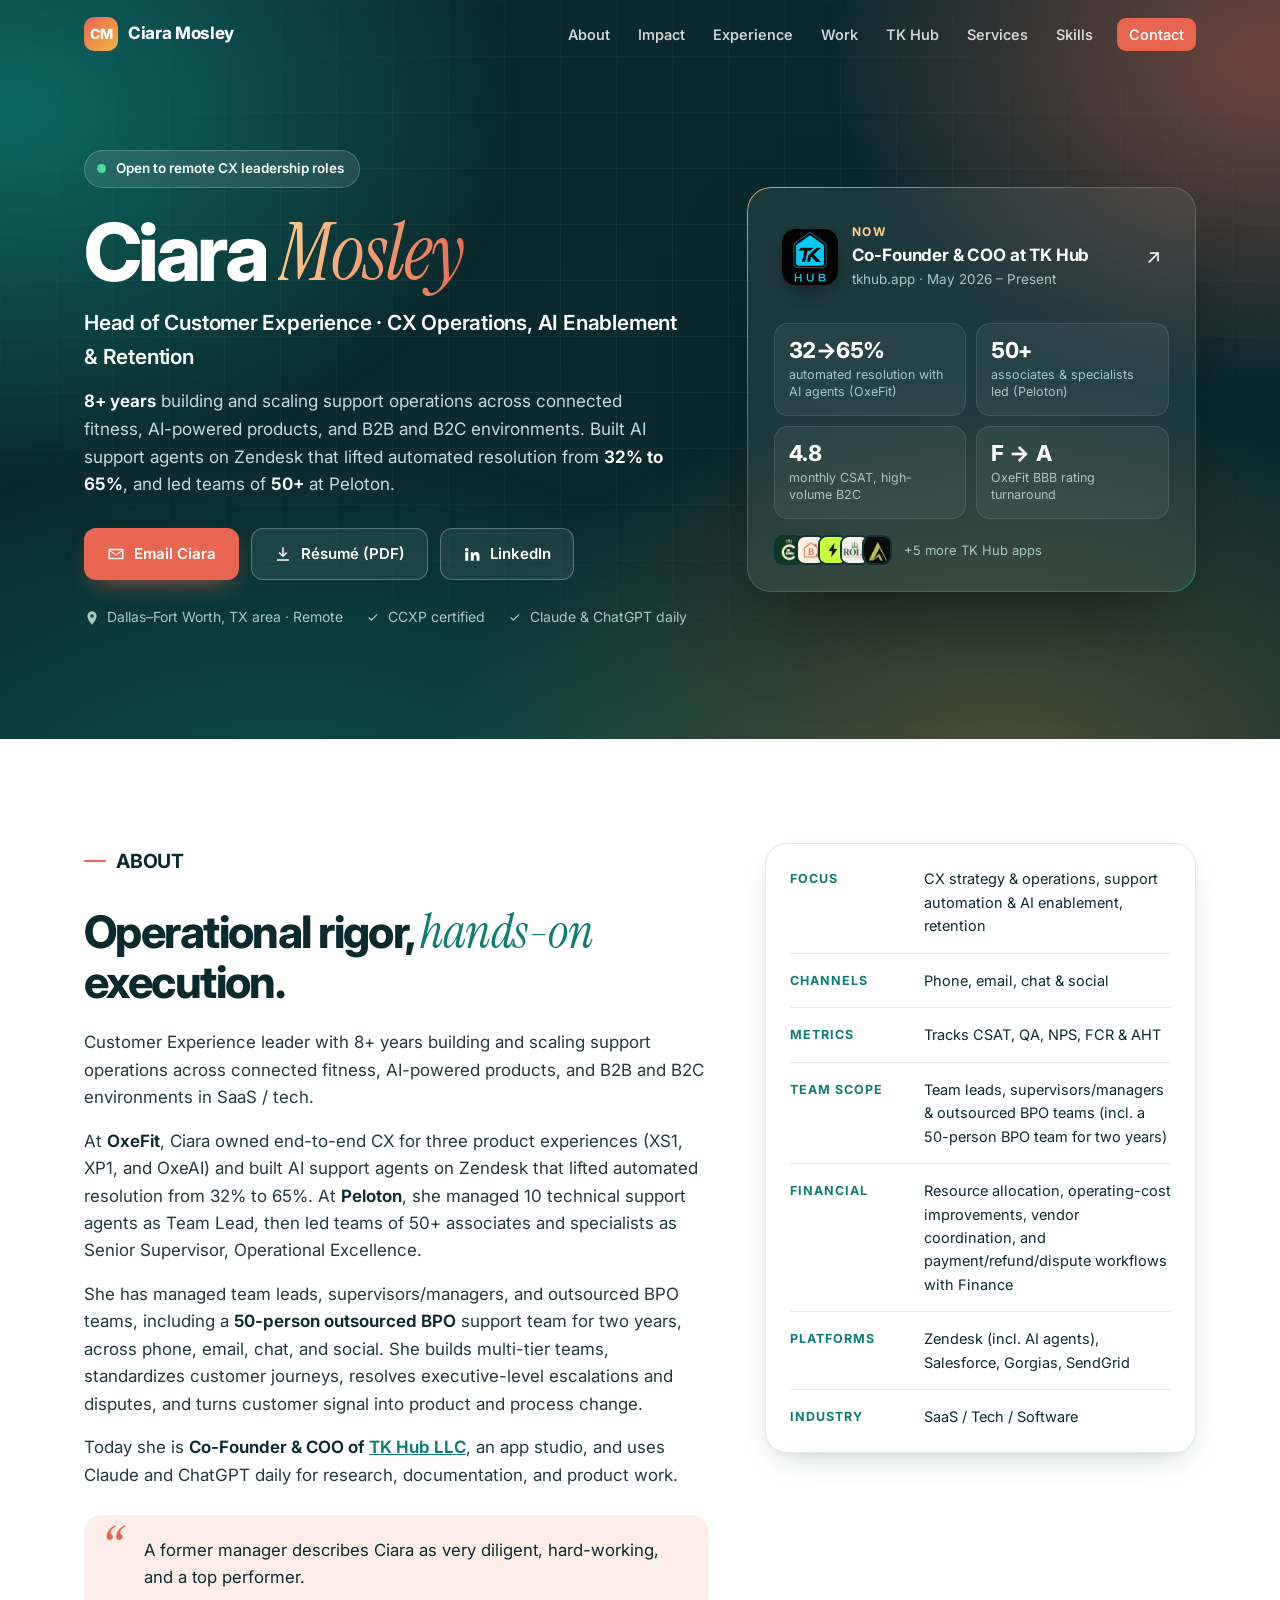
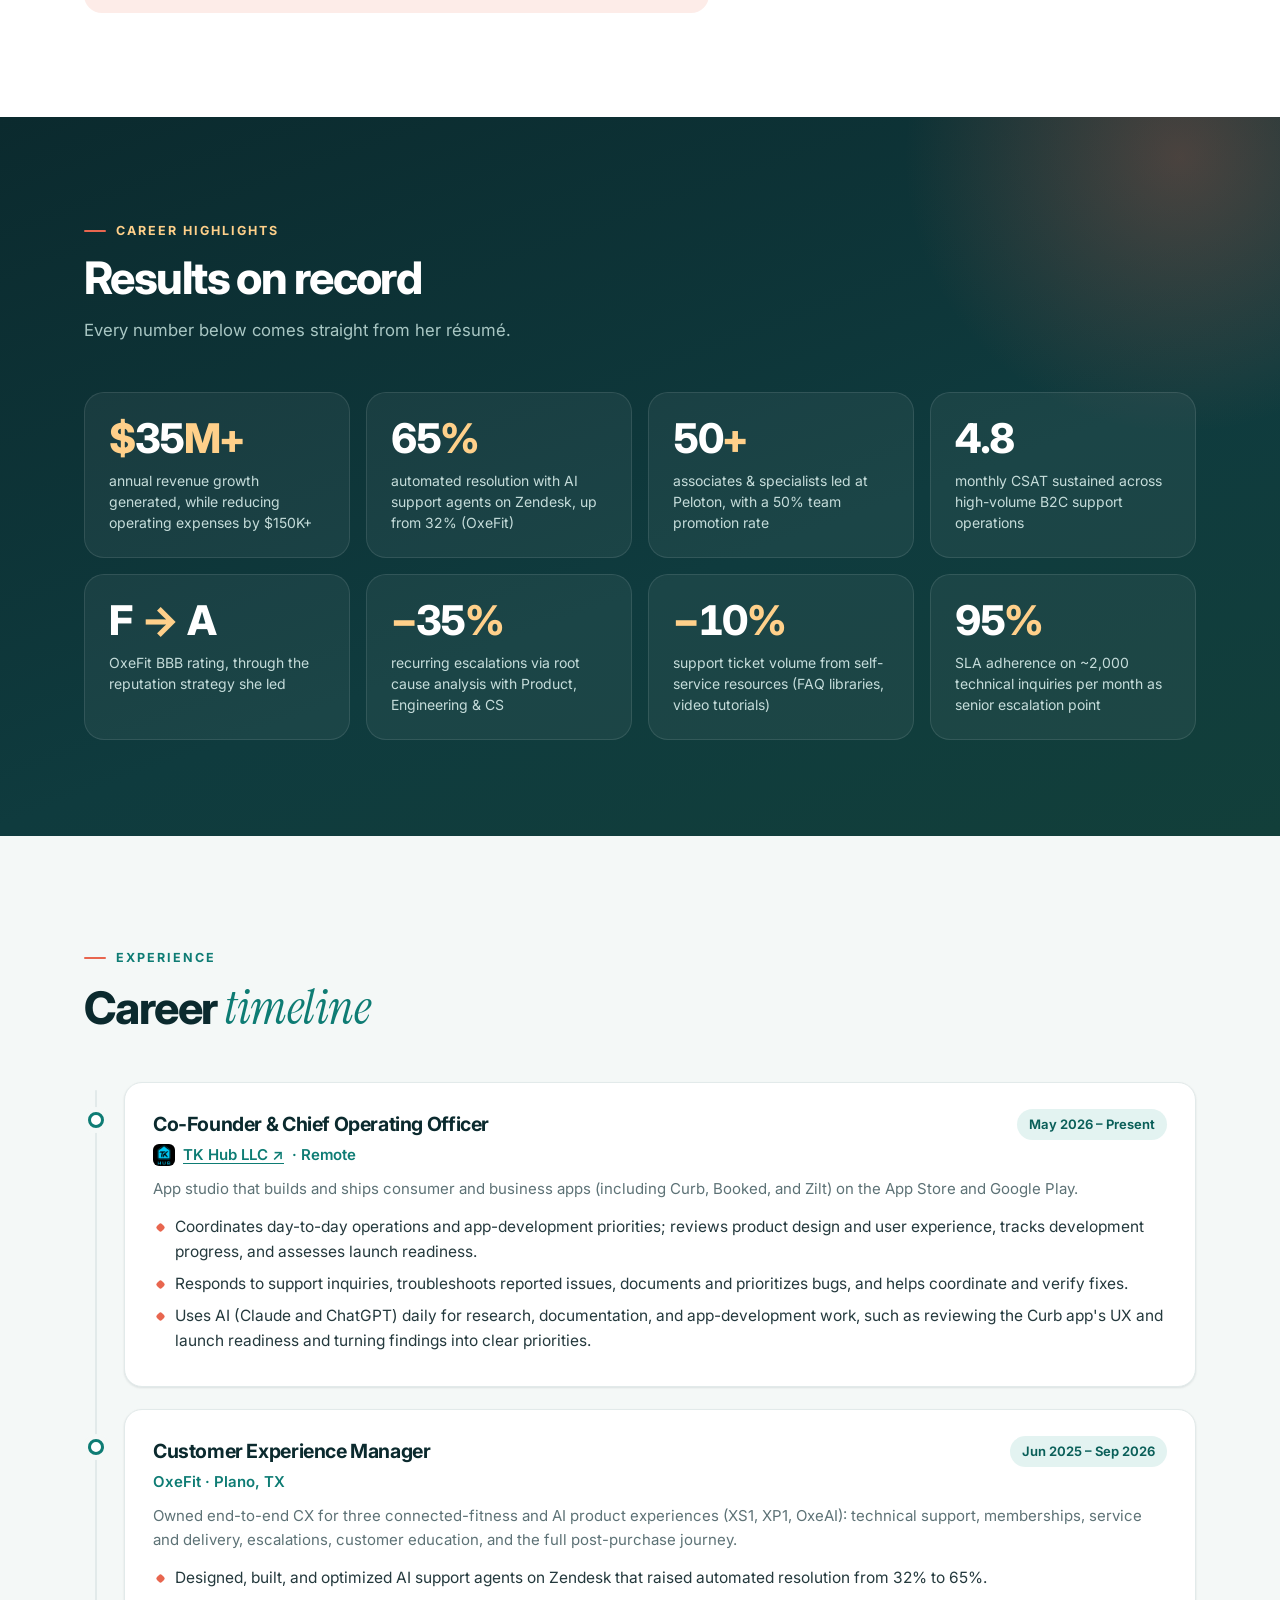
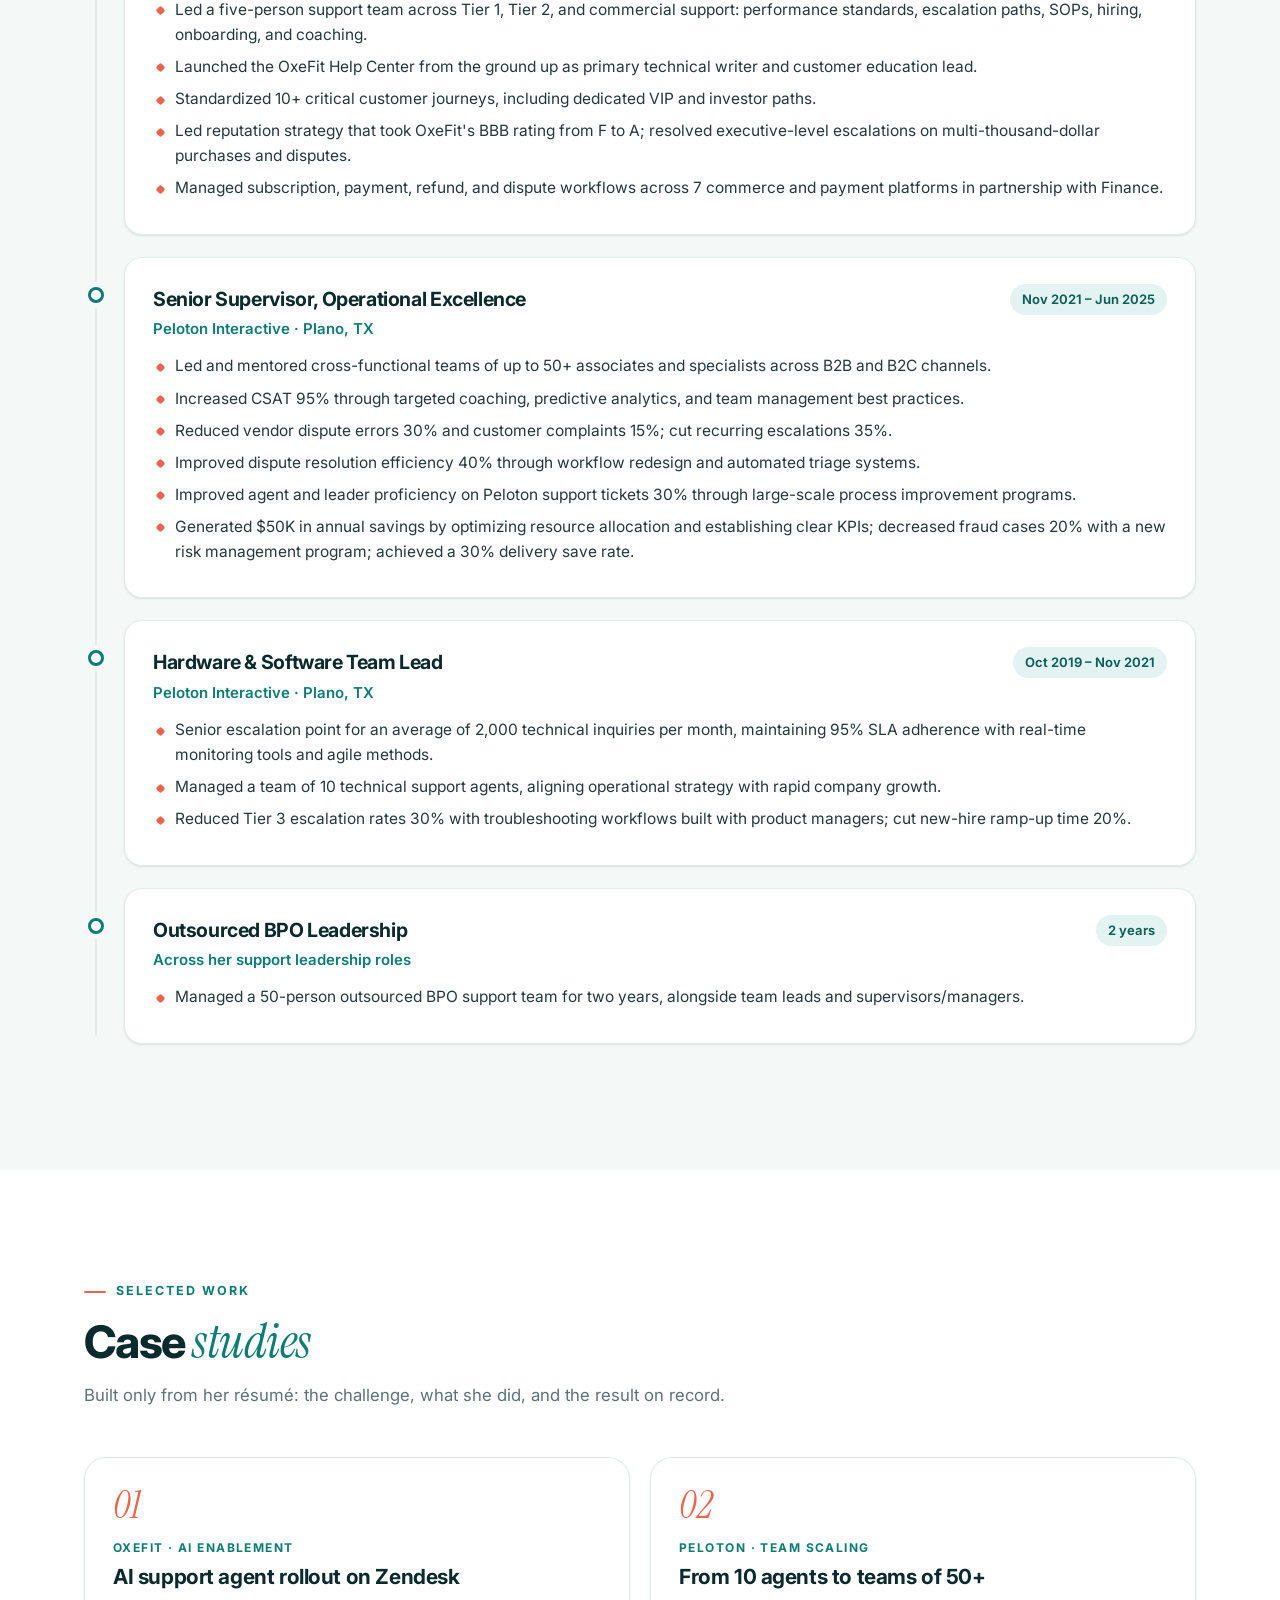
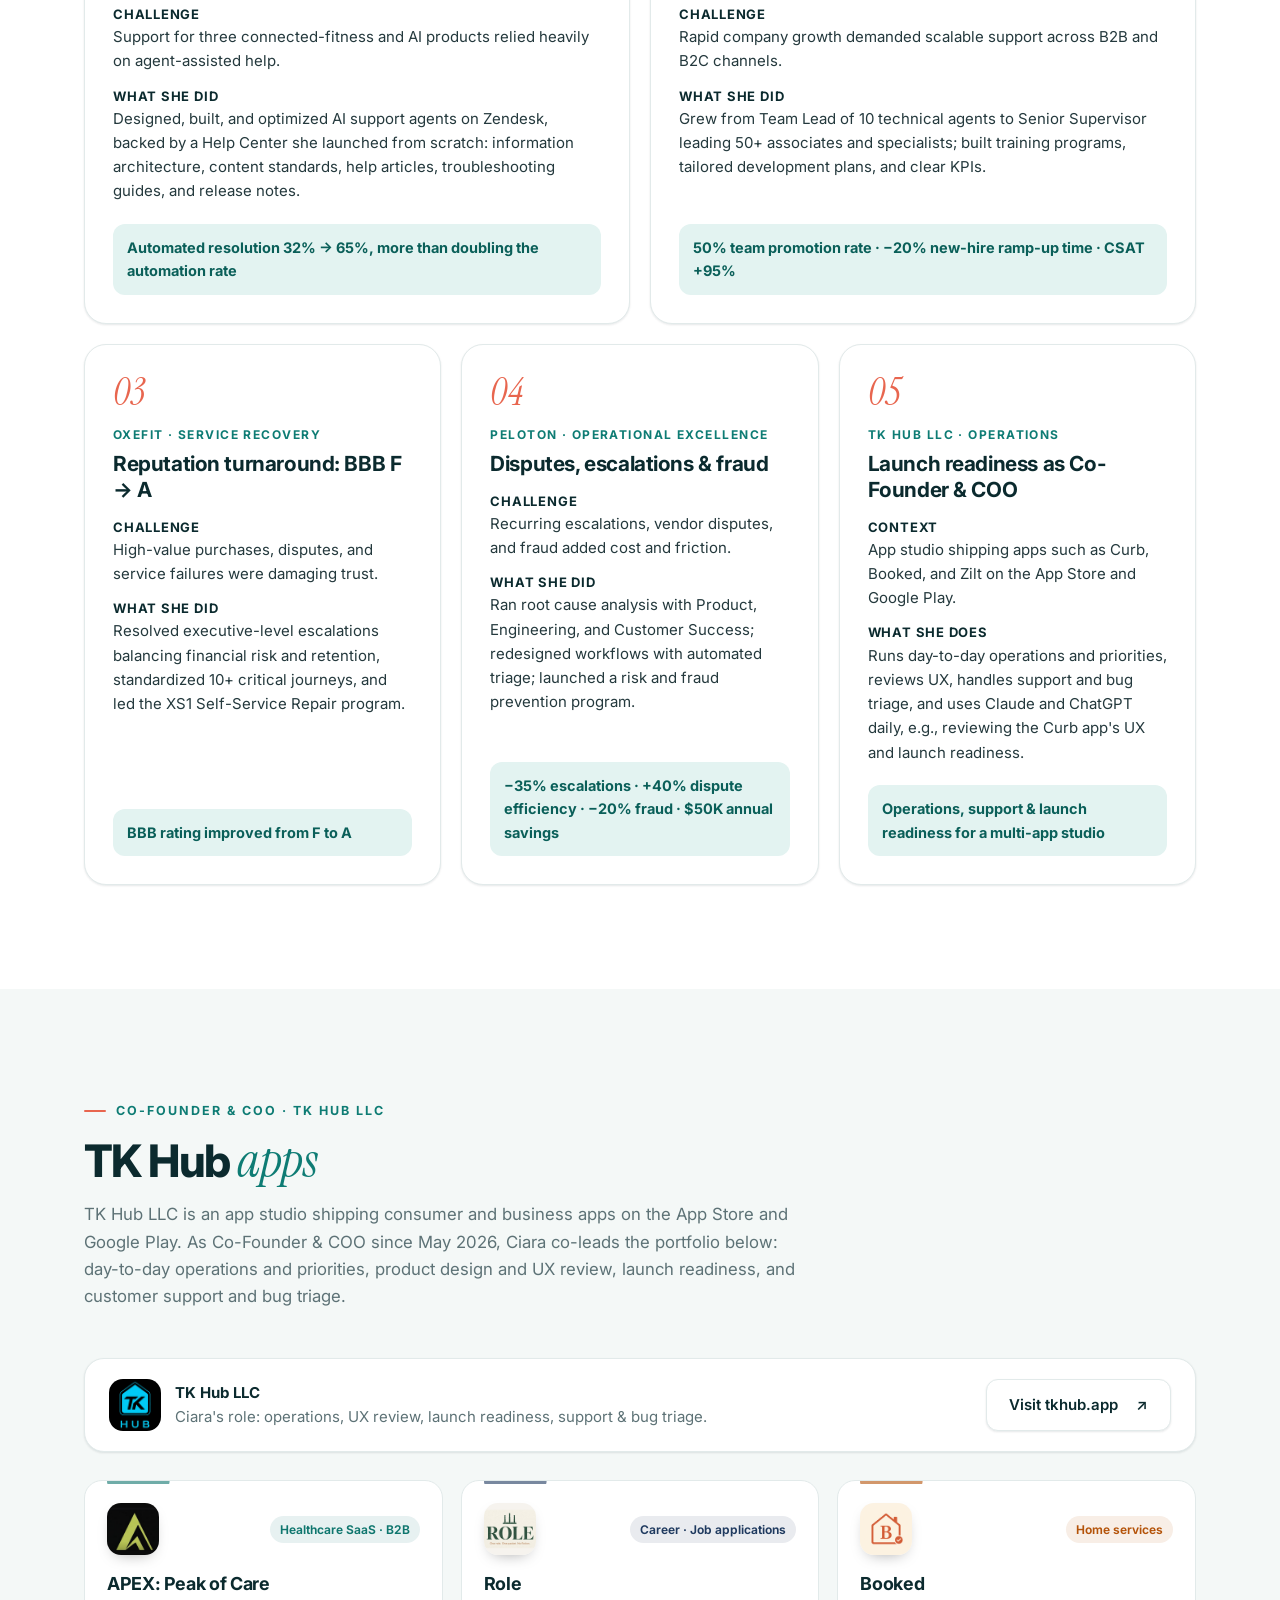
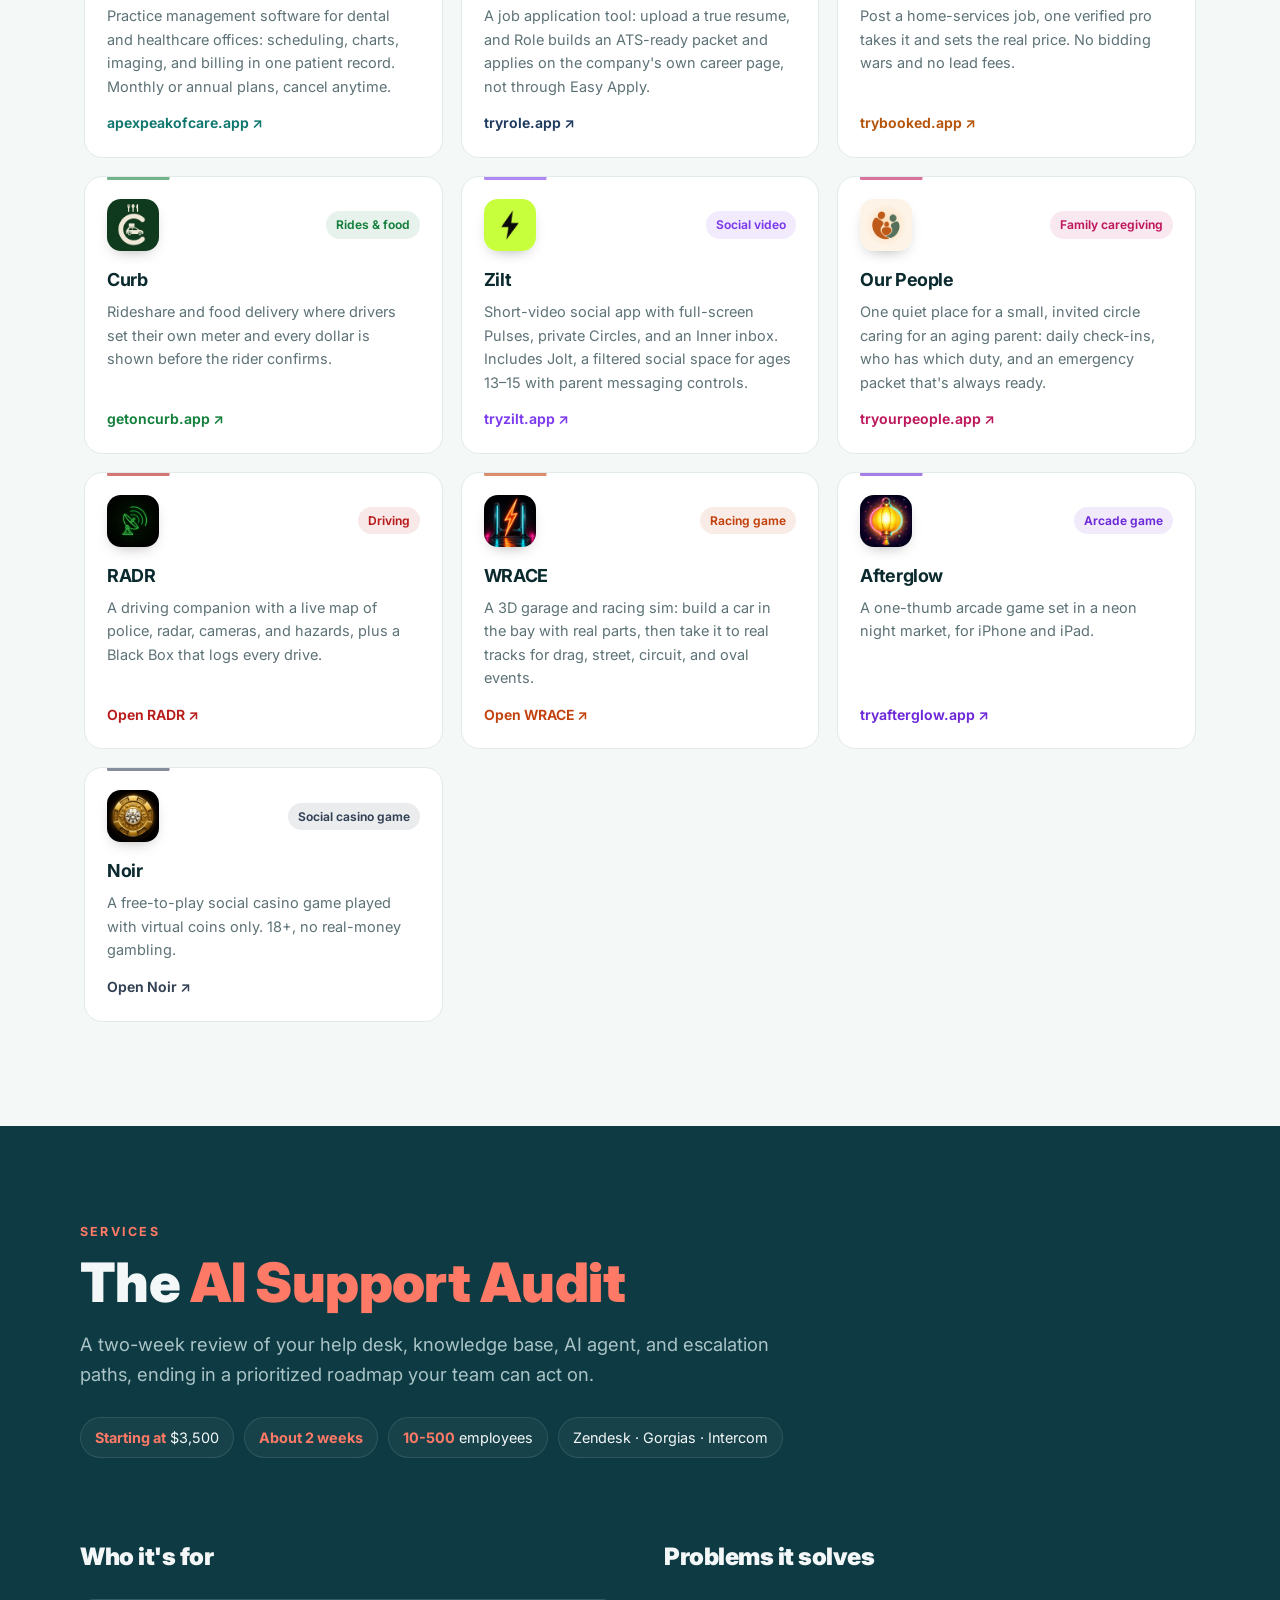
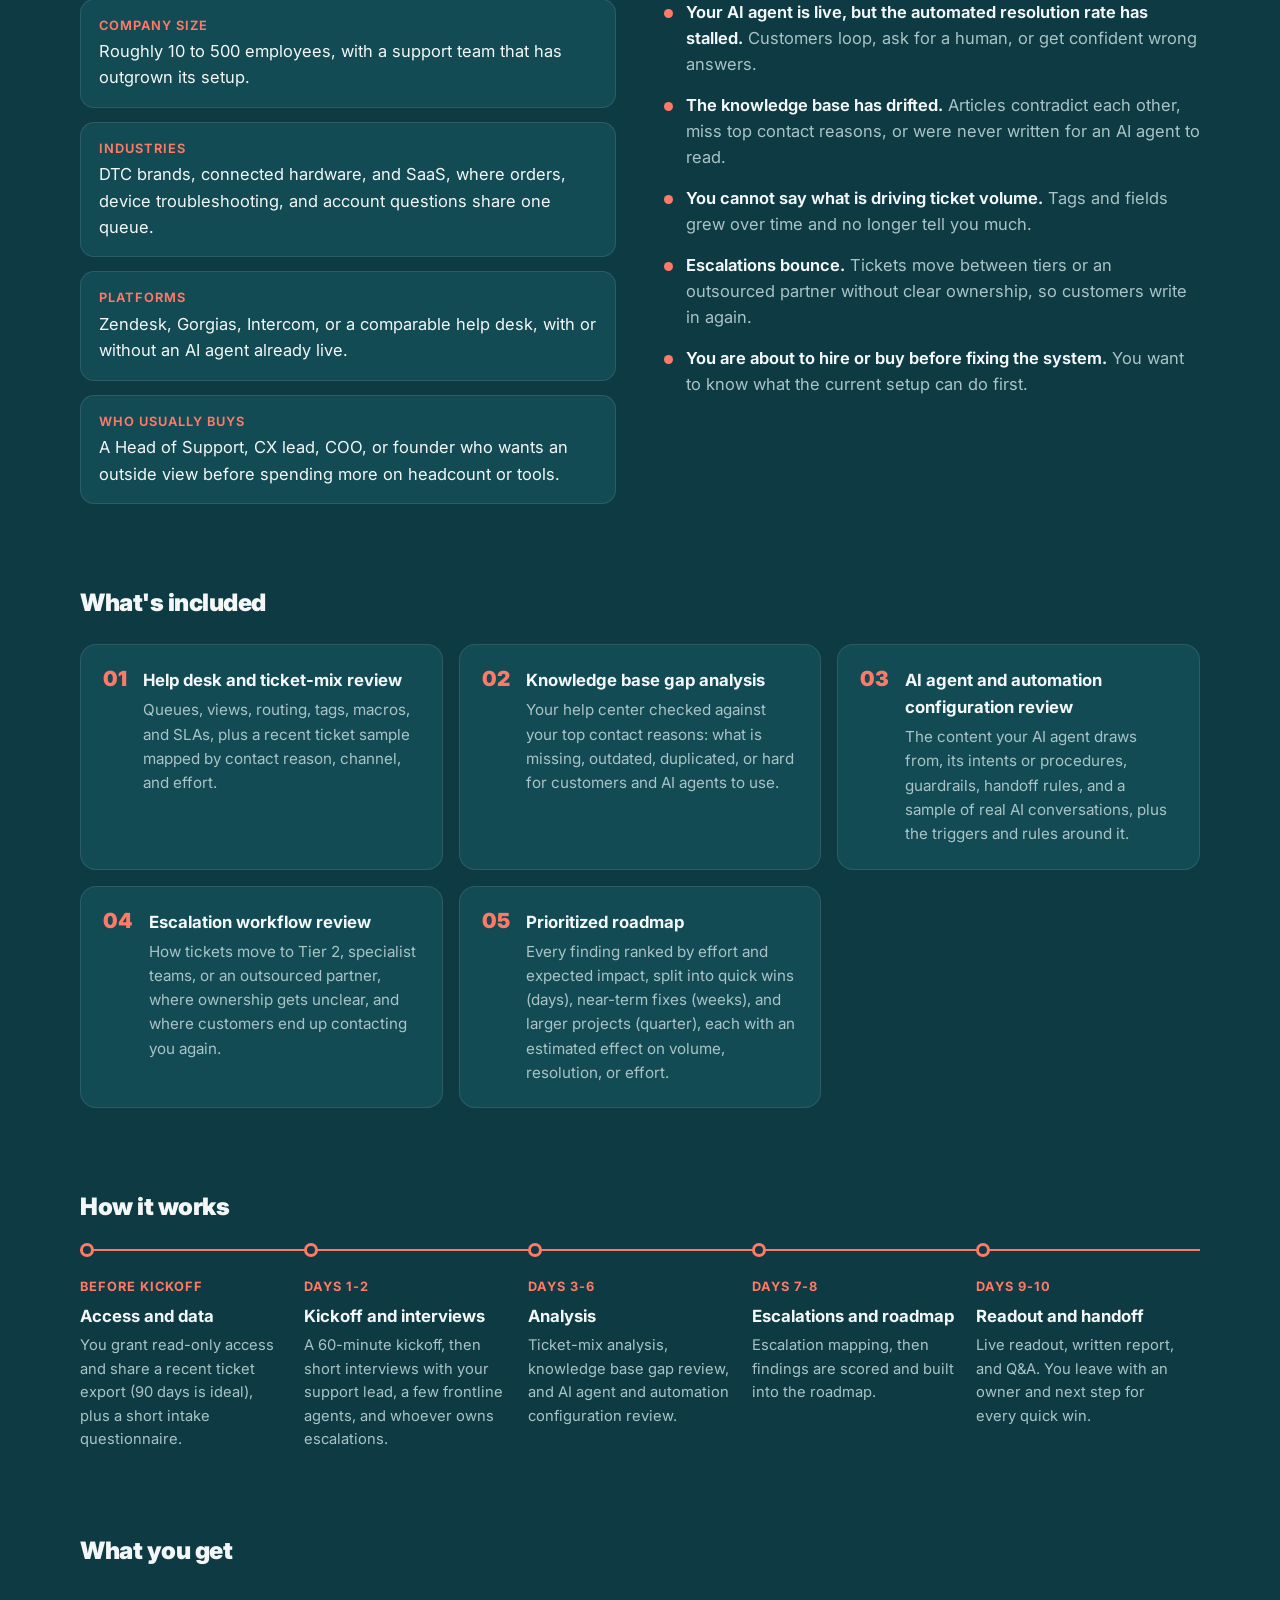
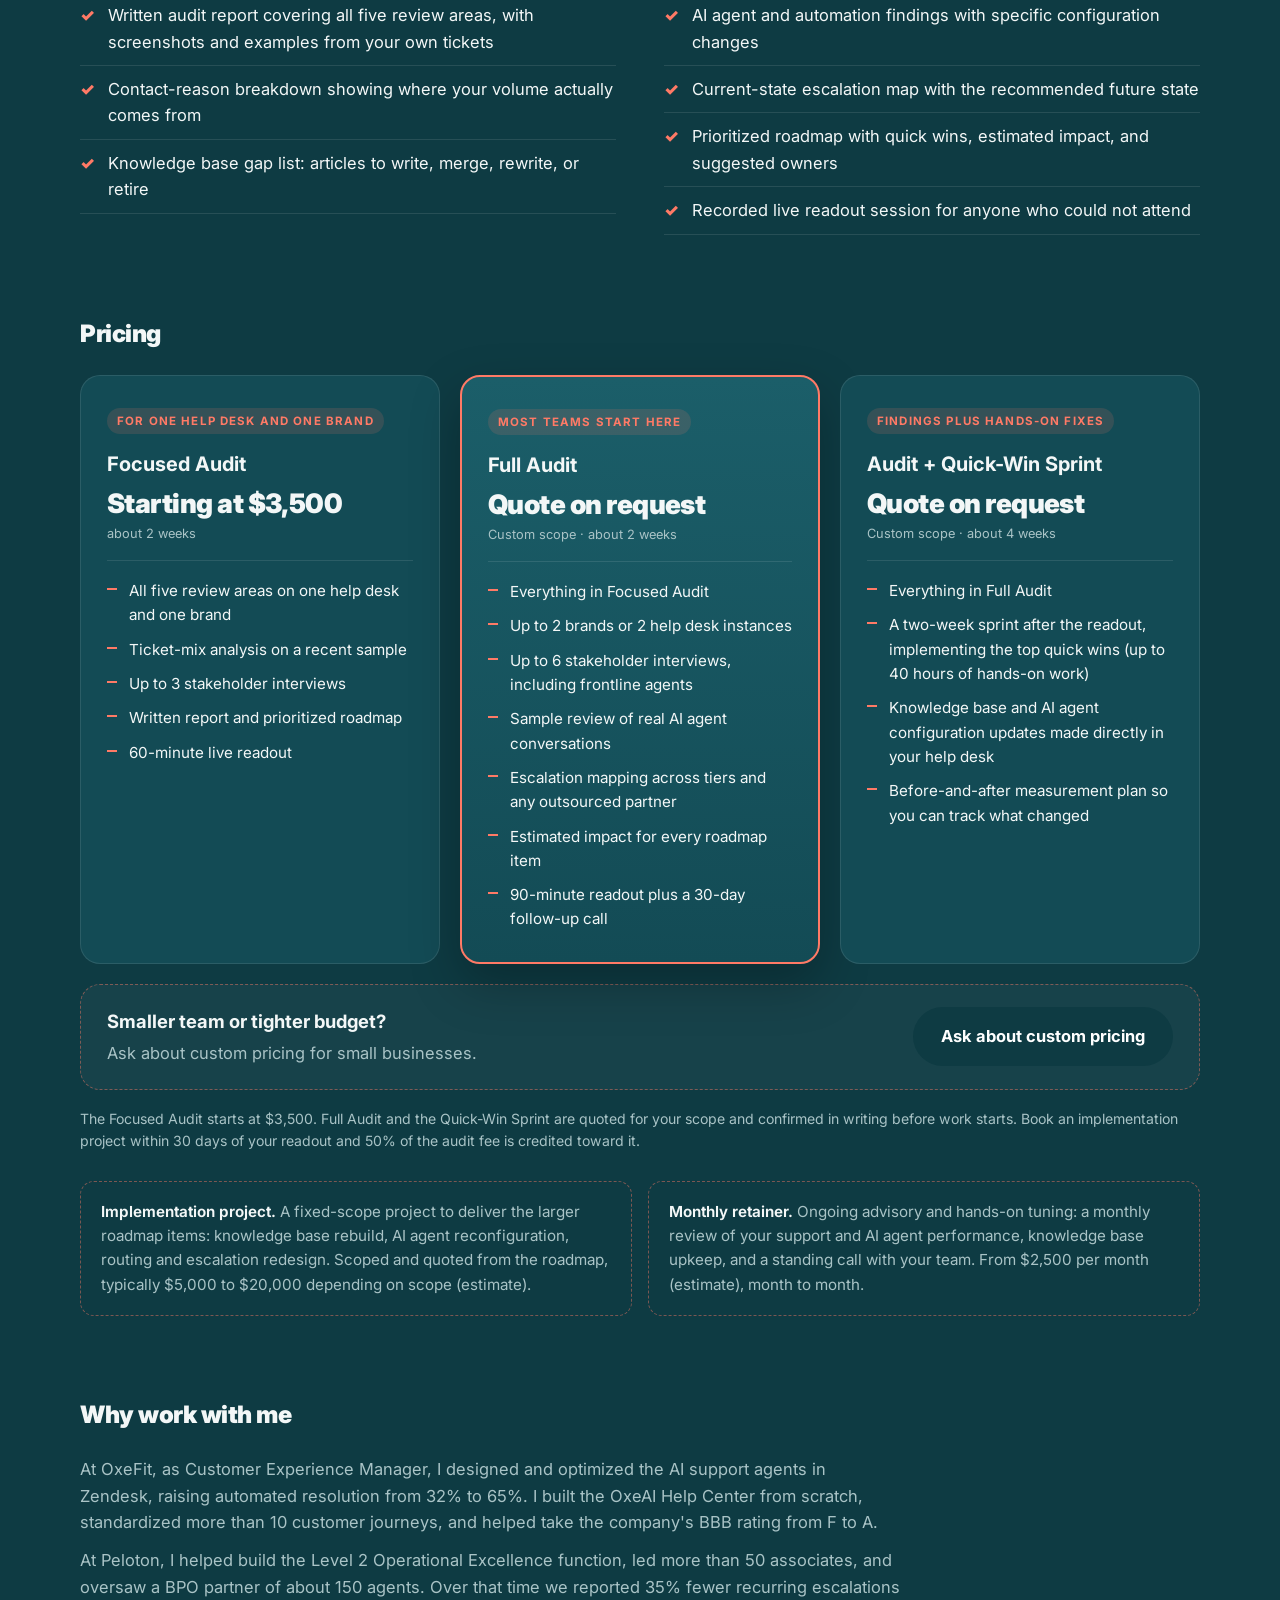
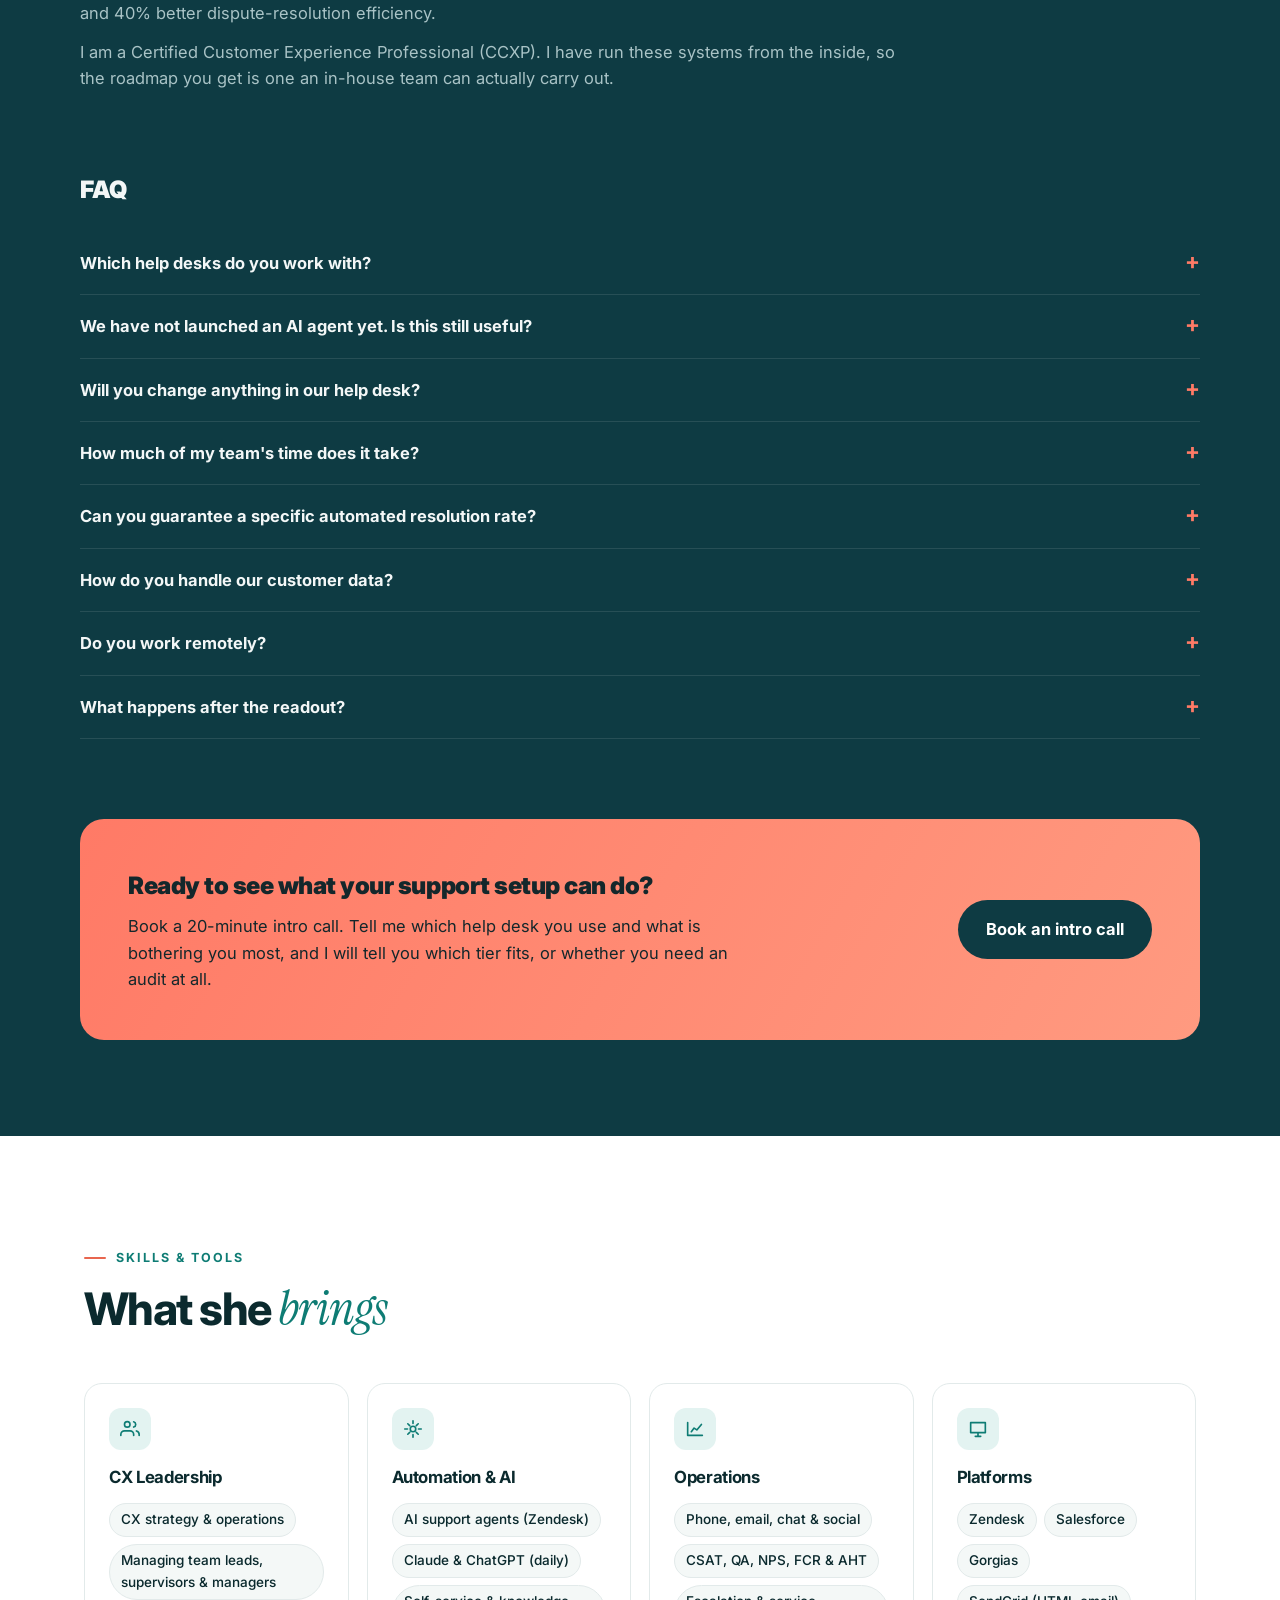
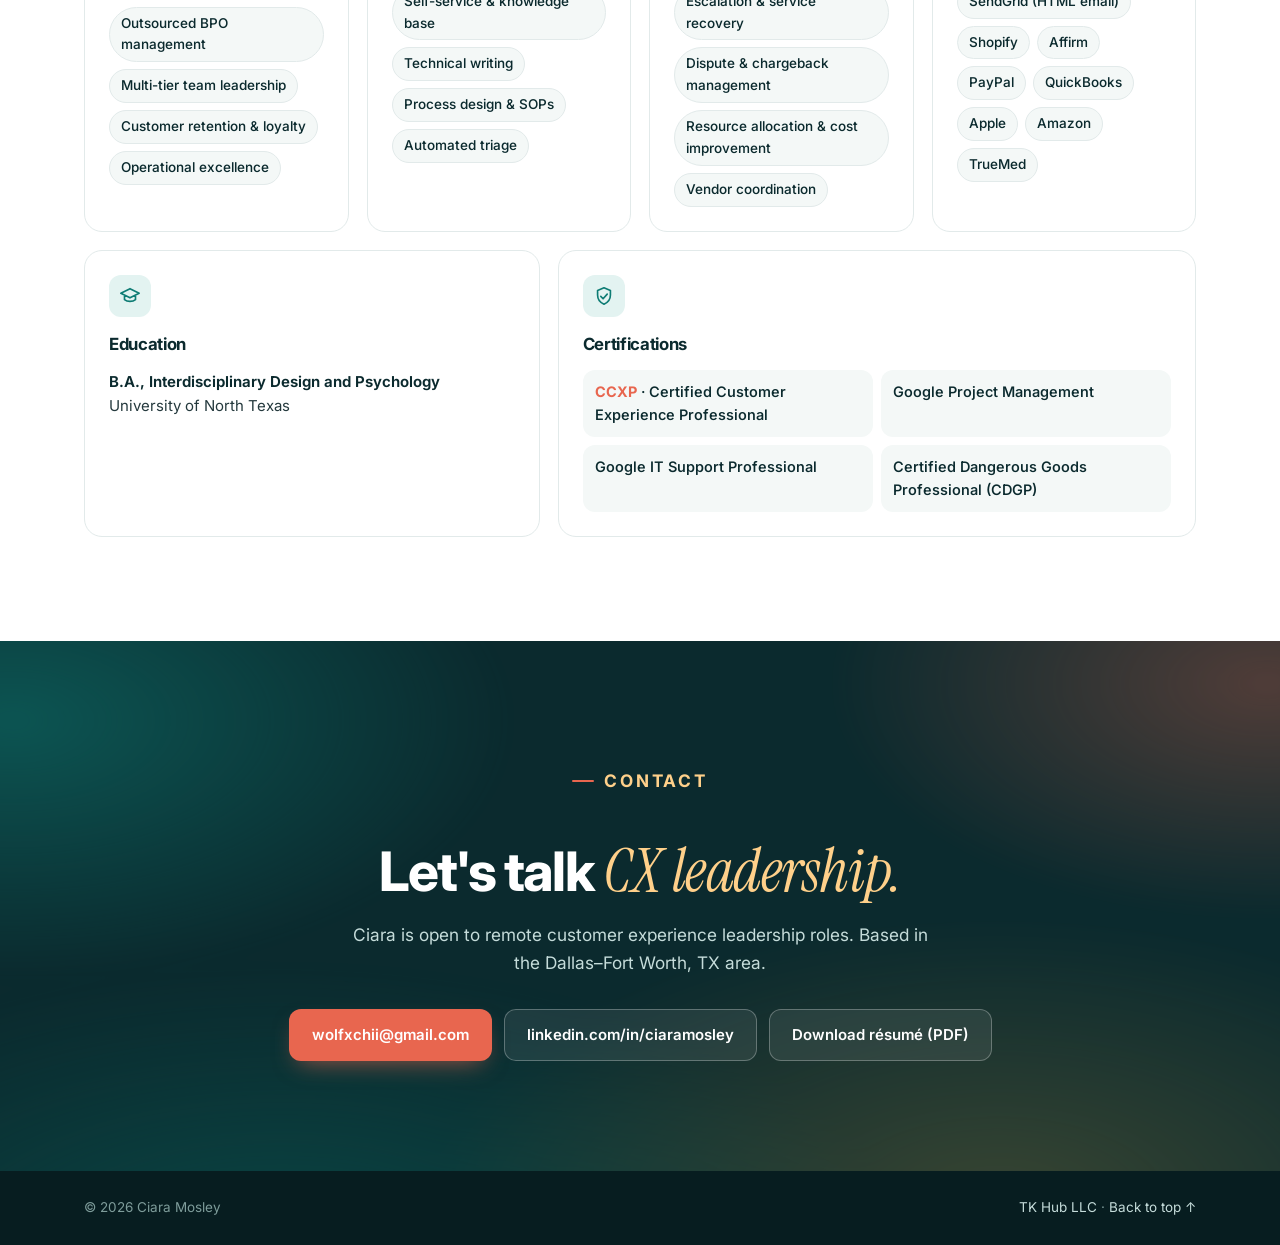
==== index.html @ d2e4f876 "Add AI Support Audit services section (#2) * feat: add AI Support Audit services section  Place the " ====
<!DOCTYPE html>
<html lang="en">
<head>
<meta charset="utf-8">
<meta name="viewport" content="width=device-width, initial-scale=1">
<title>Ciara Mosley | Customer Experience Leader</title>
<meta name="description" content="Ciara Mosley: Customer Experience leader with 8+ years building and scaling support operations, AI support automation, and multi-tier teams. Co-Founder & COO of TK Hub LLC. Open to remote CX leadership roles.">
<meta name="robots" content="noindex, nofollow">
<meta name="theme-color" content="#0B2A2E">
<link rel="icon" type="image/svg+xml" href="favicon.svg">
<link rel="icon" type="image/png" sizes="32x32" href="favicon-32.png">
<link rel="apple-touch-icon" href="apple-touch-icon.png">
<link rel="preload" href="assets/fonts/inter-var.woff2" as="font" type="font/woff2" crossorigin>
<style>
@font-face{font-family:"Inter";src:url(assets/fonts/inter-var.woff2) format("woff2");font-weight:100 900;font-display:swap}
@font-face{font-family:"Instrument Serif";src:url(assets/fonts/instrument-serif-italic.woff2) format("woff2");font-style:italic;font-display:swap}
:root{
--ink:#0B2A2E;--text:#24393D;--muted:#5D7276;--line:#E2EAEA;--bg:#fff;--soft:#F4F8F7;
--accent:#0E7C74;--accent-2:#0A5F59;--accent-soft:#E3F3F1;--coral:#E8664F;--coral-soft:#FDECE8;--gold:#F2B544;
--r:18px;--sh-sm:0 1px 2px rgba(11,42,46,.06),0 1px 3px rgba(11,42,46,.05);--sh:0 14px 34px -14px rgba(11,42,46,.22),0 2px 6px rgba(11,42,46,.05);--sh-lg:0 30px 60px -22px rgba(11,42,46,.32);
--font:"Inter",ui-sans-serif,system-ui,-apple-system,"Segoe UI",Roboto,Arial,sans-serif;--serif:"Instrument Serif",Georgia,serif;--ease:cubic-bezier(.2,.7,.2,1)}
*,*::before,*::after{box-sizing:border-box;margin:0;padding:0}
html{scroll-behavior:smooth;scroll-padding-top:76px;-webkit-text-size-adjust:100%}
body{font-family:var(--font);color:var(--text);background:var(--bg);line-height:1.62;font-size:16.5px;-webkit-font-smoothing:antialiased;text-rendering:optimizeLegibility}
img{display:block;max-width:100%}
a{color:var(--accent)}
strong{color:var(--ink);font-weight:650}
.container{max-width:1160px;margin:0 auto;padding:0 24px}
.sr-only{position:absolute;width:1px;height:1px;overflow:hidden;clip:rect(0 0 0 0);white-space:nowrap}
.skip{position:absolute;left:16px;top:-60px;z-index:200;background:var(--ink);color:#fff;padding:10px 16px;border-radius:8px;transition:top .2s}.skip:focus{top:12px}
:focus-visible{outline:3px solid var(--coral);outline-offset:3px;border-radius:6px}

/* buttons */
.btn{display:inline-flex;align-items:center;gap:9px;padding:13px 22px;border-radius:12px;font-weight:600;font-size:15px;text-decoration:none;border:1px solid transparent;transition:transform .22s var(--ease),box-shadow .22s,background-color .22s,color .22s,border-color .22s;white-space:nowrap}
.btn svg{flex:none}
.btn-primary{background:var(--coral);color:#fff;box-shadow:0 10px 24px -10px rgba(232,102,79,.7)}
.btn-primary:hover{transform:translateY(-2px);box-shadow:0 16px 30px -12px rgba(232,102,79,.8);background:#df5741}
.btn-ghost{background:rgba(255,255,255,.08);color:#fff;border-color:rgba(255,255,255,.28)}
.btn-ghost:hover{background:rgba(255,255,255,.16);transform:translateY(-2px)}
.btn-line{background:#fff;color:var(--ink);border-color:var(--line);box-shadow:var(--sh-sm)}
.btn-line:hover{border-color:var(--accent);color:var(--accent);transform:translateY(-2px);box-shadow:var(--sh)}

/* nav */
.site-header{position:fixed;inset:0 0 auto 0;z-index:100;transition:background-color .3s,box-shadow .3s,border-color .3s;border-bottom:1px solid transparent}
.site-header.scrolled{background:rgba(255,255,255,.78);backdrop-filter:saturate(180%) blur(16px);-webkit-backdrop-filter:saturate(180%) blur(16px);border-color:rgba(11,42,46,.08);box-shadow:0 6px 24px -18px rgba(11,42,46,.4)}
.nav{display:flex;align-items:center;justify-content:space-between;height:68px}
.brand{display:flex;align-items:center;gap:10px;font-weight:750;letter-spacing:-.02em;color:#fff;text-decoration:none;font-size:17px;transition:color .3s}
.brand-mark{width:34px;height:34px;border-radius:10px;display:grid;place-items:center;background:linear-gradient(135deg,var(--coral),var(--gold));color:#fff;font-size:14px;font-weight:800;letter-spacing:0}
.scrolled .brand{color:var(--ink)}
.nav-links{display:flex;align-items:center;gap:4px;list-style:none}
.nav-links a{position:relative;color:rgba(255,255,255,.82);text-decoration:none;font-size:14.5px;font-weight:550;padding:8px 12px;border-radius:9px;transition:color .2s,background-color .2s}
.nav-links a:hover{color:#fff;background:rgba(255,255,255,.1)}
.scrolled .nav-links a{color:var(--text)}
.scrolled .nav-links a:hover{color:var(--accent);background:var(--accent-soft)}
.nav-links a.active{color:#fff}
.scrolled .nav-links a.active{color:var(--accent);background:var(--accent-soft)}
.nav-links a::after{content:"";position:absolute;left:12px;right:12px;bottom:3px;height:2px;border-radius:2px;background:var(--coral);transform:scaleX(0);transition:transform .3s var(--ease)}
.nav-links a.active::after{transform:scaleX(1)}
.nav-links .nav-cta{background:var(--coral);color:#fff!important;margin-left:8px}
.nav-links .nav-cta::after{display:none}
.nav-links .nav-cta:hover{background:#df5741!important}
.nav-toggle{display:none;width:42px;height:42px;border:0;border-radius:10px;background:rgba(255,255,255,.12);position:relative;cursor:pointer}
.scrolled .nav-toggle{background:var(--soft)}
.nav-toggle span,.nav-toggle span::before,.nav-toggle span::after{position:absolute;left:12px;width:18px;height:2px;border-radius:2px;background:#fff;content:"";transition:transform .25s,opacity .2s}
.scrolled .nav-toggle span,.scrolled .nav-toggle span::before,.scrolled .nav-toggle span::after{background:var(--ink)}
.nav-toggle span{top:20px}.nav-toggle span::before{left:0;top:-6px}.nav-toggle span::after{left:0;top:6px}
.nav-toggle[aria-expanded="true"] span{background:transparent!important}
.nav-toggle[aria-expanded="true"] span::before{transform:translateY(6px) rotate(45deg)}
.nav-toggle[aria-expanded="true"] span::after{transform:translateY(-6px) rotate(-45deg)}

/* hero */
.hero{position:relative;overflow:hidden;background:#0B2A2E;color:#DCEBEA;padding:150px 0 110px;isolation:isolate}
.hero-bg{position:absolute;inset:-20%;z-index:-2;background:
radial-gradient(40% 50% at 15% 25%,rgba(14,124,116,.75),transparent 70%),
radial-gradient(35% 45% at 85% 20%,rgba(232,102,79,.45),transparent 70%),
radial-gradient(45% 55% at 70% 90%,rgba(242,181,68,.28),transparent 70%),
radial-gradient(50% 60% at 30% 100%,rgba(10,95,89,.8),transparent 70%);
filter:blur(10px);animation:drift 22s ease-in-out infinite alternate}
@keyframes drift{0%{transform:translate3d(0,0,0) rotate(0) scale(1)}50%{transform:translate3d(3%,-2%,0) rotate(6deg) scale(1.06)}100%{transform:translate3d(-3%,2%,0) rotate(-4deg) scale(1.03)}}
.hero::after{content:"";position:absolute;inset:0;z-index:-1;background-image:linear-gradient(rgba(255,255,255,.05) 1px,transparent 1px),linear-gradient(90deg,rgba(255,255,255,.05) 1px,transparent 1px);background-size:56px 56px;mask-image:radial-gradient(70% 60% at 50% 40%,#000,transparent)}
.hero-grid{display:grid;grid-template-columns:1.35fr 1fr;gap:56px;align-items:center}
.status{display:inline-flex;align-items:center;gap:10px;font-size:13.5px;font-weight:600;color:#fff;background:rgba(255,255,255,.1);border:1px solid rgba(255,255,255,.22);padding:7px 15px 7px 12px;border-radius:999px;backdrop-filter:blur(6px)}
.dot{width:9px;height:9px;border-radius:50%;background:#4ADE9B;animation:pulse 2.2s infinite}
@keyframes pulse{0%{box-shadow:0 0 0 0 rgba(74,222,155,.55)}70%{box-shadow:0 0 0 9px rgba(74,222,155,0)}100%{box-shadow:0 0 0 0 rgba(74,222,155,0)}}
.hero h1{color:#fff;font-size:clamp(2.9rem,6.6vw,5rem);font-weight:780;letter-spacing:-.045em;line-height:1;margin:22px 0 14px}
.hero h1 em{font-family:var(--serif);font-weight:400;font-style:italic;letter-spacing:-.01em;background:linear-gradient(100deg,#FFD08A,var(--coral));-webkit-background-clip:text;background-clip:text;color:transparent;padding-right:.08em}
.role{font-size:clamp(1.05rem,1.9vw,1.3rem);color:#fff;font-weight:600;letter-spacing:-.01em}
.lead{margin-top:14px;max-width:600px;font-size:1.07rem;color:#C5DCDA}
.lead strong{color:#fff}
.cta-row{display:flex;flex-wrap:wrap;gap:12px;margin-top:30px}
.hero-meta{display:flex;flex-wrap:wrap;gap:10px 22px;margin-top:26px;list-style:none;font-size:14px;color:#A9C7C4}
.hero-meta li{display:flex;align-items:center;gap:7px}
/* split text */
.split .w{display:inline-block;overflow:hidden;vertical-align:bottom;padding-bottom:.08em;margin-bottom:-.08em}
.split .w>span{display:inline-block}
.js .split .w>span{transform:translateY(105%);transition:transform .9s var(--ease);transition-delay:calc(var(--i)*70ms + 150ms)}
.js.loaded .split .w>span{transform:none}
.js .fade{opacity:0;transform:translateY(14px);transition:opacity .8s var(--ease),transform .8s var(--ease);transition-delay:var(--fd,0ms)}
.js.loaded .fade{opacity:1;transform:none}

/* hero card (TK Hub) */
.hero-card{position:relative;background:rgba(255,255,255,.07);border:1px solid rgba(255,255,255,.16);border-radius:24px;padding:26px;backdrop-filter:blur(14px);-webkit-backdrop-filter:blur(14px);box-shadow:0 40px 80px -30px rgba(0,0,0,.55)}
.hero-card::before{content:"";position:absolute;inset:-1px;border-radius:inherit;padding:1px;background:linear-gradient(140deg,rgba(255,208,138,.7),transparent 40%,transparent 60%,rgba(14,124,116,.9));-webkit-mask:linear-gradient(#000 0 0) content-box,linear-gradient(#000 0 0);-webkit-mask-composite:xor;mask-composite:exclude;pointer-events:none}
.tk{display:flex;align-items:center;gap:14px;text-decoration:none;color:#fff;padding:14px;margin:-6px -6px 18px;border-radius:16px;transition:background-color .25s}
.tk:hover{background:rgba(255,255,255,.08)}
.tk img{width:56px;height:56px;border-radius:14px;box-shadow:0 8px 20px -8px rgba(0,0,0,.6);transition:transform .35s var(--ease)}
.tk:hover img{transform:rotate(-6deg) scale(1.06)}
.tk small{display:block;font-size:12px;font-weight:700;text-transform:uppercase;letter-spacing:.12em;color:#FFD08A}
.tk b{display:block;font-size:17px;font-weight:700;letter-spacing:-.01em}
.tk i{display:block;font-style:normal;font-size:13.5px;color:#A9C7C4}
.tk .arrow{margin-left:auto;font-size:20px;transition:transform .25s}
.tk:hover .arrow{transform:translate(3px,-3px)}
.mini{display:grid;grid-template-columns:1fr 1fr;gap:10px}
.mini div{background:rgba(255,255,255,.06);border:1px solid rgba(255,255,255,.1);border-radius:14px;padding:14px}
.mini b{display:block;color:#fff;font-size:22px;font-weight:750;letter-spacing:-.02em;line-height:1.15;font-variant-numeric:tabular-nums}
.mini span{font-size:12.5px;color:#A9C7C4;line-height:1.35;display:block;margin-top:4px}
.icons{display:flex;gap:-8px;margin-top:16px;align-items:center}
.icons img{width:30px;height:30px;border-radius:9px;border:2px solid #0F3337;margin-left:-8px;transition:transform .25s var(--ease)}
.icons img:first-child{margin-left:0}
.icons:hover img{transform:translateY(-3px)}
.icons span{margin-left:12px;font-size:13px;color:#A9C7C4}

/* sections */
.section{padding:104px 0}
.section.soft{background:var(--soft)}
.head{max-width:720px;margin-bottom:48px}
.eyebrow{display:inline-flex;align-items:center;gap:10px;color:var(--accent);font-weight:700;font-size:12.5px;letter-spacing:.16em;text-transform:uppercase}
.eyebrow::before{content:"";width:22px;height:2px;border-radius:2px;background:var(--coral)}
h2{color:var(--ink);font-size:clamp(2rem,3.8vw,2.8rem);font-weight:760;letter-spacing:-.035em;line-height:1.1;margin-top:12px}
h2 em{font-family:var(--serif);font-weight:400;color:var(--accent);letter-spacing:-.01em;font-size:1.1em}
.sub{margin-top:14px;color:var(--muted);font-size:1.05rem}
h3{color:var(--ink);letter-spacing:-.02em}

/* about */
.about-grid{display:grid;grid-template-columns:1.45fr 1fr;gap:56px;align-items:start}
.about-copy p{margin-bottom:16px;font-size:1.06rem}
.about-copy p:first-child{font-size:1.22rem;color:var(--ink);line-height:1.5;letter-spacing:-.01em}
.quote{position:relative;margin-top:26px;padding:22px 24px 22px 60px;background:var(--coral-soft);border-radius:var(--r);color:var(--ink);font-size:1.05rem}
.quote::before{content:"\201C";position:absolute;left:18px;top:2px;font-family:var(--serif);font-style:italic;font-size:64px;color:var(--coral);line-height:1.2}
.facts{background:#fff;border:1px solid var(--line);border-radius:22px;padding:8px 24px;box-shadow:var(--sh)}
.facts div{display:grid;grid-template-columns:120px 1fr;gap:14px;padding:15px 0;border-bottom:1px solid var(--line);font-size:14.5px}
.facts div:last-child{border:0}
.facts dt{font-weight:700;color:var(--accent);font-size:12.5px;text-transform:uppercase;letter-spacing:.08em;padding-top:2px}
.facts dd{color:var(--ink)}

/* impact */
.impact{position:relative;background:linear-gradient(160deg,#0B2A2E,#0F3B3E 60%,#123F3A);color:#C5DCDA;padding:96px 0;overflow:hidden}
.impact::before{content:"";position:absolute;width:600px;height:600px;right:-200px;top:-260px;background:radial-gradient(circle,rgba(232,102,79,.28),transparent 65%)}
.impact h2{color:#fff}.impact .eyebrow{color:#FFD08A}.impact .sub{color:#A9C7C4}
.stats{position:relative;display:grid;grid-template-columns:repeat(4,1fr);gap:16px}
.stat{background:rgba(255,255,255,.05);border:1px solid rgba(255,255,255,.1);border-radius:20px;padding:24px;transition:transform .3s var(--ease),background-color .3s,border-color .3s}
.stat:hover{transform:translateY(-4px);background:rgba(255,255,255,.09);border-color:rgba(255,208,138,.45)}
.stat .n{font-size:clamp(2rem,3.2vw,2.6rem);font-weight:780;letter-spacing:-.035em;color:#fff;line-height:1.05;font-variant-numeric:tabular-nums;white-space:nowrap}
.stat .n .u{color:#FFD08A}
.stat p{margin-top:10px;font-size:14px;line-height:1.5}

/* timeline */
.timeline{position:relative;list-style:none;padding-left:40px}
.timeline::before{content:"";position:absolute;left:11px;top:8px;bottom:8px;width:2px;background:var(--line);border-radius:2px}
.timeline .progress{position:absolute;left:11px;top:8px;width:2px;height:0;background:linear-gradient(var(--coral),var(--accent));border-radius:2px;transition:height .15s linear}
.job{position:relative;margin-bottom:22px}
.job::before{content:"";position:absolute;left:-36px;top:30px;width:16px;height:16px;border-radius:50%;background:#fff;border:3px solid var(--accent);box-shadow:0 0 0 5px var(--soft);transition:background-color .3s,transform .3s}
.job:hover::before{background:var(--coral);border-color:var(--coral);transform:scale(1.15)}
.job-card{background:#fff;border:1px solid var(--line);border-radius:var(--r);padding:26px 28px;box-shadow:var(--sh-sm);transition:transform .3s var(--ease),box-shadow .3s,border-color .3s}
.job-card:hover{transform:translateY(-3px);box-shadow:var(--sh);border-color:#cfe2e0}
.job-top{display:flex;flex-wrap:wrap;justify-content:space-between;align-items:flex-start;gap:8px 16px}
.job h3{font-size:1.22rem}
.co{display:flex;align-items:center;gap:8px;color:var(--accent);font-weight:600;font-size:15px;margin-top:2px}
.co a{color:inherit;text-underline-offset:3px}
.co img{width:22px;height:22px;border-radius:6px}
.when{font-size:13px;font-weight:650;color:var(--accent-2);background:var(--accent-soft);padding:5px 12px;border-radius:999px;white-space:nowrap}
.ctx{margin-top:10px;color:var(--muted);font-size:15px}
.job ul{margin-top:12px;padding-left:0;list-style:none}
.job li{position:relative;padding-left:22px;margin:7px 0;font-size:15.5px}
.job li::before{content:"";position:absolute;left:4px;top:.68em;width:7px;height:7px;border-radius:2px;background:var(--coral);transform:rotate(45deg)}

/* cases */
.cases{display:grid;grid-template-columns:repeat(6,1fr);gap:20px}
.case{grid-column:span 2;position:relative;display:flex;flex-direction:column;background:#fff;border:1px solid var(--line);border-radius:22px;padding:28px;box-shadow:var(--sh-sm);overflow:hidden;transition:transform .35s var(--ease),box-shadow .35s,border-color .35s}
.case.wide{grid-column:span 3}
.case::after{content:"";position:absolute;inset:0;background:radial-gradient(400px circle at var(--mx,50%) var(--my,0%),rgba(14,124,116,.09),transparent 45%);opacity:0;transition:opacity .35s;pointer-events:none}
.case:hover{transform:translateY(-6px);box-shadow:var(--sh-lg);border-color:#cfe2e0}
.case:hover::after{opacity:1}
.case-num{font-family:var(--serif);font-style:italic;font-size:2.4rem;line-height:1;color:var(--coral)}
.kicker{font-size:12px;font-weight:700;color:var(--accent);text-transform:uppercase;letter-spacing:.12em;margin-top:14px}
.case h3{font-size:1.3rem;margin:6px 0 14px;line-height:1.25}
.case dl{display:grid;gap:12px;font-size:15px}
.case dt{font-weight:700;color:var(--ink);font-size:13px;text-transform:uppercase;letter-spacing:.06em}
.case dd{color:var(--text)}
.result{margin-top:auto;padding-top:20px}
.result span{display:block;padding:12px 14px;border-radius:12px;background:var(--accent-soft);color:var(--accent-2);font-weight:700;font-size:14.5px}

/* products */
.product-grid{list-style:none;display:grid;grid-template-columns:repeat(3,1fr);gap:18px}
.product{--c:var(--accent);position:relative;display:flex;flex-direction:column;background:#fff;border:1px solid var(--line);border-radius:var(--r);padding:22px;transition:transform .3s var(--ease),box-shadow .3s,border-color .3s}
.product::before{content:"";position:absolute;left:22px;right:22px;top:0;height:3px;border-radius:0 0 3px 3px;background:var(--c);transform:scaleX(.2);transform-origin:left;opacity:.6;transition:transform .4s var(--ease),opacity .3s}
.product:hover{transform:translateY(-5px);box-shadow:0 22px 44px -22px color-mix(in srgb,var(--c) 55%,transparent),var(--sh-sm);border-color:color-mix(in srgb,var(--c) 35%,var(--line))}
.product:hover::before{transform:scaleX(1);opacity:1}
.product-feature{grid-column:span 1}
.product-top{display:flex;align-items:center;justify-content:space-between;gap:10px;margin-bottom:14px}
.product-logo{width:52px;height:52px;border-radius:14px;box-shadow:0 6px 16px -8px rgba(0,0,0,.4);transition:transform .35s var(--ease)}
.product:hover .product-logo{transform:scale(1.08) rotate(-4deg)}
.product-tag{font-size:12px;font-weight:650;color:var(--c);background:color-mix(in srgb,var(--c) 10%,#fff);padding:4px 10px;border-radius:999px;text-align:right}
.product h3{font-size:1.12rem;margin-bottom:6px}
.product p{font-size:14.5px;color:var(--muted);margin-bottom:14px}
.product-link{margin-top:auto;font-size:14px;font-weight:650;color:var(--c);text-decoration:none}
.product-link:hover{text-decoration:underline;text-underline-offset:3px}
.tk-band{display:flex;flex-wrap:wrap;align-items:center;gap:18px;justify-content:space-between;margin-bottom:28px;padding:20px 24px;border-radius:20px;background:#fff;border:1px solid var(--line);box-shadow:var(--sh-sm)}
.tk-band .l{display:flex;align-items:center;gap:14px}
.tk-band img{width:52px;height:52px;border-radius:14px}
.tk-band p{font-size:15px;color:var(--muted);max-width:640px}
.tk-band b{color:var(--ink)}

/* skills */
.skills{display:grid;grid-template-columns:repeat(4,1fr);gap:18px}
.skill{background:#fff;border:1px solid var(--line);border-radius:var(--r);padding:24px;transition:transform .3s var(--ease),box-shadow .3s}
.skill:hover{transform:translateY(-4px);box-shadow:var(--sh)}
.skill .ico{width:42px;height:42px;border-radius:12px;display:grid;place-items:center;background:var(--accent-soft);color:var(--accent);margin-bottom:14px}
.skill h3{font-size:1.05rem;margin-bottom:12px}
.chips{list-style:none;display:flex;flex-wrap:wrap;gap:7px}
.chips li{font-size:13.5px;font-weight:520;color:var(--ink);background:var(--soft);border:1px solid var(--line);padding:5px 11px;border-radius:999px;transition:background-color .2s,border-color .2s,color .2s}
.chips li:hover{background:var(--accent-soft);border-color:#bfe0dc;color:var(--accent-2)}
.edu{display:grid;grid-template-columns:1fr 1.4fr;gap:18px;margin-top:18px}
.edu .skill p{font-size:15px}
.certs{list-style:none;display:grid;grid-template-columns:1fr 1fr;gap:8px}
.certs li{font-size:14.5px;padding:10px 12px;border-radius:12px;background:var(--soft);color:var(--ink);font-weight:550}
.certs li b{color:var(--coral)}

/* contact */
.contact{position:relative;overflow:hidden;background:#0B2A2E;color:#C5DCDA;padding:110px 0;text-align:center;isolation:isolate}
.contact .hero-bg{opacity:.7}
.contact h2{color:#fff;font-size:clamp(2.2rem,4.6vw,3.4rem)}
.contact h2 em{color:#FFD08A}
.contact p{max-width:600px;margin:16px auto 32px;font-size:1.08rem}
.contact .cta-row{justify-content:center}
footer{background:#071D20;color:#7E9C9A;font-size:13.5px;padding:26px 0}
footer .container{display:flex;flex-wrap:wrap;justify-content:space-between;gap:10px}
footer a{color:#C5DCDA;text-decoration:none}footer a:hover{color:#fff}
.to-top{position:fixed;right:20px;bottom:20px;z-index:90;width:46px;height:46px;border-radius:14px;border:0;display:grid;place-items:center;background:var(--ink);color:#fff;box-shadow:var(--sh);cursor:pointer;opacity:0;visibility:hidden;transform:translateY(10px);transition:opacity .25s,transform .25s,visibility 0s linear .25s,background-color .2s}
.to-top.show{opacity:1;visibility:visible;transform:none;transition:opacity .25s,transform .25s,visibility 0s}
.to-top:hover{background:var(--coral)}
.scroll-bar{position:fixed;left:0;top:0;height:3px;z-index:101;width:100%;transform-origin:left;transform:scaleX(0);background:linear-gradient(90deg,var(--coral),var(--gold))}

/* reveal */
.js .reveal{opacity:0;transform:translateY(22px);transition:opacity .8s var(--ease),transform .8s var(--ease);transition-delay:var(--d,0ms)}
.js .reveal.in{opacity:1;transform:none}

@media (max-width:1020px){.stats{grid-template-columns:repeat(2,1fr)}.skills{grid-template-columns:repeat(2,1fr)}.product-grid{grid-template-columns:repeat(2,1fr)}.case,.case.wide{grid-column:span 3}}
@media (max-width:860px){
.hero{padding:120px 0 80px}.hero-grid,.about-grid,.edu{grid-template-columns:1fr}.hero-grid{gap:40px}
.nav-toggle{display:block}
.nav-links{position:absolute;top:68px;left:12px;right:12px;flex-direction:column;align-items:stretch;gap:2px;padding:10px;background:#fff;border:1px solid var(--line);border-radius:18px;box-shadow:var(--sh-lg);opacity:0;visibility:hidden;transform:translateY(-8px);transition:opacity .25s,transform .25s,visibility 0s linear .25s}
.nav-links.open{opacity:1;visibility:visible;transform:none;transition:opacity .25s,transform .25s}
.nav-links a,.scrolled .nav-links a{color:var(--ink);padding:12px 14px}
.nav-links a::after{display:none}
.nav-links a.active{color:var(--accent);background:var(--accent-soft)}
.nav-links .nav-cta{margin:6px 0 0;text-align:center}
.section{padding:76px 0}.impact,.contact{padding:76px 0}}
@media (max-width:620px){
body{font-size:16px}.container{padding:0 18px}
.stats{grid-template-columns:1fr 1fr;gap:12px}.stat{padding:18px}.stat .n{font-size:1.75rem}.stat p{font-size:13px}
.product-grid,.skills,.certs{grid-template-columns:1fr}.case,.case.wide{grid-column:1/-1}
.timeline{padding-left:28px}.timeline::before,.timeline .progress{left:5px}.job::before{left:-29px;width:14px;height:14px}
.job-card{padding:20px}.facts div{grid-template-columns:1fr;gap:2px}
.cta-row .btn{flex:1 1 auto;justify-content:center}
.mini b{font-size:19px}}
@media (prefers-reduced-motion:reduce){
html{scroll-behavior:auto}
*,*::before,*::after{animation:none!important;transition:none!important}
.js .reveal,.js .fade,.js .split .w>span{opacity:1!important;transform:none!important}}
</style>
</head>
<body>
<a class="skip" href="#main">Skip to content</a>
<div class="scroll-bar" aria-hidden="true"></div>
<header class="site-header">
<nav class="nav container" aria-label="Primary">
<a class="brand" href="#top"><span class="brand-mark" aria-hidden="true">CM</span>Ciara Mosley</a>
<button class="nav-toggle" aria-expanded="false" aria-controls="nav-links" aria-label="Menu"><span></span></button>
<ul class="nav-links" id="nav-links">
<li><a href="#about">About</a></li><li><a href="#impact">Impact</a></li><li><a href="#experience">Experience</a></li><li><a href="#work">Work</a></li><li><a href="#tkhub">TK Hub</a></li><li><a href="#services">Services</a></li><li><a href="#skills">Skills</a></li><li><a class="nav-cta" href="#contact">Contact</a></li>
</ul></nav></header>

<main id="main">
<section class="hero" id="top" tabindex="-1" aria-labelledby="hero-title">
<div class="hero-bg" aria-hidden="true"></div>
<div class="container hero-grid">
<div>
<p class="status fade"><span class="dot" aria-hidden="true"></span>Open to remote CX leadership roles</p>
<h1 id="hero-title" class="split">Ciara <em>Mosley</em></h1>
<p class="role fade" style="--fd:500ms">Head of Customer Experience · CX Operations, AI Enablement &amp; Retention</p>
<p class="lead fade" style="--fd:620ms"><strong>8+ years</strong> building and scaling support operations across connected fitness, AI-powered products, and B2B and B2C environments. Built AI support agents on Zendesk that lifted automated resolution from <strong>32% to 65%</strong>, and led teams of <strong>50+</strong> at Peloton.</p>
<div class="cta-row fade" style="--fd:740ms">
<a class="btn btn-primary" href="mailto:wolfxchii@gmail.com?subject=CX%20leadership%20opportunity"><svg aria-hidden="true" viewBox="0 0 24 24" width="18" height="18"><path fill="currentColor" d="M3 5h18a1 1 0 0 1 1 1v12a1 1 0 0 1-1 1H3a1 1 0 0 1-1-1V6a1 1 0 0 1 1-1Zm1.4 2 7.6 5.6L19.6 7H4.4ZM20 8.4l-7.4 5.4a1 1 0 0 1-1.2 0L4 8.4V17h16V8.4Z"/></svg>Email Ciara</a>
<a class="btn btn-ghost" href="Ciara-Mosley-Resume.pdf" download><svg aria-hidden="true" viewBox="0 0 24 24" width="18" height="18"><path fill="currentColor" d="M11 3h2v9.6l3.3-3.3 1.4 1.4L12 16.4l-5.7-5.7 1.4-1.4 3.3 3.3V3ZM4 19h16v2H4v-2Z"/></svg>Résumé (PDF)</a>
<a class="btn btn-ghost" href="https://www.linkedin.com/in/ciaramosley" target="_blank" rel="noopener"><svg aria-hidden="true" viewBox="0 0 24 24" width="18" height="18"><path fill="currentColor" d="M4.98 3.5a2.5 2.5 0 1 1 0 5 2.5 2.5 0 0 1 0-5ZM3 9.75h4V21H3V9.75Zm6.5 0h3.83v1.54h.06c.53-1 1.84-2.06 3.8-2.06 4.06 0 4.81 2.67 4.81 6.15V21h-4v-4.95c0-1.18-.02-2.7-1.65-2.7-1.65 0-1.9 1.29-1.9 2.62V21h-4V9.75Z"/></svg>LinkedIn<span class="sr-only"> (opens in a new tab)</span></a>
</div>
<ul class="hero-meta fade" style="--fd:860ms">
<li><svg aria-hidden="true" viewBox="0 0 24 24" width="16" height="16"><path fill="currentColor" d="M12 2a7 7 0 0 1 7 7c0 5.2-7 13-7 13S5 14.2 5 9a7 7 0 0 1 7-7Zm0 4.5a2.5 2.5 0 1 0 0 5 2.5 2.5 0 0 0 0-5Z"/></svg>Dallas–Fort Worth, TX area · Remote</li>
<li><svg aria-hidden="true" viewBox="0 0 24 24" width="16" height="16"><path fill="currentColor" d="m9.5 16.6-4.6-4.6 1.4-1.4 3.2 3.2 7.9-7.9 1.4 1.4-9.3 9.3Z"/></svg>CCXP certified</li>
<li><svg aria-hidden="true" viewBox="0 0 24 24" width="16" height="16"><path fill="currentColor" d="m9.5 16.6-4.6-4.6 1.4-1.4 3.2 3.2 7.9-7.9 1.4 1.4-9.3 9.3Z"/></svg>Claude &amp; ChatGPT daily</li>
</ul>
</div>
<aside class="hero-card fade" style="--fd:450ms" aria-label="Current role at TK Hub">
<a class="tk" href="https://tkhub.app/" target="_blank" rel="noopener">
<img src="assets/tkhub-logo.png" width="56" height="56" alt="TK Hub logo">
<span><small>Now</small><b>Co-Founder &amp; COO at TK Hub</b><i>tkhub.app · May 2026 – Present</i></span>
<span class="arrow" aria-hidden="true">↗</span><span class="sr-only"> (opens in a new tab)</span></a>
<div class="mini">
<div><b>32→65%</b><span>automated resolution with AI agents (OxeFit)</span></div>
<div><b>50+</b><span>associates &amp; specialists led (Peloton)</span></div>
<div><b>4.8</b><span>monthly CSAT, high-volume B2C</span></div>
<div><b>F → A</b><span>OxeFit BBB rating turnaround</span></div>
</div>
<div class="icons" aria-hidden="true">
<img src="assets/apps/curb.png" alt=""><img src="assets/apps/booked.png" alt=""><img src="assets/apps/zilt.png" alt=""><img src="assets/apps/role.png" alt=""><img src="assets/apps/apex.png" alt=""><span>+5 more TK Hub apps</span>
</div>
</aside>
</div></section>

<section class="section" id="about" aria-labelledby="about-title">
<div class="container about-grid">
<div class="about-copy">
<div class="reveal"><p class="eyebrow">About</p><h2 id="about-title" style="margin-bottom:22px">Operational rigor, <em>hands-on</em> execution.</h2></div>
<p class="reveal">Customer Experience leader with 8+ years building and scaling support operations across connected fitness, AI-powered products, and B2B and B2C environments in SaaS / tech.</p>
<p class="reveal">At <strong>OxeFit</strong>, Ciara owned end-to-end CX for three product experiences (XS1, XP1, and OxeAI) and built AI support agents on Zendesk that lifted automated resolution from 32% to 65%. At <strong>Peloton</strong>, she managed 10 technical support agents as Team Lead, then led teams of 50+ associates and specialists as Senior Supervisor, Operational Excellence.</p>
<p class="reveal">She has managed team leads, supervisors/managers, and outsourced BPO teams, including a <strong>50-person outsourced BPO</strong> support team for two years, across phone, email, chat, and social. She builds multi-tier teams, standardizes customer journeys, resolves executive-level escalations and disputes, and turns customer signal into product and process change.</p>
<p class="reveal">Today she is <strong>Co-Founder &amp; COO of <a href="https://tkhub.app/" target="_blank" rel="noopener">TK Hub LLC</a></strong>, an app studio, and uses Claude and ChatGPT daily for research, documentation, and product work.</p>
<blockquote class="quote reveal">A former manager describes Ciara as very diligent, hard-working, and a top performer.</blockquote>
</div>
<dl class="facts reveal">
<div><dt>Focus</dt><dd>CX strategy &amp; operations, support automation &amp; AI enablement, retention</dd></div>
<div><dt>Channels</dt><dd>Phone, email, chat &amp; social</dd></div>
<div><dt>Metrics</dt><dd>Tracks CSAT, QA, NPS, FCR &amp; AHT</dd></div>
<div><dt>Team scope</dt><dd>Team leads, supervisors/managers &amp; outsourced BPO teams (incl. a 50-person BPO team for two years)</dd></div>
<div><dt>Financial</dt><dd>Resource allocation, operating-cost improvements, vendor coordination, and payment/refund/dispute workflows with Finance</dd></div>
<div><dt>Platforms</dt><dd>Zendesk (incl. AI agents), Salesforce, Gorgias, SendGrid</dd></div>
<div><dt>Industry</dt><dd>SaaS / Tech / Software</dd></div>
</dl>
</div></section>

<section class="impact" id="impact" aria-labelledby="impact-title">
<div class="container">
<div class="head reveal"><p class="eyebrow">Career highlights</p><h2 id="impact-title">Results on record</h2><p class="sub">Every number below comes straight from her résumé.</p></div>
<div class="stats">
<div class="stat reveal"><div class="n"><span class="u">$</span><span data-count="35">35</span><span class="u">M+</span></div><p>annual revenue growth generated, while reducing operating expenses by $150K+</p></div>
<div class="stat reveal"><div class="n"><span data-count="65">65</span><span class="u">%</span></div><p>automated resolution with AI support agents on Zendesk, up from 32% (OxeFit)</p></div>
<div class="stat reveal"><div class="n"><span data-count="50">50</span><span class="u">+</span></div><p>associates &amp; specialists led at Peloton, with a 50% team promotion rate</p></div>
<div class="stat reveal"><div class="n"><span data-count="4.8" data-dec="1">4.8</span></div><p>monthly CSAT sustained across high-volume B2C support operations</p></div>
<div class="stat reveal"><div class="n">F <span class="u">→</span> A</div><p>OxeFit BBB rating, through the reputation strategy she led</p></div>
<div class="stat reveal"><div class="n"><span class="u">−</span><span data-count="35">35</span><span class="u">%</span></div><p>recurring escalations via root cause analysis with Product, Engineering &amp; CS</p></div>
<div class="stat reveal"><div class="n"><span class="u">−</span><span data-count="10">10</span><span class="u">%</span></div><p>support ticket volume from self-service resources (FAQ libraries, video tutorials)</p></div>
<div class="stat reveal"><div class="n"><span data-count="95">95</span><span class="u">%</span></div><p>SLA adherence on ~2,000 technical inquiries per month as senior escalation point</p></div>
</div></div></section>

<section class="section soft" id="experience" aria-labelledby="exp-title">
<div class="container">
<div class="head reveal"><p class="eyebrow">Experience</p><h2 id="exp-title">Career <em>timeline</em></h2></div>
<ol class="timeline"><span class="progress" aria-hidden="true"></span>
<li class="job reveal"><div class="job-card"><div class="job-top"><div><h3>Co-Founder &amp; Chief Operating Officer</h3><div class="co"><img src="assets/tkhub-logo.png" alt="" width="22" height="22"><a href="https://tkhub.app/" target="_blank" rel="noopener">TK Hub LLC ↗</a>· Remote</div></div><span class="when">May 2026 – Present</span></div>
<p class="ctx">App studio that builds and ships consumer and business apps (including Curb, Booked, and Zilt) on the App Store and Google Play.</p>
<ul><li>Coordinates day-to-day operations and app-development priorities; reviews product design and user experience, tracks development progress, and assesses launch readiness.</li>
<li>Responds to support inquiries, troubleshoots reported issues, documents and prioritizes bugs, and helps coordinate and verify fixes.</li>
<li>Uses AI (Claude and ChatGPT) daily for research, documentation, and app-development work, such as reviewing the Curb app's UX and launch readiness and turning findings into clear priorities.</li></ul></div></li>
<li class="job reveal"><div class="job-card"><div class="job-top"><div><h3>Customer Experience Manager</h3><div class="co">OxeFit · Plano, TX</div></div><span class="when">Jun 2025 – Sep 2026</span></div>
<p class="ctx">Owned end-to-end CX for three connected-fitness and AI product experiences (XS1, XP1, OxeAI): technical support, memberships, service and delivery, escalations, customer education, and the full post-purchase journey.</p>
<ul><li>Designed, built, and optimized AI support agents on Zendesk that raised automated resolution from 32% to 65%.</li>
<li>Led a five-person support team across Tier 1, Tier 2, and commercial support: performance standards, escalation paths, SOPs, hiring, onboarding, and coaching.</li>
<li>Launched the OxeFit Help Center from the ground up as primary technical writer and customer education lead.</li>
<li>Standardized 10+ critical customer journeys, including dedicated VIP and investor paths.</li>
<li>Led reputation strategy that took OxeFit's BBB rating from F to A; resolved executive-level escalations on multi-thousand-dollar purchases and disputes.</li>
<li>Managed subscription, payment, refund, and dispute workflows across 7 commerce and payment platforms in partnership with Finance.</li></ul></div></li>
<li class="job reveal"><div class="job-card"><div class="job-top"><div><h3>Senior Supervisor, Operational Excellence</h3><div class="co">Peloton Interactive · Plano, TX</div></div><span class="when">Nov 2021 – Jun 2025</span></div>
<ul><li>Led and mentored cross-functional teams of up to 50+ associates and specialists across B2B and B2C channels.</li>
<li>Increased CSAT 95% through targeted coaching, predictive analytics, and team management best practices.</li>
<li>Reduced vendor dispute errors 30% and customer complaints 15%; cut recurring escalations 35%.</li>
<li>Improved dispute resolution efficiency 40% through workflow redesign and automated triage systems.</li>
<li>Improved agent and leader proficiency on Peloton support tickets 30% through large-scale process improvement programs.</li>
<li>Generated $50K in annual savings by optimizing resource allocation and establishing clear KPIs; decreased fraud cases 20% with a new risk management program; achieved a 30% delivery save rate.</li></ul></div></li>
<li class="job reveal"><div class="job-card"><div class="job-top"><div><h3>Hardware &amp; Software Team Lead</h3><div class="co">Peloton Interactive · Plano, TX</div></div><span class="when">Oct 2019 – Nov 2021</span></div>
<ul><li>Senior escalation point for an average of 2,000 technical inquiries per month, maintaining 95% SLA adherence with real-time monitoring tools and agile methods.</li>
<li>Managed a team of 10 technical support agents, aligning operational strategy with rapid company growth.</li>
<li>Reduced Tier 3 escalation rates 30% with troubleshooting workflows built with product managers; cut new-hire ramp-up time 20%.</li></ul></div></li>
<li class="job reveal"><div class="job-card"><div class="job-top"><div><h3>Outsourced BPO Leadership</h3><div class="co">Across her support leadership roles</div></div><span class="when">2 years</span></div>
<ul><li>Managed a 50-person outsourced BPO support team for two years, alongside team leads and supervisors/managers.</li></ul></div></li>
</ol></div></section>

<section class="section" id="work" aria-labelledby="work-title">
<div class="container">
<div class="head reveal"><p class="eyebrow">Selected work</p><h2 id="work-title">Case <em>studies</em></h2><p class="sub">Built only from her résumé: the challenge, what she did, and the result on record.</p></div>
<div class="cases">
<article class="case wide reveal"><span class="case-num">01</span><p class="kicker">OxeFit · AI Enablement</p><h3>AI support agent rollout on Zendesk</h3>
<dl><div><dt>Challenge</dt><dd>Support for three connected-fitness and AI products relied heavily on agent-assisted help.</dd></div>
<div><dt>What she did</dt><dd>Designed, built, and optimized AI support agents on Zendesk, backed by a Help Center she launched from scratch: information architecture, content standards, help articles, troubleshooting guides, and release notes.</dd></div></dl>
<div class="result"><span>Automated resolution 32% → 65%, more than doubling the automation rate</span></div></article>
<article class="case wide reveal"><span class="case-num">02</span><p class="kicker">Peloton · Team Scaling</p><h3>From 10 agents to teams of 50+</h3>
<dl><div><dt>Challenge</dt><dd>Rapid company growth demanded scalable support across B2B and B2C channels.</dd></div>
<div><dt>What she did</dt><dd>Grew from Team Lead of 10 technical agents to Senior Supervisor leading 50+ associates and specialists; built training programs, tailored development plans, and clear KPIs.</dd></div></dl>
<div class="result"><span>50% team promotion rate · −20% new-hire ramp-up time · CSAT +95%</span></div></article>
<article class="case reveal"><span class="case-num">03</span><p class="kicker">OxeFit · Service Recovery</p><h3>Reputation turnaround: BBB F → A</h3>
<dl><div><dt>Challenge</dt><dd>High-value purchases, disputes, and service failures were damaging trust.</dd></div>
<div><dt>What she did</dt><dd>Resolved executive-level escalations balancing financial risk and retention, standardized 10+ critical journeys, and led the XS1 Self-Service Repair program.</dd></div></dl>
<div class="result"><span>BBB rating improved from F to A</span></div></article>
<article class="case reveal"><span class="case-num">04</span><p class="kicker">Peloton · Operational Excellence</p><h3>Disputes, escalations &amp; fraud</h3>
<dl><div><dt>Challenge</dt><dd>Recurring escalations, vendor disputes, and fraud added cost and friction.</dd></div>
<div><dt>What she did</dt><dd>Ran root cause analysis with Product, Engineering, and Customer Success; redesigned workflows with automated triage; launched a risk and fraud prevention program.</dd></div></dl>
<div class="result"><span>−35% escalations · +40% dispute efficiency · −20% fraud · $50K annual savings</span></div></article>
<article class="case reveal"><span class="case-num">05</span><p class="kicker">TK Hub LLC · Operations</p><h3>Launch readiness as Co-Founder &amp; COO</h3>
<dl><div><dt>Context</dt><dd>App studio shipping apps such as Curb, Booked, and Zilt on the App Store and Google Play.</dd></div>
<div><dt>What she does</dt><dd>Runs day-to-day operations and priorities, reviews UX, handles support and bug triage, and uses Claude and ChatGPT daily, e.g., reviewing the Curb app's UX and launch readiness.</dd></div></dl>
<div class="result"><span>Operations, support &amp; launch readiness for a multi-app studio</span></div></article>
</div></div></section>

<section class="section soft" id="tkhub" aria-labelledby="tk-title">
<div class="container">
<div class="head reveal"><p class="eyebrow">Co-Founder &amp; COO · TK Hub LLC</p><h2 id="tk-title">TK Hub <em>apps</em></h2><p class="sub">TK Hub LLC is an app studio shipping consumer and business apps on the App Store and Google Play. As Co-Founder &amp; COO since May 2026, Ciara co-leads the portfolio below: day-to-day operations and priorities, product design and UX review, launch readiness, and customer support and bug triage.</p></div>
<div class="tk-band reveal"><div class="l"><img src="assets/tkhub-logo.png" width="52" height="52" alt="TK Hub logo"><p><b>TK Hub LLC</b><br>Ciara's role: operations, UX review, launch readiness, support &amp; bug triage.</p></div><a class="btn btn-line" href="https://tkhub.app/" target="_blank" rel="noopener">Visit tkhub.app<span class="sr-only"> (opens in a new tab)</span> <span aria-hidden="true">↗</span></a></div>
<ul class="product-grid">
          <li class="product reveal" style="--c:#0F766E">
            <div class="product-top"><img class="product-logo" src="assets/apps/apex.png" width="52" height="52" alt="APEX logo" loading="lazy" decoding="async"><span class="product-tag">Healthcare SaaS · B2B</span></div>
            <h3>APEX: Peak of Care</h3>
            <p>Practice management software for dental and healthcare offices: scheduling, charts, imaging, and billing in one patient record. Monthly or annual plans, cancel anytime.</p>
            <a class="product-link" href="https://apexpeakofcare.app/" target="_blank" rel="noopener">apexpeakofcare.app<span class="sr-only"> (APEX website, opens in a new tab)</span><span aria-hidden="true"> ↗</span></a>
          </li>
          <li class="product reveal" style="--c:#1F3A5F">
            <div class="product-top"><img class="product-logo" src="assets/apps/role.png" width="52" height="52" alt="Role logo" loading="lazy" decoding="async"><span class="product-tag">Career · Job applications</span></div>
            <h3>Role</h3>
            <p>A job application tool: upload a true resume, and Role builds an ATS-ready packet and applies on the company's own career page, not through Easy Apply.</p>
            <a class="product-link" href="https://tryrole.app/" target="_blank" rel="noopener">tryrole.app<span class="sr-only"> (Role website, opens in a new tab)</span><span aria-hidden="true"> ↗</span></a>
          </li>
          <li class="product reveal" style="--c:#B45309">
            <div class="product-top"><img class="product-logo" src="assets/apps/booked.png" width="52" height="52" alt="Booked logo" loading="lazy" decoding="async"><span class="product-tag">Home services</span></div>
            <h3>Booked</h3>
            <p>Post a home-services job, one verified pro takes it and sets the real price. No bidding wars and no lead fees.</p>
            <a class="product-link" href="https://trybooked.app/" target="_blank" rel="noopener">trybooked.app<span class="sr-only"> (Booked website, opens in a new tab)</span><span aria-hidden="true"> ↗</span></a>
          </li>
          <li class="product reveal" style="--c:#15803D">
            <div class="product-top"><img class="product-logo" src="assets/apps/curb.png" width="52" height="52" alt="Curb logo" loading="lazy" decoding="async"><span class="product-tag">Rides &amp; food</span></div>
            <h3>Curb</h3>
            <p>Rideshare and food delivery where drivers set their own meter and every dollar is shown before the rider confirms.</p>
            <a class="product-link" href="https://getoncurb.app/" target="_blank" rel="noopener">getoncurb.app<span class="sr-only"> (Curb website, opens in a new tab)</span><span aria-hidden="true"> ↗</span></a>
          </li>
          <li class="product reveal" style="--c:#7C3AED">
            <div class="product-top"><img class="product-logo" src="assets/apps/zilt.png" width="52" height="52" alt="Zilt logo" loading="lazy" decoding="async"><span class="product-tag">Social video</span></div>
            <h3>Zilt</h3>
            <p>Short-video social app with full-screen Pulses, private Circles, and an Inner inbox. Includes Jolt, a filtered social space for ages 13–15 with parent messaging controls.</p>
            <a class="product-link" href="https://tryzilt.app/" target="_blank" rel="noopener">tryzilt.app<span class="sr-only"> (Zilt website, opens in a new tab)</span><span aria-hidden="true"> ↗</span></a>
          </li>
          <li class="product reveal" style="--c:#BE185D">
            <div class="product-top"><img class="product-logo" src="assets/apps/our-people.png" width="52" height="52" alt="Our People logo" loading="lazy" decoding="async"><span class="product-tag">Family caregiving</span></div>
            <h3>Our People</h3>
            <p>One quiet place for a small, invited circle caring for an aging parent: daily check-ins, who has which duty, and an emergency packet that's always ready.</p>
            <a class="product-link" href="https://tryourpeople.app/" target="_blank" rel="noopener">tryourpeople.app<span class="sr-only"> (Our People website, opens in a new tab)</span><span aria-hidden="true"> ↗</span></a>
          </li>
          <li class="product reveal" style="--c:#B91C1C">
            <div class="product-top"><img class="product-logo" src="assets/apps/radr.png" width="52" height="52" alt="RADR logo" loading="lazy" decoding="async"><span class="product-tag">Driving</span></div>
            <h3>RADR</h3>
            <p>A driving companion with a live map of police, radar, cameras, and hazards, plus a Black Box that logs every drive.</p>
            <a class="product-link" href="https://fep0gxqfi1xjmq14cu1jh-web.rork.live" target="_blank" rel="noopener">Open RADR<span class="sr-only"> (RADR web app, opens in a new tab)</span><span aria-hidden="true"> ↗</span></a>
          </li>
          <li class="product reveal" style="--c:#C2410C">
            <div class="product-top"><img class="product-logo" src="assets/apps/wrace.png" width="52" height="52" alt="WRACE logo" loading="lazy" decoding="async"><span class="product-tag">Racing game</span></div>
            <h3>WRACE</h3>
            <p>A 3D garage and racing sim: build a car in the bay with real parts, then take it to real tracks for drag, street, circuit, and oval events.</p>
            <a class="product-link" href="https://tdus47a1sse2iygdmq74l-web-wrace.rork.live" target="_blank" rel="noopener">Open WRACE<span class="sr-only"> (WRACE web app, opens in a new tab)</span><span aria-hidden="true"> ↗</span></a>
          </li>
          <li class="product reveal" style="--c:#6D28D9">
            <div class="product-top"><img class="product-logo" src="assets/apps/afterglow.png" width="52" height="52" alt="Afterglow logo" loading="lazy" decoding="async"><span class="product-tag">Arcade game</span></div>
            <h3>Afterglow</h3>
            <p>A one-thumb arcade game set in a neon night market, for iPhone and iPad.</p>
            <a class="product-link" href="https://tryafterglow.app/" target="_blank" rel="noopener">tryafterglow.app<span class="sr-only"> (Afterglow website, opens in a new tab)</span><span aria-hidden="true"> ↗</span></a>
          </li>
          <li class="product reveal" style="--c:#334155">
            <div class="product-top"><img class="product-logo" src="assets/apps/noir.png" width="52" height="52" alt="Noir logo" loading="lazy" decoding="async"><span class="product-tag">Social casino game</span></div>
            <h3>Noir</h3>
            <p>A free-to-play social casino game played with virtual coins only. 18+, no real-money gambling.</p>
            <a class="product-link" href="https://ivvjsw68rwbrkh312y96z-web.rork.live" target="_blank" rel="noopener">Open Noir<span class="sr-only"> (Noir web app, opens in a new tab)</span><span aria-hidden="true"> ↗</span></a>
          </li>
        </ul>
</div></section>

<!-- AI Support Audit: services section. Styles scoped under #services. -->
<style>
#services{--teal:#0E3B43;--teal-2:#134B55;--teal-3:#1B5E69;--coral:#FF7A66;--coral-soft:rgba(255,122,102,.14);--ink:#F3F7F7;--muted:#A9C3C6;--line:rgba(255,255,255,.10);
  background:radial-gradient(1200px 600px at 85% -10%,#17606B 0%,transparent 60%),var(--teal);color:var(--ink);font-family:var(--font);line-height:1.6;padding:96px 24px}
#services *{box-sizing:border-box}
#services .cm-wrap{max-width:1120px;margin:0 auto}
#services .cm-eyebrow{color:var(--coral);font-weight:700;letter-spacing:.18em;text-transform:uppercase;font-size:.78rem;margin:0 0 12px}
#services h2{font-size:clamp(2.2rem,4.5vw,3.4rem);font-weight:900;line-height:1.08;margin:0 0 18px;letter-spacing:-.01em}
#services h2 em{font-style:normal;font-family:inherit;font-weight:inherit;font-size:1em;letter-spacing:inherit;color:var(--coral)}
#services h3{font-size:1.5rem;font-weight:900;margin:0 0 22px}
#services h4{font-size:1.05rem;font-weight:700;margin:0 0 4px}
#services p{margin:0}
#services .cm-lede{color:var(--muted);font-size:1.15rem;max-width:720px}
#services .cm-facts{display:flex;flex-wrap:wrap;gap:10px;margin:28px 0 0;padding:0;list-style:none}
#services .cm-facts li{border:1px solid var(--line);background:rgba(255,255,255,.04);padding:8px 14px;border-radius:999px;font-size:.9rem}
#services .cm-facts b{color:var(--coral)}
#services .cm-block{margin-top:80px}
#services .cm-grid2{display:grid;grid-template-columns:1fr 1fr;gap:48px}
#services .cm-who{list-style:none;padding:0;margin:0;display:grid;gap:14px}
#services .cm-who li{display:grid;gap:2px;padding:16px 18px;background:var(--teal-2);border-radius:14px;border:1px solid var(--line)}
#services .cm-who strong{color:var(--coral);font-size:.8rem;letter-spacing:.08em;text-transform:uppercase}
#services .cm-who span{color:var(--ink)}
#services .cm-probs{list-style:none;padding:0;margin:0;display:grid;gap:14px}
#services .cm-probs li{padding-left:22px;position:relative;color:var(--muted)}
#services .cm-probs li::before{content:"";position:absolute;left:0;top:.62em;width:9px;height:9px;border-radius:50%;background:var(--coral)}
#services .cm-probs strong{color:var(--ink)}
#services .cm-inc{list-style:none;padding:0;margin:0;display:grid;grid-template-columns:repeat(auto-fit,minmax(300px,1fr));gap:16px}
#services .cm-inc li{display:flex;gap:16px;padding:22px;background:var(--teal-2);border:1px solid var(--line);border-radius:16px;transition:border-color .2s,transform .2s}
#services .cm-inc li:hover{border-color:var(--coral);transform:translateY(-2px)}
#services .cm-inc p{color:var(--muted);font-size:.95rem}
#services .cm-num{color:var(--coral);font-weight:900;font-size:1.3rem;line-height:1.2}
#services .cm-proc{list-style:none;padding:0;margin:0;display:grid;grid-template-columns:repeat(5,1fr);gap:0;border-top:2px solid var(--coral)}
#services .cm-proc li{padding:20px 18px 0 0;position:relative}
#services .cm-proc li::before{content:"";position:absolute;top:-8px;left:0;width:14px;height:14px;border-radius:50%;background:var(--teal);border:3px solid var(--coral)}
#services .cm-when{display:block;color:var(--coral);font-weight:700;font-size:.8rem;letter-spacing:.08em;text-transform:uppercase;margin:6px 0 6px}
#services .cm-proc p{color:var(--muted);font-size:.92rem}
#services .cm-dels{columns:2;column-gap:48px;padding:0;margin:0;list-style:none}
#services .cm-dels li{break-inside:avoid;padding:10px 0 10px 28px;border-bottom:1px solid var(--line);position:relative}
#services .cm-dels li::before{content:"✓";position:absolute;left:0;color:var(--coral);font-weight:900}
#services .cm-tiers{display:grid;grid-template-columns:repeat(3,1fr);gap:20px;align-items:stretch}
#services .cm-tier{background:var(--teal-2);border:1px solid var(--line);border-radius:20px;padding:30px 26px}
#services .cm-tier--featured{background:linear-gradient(180deg,var(--teal-3),var(--teal-2));border:2px solid var(--coral);box-shadow:0 20px 50px rgba(0,0,0,.25)}
#services .cm-tier__tag{display:inline-block;font-size:.72rem;font-weight:700;letter-spacing:.1em;text-transform:uppercase;color:var(--coral);background:var(--coral-soft);padding:4px 10px;border-radius:999px;margin-bottom:14px}
#services .cm-tier__name{font-size:1.25rem}
#services .cm-tier__price{font-size:clamp(1.55rem,2.1vw,2.15rem);font-weight:900;margin:8px 0 18px;line-height:1.15;letter-spacing:-.02em}
#services .cm-tier__price span{display:block;font-size:.8rem;font-weight:400;letter-spacing:0;color:var(--muted);margin-top:8px}
#services .cm-smallbiz{margin-top:20px;padding:22px 26px;border-radius:20px;border:1px dashed rgba(255,122,102,.45);background:rgba(255,255,255,.04);display:flex;justify-content:space-between;align-items:center;gap:20px 28px;flex-wrap:wrap}
#services .cm-smallbiz h4{font-size:1.15rem;margin:0 0 4px}
#services .cm-smallbiz p{color:var(--muted);max-width:640px}
#services .cm-tier ul{list-style:none;padding:18px 0 0;margin:0;border-top:1px solid var(--line);display:grid;gap:10px}
#services .cm-tier li{padding-left:22px;position:relative;font-size:.95rem}
#services .cm-tier li::before{content:"";position:absolute;left:0;top:.6em;width:10px;height:2px;background:var(--coral)}
#services .cm-note{color:var(--muted);font-size:.88rem;margin-top:18px}
#services .cm-follow{list-style:none;padding:0;margin:28px 0 0;display:grid;grid-template-columns:1fr 1fr;gap:16px}
#services .cm-follow li{padding:18px 20px;border:1px dashed rgba(255,122,102,.45);border-radius:14px;color:var(--muted);font-size:.95rem}
#services .cm-follow strong{color:var(--ink)}
#services .cm-proof p{color:var(--muted);margin-bottom:12px;max-width:820px}
#services details{border-bottom:1px solid var(--line);padding:18px 0}
#services summary{cursor:pointer;font-weight:700;list-style:none;display:flex;justify-content:space-between;gap:16px}
#services summary::-webkit-details-marker{display:none}
#services summary::after{content:"+";color:var(--coral);font-size:1.4rem;line-height:1;transition:transform .2s}
#services details[open] summary::after{transform:rotate(45deg)}
#services details p{color:var(--muted);margin-top:10px;max-width:820px}
#services .cm-cta{margin-top:80px;padding:48px;border-radius:24px;background:linear-gradient(120deg,var(--coral),#FF9A80);color:#14272B;display:flex;justify-content:space-between;align-items:center;gap:32px;flex-wrap:wrap}
#services .cm-cta h3{margin:0 0 8px;color:#14272B}
#services .cm-cta p{max-width:620px}
#services .cm-btn{display:inline-block;background:var(--teal);color:#fff;text-decoration:none;font-weight:700;padding:16px 28px;border-radius:999px;white-space:nowrap;transition:transform .2s,background .2s}
#services .cm-btn:hover{background:#0A2D33;transform:translateY(-2px)}
#services a:focus-visible,#services summary:focus-visible{outline:3px solid var(--coral);outline-offset:3px}
@media (max-width:900px){#services .cm-grid2,#services .cm-tiers,#services .cm-follow{grid-template-columns:1fr}
  #services .cm-proc{grid-template-columns:1fr;border-top:0;border-left:2px solid var(--coral);padding-left:22px}
  #services .cm-proc li{padding:0 0 22px} #services .cm-proc li::before{left:-31px;top:4px}
  #services .cm-dels{columns:1} #services{padding:72px 20px} #services .cm-cta,#services .cm-smallbiz{padding:28px 22px}}
</style>
<section id="services" aria-labelledby="services-title">
  <div class="cm-wrap">
    <p class="cm-eyebrow">Services</p>
    <h2 id="services-title">The <em>AI Support Audit</em></h2>
    <p class="cm-lede">A two-week review of your help desk, knowledge base, AI agent, and escalation paths, ending in a prioritized roadmap your team can act on.</p>
    <ul class="cm-facts">
      <li><b>Starting at</b> $3,500</li><li><b>About 2 weeks</b></li><li><b>10-500</b> employees</li><li>Zendesk · Gorgias · Intercom</li>
    </ul>

    <div class="cm-block cm-grid2">
      <div><h3>Who it's for</h3><ul class="cm-who"><li><strong>Company size</strong><span>Roughly 10 to 500 employees, with a support team that has outgrown its setup.</span></li><li><strong>Industries</strong><span>DTC brands, connected hardware, and SaaS, where orders, device troubleshooting, and account questions share one queue.</span></li><li><strong>Platforms</strong><span>Zendesk, Gorgias, Intercom, or a comparable help desk, with or without an AI agent already live.</span></li><li><strong>Who usually buys</strong><span>A Head of Support, CX lead, COO, or founder who wants an outside view before spending more on headcount or tools.</span></li></ul></div>
      <div><h3>Problems it solves</h3><ul class="cm-probs"><li><strong>Your AI agent is live, but the automated resolution rate has stalled.</strong> Customers loop, ask for a human, or get confident wrong answers.</li><li><strong>The knowledge base has drifted.</strong> Articles contradict each other, miss top contact reasons, or were never written for an AI agent to read.</li><li><strong>You cannot say what is driving ticket volume.</strong> Tags and fields grew over time and no longer tell you much.</li><li><strong>Escalations bounce.</strong> Tickets move between tiers or an outsourced partner without clear ownership, so customers write in again.</li><li><strong>You are about to hire or buy before fixing the system.</strong> You want to know what the current setup can do first.</li></ul></div>
    </div>

    <div class="cm-block"><h3>What's included</h3><ul class="cm-inc"><li><span class="cm-num">01</span><div><h4>Help desk and ticket-mix review</h4><p>Queues, views, routing, tags, macros, and SLAs, plus a recent ticket sample mapped by contact reason, channel, and effort.</p></div></li><li><span class="cm-num">02</span><div><h4>Knowledge base gap analysis</h4><p>Your help center checked against your top contact reasons: what is missing, outdated, duplicated, or hard for customers and AI agents to use.</p></div></li><li><span class="cm-num">03</span><div><h4>AI agent and automation configuration review</h4><p>The content your AI agent draws from, its intents or procedures, guardrails, handoff rules, and a sample of real AI conversations, plus the triggers and rules around it.</p></div></li><li><span class="cm-num">04</span><div><h4>Escalation workflow review</h4><p>How tickets move to Tier 2, specialist teams, or an outsourced partner, where ownership gets unclear, and where customers end up contacting you again.</p></div></li><li><span class="cm-num">05</span><div><h4>Prioritized roadmap</h4><p>Every finding ranked by effort and expected impact, split into quick wins (days), near-term fixes (weeks), and larger projects (quarter), each with an estimated effect on volume, resolution, or effort.</p></div></li></ul></div>

    <div class="cm-block"><h3>How it works</h3><ol class="cm-proc"><li><span class="cm-when">Before kickoff</span><h4>Access and data</h4><p>You grant read-only access and share a recent ticket export (90 days is ideal), plus a short intake questionnaire.</p></li><li><span class="cm-when">Days 1-2</span><h4>Kickoff and interviews</h4><p>A 60-minute kickoff, then short interviews with your support lead, a few frontline agents, and whoever owns escalations.</p></li><li><span class="cm-when">Days 3-6</span><h4>Analysis</h4><p>Ticket-mix analysis, knowledge base gap review, and AI agent and automation configuration review.</p></li><li><span class="cm-when">Days 7-8</span><h4>Escalations and roadmap</h4><p>Escalation mapping, then findings are scored and built into the roadmap.</p></li><li><span class="cm-when">Days 9-10</span><h4>Readout and handoff</h4><p>Live readout, written report, and Q&amp;A. You leave with an owner and next step for every quick win.</p></li></ol></div>

    <div class="cm-block"><h3>What you get</h3><ul class="cm-dels"><li>Written audit report covering all five review areas, with screenshots and examples from your own tickets</li><li>Contact-reason breakdown showing where your volume actually comes from</li><li>Knowledge base gap list: articles to write, merge, rewrite, or retire</li><li>AI agent and automation findings with specific configuration changes</li><li>Current-state escalation map with the recommended future state</li><li>Prioritized roadmap with quick wins, estimated impact, and suggested owners</li><li>Recorded live readout session for anyone who could not attend</li></ul></div>

    <div class="cm-block" id="pricing">
      <h3>Pricing</h3>
      <div class="cm-tiers">
      <article class="cm-tier">
        <p class="cm-tier__tag">For one help desk and one brand</p>
        <h4 class="cm-tier__name">Focused Audit</h4>
        <p class="cm-tier__price">Starting at $3,500<span>about 2 weeks</span></p>
        <ul><li>All five review areas on one help desk and one brand</li><li>Ticket-mix analysis on a recent sample</li><li>Up to 3 stakeholder interviews</li><li>Written report and prioritized roadmap</li><li>60-minute live readout</li></ul>
      </article>
      <article class="cm-tier cm-tier--featured">
        <p class="cm-tier__tag">Most teams start here</p>
        <h4 class="cm-tier__name">Full Audit</h4>
        <p class="cm-tier__price">Quote on request<span>Custom scope · about 2 weeks</span></p>
        <ul><li>Everything in Focused Audit</li><li>Up to 2 brands or 2 help desk instances</li><li>Up to 6 stakeholder interviews, including frontline agents</li><li>Sample review of real AI agent conversations</li><li>Escalation mapping across tiers and any outsourced partner</li><li>Estimated impact for every roadmap item</li><li>90-minute readout plus a 30-day follow-up call</li></ul>
      </article>
      <article class="cm-tier">
        <p class="cm-tier__tag">Findings plus hands-on fixes</p>
        <h4 class="cm-tier__name">Audit + Quick-Win Sprint</h4>
        <p class="cm-tier__price">Quote on request<span>Custom scope · about 4 weeks</span></p>
        <ul><li>Everything in Full Audit</li><li>A two-week sprint after the readout, implementing the top quick wins (up to 40 hours of hands-on work)</li><li>Knowledge base and AI agent configuration updates made directly in your help desk</li><li>Before-and-after measurement plan so you can track what changed</li></ul>
      </article>
      </div>
      <aside class="cm-smallbiz">
        <div><h4>Smaller team or tighter budget?</h4><p>Ask about custom pricing for small businesses.</p></div>
        <a class="cm-btn" href="#contact">Ask about custom pricing</a>
      </aside>
      <p class="cm-note">The Focused Audit starts at $3,500. Full Audit and the Quick-Win Sprint are quoted for your scope and confirmed in writing before work starts. Book an implementation project within 30 days of your readout and 50% of the audit fee is credited toward it.</p>
      <ul class="cm-follow"><li><strong>Implementation project.</strong> A fixed-scope project to deliver the larger roadmap items: knowledge base rebuild, AI agent reconfiguration, routing and escalation redesign. Scoped and quoted from the roadmap, typically $5,000 to $20,000 depending on scope (estimate).</li><li><strong>Monthly retainer.</strong> Ongoing advisory and hands-on tuning: a monthly review of your support and AI agent performance, knowledge base upkeep, and a standing call with your team. From $2,500 per month (estimate), month to month.</li></ul>
    </div>

    <div class="cm-block cm-proof"><h3>Why work with me</h3><p>At OxeFit, as Customer Experience Manager, I designed and optimized the AI support agents in Zendesk, raising automated resolution from 32% to 65%. I built the OxeAI Help Center from scratch, standardized more than 10 customer journeys, and helped take the company&#x27;s BBB rating from F to A.</p><p>At Peloton, I helped build the Level 2 Operational Excellence function, led more than 50 associates, and oversaw a BPO partner of about 150 agents. Over that time we reported 35% fewer recurring escalations and 40% better dispute-resolution efficiency.</p><p>I am a Certified Customer Experience Professional (CCXP). I have run these systems from the inside, so the roadmap you get is one an in-house team can actually carry out.</p></div>

    <div class="cm-block"><h3>FAQ</h3><details><summary>Which help desks do you work with?</summary><p>Zendesk, Gorgias, and Intercom are the most common. If you use a comparable help desk, ask on the intro call and I will tell you plainly whether it is a good fit.</p></details><details><summary>We have not launched an AI agent yet. Is this still useful?</summary><p>Yes. The audit then focuses on readiness: which contact reasons are good candidates for automation, what the knowledge base needs first, and how handoffs to your team should work from day one.</p></details><details><summary>Will you change anything in our help desk?</summary><p>Not during the audit. The review is read-only. Changes happen in the Quick-Win Sprint, an implementation project, or by your own team using the roadmap.</p></details><details><summary>How much of my team&#x27;s time does it take?</summary><p>Plan for a 60-minute kickoff, a few 30-to-45-minute interviews, and the readout. For most teams that is a few hours in total, spread across two weeks.</p></details><details><summary>Can you guarantee a specific automated resolution rate?</summary><p>No, and you should be wary of anyone who does. Every impact figure in the roadmap is an estimate based on your own ticket data, and the report shows the reasoning behind it.</p></details><details><summary>How do you handle our customer data?</summary><p>I am happy to sign your NDA, I work with the lowest access level that gets the job done, and ticket exports are deleted at the end of the engagement.</p></details><details><summary>Do you work remotely?</summary><p>Yes, the audit is fully remote. For teams in Dallas-Fort Worth, an on-site kickoff or readout is available on request.</p></details><details><summary>What happens after the readout?</summary><p>Your team can run the roadmap on its own. If you want help, the Quick-Win Sprint, an implementation project, or a monthly retainer picks up where the audit ends.</p></details></div>

    <div class="cm-cta">
      <div><h3>Ready to see what your support setup can do?</h3><p>Book a 20-minute intro call. Tell me which help desk you use and what is bothering you most, and I will tell you which tier fits, or whether you need an audit at all.</p></div>
      <a class="cm-btn" href="#contact">Book an intro call</a>
    </div>
  </div>
</section>

<section class="section" id="skills" aria-labelledby="skills-title">
<div class="container">
<div class="head reveal"><p class="eyebrow">Skills &amp; tools</p><h2 id="skills-title">What she <em>brings</em></h2></div>
<div class="skills">
<div class="skill reveal"><div class="ico" aria-hidden="true"><svg viewBox="0 0 24 24" width="22" height="22"><path fill="none" stroke="currentColor" stroke-width="1.8" stroke-linecap="round" stroke-linejoin="round" d="M16 19v-1a4 4 0 0 0-4-4H6a4 4 0 0 0-4 4v1M9 10a3 3 0 1 0 0-6 3 3 0 0 0 0 6ZM22 19v-1a4 4 0 0 0-3-3.9M16 4.1a3 3 0 0 1 0 5.8"/></svg></div><h3>CX Leadership</h3><ul class="chips"><li>CX strategy &amp; operations</li><li>Managing team leads, supervisors &amp; managers</li><li>Outsourced BPO management</li><li>Multi-tier team leadership</li><li>Customer retention &amp; loyalty</li><li>Operational excellence</li></ul></div>
<div class="skill reveal"><div class="ico" aria-hidden="true"><svg viewBox="0 0 24 24" width="22" height="22"><path fill="none" stroke="currentColor" stroke-width="1.8" stroke-linecap="round" stroke-linejoin="round" d="M12 3v3M12 18v3M3 12h3M18 12h3M6.3 6.3l2.1 2.1M15.6 15.6l2.1 2.1M6.3 17.7l2.1-2.1M15.6 8.4l2.1-2.1M12 9a3 3 0 1 0 0 6 3 3 0 0 0 0-6Z"/></svg></div><h3>Automation &amp; AI</h3><ul class="chips"><li>AI support agents (Zendesk)</li><li>Claude &amp; ChatGPT (daily)</li><li>Self-service &amp; knowledge base</li><li>Technical writing</li><li>Process design &amp; SOPs</li><li>Automated triage</li></ul></div>
<div class="skill reveal"><div class="ico" aria-hidden="true"><svg viewBox="0 0 24 24" width="22" height="22"><path fill="none" stroke="currentColor" stroke-width="1.8" stroke-linecap="round" stroke-linejoin="round" d="M4 19V5M4 19h16M8 15l3-4 3 2 5-6"/></svg></div><h3>Operations</h3><ul class="chips"><li>Phone, email, chat &amp; social</li><li>CSAT, QA, NPS, FCR &amp; AHT</li><li>Escalation &amp; service recovery</li><li>Dispute &amp; chargeback management</li><li>Resource allocation &amp; cost improvement</li><li>Vendor coordination</li></ul></div>
<div class="skill reveal"><div class="ico" aria-hidden="true"><svg viewBox="0 0 24 24" width="22" height="22"><path fill="none" stroke="currentColor" stroke-width="1.8" stroke-linecap="round" stroke-linejoin="round" d="M4 5h16v11H4zM9 20h6M12 16v4"/></svg></div><h3>Platforms</h3><ul class="chips"><li>Zendesk</li><li>Salesforce</li><li>Gorgias</li><li>SendGrid (HTML email)</li><li>Shopify</li><li>Affirm</li><li>PayPal</li><li>QuickBooks</li><li>Apple</li><li>Amazon</li><li>TrueMed</li></ul></div>
</div>
<div class="edu">
<div class="skill reveal"><div class="ico" aria-hidden="true"><svg viewBox="0 0 24 24" width="22" height="22"><path fill="none" stroke="currentColor" stroke-width="1.8" stroke-linecap="round" stroke-linejoin="round" d="m2 9 10-5 10 5-10 5L2 9Zm4 2v5c3 2.5 9 2.5 12 0v-5"/></svg></div><h3>Education</h3><p><strong>B.A., Interdisciplinary Design and Psychology</strong><br>University of North Texas</p></div>
<div class="skill reveal"><div class="ico" aria-hidden="true"><svg viewBox="0 0 24 24" width="22" height="22"><path fill="none" stroke="currentColor" stroke-width="1.8" stroke-linecap="round" stroke-linejoin="round" d="m8.5 12.5 2.5 2.5 4.5-5M12 3l7 3v5c0 4.5-3 8.3-7 10-4-1.7-7-5.5-7-10V6l7-3Z"/></svg></div><h3>Certifications</h3><ul class="certs"><li><b>CCXP</b> · Certified Customer Experience Professional</li><li>Google Project Management</li><li>Google IT Support Professional</li><li>Certified Dangerous Goods Professional (CDGP)</li></ul></div>
</div></div></section>

<section class="contact" id="contact" aria-labelledby="contact-title">
<div class="hero-bg" aria-hidden="true"></div>
<div class="container reveal">
<p class="eyebrow" style="color:#FFD08A">Contact</p>
<h2 id="contact-title">Let's talk <em>CX leadership.</em></h2>
<p>Ciara is open to remote customer experience leadership roles. Based in the Dallas–Fort Worth, TX area.</p>
<div class="cta-row">
<a class="btn btn-primary" href="mailto:wolfxchii@gmail.com?subject=CX%20leadership%20opportunity">wolfxchii@gmail.com</a>
<a class="btn btn-ghost" href="https://www.linkedin.com/in/ciaramosley" target="_blank" rel="noopener">linkedin.com/in/ciaramosley<span class="sr-only"> (opens in a new tab)</span></a>
<a class="btn btn-ghost" href="Ciara-Mosley-Resume.pdf" download>Download résumé (PDF)</a>
</div></div></section>
</main>
<footer><div class="container"><span>© 2026 Ciara Mosley</span><span><a href="https://tkhub.app/" target="_blank" rel="noopener">TK Hub LLC</a> · <a href="#top">Back to top ↑</a></span></div></footer>
<button class="to-top" aria-label="Back to top"><svg aria-hidden="true" viewBox="0 0 24 24" width="20" height="20"><path fill="currentColor" d="M11 20V7.8l-5.6 5.6L4 12l8-8 8 8-1.4 1.4L13 7.8V20h-2Z"/></svg></button>
<script>
(()=>{const d=document.documentElement;d.classList.add('js');
const rm=matchMedia('(prefers-reduced-motion: reduce)').matches;
// split hero name into words
document.querySelectorAll('.split').forEach(h=>{let i=0;[...h.childNodes].forEach(n=>{const make=(t,em)=>t.split(/(\s+)/).map(p=>{if(!p.trim())return document.createTextNode(p);const w=document.createElement('span');w.className='w';const s=document.createElement(em?'em':'span');s.textContent=p;s.style.setProperty('--i',i++);w.append(s);return w});const parts=n.nodeType===3?make(n.textContent):make(n.textContent,true);n.replaceWith(...parts)})});
requestAnimationFrame(()=>requestAnimationFrame(()=>d.classList.add('loaded')));
const header=document.querySelector('.site-header'),top=document.querySelector('.to-top'),bar=document.querySelector('.scroll-bar'),tl=document.querySelector('.timeline'),prog=document.querySelector('.timeline .progress');
const onScroll=()=>{const y=scrollY,h=d.scrollHeight-innerHeight;header.classList.toggle('scrolled',y>10);top.classList.toggle('show',y>700);bar.style.transform=`scaleX(${h>0?y/h:0})`;
if(tl){const r=tl.getBoundingClientRect(),p=Math.min(Math.max((innerHeight*.6-r.top)/r.height,0),1);prog.style.height=(p*(r.height-16))+'px'}spy()};
// active nav
const links=[...document.querySelectorAll('.nav-links a[href^="#"]')],secs=links.map(a=>[a,document.querySelector(a.getAttribute('href'))]);
const spy=()=>{const m=innerHeight*.4;let cur=null;secs.forEach(([a,s])=>{if(s&&s.getBoundingClientRect().top<=m)cur=a});if(innerHeight+scrollY>=d.scrollHeight-4)cur=links[links.length-1];links.forEach(a=>{a.classList.toggle('active',a===cur);a===cur?a.setAttribute('aria-current','true'):a.removeAttribute('aria-current')})};
let tick=false;addEventListener('scroll',()=>{if(!tick){tick=true;requestAnimationFrame(()=>{tick=false;onScroll()})}},{passive:true});onScroll();
top.addEventListener('click',()=>{scrollTo({top:0,behavior:rm?'auto':'smooth'});document.getElementById('top').focus({preventScroll:true})});
// mobile menu
const tg=document.querySelector('.nav-toggle'),nl=document.getElementById('nav-links');const close=()=>{nl.classList.remove('open');tg.setAttribute('aria-expanded','false')};
tg.addEventListener('click',()=>{const o=nl.classList.toggle('open');tg.setAttribute('aria-expanded',String(o))});nl.addEventListener('click',e=>{if(e.target.closest('a'))close()});addEventListener('keydown',e=>{if(e.key==='Escape')close()});
// count-up
const count=el=>{const end=parseFloat(el.dataset.count),dec=+el.dataset.dec||0;if(rm){return}const t0=performance.now(),dur=1400;const f=t=>{const p=Math.min((t-t0)/dur,1),e=1-Math.pow(1-p,3);el.textContent=(end*e).toFixed(dec);if(p<1)requestAnimationFrame(f)};el.textContent=(0).toFixed(dec);requestAnimationFrame(f)};
// reveal with stagger
const items=document.querySelectorAll('.reveal'),g=new Map();items.forEach(el=>{const p=el.parentElement,i=g.get(p)||0;el.style.setProperty('--d',Math.min(i,6)*80+'ms');g.set(p,i+1)});
if('IntersectionObserver'in window&&!rm){const io=new IntersectionObserver(es=>es.forEach(en=>{if(en.isIntersecting){en.target.classList.add('in');en.target.querySelectorAll('[data-count]').forEach(count);io.unobserve(en.target)}}),{rootMargin:'0px 0px -8% 0px',threshold:.08});items.forEach(el=>io.observe(el))}else items.forEach(el=>el.classList.add('in'));
// cursor glow on case cards
document.querySelectorAll('.case').forEach(c=>c.addEventListener('pointermove',e=>{const r=c.getBoundingClientRect();c.style.setProperty('--mx',e.clientX-r.left+'px');c.style.setProperty('--my',e.clientY-r.top+'px')}));
})();
</script>
</body></html>
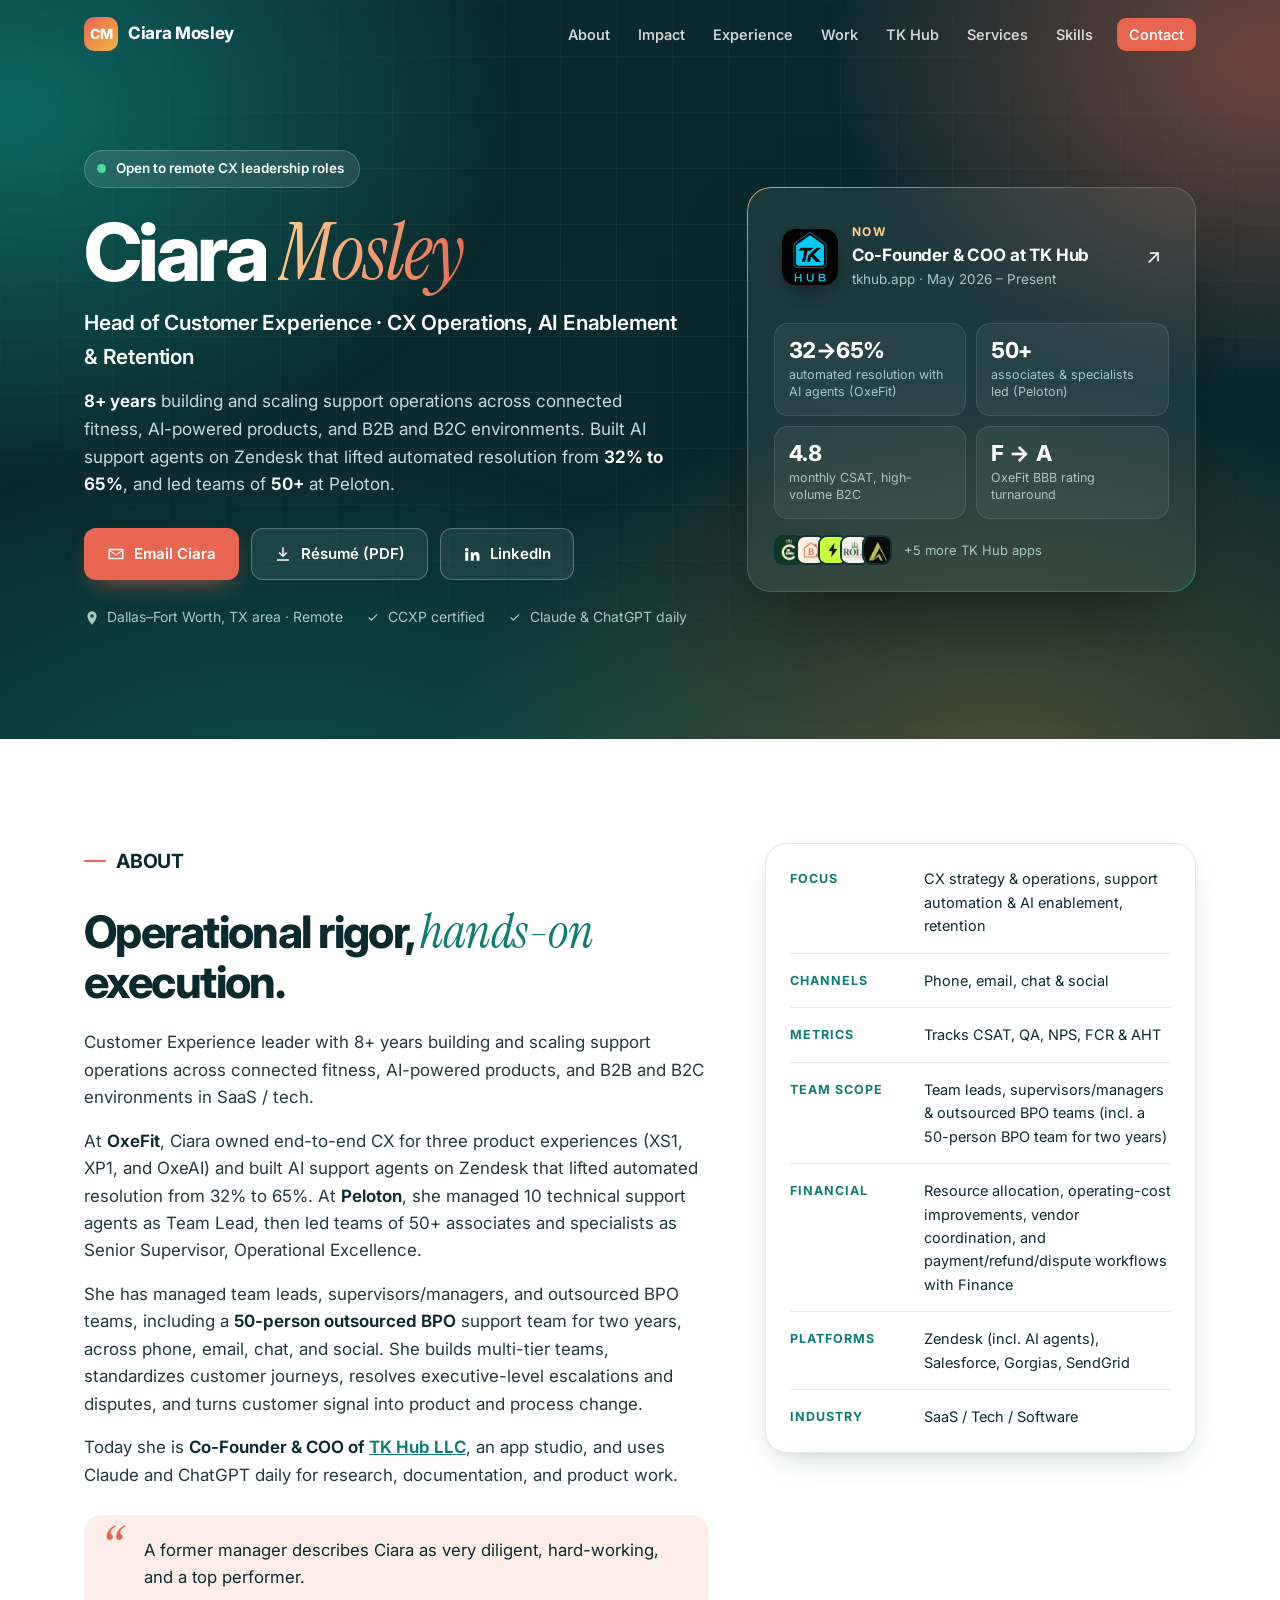
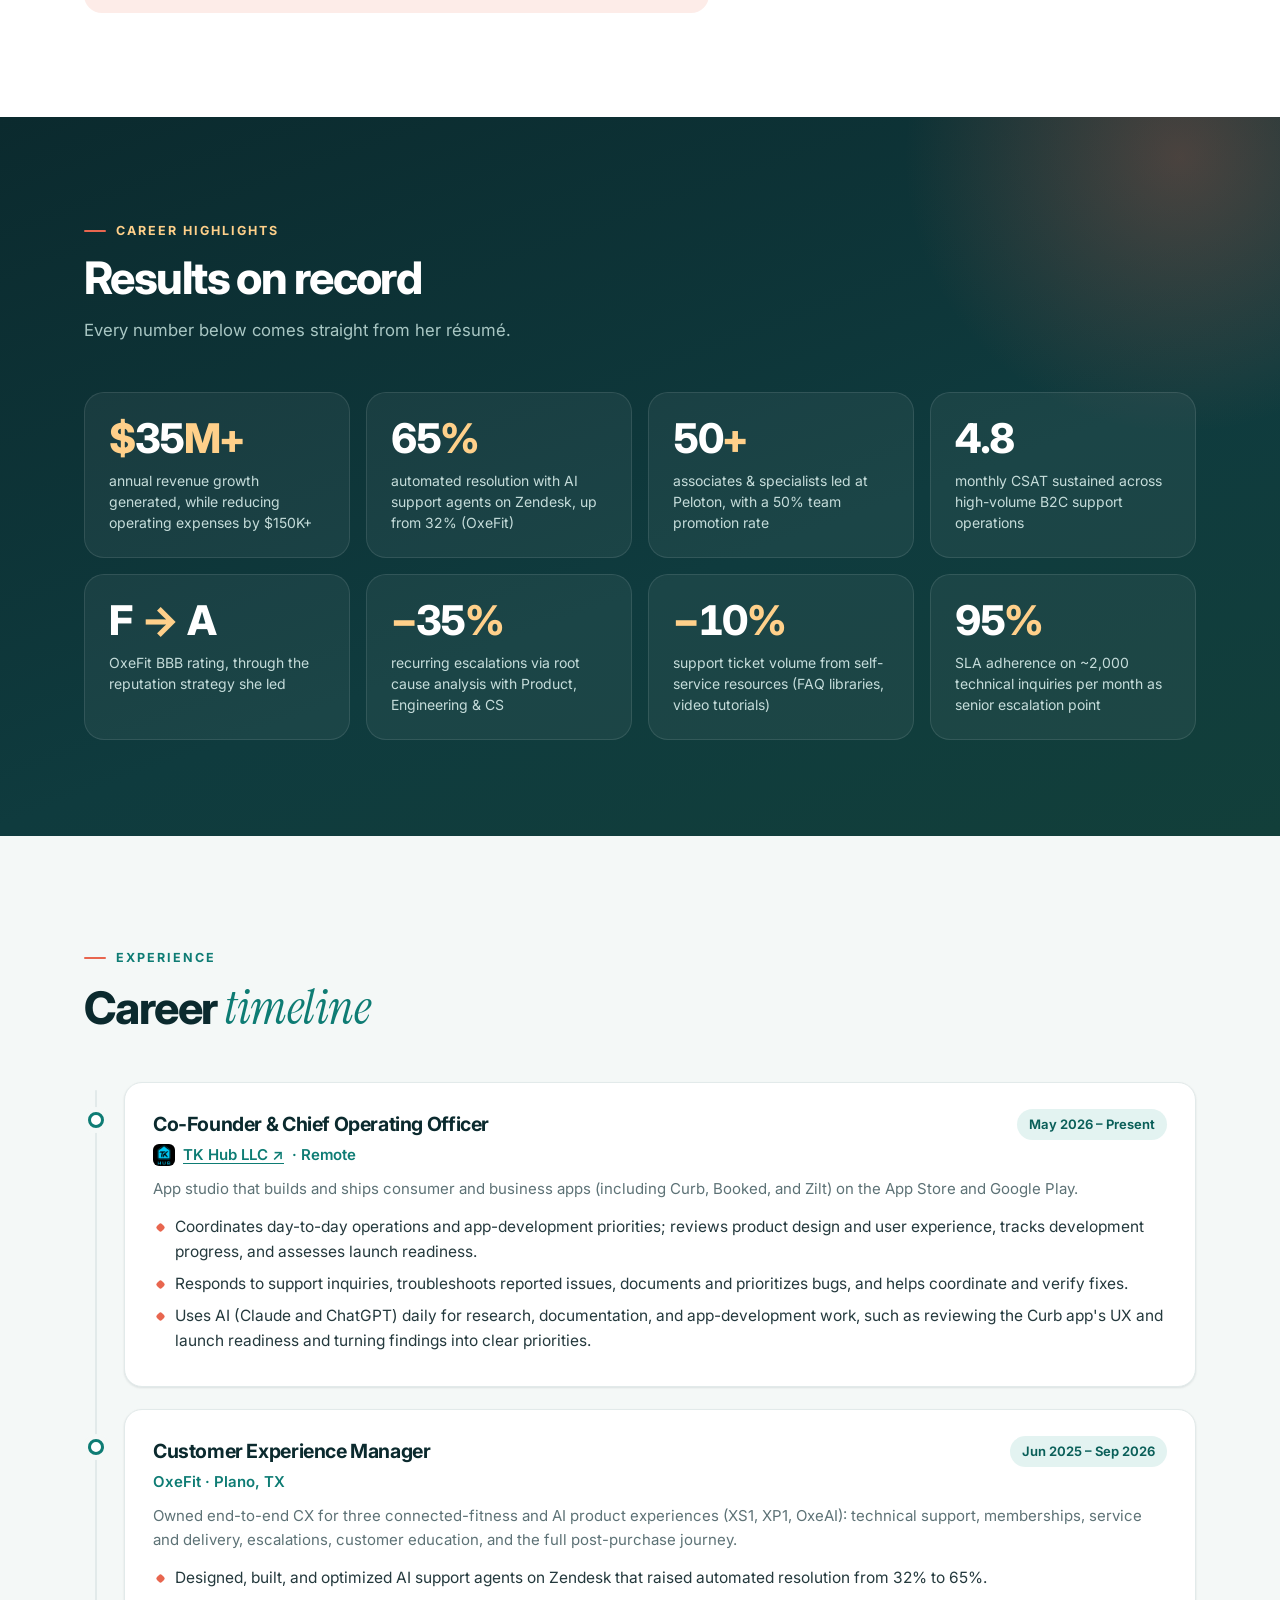
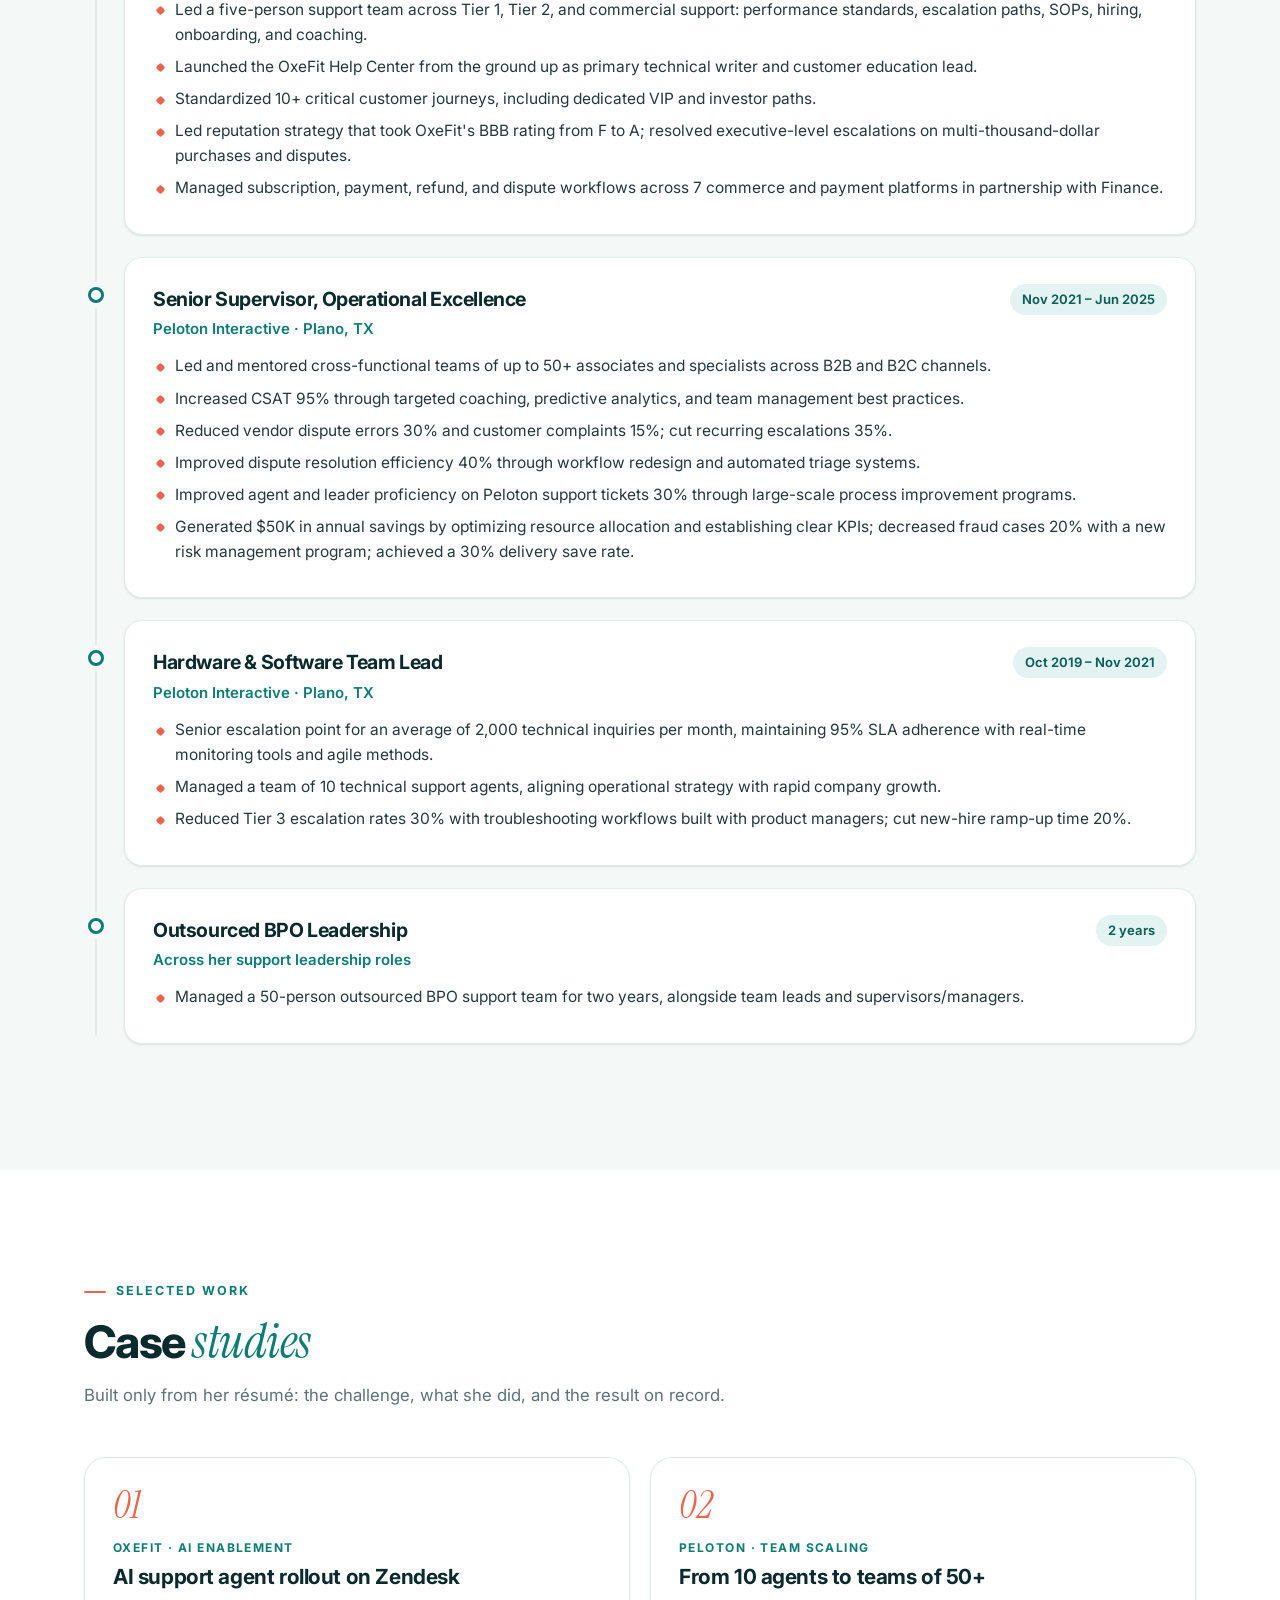
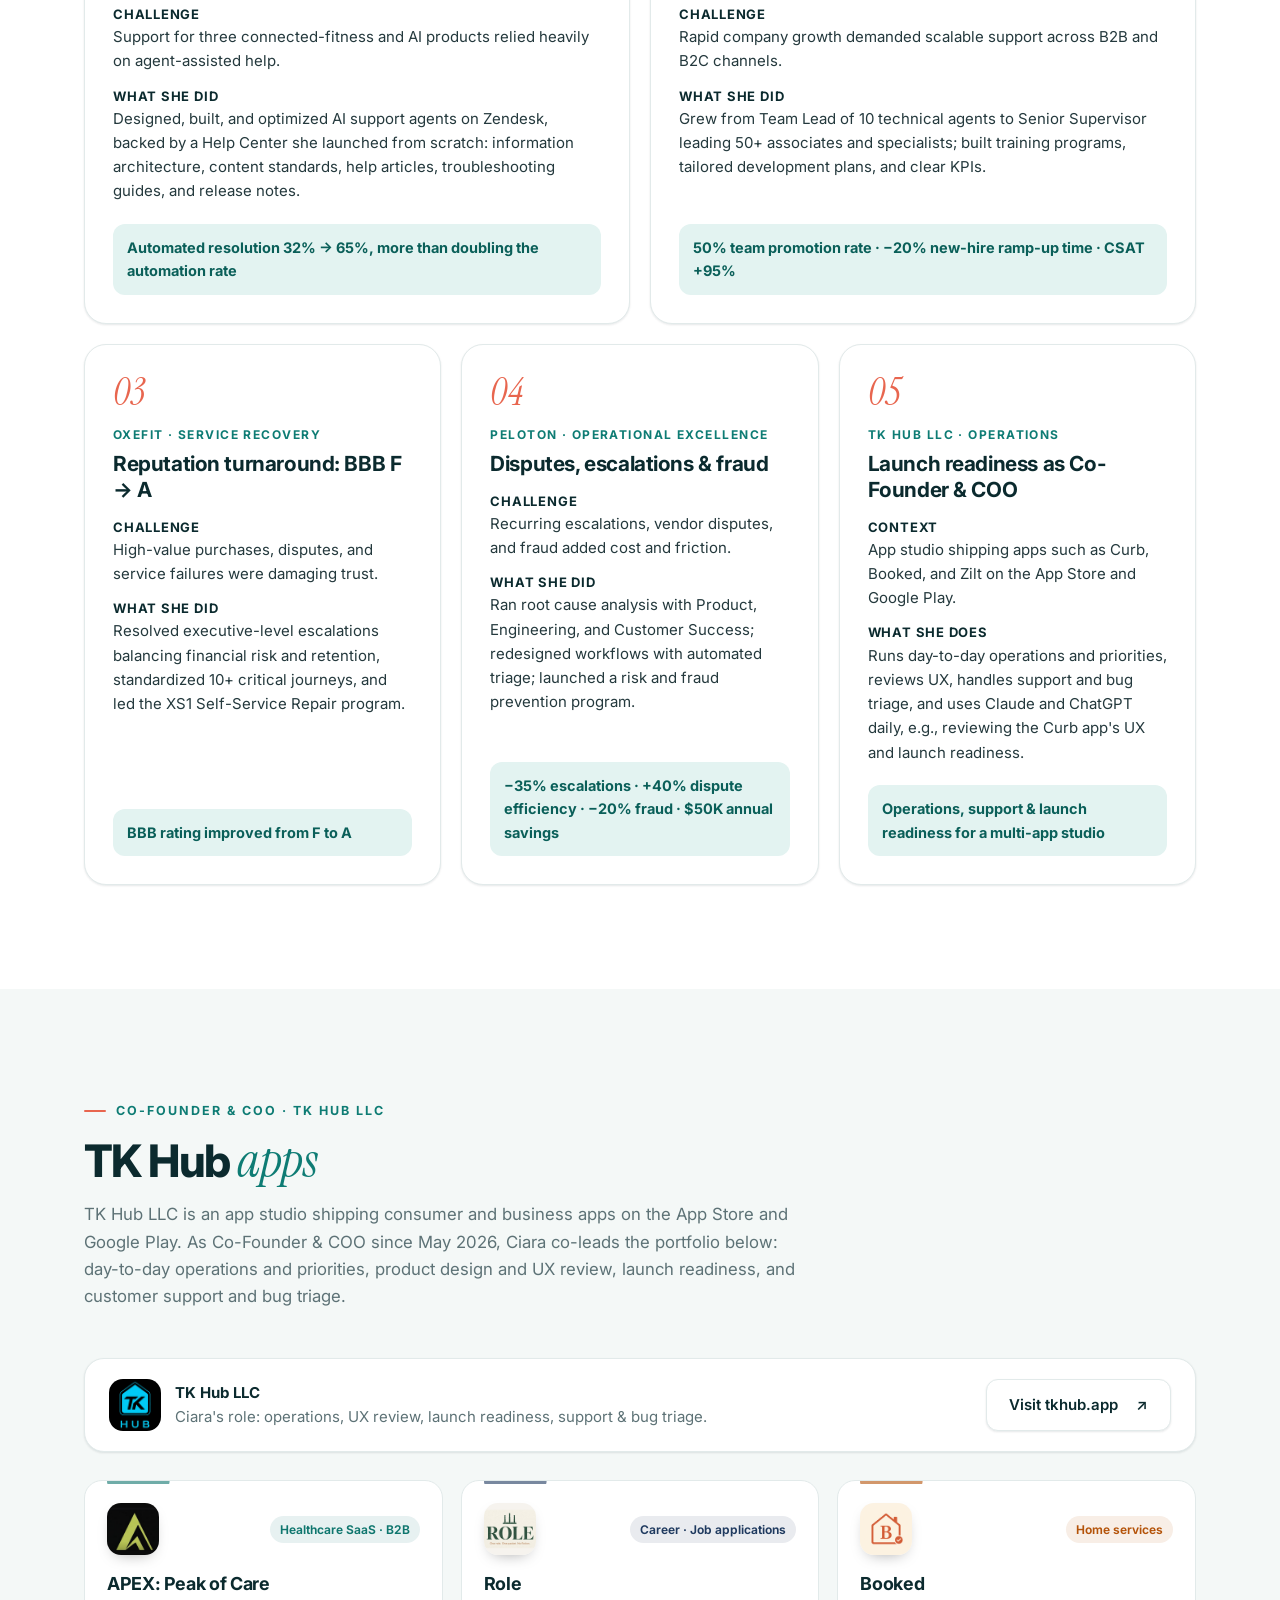
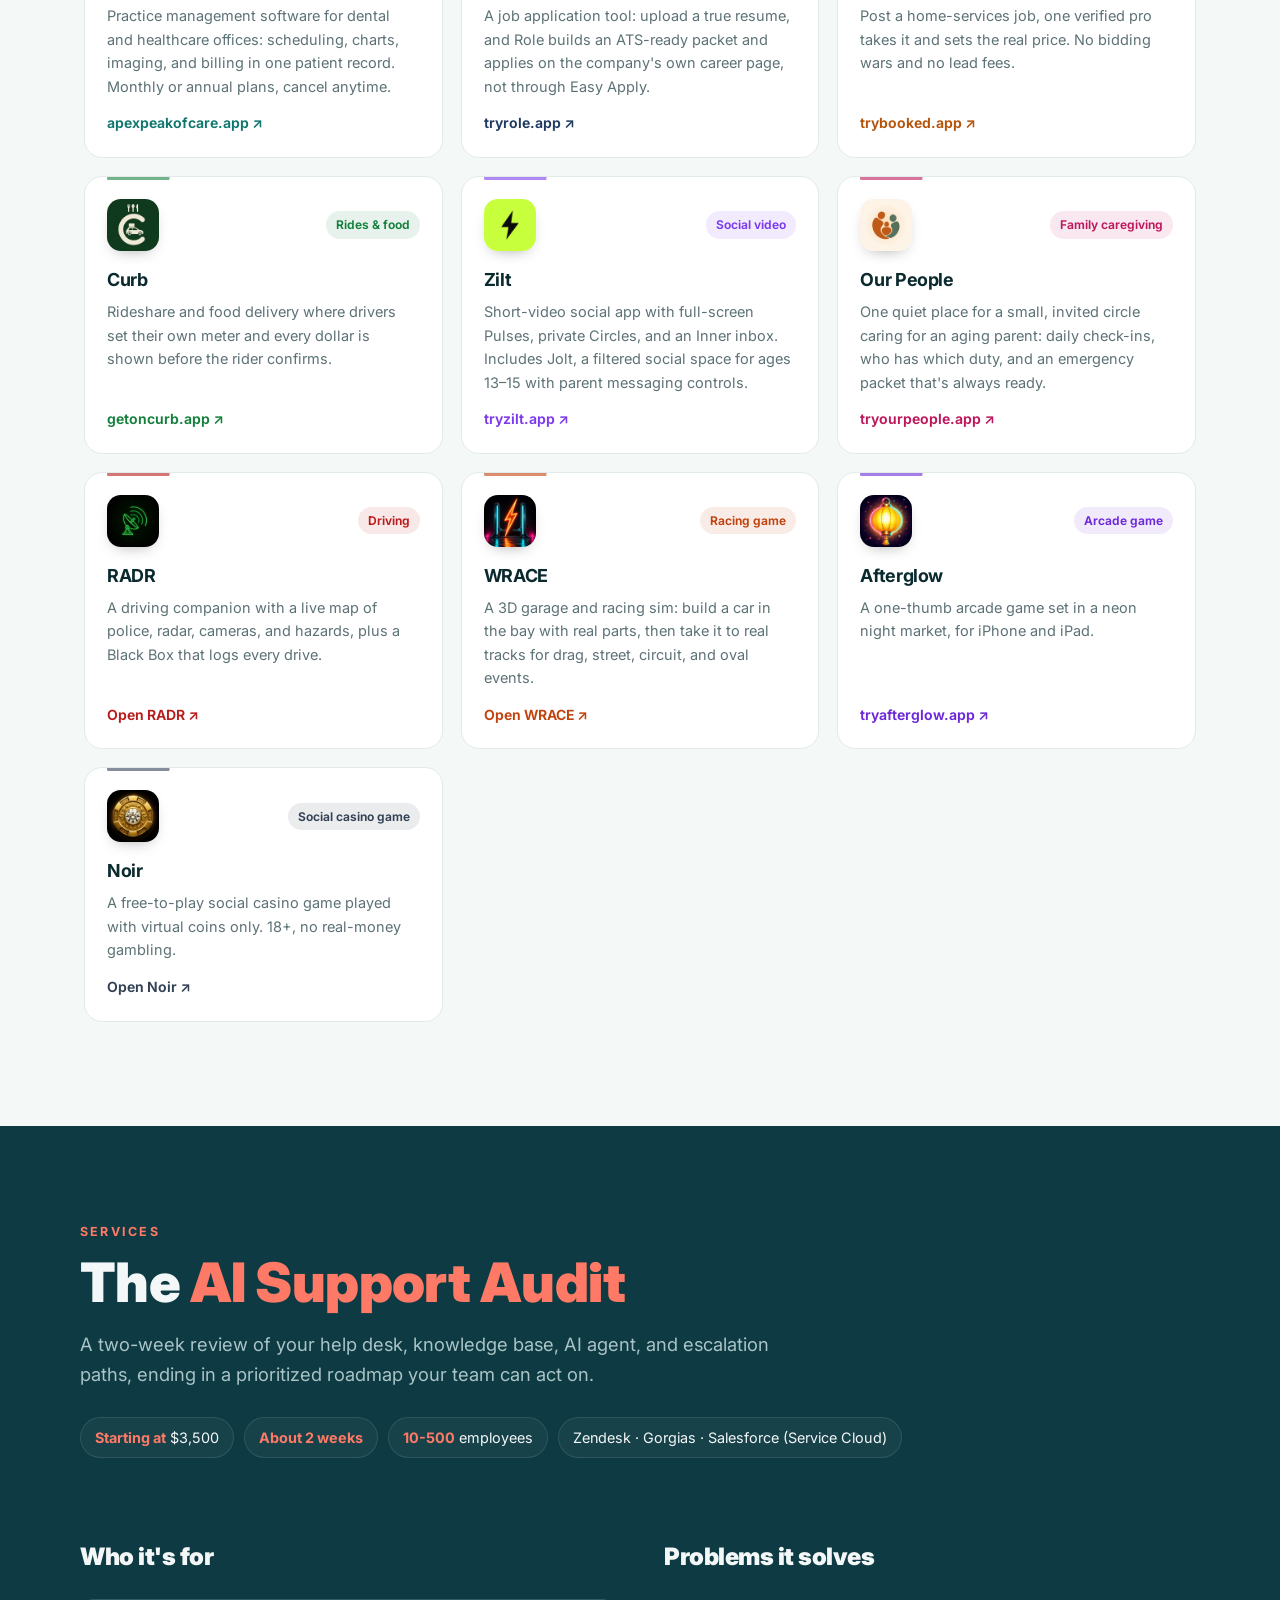
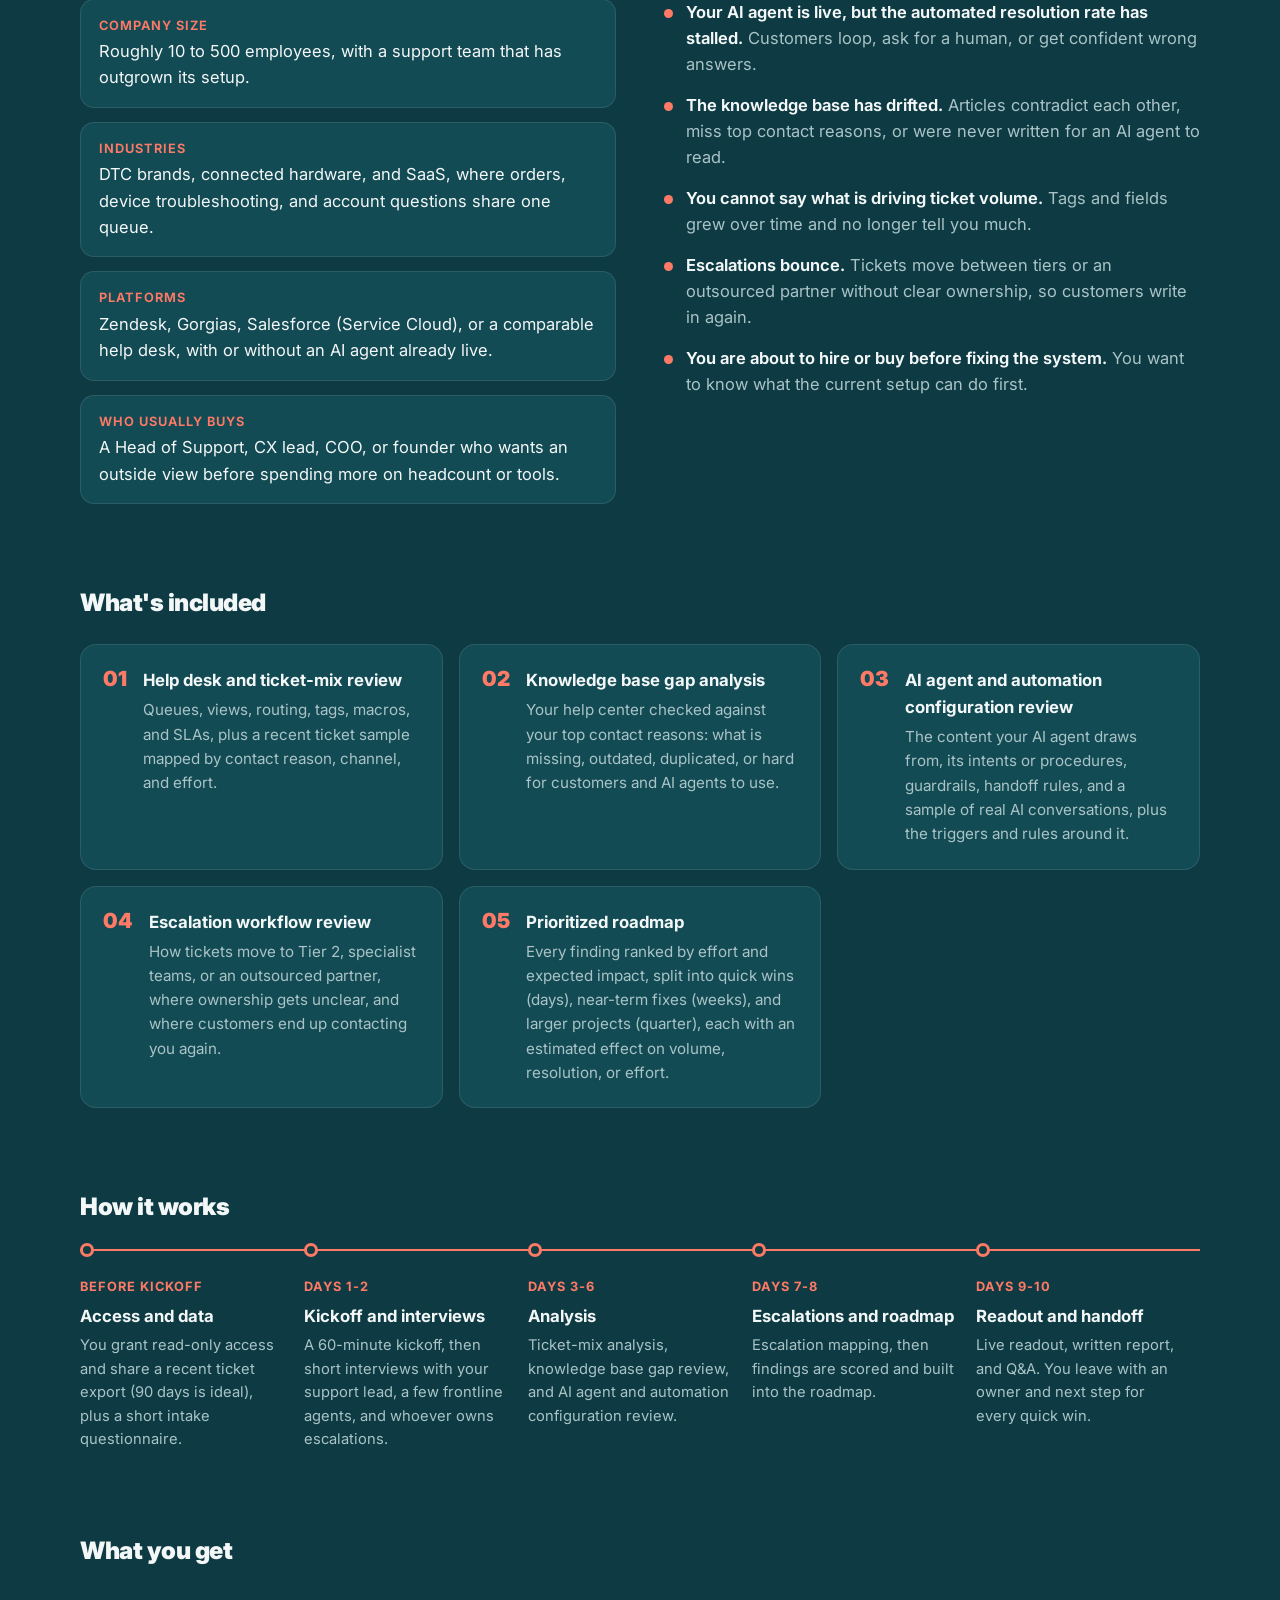
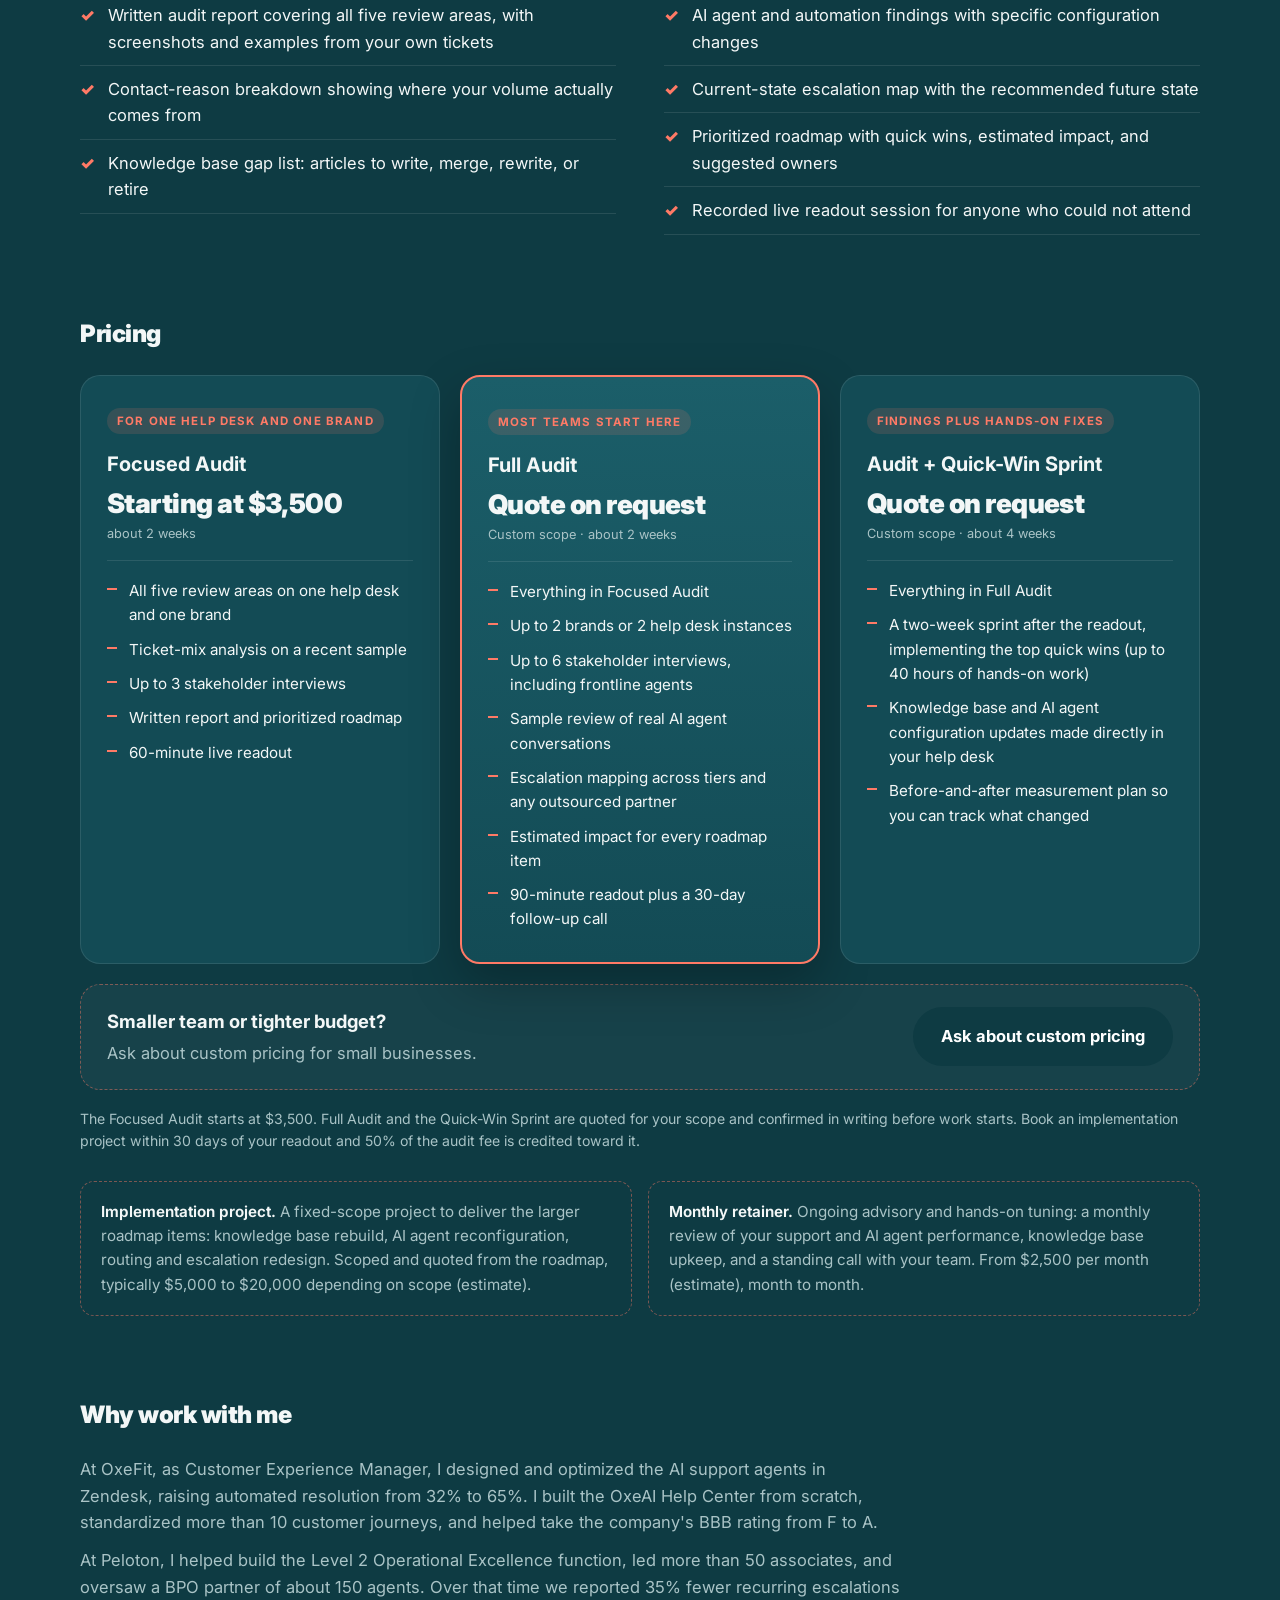
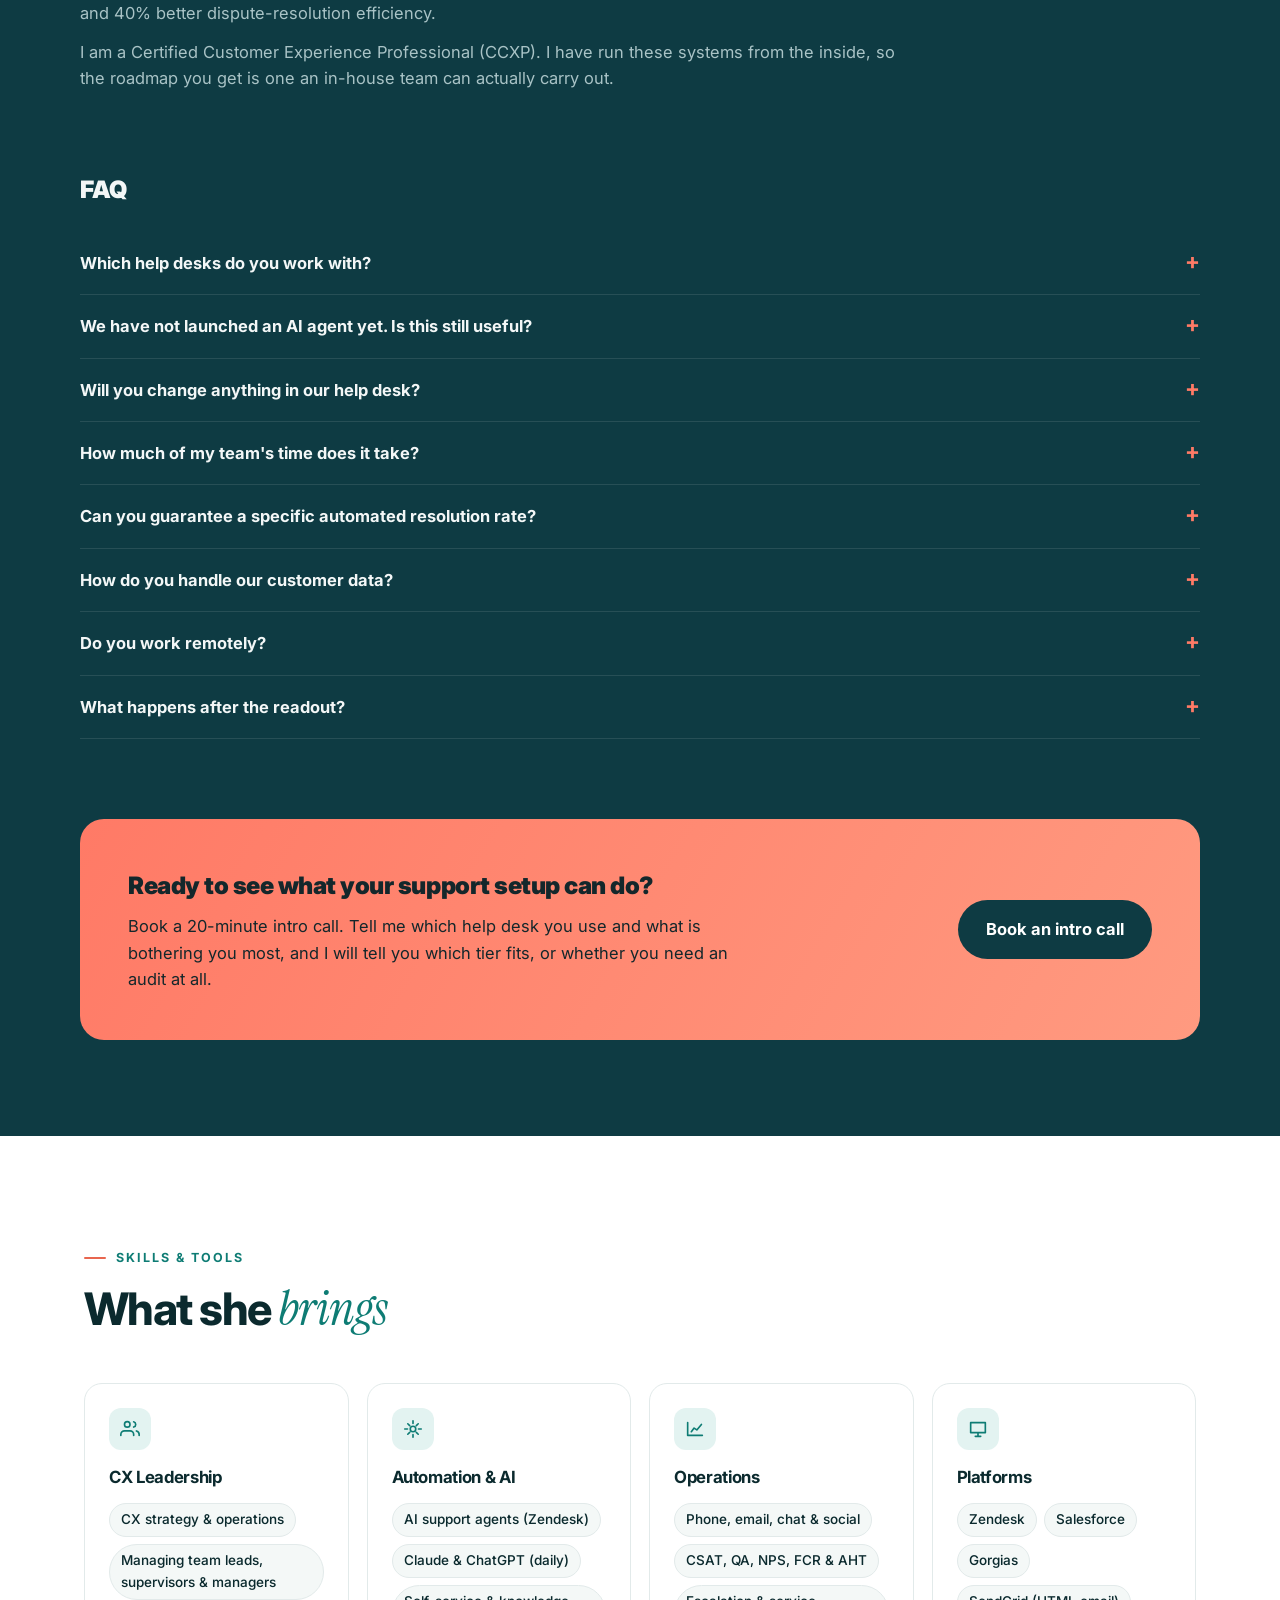
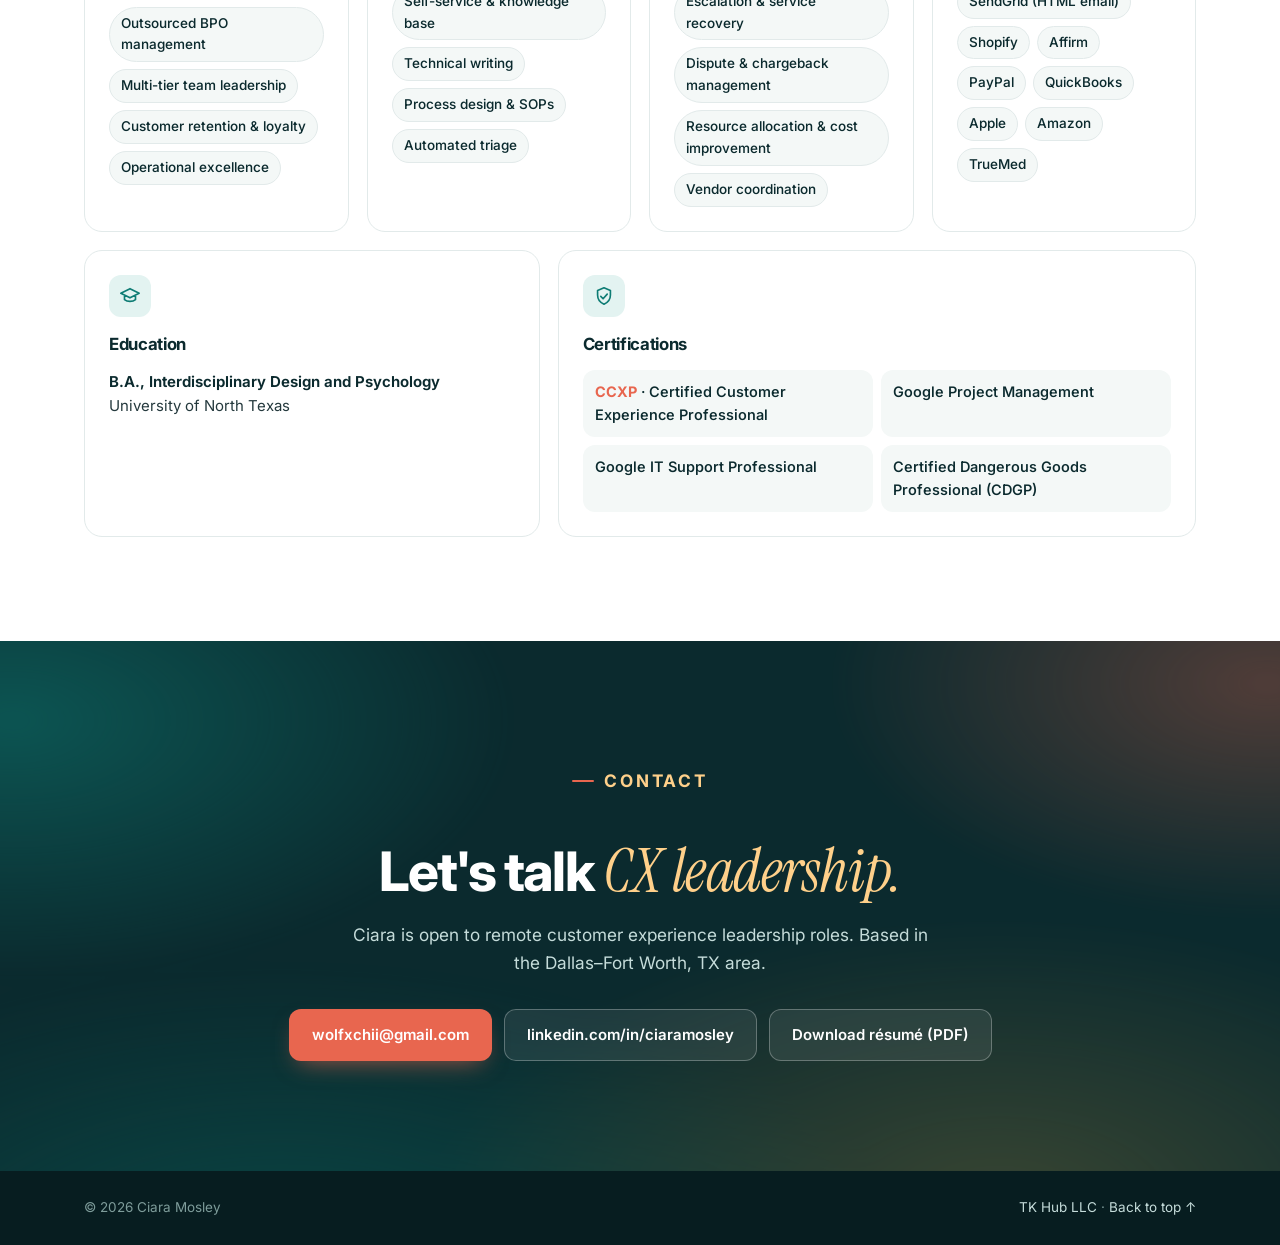
==== commit 6f45c9c3: "fix: list Salesforce Service Cloud instead of Intercom Replace every Intercom mention in the Service" ====
--- a/index.html
+++ b/index.html
@@ -559,11 +559,11 @@
     <h2 id="services-title">The <em>AI Support Audit</em></h2>
     <p class="cm-lede">A two-week review of your help desk, knowledge base, AI agent, and escalation paths, ending in a prioritized roadmap your team can act on.</p>
     <ul class="cm-facts">
-      <li><b>Starting at</b> $3,500</li><li><b>About 2 weeks</b></li><li><b>10-500</b> employees</li><li>Zendesk · Gorgias · Intercom</li>
+      <li><b>Starting at</b> $3,500</li><li><b>About 2 weeks</b></li><li><b>10-500</b> employees</li><li>Zendesk · Gorgias · Salesforce (Service Cloud)</li>
     </ul>
 
     <div class="cm-block cm-grid2">
-      <div><h3>Who it's for</h3><ul class="cm-who"><li><strong>Company size</strong><span>Roughly 10 to 500 employees, with a support team that has outgrown its setup.</span></li><li><strong>Industries</strong><span>DTC brands, connected hardware, and SaaS, where orders, device troubleshooting, and account questions share one queue.</span></li><li><strong>Platforms</strong><span>Zendesk, Gorgias, Intercom, or a comparable help desk, with or without an AI agent already live.</span></li><li><strong>Who usually buys</strong><span>A Head of Support, CX lead, COO, or founder who wants an outside view before spending more on headcount or tools.</span></li></ul></div>
+      <div><h3>Who it's for</h3><ul class="cm-who"><li><strong>Company size</strong><span>Roughly 10 to 500 employees, with a support team that has outgrown its setup.</span></li><li><strong>Industries</strong><span>DTC brands, connected hardware, and SaaS, where orders, device troubleshooting, and account questions share one queue.</span></li><li><strong>Platforms</strong><span>Zendesk, Gorgias, Salesforce (Service Cloud), or a comparable help desk, with or without an AI agent already live.</span></li><li><strong>Who usually buys</strong><span>A Head of Support, CX lead, COO, or founder who wants an outside view before spending more on headcount or tools.</span></li></ul></div>
       <div><h3>Problems it solves</h3><ul class="cm-probs"><li><strong>Your AI agent is live, but the automated resolution rate has stalled.</strong> Customers loop, ask for a human, or get confident wrong answers.</li><li><strong>The knowledge base has drifted.</strong> Articles contradict each other, miss top contact reasons, or were never written for an AI agent to read.</li><li><strong>You cannot say what is driving ticket volume.</strong> Tags and fields grew over time and no longer tell you much.</li><li><strong>Escalations bounce.</strong> Tickets move between tiers or an outsourced partner without clear ownership, so customers write in again.</li><li><strong>You are about to hire or buy before fixing the system.</strong> You want to know what the current setup can do first.</li></ul></div>
     </div>
 
@@ -605,7 +605,7 @@
 
     <div class="cm-block cm-proof"><h3>Why work with me</h3><p>At OxeFit, as Customer Experience Manager, I designed and optimized the AI support agents in Zendesk, raising automated resolution from 32% to 65%. I built the OxeAI Help Center from scratch, standardized more than 10 customer journeys, and helped take the company&#x27;s BBB rating from F to A.</p><p>At Peloton, I helped build the Level 2 Operational Excellence function, led more than 50 associates, and oversaw a BPO partner of about 150 agents. Over that time we reported 35% fewer recurring escalations and 40% better dispute-resolution efficiency.</p><p>I am a Certified Customer Experience Professional (CCXP). I have run these systems from the inside, so the roadmap you get is one an in-house team can actually carry out.</p></div>
 
-    <div class="cm-block"><h3>FAQ</h3><details><summary>Which help desks do you work with?</summary><p>Zendesk, Gorgias, and Intercom are the most common. If you use a comparable help desk, ask on the intro call and I will tell you plainly whether it is a good fit.</p></details><details><summary>We have not launched an AI agent yet. Is this still useful?</summary><p>Yes. The audit then focuses on readiness: which contact reasons are good candidates for automation, what the knowledge base needs first, and how handoffs to your team should work from day one.</p></details><details><summary>Will you change anything in our help desk?</summary><p>Not during the audit. The review is read-only. Changes happen in the Quick-Win Sprint, an implementation project, or by your own team using the roadmap.</p></details><details><summary>How much of my team&#x27;s time does it take?</summary><p>Plan for a 60-minute kickoff, a few 30-to-45-minute interviews, and the readout. For most teams that is a few hours in total, spread across two weeks.</p></details><details><summary>Can you guarantee a specific automated resolution rate?</summary><p>No, and you should be wary of anyone who does. Every impact figure in the roadmap is an estimate based on your own ticket data, and the report shows the reasoning behind it.</p></details><details><summary>How do you handle our customer data?</summary><p>I am happy to sign your NDA, I work with the lowest access level that gets the job done, and ticket exports are deleted at the end of the engagement.</p></details><details><summary>Do you work remotely?</summary><p>Yes, the audit is fully remote. For teams in Dallas-Fort Worth, an on-site kickoff or readout is available on request.</p></details><details><summary>What happens after the readout?</summary><p>Your team can run the roadmap on its own. If you want help, the Quick-Win Sprint, an implementation project, or a monthly retainer picks up where the audit ends.</p></details></div>
+    <div class="cm-block"><h3>FAQ</h3><details><summary>Which help desks do you work with?</summary><p>Zendesk, Gorgias, and Salesforce (Service Cloud) are the most common. If you use a comparable help desk, ask on the intro call and I will tell you plainly whether it is a good fit.</p></details><details><summary>We have not launched an AI agent yet. Is this still useful?</summary><p>Yes. The audit then focuses on readiness: which contact reasons are good candidates for automation, what the knowledge base needs first, and how handoffs to your team should work from day one.</p></details><details><summary>Will you change anything in our help desk?</summary><p>Not during the audit. The review is read-only. Changes happen in the Quick-Win Sprint, an implementation project, or by your own team using the roadmap.</p></details><details><summary>How much of my team&#x27;s time does it take?</summary><p>Plan for a 60-minute kickoff, a few 30-to-45-minute interviews, and the readout. For most teams that is a few hours in total, spread across two weeks.</p></details><details><summary>Can you guarantee a specific automated resolution rate?</summary><p>No, and you should be wary of anyone who does. Every impact figure in the roadmap is an estimate based on your own ticket data, and the report shows the reasoning behind it.</p></details><details><summary>How do you handle our customer data?</summary><p>I am happy to sign your NDA, I work with the lowest access level that gets the job done, and ticket exports are deleted at the end of the engagement.</p></details><details><summary>Do you work remotely?</summary><p>Yes, the audit is fully remote. For teams in Dallas-Fort Worth, an on-site kickoff or readout is available on request.</p></details><details><summary>What happens after the readout?</summary><p>Your team can run the roadmap on its own. If you want help, the Quick-Win Sprint, an implementation project, or a monthly retainer picks up where the audit ends.</p></details></div>
 
     <div class="cm-cta">
       <div><h3>Ready to see what your support setup can do?</h3><p>Book a 20-minute intro call. Tell me which help desk you use and what is bothering you most, and I will tell you which tier fits, or whether you need an audit at all.</p></div>
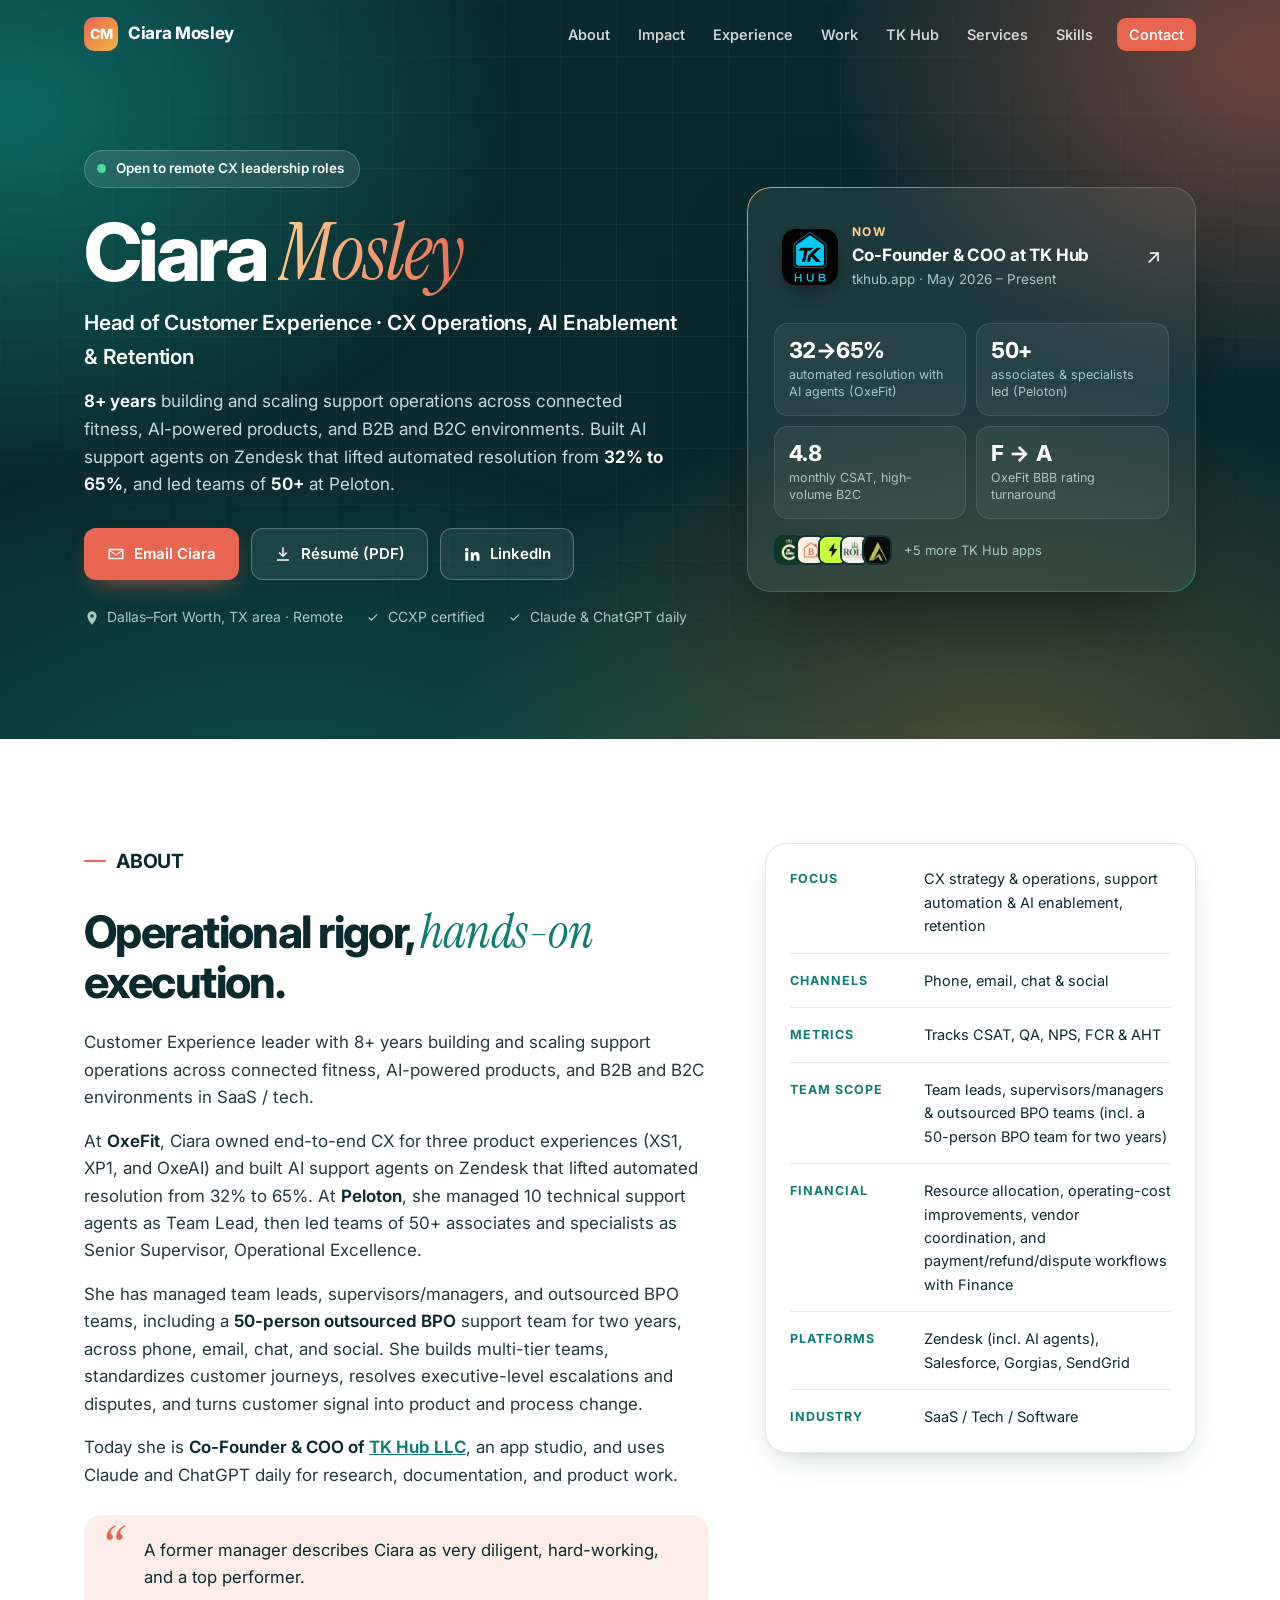
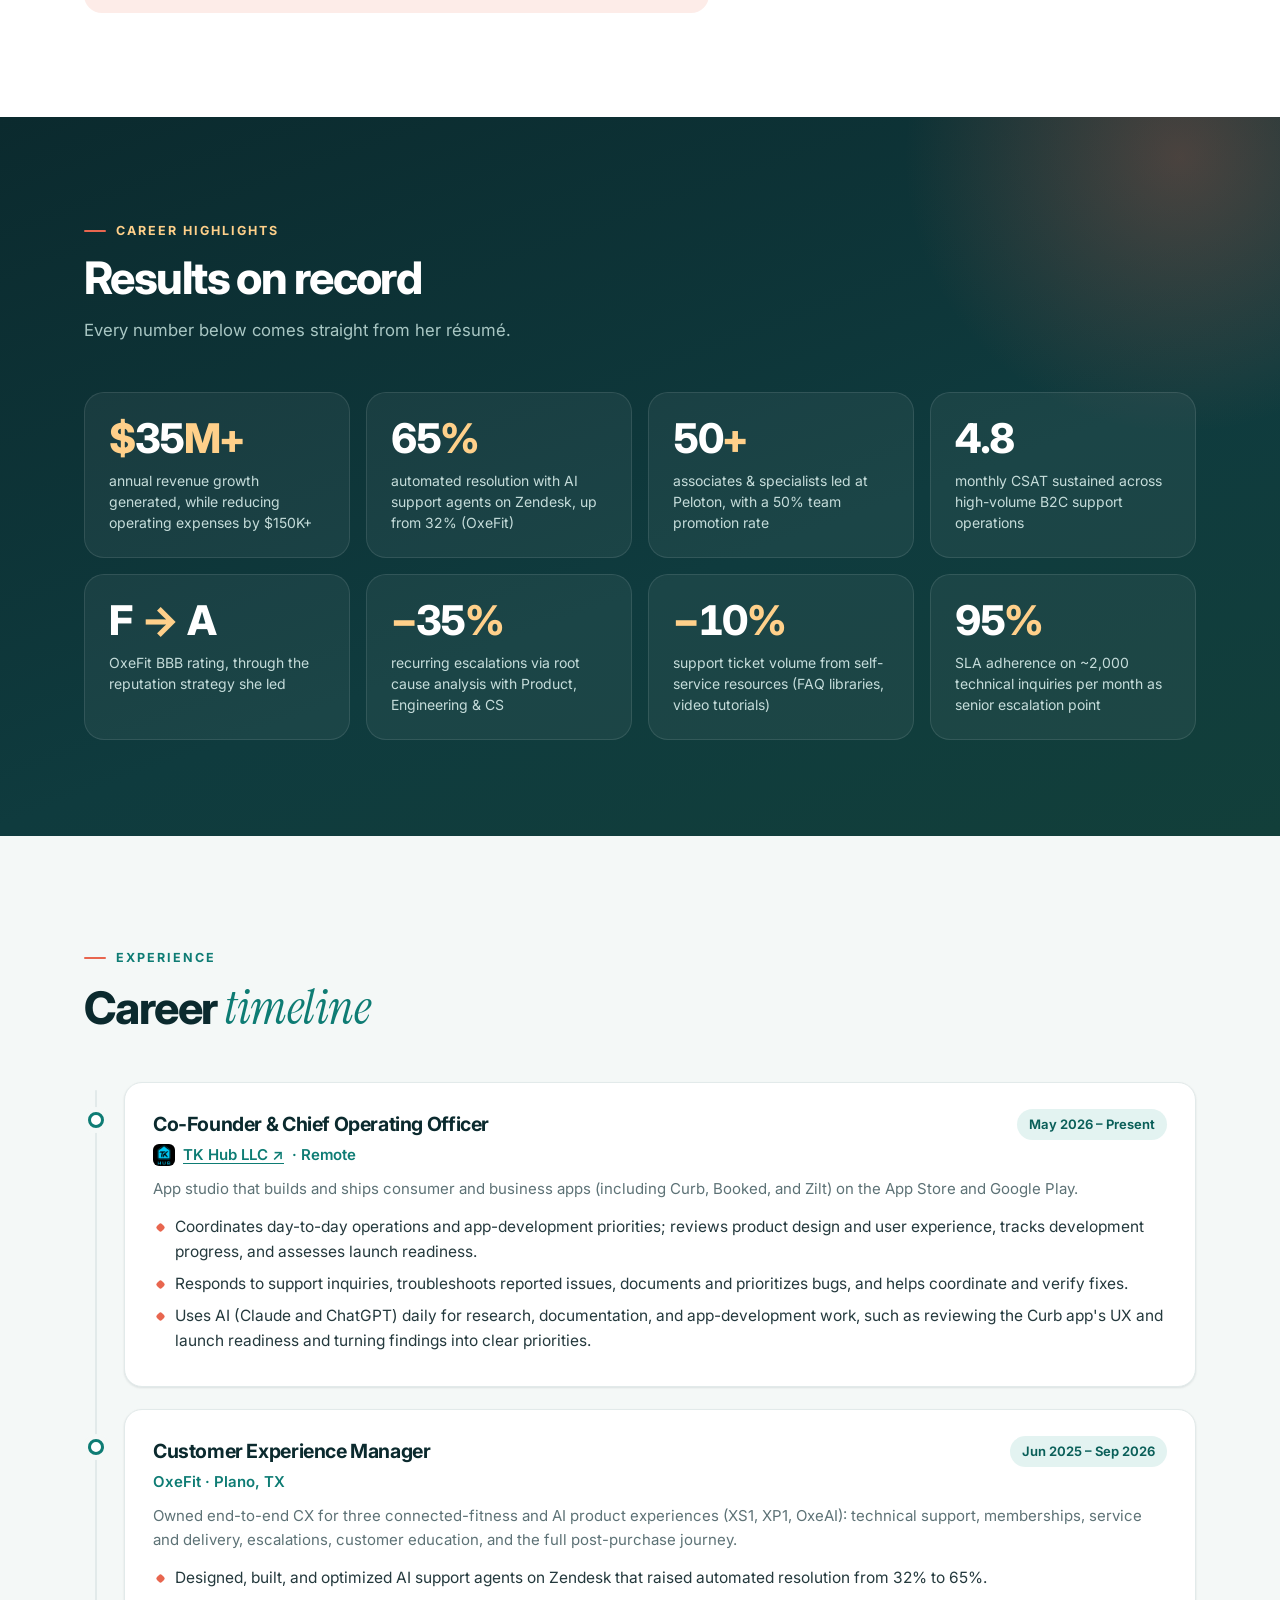
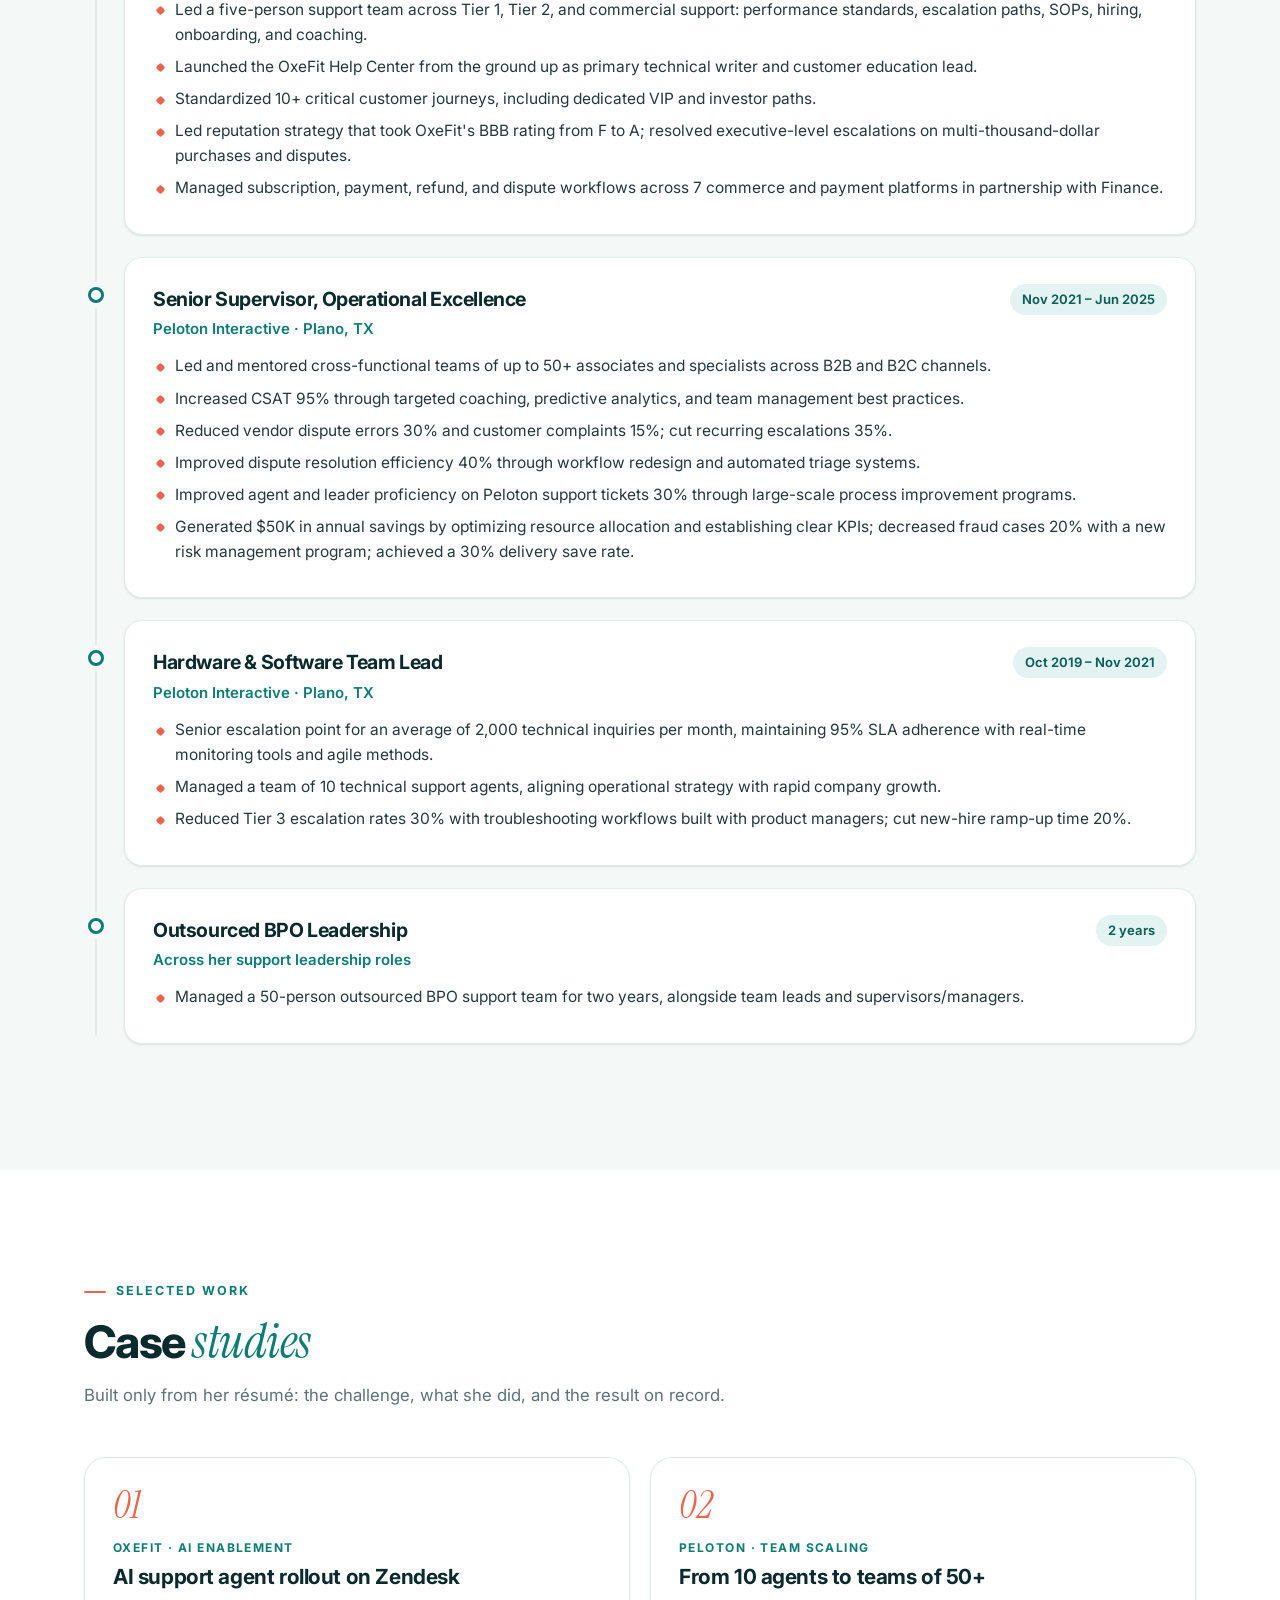
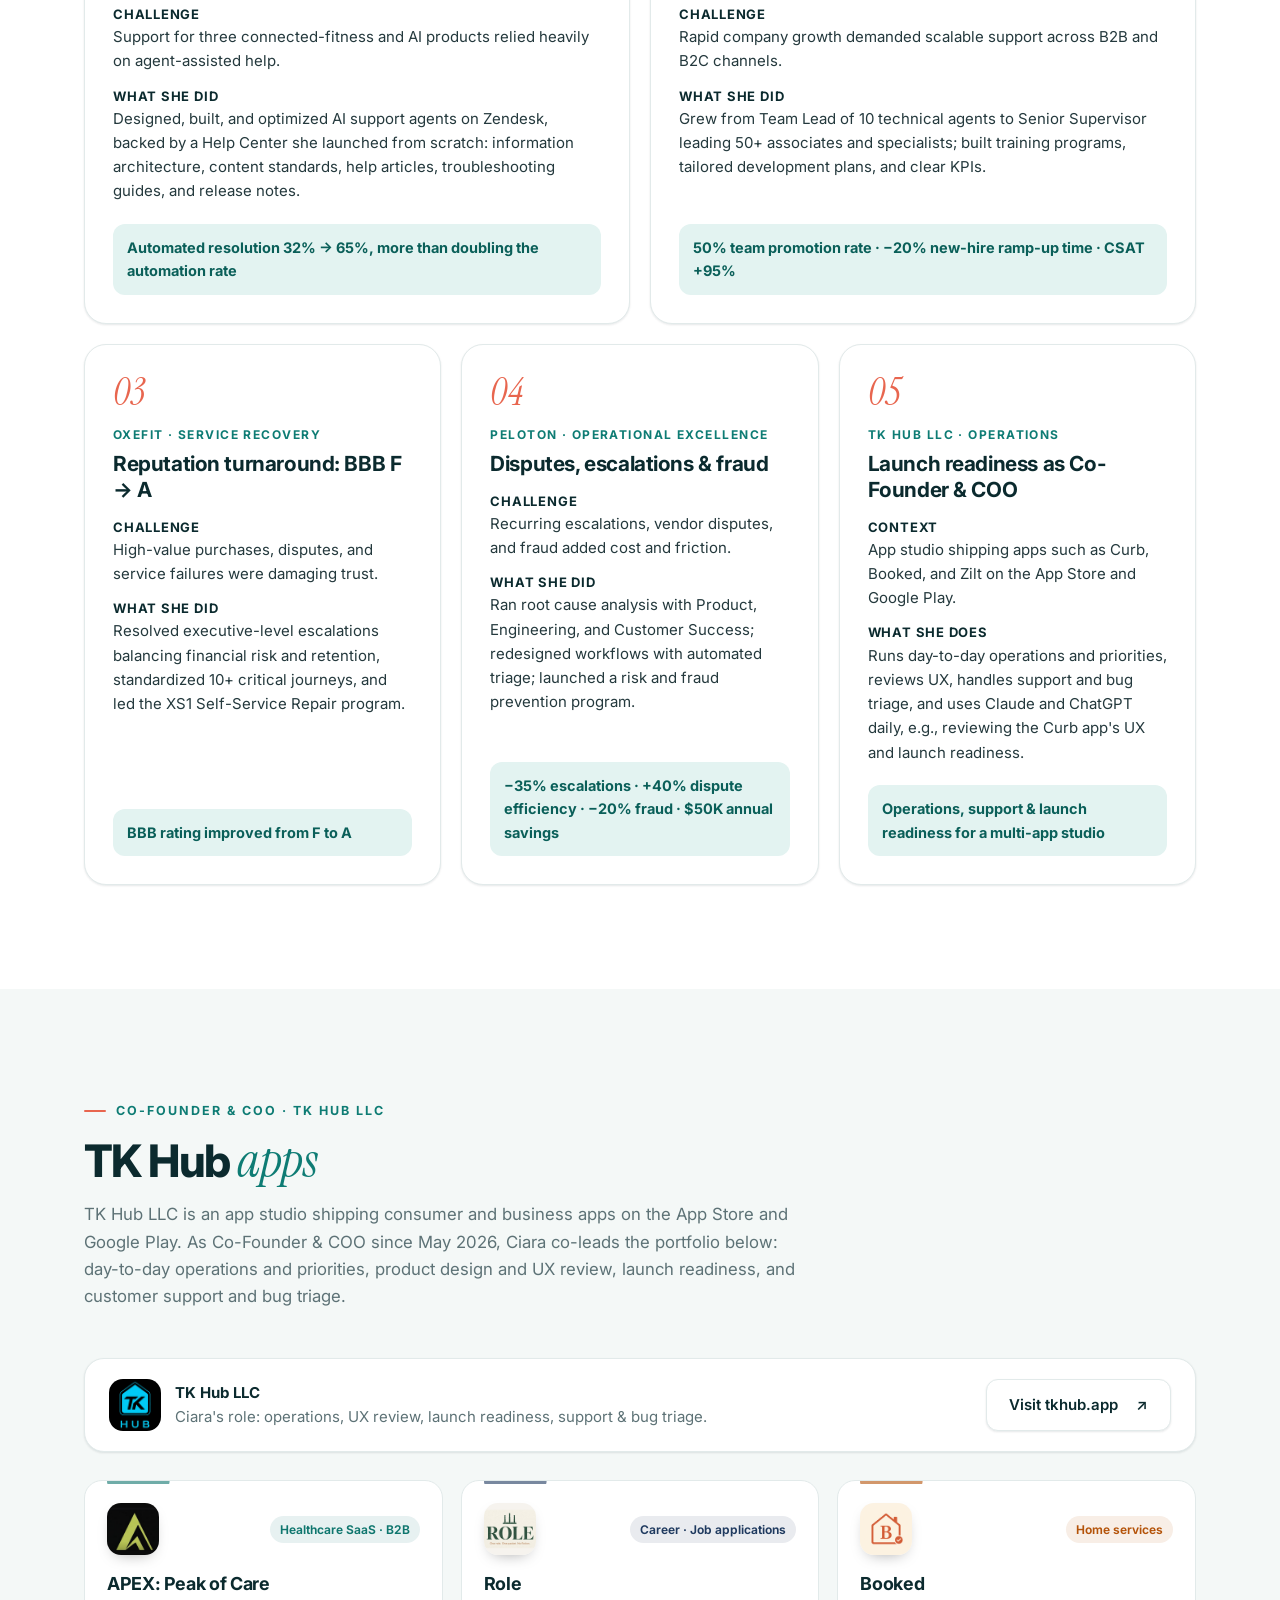
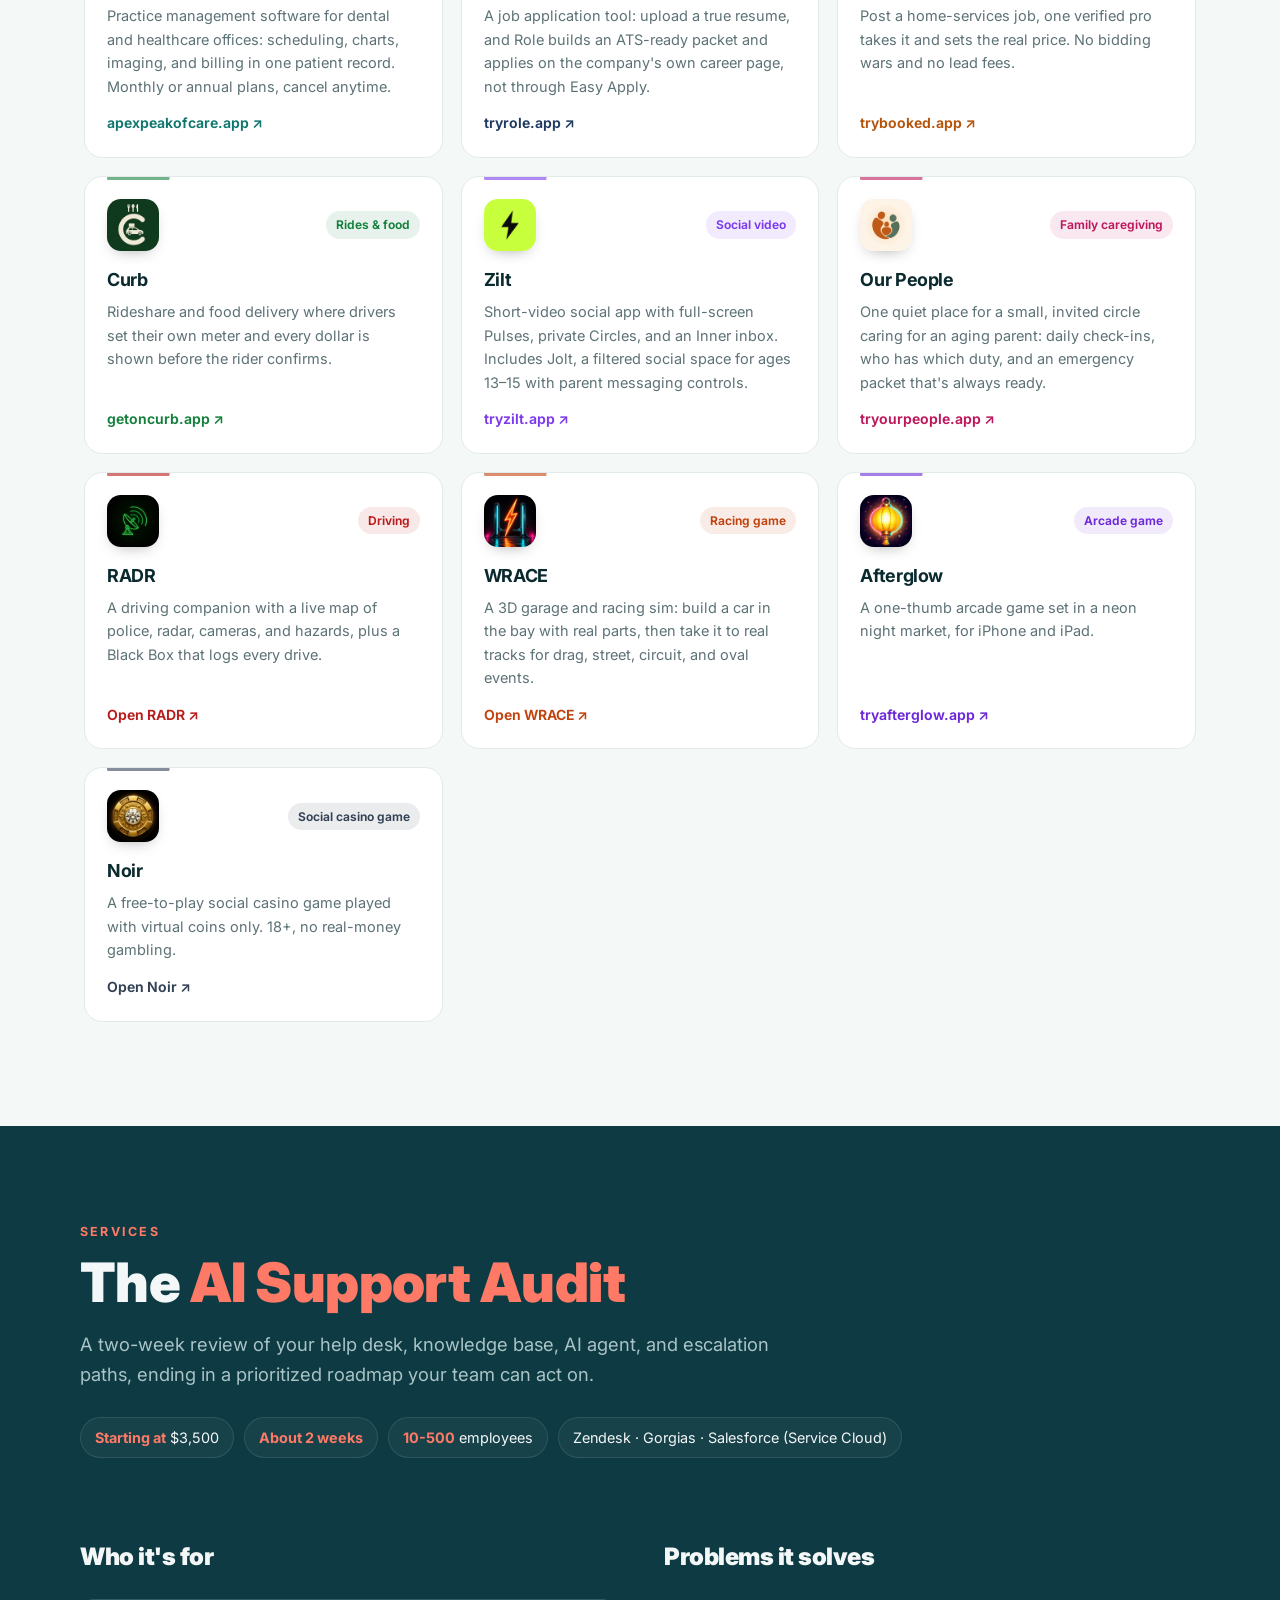
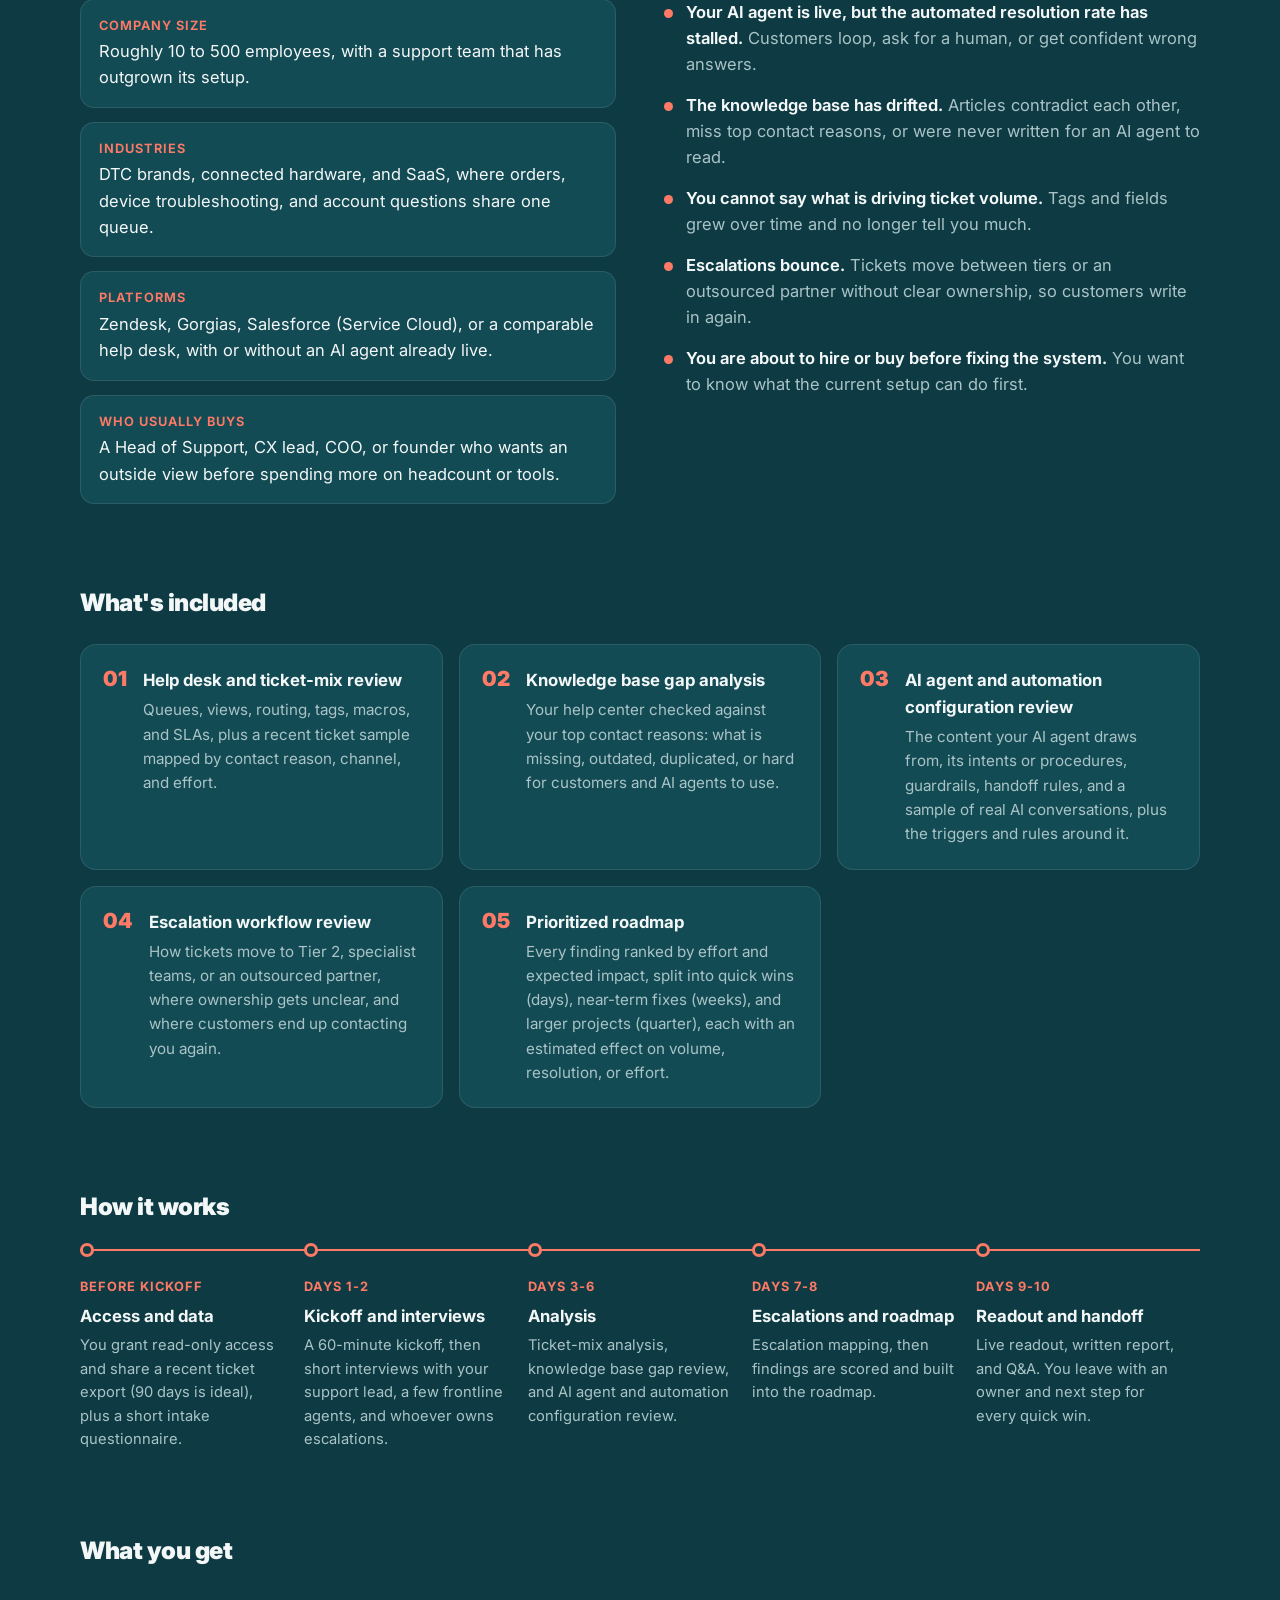
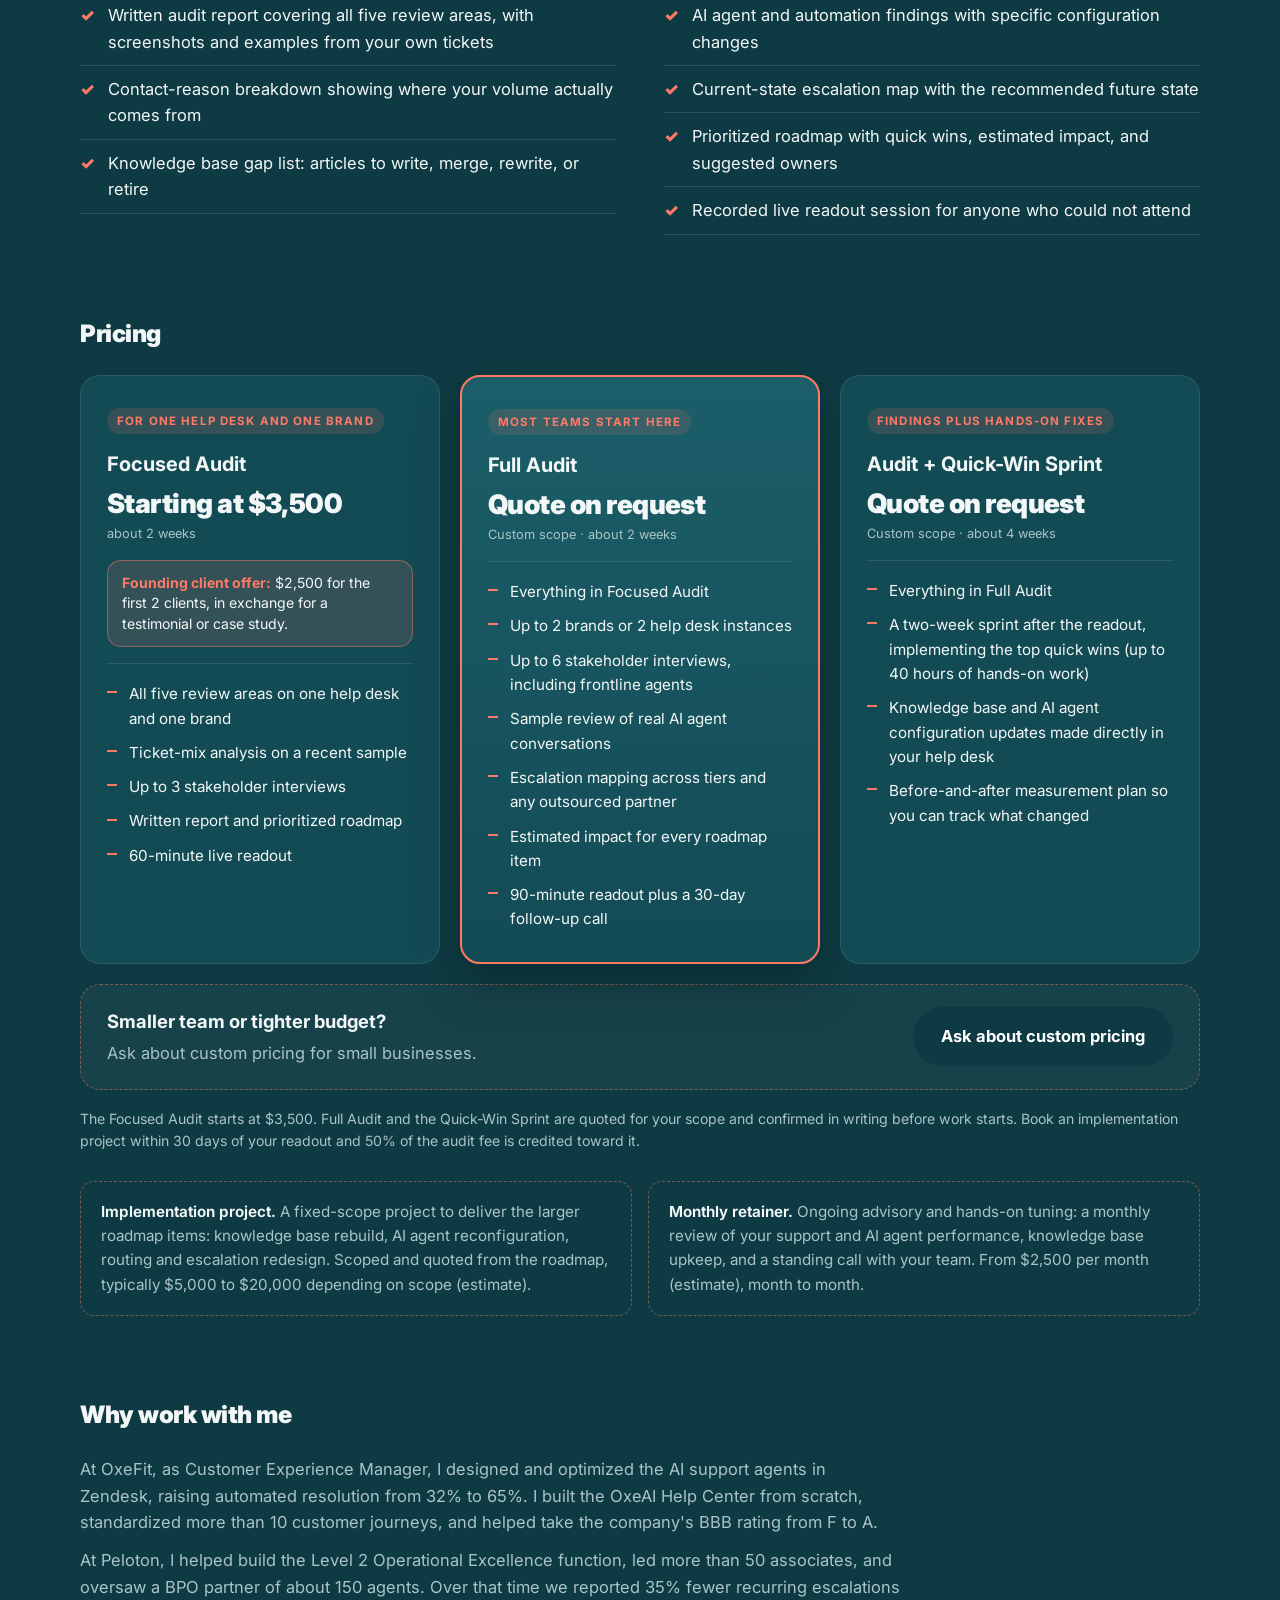
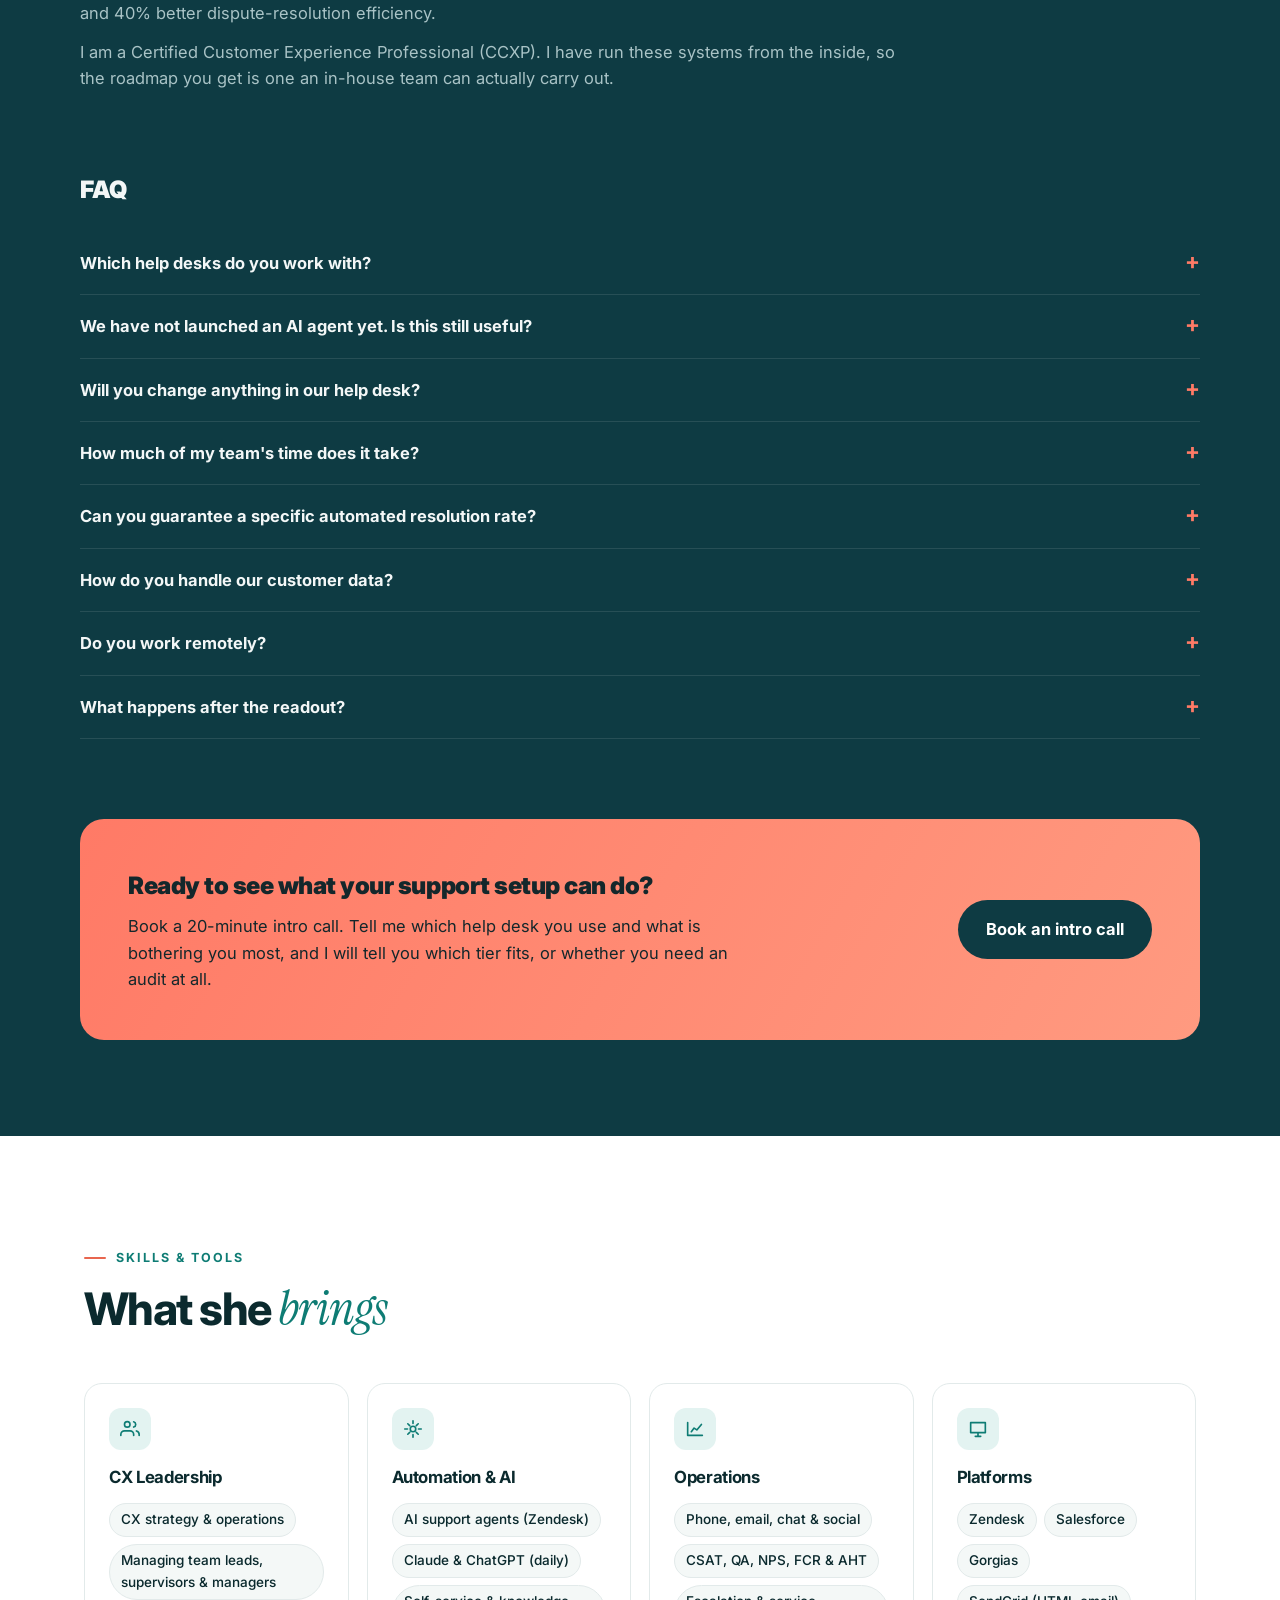
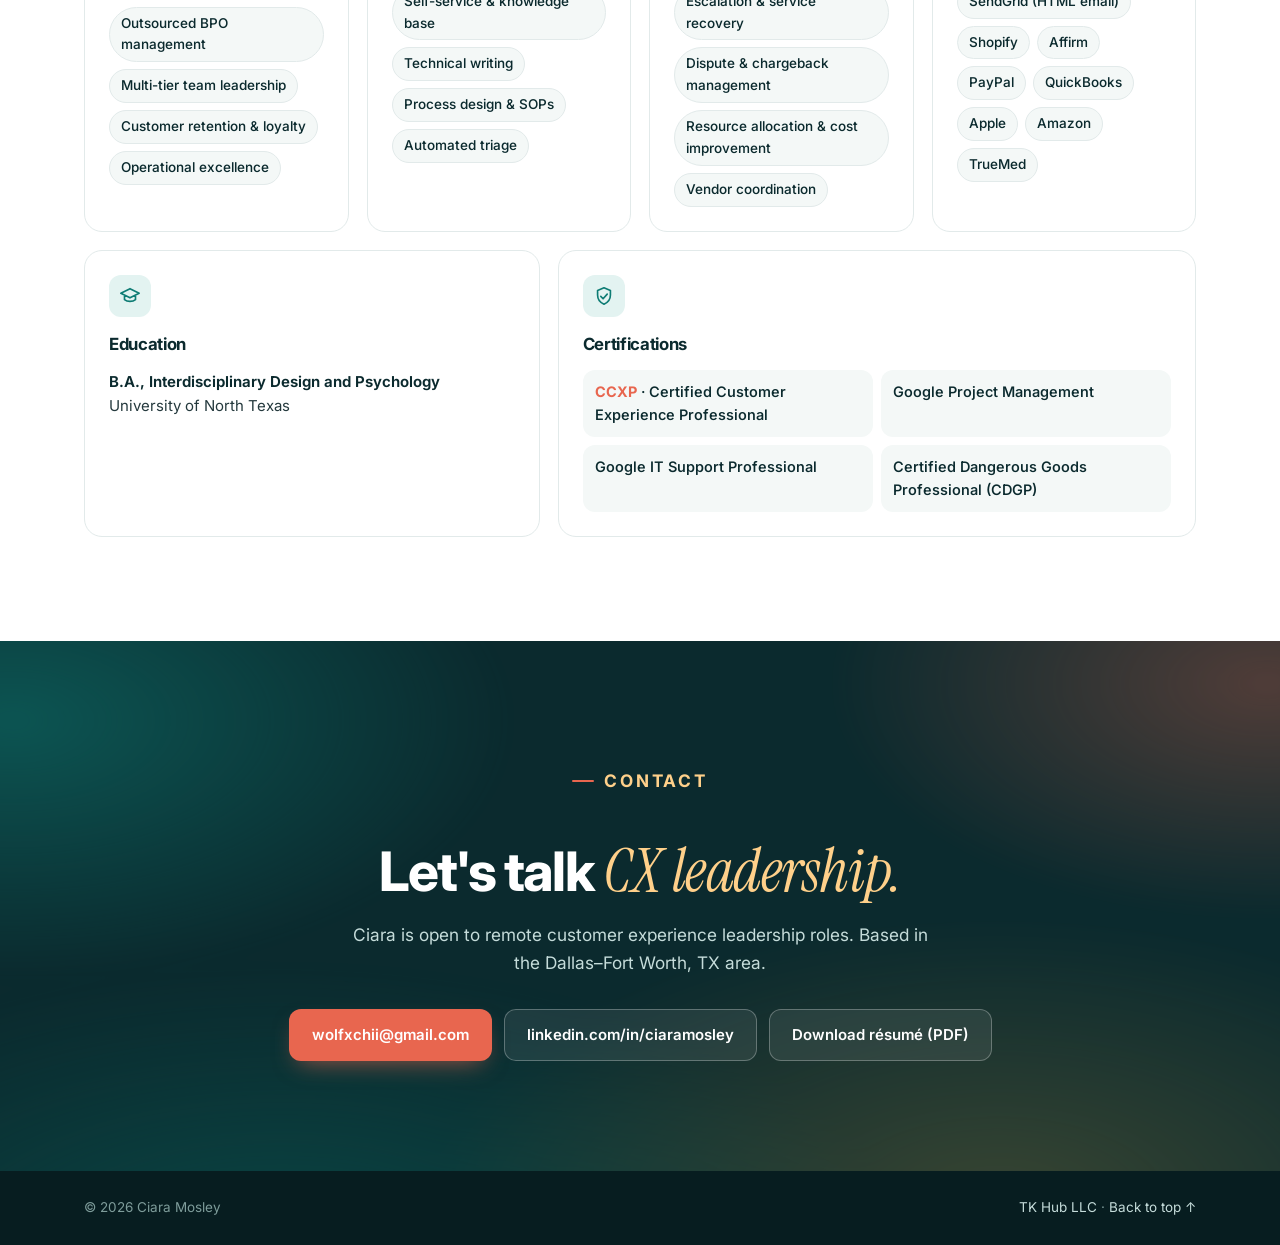
==== commit 2feecc40: "feat: add a founding-client offer on the Focused Audit Keep the regular price at Starting at $3,500 " ====
--- a/index.html
+++ b/index.html
@@ -525,6 +525,8 @@
 #services .cm-tier__name{font-size:1.25rem}
 #services .cm-tier__price{font-size:clamp(1.55rem,2.1vw,2.15rem);font-weight:900;margin:8px 0 18px;line-height:1.15;letter-spacing:-.02em}
 #services .cm-tier__price span{display:block;font-size:.8rem;font-weight:400;letter-spacing:0;color:var(--muted);margin-top:8px}
+#services .cm-founding{margin:0 0 16px;padding:12px 14px;border-radius:14px;background:var(--coral-soft);border:1px solid rgba(255,122,102,.45);color:var(--ink);font-size:.88rem;line-height:1.45}
+#services .cm-founding b{color:var(--coral);font-weight:700}
 #services .cm-smallbiz{margin-top:20px;padding:22px 26px;border-radius:20px;border:1px dashed rgba(255,122,102,.45);background:rgba(255,255,255,.04);display:flex;justify-content:space-between;align-items:center;gap:20px 28px;flex-wrap:wrap}
 #services .cm-smallbiz h4{font-size:1.15rem;margin:0 0 4px}
 #services .cm-smallbiz p{color:var(--muted);max-width:640px}
@@ -580,6 +582,7 @@
         <p class="cm-tier__tag">For one help desk and one brand</p>
         <h4 class="cm-tier__name">Focused Audit</h4>
         <p class="cm-tier__price">Starting at $3,500<span>about 2 weeks</span></p>
+        <p class="cm-founding"><b>Founding client offer:</b> $2,500 for the first 2 clients, in exchange for a testimonial or case study.</p>
         <ul><li>All five review areas on one help desk and one brand</li><li>Ticket-mix analysis on a recent sample</li><li>Up to 3 stakeholder interviews</li><li>Written report and prioritized roadmap</li><li>60-minute live readout</li></ul>
       </article>
       <article class="cm-tier cm-tier--featured">
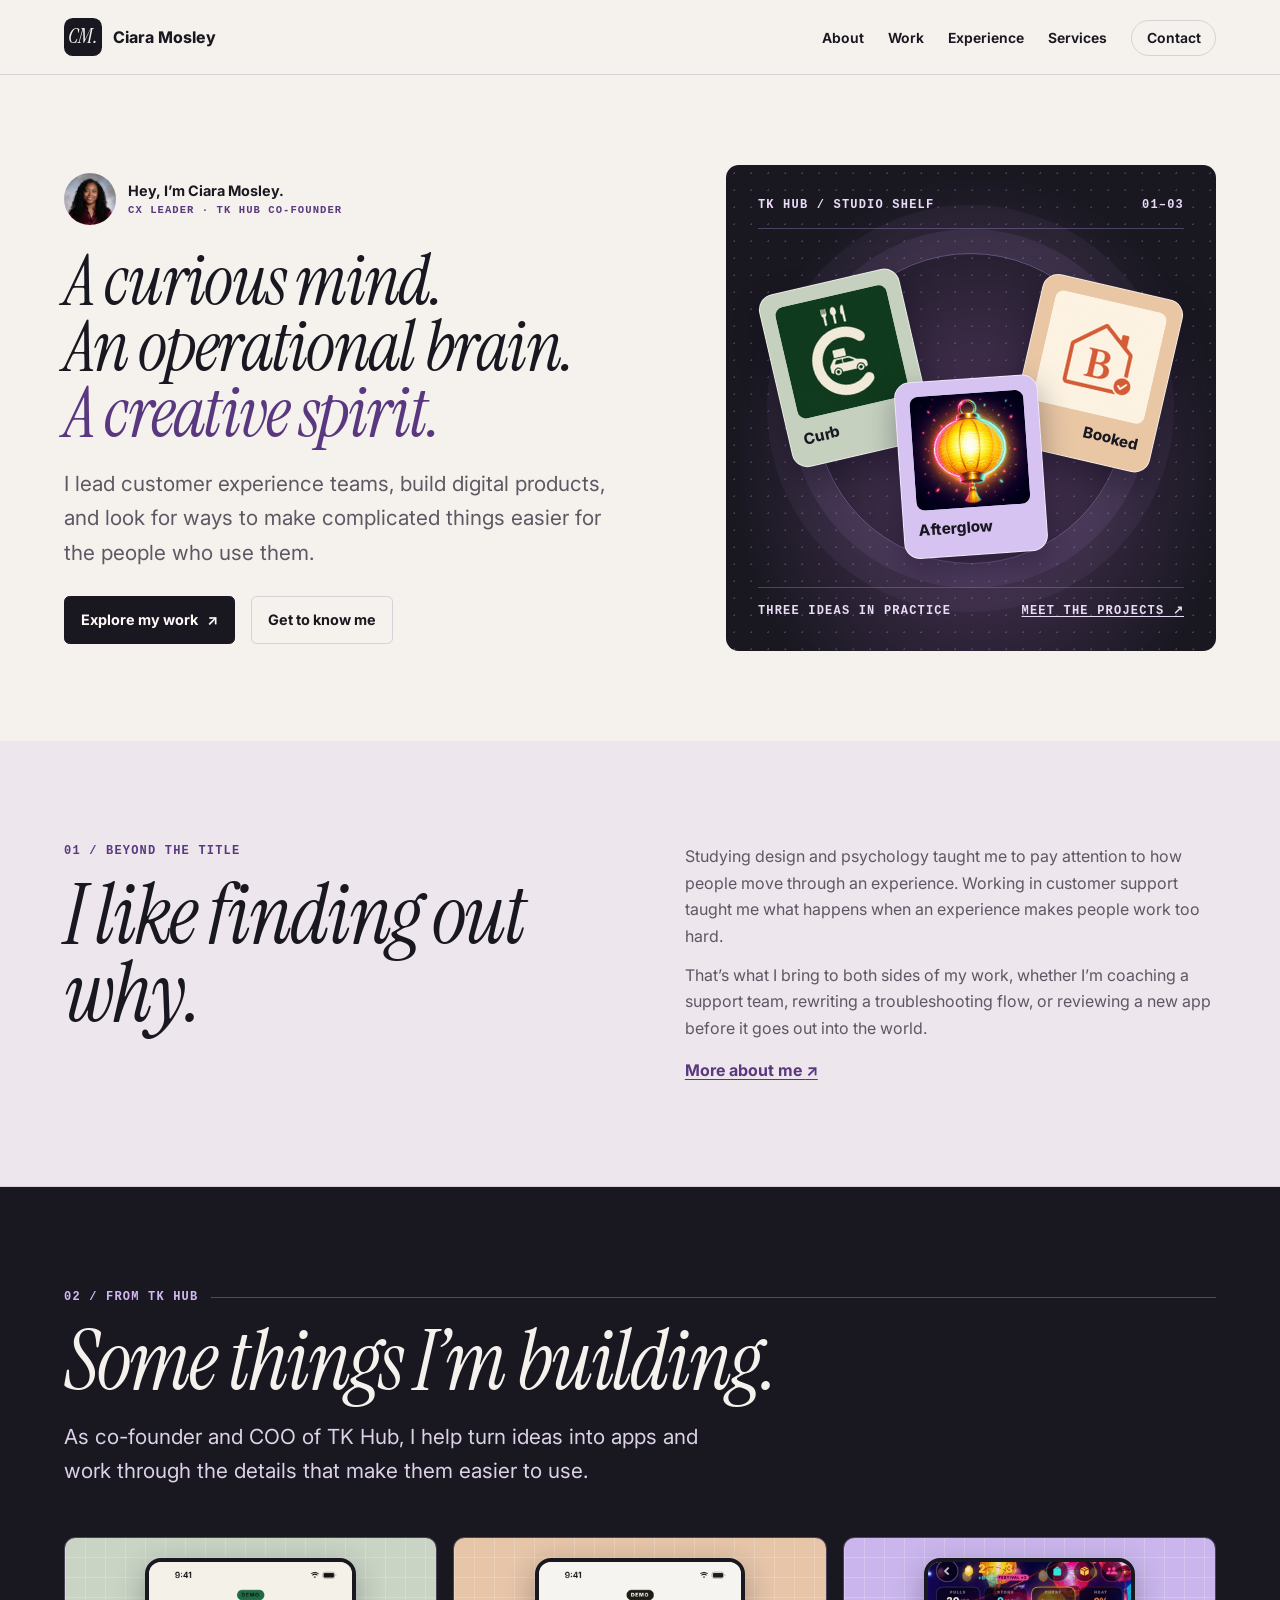
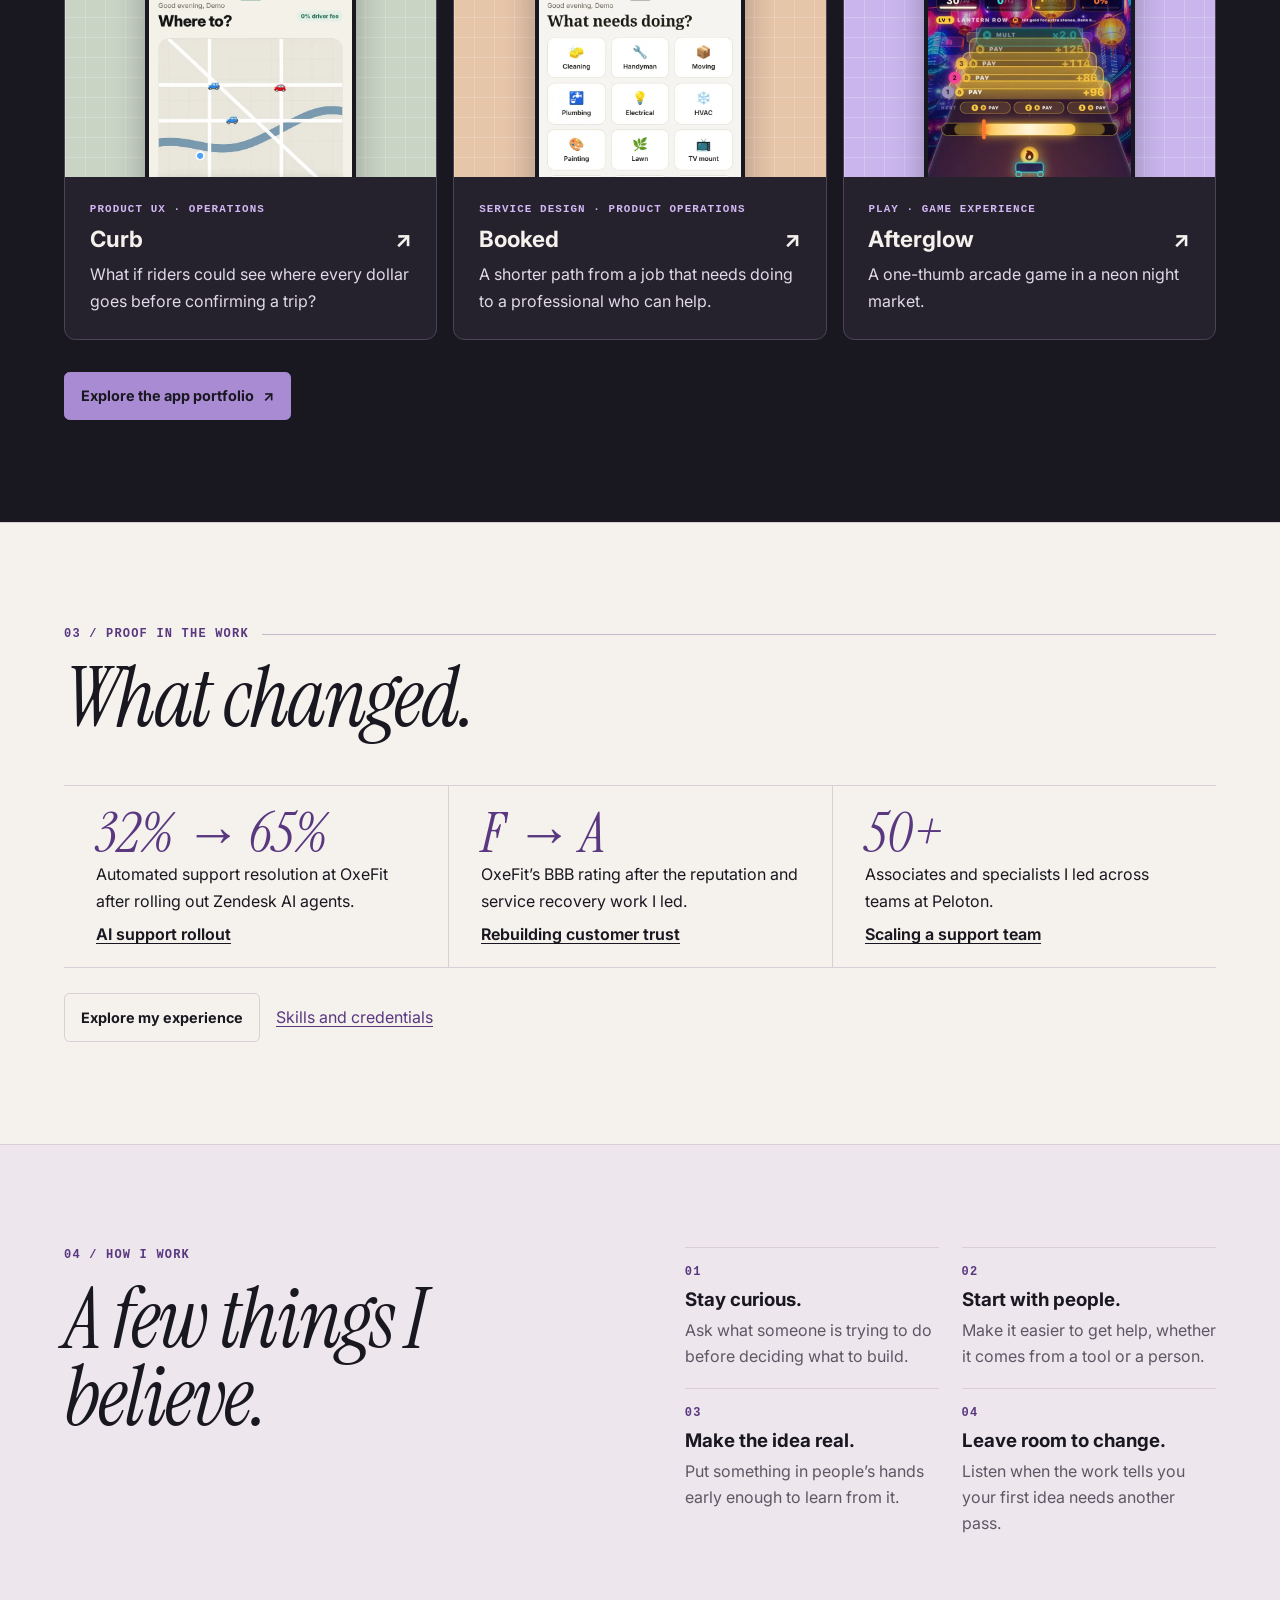
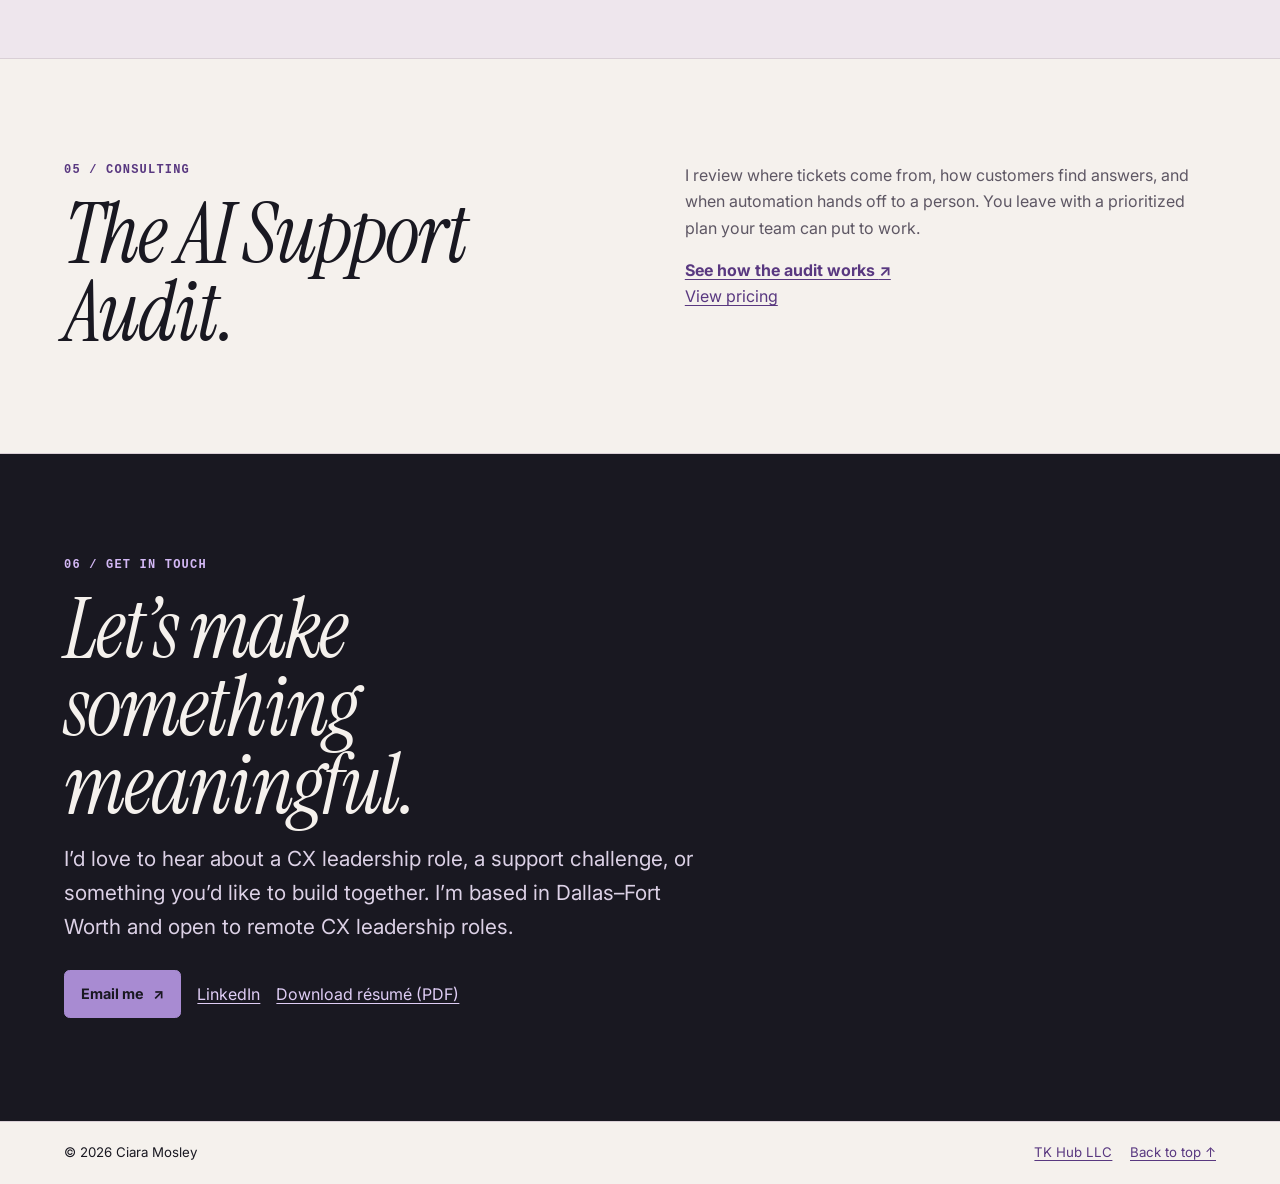
==== commit f110b9f8: "Redesign portfolio around editorial storytelling and creative work" ====
--- a/index.html
+++ b/index.html
@@ -1,674 +1,168 @@
-<!DOCTYPE html>
+<!doctype html>
 <html lang="en">
 <head>
-<meta charset="utf-8">
-<meta name="viewport" content="width=device-width, initial-scale=1">
-<title>Ciara Mosley | Customer Experience Leader</title>
-<meta name="description" content="Ciara Mosley: Customer Experience leader with 8+ years building and scaling support operations, AI support automation, and multi-tier teams. Co-Founder & COO of TK Hub LLC. Open to remote CX leadership roles.">
-<meta name="robots" content="noindex, nofollow">
-<meta name="theme-color" content="#0B2A2E">
-<link rel="icon" type="image/svg+xml" href="favicon.svg">
-<link rel="icon" type="image/png" sizes="32x32" href="favicon-32.png">
-<link rel="apple-touch-icon" href="apple-touch-icon.png">
-<link rel="preload" href="assets/fonts/inter-var.woff2" as="font" type="font/woff2" crossorigin>
-<style>
-@font-face{font-family:"Inter";src:url(assets/fonts/inter-var.woff2) format("woff2");font-weight:100 900;font-display:swap}
-@font-face{font-family:"Instrument Serif";src:url(assets/fonts/instrument-serif-italic.woff2) format("woff2");font-style:italic;font-display:swap}
-:root{
---ink:#0B2A2E;--text:#24393D;--muted:#5D7276;--line:#E2EAEA;--bg:#fff;--soft:#F4F8F7;
---accent:#0E7C74;--accent-2:#0A5F59;--accent-soft:#E3F3F1;--coral:#E8664F;--coral-soft:#FDECE8;--gold:#F2B544;
---r:18px;--sh-sm:0 1px 2px rgba(11,42,46,.06),0 1px 3px rgba(11,42,46,.05);--sh:0 14px 34px -14px rgba(11,42,46,.22),0 2px 6px rgba(11,42,46,.05);--sh-lg:0 30px 60px -22px rgba(11,42,46,.32);
---font:"Inter",ui-sans-serif,system-ui,-apple-system,"Segoe UI",Roboto,Arial,sans-serif;--serif:"Instrument Serif",Georgia,serif;--ease:cubic-bezier(.2,.7,.2,1)}
-*,*::before,*::after{box-sizing:border-box;margin:0;padding:0}
-html{scroll-behavior:smooth;scroll-padding-top:76px;-webkit-text-size-adjust:100%}
-body{font-family:var(--font);color:var(--text);background:var(--bg);line-height:1.62;font-size:16.5px;-webkit-font-smoothing:antialiased;text-rendering:optimizeLegibility}
-img{display:block;max-width:100%}
-a{color:var(--accent)}
-strong{color:var(--ink);font-weight:650}
-.container{max-width:1160px;margin:0 auto;padding:0 24px}
-.sr-only{position:absolute;width:1px;height:1px;overflow:hidden;clip:rect(0 0 0 0);white-space:nowrap}
-.skip{position:absolute;left:16px;top:-60px;z-index:200;background:var(--ink);color:#fff;padding:10px 16px;border-radius:8px;transition:top .2s}.skip:focus{top:12px}
-:focus-visible{outline:3px solid var(--coral);outline-offset:3px;border-radius:6px}
+  <meta charset="utf-8">
+  <meta name="viewport" content="width=device-width, initial-scale=1">
+  <title>Ciara Mosley | CX Leader &amp; Creative Builder</title>
+  <meta name="description" content="Meet Ciara Mosley, a customer experience leader and TK Hub co-founder working across support operations, AI, and digital products.">
+  <meta name="robots" content="noindex, nofollow">
+  <meta name="theme-color" content="#f5f1ed">
+  <meta property="og:type" content="website">
+  <meta property="og:title" content="Ciara Mosley | CX Leader &amp; Creative Builder">
+  <meta property="og:description" content="Meet Ciara Mosley, a customer experience leader and TK Hub co-founder working across support operations, AI, and digital products.">
+  <meta property="og:url" content="https://ciaramosley.com/">
+  <link rel="canonical" href="https://ciaramosley.com/">
+  <link rel="icon" type="image/svg+xml" href="favicon.svg">
+  <link rel="icon" type="image/png" sizes="32x32" href="favicon-32.png">
+  <link rel="apple-touch-icon" href="apple-touch-icon.png">
+  <link rel="stylesheet" href="assets/site.css">
+  <script defer src="assets/site.js"></script>
+</head>
+<body class="home" id="top">
+<a class="skip-link" href="#main">Skip to content</a>
+<header class="site-header">
+  <nav class="site-nav wrap" aria-label="Primary">
+    <a class="brand" href="./"><span class="brand-mark" aria-hidden="true">CM.</span> Ciara Mosley</a>
+    <button class="nav-toggle" type="button" aria-expanded="false" aria-controls="primary-links">Menu</button>
+    <ul class="nav-list" id="primary-links">
+      <li><a href="about.html">About</a></li>
+      <li><a href="work.html">Work</a></li>
+      <li><a href="experience.html">Experience</a></li>
+      <li><a href="services.html">Services</a></li>
+      <li><a class="nav-contact" href="./#contact">Contact</a></li>
+    </ul>
+  </nav>
+</header>
+<main id="main" tabindex="-1">
+<section class="hero" aria-labelledby="hero-title">
+  <div class="wrap hero-grid">
+    <div>
+      <div class="byline">
+        <img src="assets/showcase/ciara.webp" width="112" height="112" alt="">
+        <div><strong>Hey, I’m Ciara Mosley.</strong><p class="code">CX leader · TK Hub co-founder</p></div>
+      </div>
+      <h1 id="hero-title"><span>A curious mind.</span> <span>An operational brain.</span> <span>A creative spirit.</span></h1>
+      <p class="lede">I lead customer experience teams, build digital products, and look for ways to make complicated things easier for the people who use them.</p>
+      <div class="actions">
+        <a class="button" href="work.html">Explore my work <span aria-hidden="true">↗</span></a>
+        <a class="button secondary" href="about.html">Get to know me</a>
+      </div>
+    </div>
+    <figure class="studio">
+      <div class="studio-head code" aria-hidden="true"><span>TK Hub / Studio shelf</span><span>01–03</span></div>
+      <div class="studio-art" aria-hidden="true">
+        <div class="tile curb"><img src="assets/apps/curb.png" width="128" height="128" alt="">Curb</div>
+        <div class="tile booked"><img src="assets/apps/booked.png" width="128" height="128" alt="">Booked</div>
+        <div class="tile afterglow"><img src="assets/apps/afterglow.png" width="128" height="128" alt="">Afterglow</div>
+      </div>
+      <figcaption class="code"><span>Three ideas in practice</span><a href="work.html#tkhub">Meet the projects <span aria-hidden="true">↗</span></a></figcaption>
+    </figure>
+  </div>
+</section>
 
-/* buttons */
-.btn{display:inline-flex;align-items:center;gap:9px;padding:13px 22px;border-radius:12px;font-weight:600;font-size:15px;text-decoration:none;border:1px solid transparent;transition:transform .22s var(--ease),box-shadow .22s,background-color .22s,color .22s,border-color .22s;white-space:nowrap}
-.btn svg{flex:none}
-.btn-primary{background:var(--coral);color:#fff;box-shadow:0 10px 24px -10px rgba(232,102,79,.7)}
-.btn-primary:hover{transform:translateY(-2px);box-shadow:0 16px 30px -12px rgba(232,102,79,.8);background:#df5741}
-.btn-ghost{background:rgba(255,255,255,.08);color:#fff;border-color:rgba(255,255,255,.28)}
-.btn-ghost:hover{background:rgba(255,255,255,.16);transform:translateY(-2px)}
-.btn-line{background:#fff;color:var(--ink);border-color:var(--line);box-shadow:var(--sh-sm)}
-.btn-line:hover{border-color:var(--accent);color:var(--accent);transform:translateY(-2px);box-shadow:var(--sh)}
-
-/* nav */
-.site-header{position:fixed;inset:0 0 auto 0;z-index:100;transition:background-color .3s,box-shadow .3s,border-color .3s;border-bottom:1px solid transparent}
-.site-header.scrolled{background:rgba(255,255,255,.78);backdrop-filter:saturate(180%) blur(16px);-webkit-backdrop-filter:saturate(180%) blur(16px);border-color:rgba(11,42,46,.08);box-shadow:0 6px 24px -18px rgba(11,42,46,.4)}
-.nav{display:flex;align-items:center;justify-content:space-between;height:68px}
-.brand{display:flex;align-items:center;gap:10px;font-weight:750;letter-spacing:-.02em;color:#fff;text-decoration:none;font-size:17px;transition:color .3s}
-.brand-mark{width:34px;height:34px;border-radius:10px;display:grid;place-items:center;background:linear-gradient(135deg,var(--coral),var(--gold));color:#fff;font-size:14px;font-weight:800;letter-spacing:0}
-.scrolled .brand{color:var(--ink)}
-.nav-links{display:flex;align-items:center;gap:4px;list-style:none}
-.nav-links a{position:relative;color:rgba(255,255,255,.82);text-decoration:none;font-size:14.5px;font-weight:550;padding:8px 12px;border-radius:9px;transition:color .2s,background-color .2s}
-.nav-links a:hover{color:#fff;background:rgba(255,255,255,.1)}
-.scrolled .nav-links a{color:var(--text)}
-.scrolled .nav-links a:hover{color:var(--accent);background:var(--accent-soft)}
-.nav-links a.active{color:#fff}
-.scrolled .nav-links a.active{color:var(--accent);background:var(--accent-soft)}
-.nav-links a::after{content:"";position:absolute;left:12px;right:12px;bottom:3px;height:2px;border-radius:2px;background:var(--coral);transform:scaleX(0);transition:transform .3s var(--ease)}
-.nav-links a.active::after{transform:scaleX(1)}
-.nav-links .nav-cta{background:var(--coral);color:#fff!important;margin-left:8px}
-.nav-links .nav-cta::after{display:none}
-.nav-links .nav-cta:hover{background:#df5741!important}
-.nav-toggle{display:none;width:42px;height:42px;border:0;border-radius:10px;background:rgba(255,255,255,.12);position:relative;cursor:pointer}
-.scrolled .nav-toggle{background:var(--soft)}
-.nav-toggle span,.nav-toggle span::before,.nav-toggle span::after{position:absolute;left:12px;width:18px;height:2px;border-radius:2px;background:#fff;content:"";transition:transform .25s,opacity .2s}
-.scrolled .nav-toggle span,.scrolled .nav-toggle span::before,.scrolled .nav-toggle span::after{background:var(--ink)}
-.nav-toggle span{top:20px}.nav-toggle span::before{left:0;top:-6px}.nav-toggle span::after{left:0;top:6px}
-.nav-toggle[aria-expanded="true"] span{background:transparent!important}
-.nav-toggle[aria-expanded="true"] span::before{transform:translateY(6px) rotate(45deg)}
-.nav-toggle[aria-expanded="true"] span::after{transform:translateY(-6px) rotate(-45deg)}
-
-/* hero */
-.hero{position:relative;overflow:hidden;background:#0B2A2E;color:#DCEBEA;padding:150px 0 110px;isolation:isolate}
-.hero-bg{position:absolute;inset:-20%;z-index:-2;background:
-radial-gradient(40% 50% at 15% 25%,rgba(14,124,116,.75),transparent 70%),
-radial-gradient(35% 45% at 85% 20%,rgba(232,102,79,.45),transparent 70%),
-radial-gradient(45% 55% at 70% 90%,rgba(242,181,68,.28),transparent 70%),
-radial-gradient(50% 60% at 30% 100%,rgba(10,95,89,.8),transparent 70%);
-filter:blur(10px);animation:drift 22s ease-in-out infinite alternate}
-@keyframes drift{0%{transform:translate3d(0,0,0) rotate(0) scale(1)}50%{transform:translate3d(3%,-2%,0) rotate(6deg) scale(1.06)}100%{transform:translate3d(-3%,2%,0) rotate(-4deg) scale(1.03)}}
-.hero::after{content:"";position:absolute;inset:0;z-index:-1;background-image:linear-gradient(rgba(255,255,255,.05) 1px,transparent 1px),linear-gradient(90deg,rgba(255,255,255,.05) 1px,transparent 1px);background-size:56px 56px;mask-image:radial-gradient(70% 60% at 50% 40%,#000,transparent)}
-.hero-grid{display:grid;grid-template-columns:1.35fr 1fr;gap:56px;align-items:center}
-.status{display:inline-flex;align-items:center;gap:10px;font-size:13.5px;font-weight:600;color:#fff;background:rgba(255,255,255,.1);border:1px solid rgba(255,255,255,.22);padding:7px 15px 7px 12px;border-radius:999px;backdrop-filter:blur(6px)}
-.dot{width:9px;height:9px;border-radius:50%;background:#4ADE9B;animation:pulse 2.2s infinite}
-@keyframes pulse{0%{box-shadow:0 0 0 0 rgba(74,222,155,.55)}70%{box-shadow:0 0 0 9px rgba(74,222,155,0)}100%{box-shadow:0 0 0 0 rgba(74,222,155,0)}}
-.hero h1{color:#fff;font-size:clamp(2.9rem,6.6vw,5rem);font-weight:780;letter-spacing:-.045em;line-height:1;margin:22px 0 14px}
-.hero h1 em{font-family:var(--serif);font-weight:400;font-style:italic;letter-spacing:-.01em;background:linear-gradient(100deg,#FFD08A,var(--coral));-webkit-background-clip:text;background-clip:text;color:transparent;padding-right:.08em}
-.role{font-size:clamp(1.05rem,1.9vw,1.3rem);color:#fff;font-weight:600;letter-spacing:-.01em}
-.lead{margin-top:14px;max-width:600px;font-size:1.07rem;color:#C5DCDA}
-.lead strong{color:#fff}
-.cta-row{display:flex;flex-wrap:wrap;gap:12px;margin-top:30px}
-.hero-meta{display:flex;flex-wrap:wrap;gap:10px 22px;margin-top:26px;list-style:none;font-size:14px;color:#A9C7C4}
-.hero-meta li{display:flex;align-items:center;gap:7px}
-/* split text */
-.split .w{display:inline-block;overflow:hidden;vertical-align:bottom;padding-bottom:.08em;margin-bottom:-.08em}
-.split .w>span{display:inline-block}
-.js .split .w>span{transform:translateY(105%);transition:transform .9s var(--ease);transition-delay:calc(var(--i)*70ms + 150ms)}
-.js.loaded .split .w>span{transform:none}
-.js .fade{opacity:0;transform:translateY(14px);transition:opacity .8s var(--ease),transform .8s var(--ease);transition-delay:var(--fd,0ms)}
-.js.loaded .fade{opacity:1;transform:none}
-
-/* hero card (TK Hub) */
-.hero-card{position:relative;background:rgba(255,255,255,.07);border:1px solid rgba(255,255,255,.16);border-radius:24px;padding:26px;backdrop-filter:blur(14px);-webkit-backdrop-filter:blur(14px);box-shadow:0 40px 80px -30px rgba(0,0,0,.55)}
-.hero-card::before{content:"";position:absolute;inset:-1px;border-radius:inherit;padding:1px;background:linear-gradient(140deg,rgba(255,208,138,.7),transparent 40%,transparent 60%,rgba(14,124,116,.9));-webkit-mask:linear-gradient(#000 0 0) content-box,linear-gradient(#000 0 0);-webkit-mask-composite:xor;mask-composite:exclude;pointer-events:none}
-.tk{display:flex;align-items:center;gap:14px;text-decoration:none;color:#fff;padding:14px;margin:-6px -6px 18px;border-radius:16px;transition:background-color .25s}
-.tk:hover{background:rgba(255,255,255,.08)}
-.tk img{width:56px;height:56px;border-radius:14px;box-shadow:0 8px 20px -8px rgba(0,0,0,.6);transition:transform .35s var(--ease)}
-.tk:hover img{transform:rotate(-6deg) scale(1.06)}
-.tk small{display:block;font-size:12px;font-weight:700;text-transform:uppercase;letter-spacing:.12em;color:#FFD08A}
-.tk b{display:block;font-size:17px;font-weight:700;letter-spacing:-.01em}
-.tk i{display:block;font-style:normal;font-size:13.5px;color:#A9C7C4}
-.tk .arrow{margin-left:auto;font-size:20px;transition:transform .25s}
-.tk:hover .arrow{transform:translate(3px,-3px)}
-.mini{display:grid;grid-template-columns:1fr 1fr;gap:10px}
-.mini div{background:rgba(255,255,255,.06);border:1px solid rgba(255,255,255,.1);border-radius:14px;padding:14px}
-.mini b{display:block;color:#fff;font-size:22px;font-weight:750;letter-spacing:-.02em;line-height:1.15;font-variant-numeric:tabular-nums}
-.mini span{font-size:12.5px;color:#A9C7C4;line-height:1.35;display:block;margin-top:4px}
-.icons{display:flex;gap:-8px;margin-top:16px;align-items:center}
-.icons img{width:30px;height:30px;border-radius:9px;border:2px solid #0F3337;margin-left:-8px;transition:transform .25s var(--ease)}
-.icons img:first-child{margin-left:0}
-.icons:hover img{transform:translateY(-3px)}
-.icons span{margin-left:12px;font-size:13px;color:#A9C7C4}
-
-/* sections */
-.section{padding:104px 0}
-.section.soft{background:var(--soft)}
-.head{max-width:720px;margin-bottom:48px}
-.eyebrow{display:inline-flex;align-items:center;gap:10px;color:var(--accent);font-weight:700;font-size:12.5px;letter-spacing:.16em;text-transform:uppercase}
-.eyebrow::before{content:"";width:22px;height:2px;border-radius:2px;background:var(--coral)}
-h2{color:var(--ink);font-size:clamp(2rem,3.8vw,2.8rem);font-weight:760;letter-spacing:-.035em;line-height:1.1;margin-top:12px}
-h2 em{font-family:var(--serif);font-weight:400;color:var(--accent);letter-spacing:-.01em;font-size:1.1em}
-.sub{margin-top:14px;color:var(--muted);font-size:1.05rem}
-h3{color:var(--ink);letter-spacing:-.02em}
-
-/* about */
-.about-grid{display:grid;grid-template-columns:1.45fr 1fr;gap:56px;align-items:start}
-.about-copy p{margin-bottom:16px;font-size:1.06rem}
-.about-copy p:first-child{font-size:1.22rem;color:var(--ink);line-height:1.5;letter-spacing:-.01em}
-.quote{position:relative;margin-top:26px;padding:22px 24px 22px 60px;background:var(--coral-soft);border-radius:var(--r);color:var(--ink);font-size:1.05rem}
-.quote::before{content:"\201C";position:absolute;left:18px;top:2px;font-family:var(--serif);font-style:italic;font-size:64px;color:var(--coral);line-height:1.2}
-.facts{background:#fff;border:1px solid var(--line);border-radius:22px;padding:8px 24px;box-shadow:var(--sh)}
-.facts div{display:grid;grid-template-columns:120px 1fr;gap:14px;padding:15px 0;border-bottom:1px solid var(--line);font-size:14.5px}
-.facts div:last-child{border:0}
-.facts dt{font-weight:700;color:var(--accent);font-size:12.5px;text-transform:uppercase;letter-spacing:.08em;padding-top:2px}
-.facts dd{color:var(--ink)}
-
-/* impact */
-.impact{position:relative;background:linear-gradient(160deg,#0B2A2E,#0F3B3E 60%,#123F3A);color:#C5DCDA;padding:96px 0;overflow:hidden}
-.impact::before{content:"";position:absolute;width:600px;height:600px;right:-200px;top:-260px;background:radial-gradient(circle,rgba(232,102,79,.28),transparent 65%)}
-.impact h2{color:#fff}.impact .eyebrow{color:#FFD08A}.impact .sub{color:#A9C7C4}
-.stats{position:relative;display:grid;grid-template-columns:repeat(4,1fr);gap:16px}
-.stat{background:rgba(255,255,255,.05);border:1px solid rgba(255,255,255,.1);border-radius:20px;padding:24px;transition:transform .3s var(--ease),background-color .3s,border-color .3s}
-.stat:hover{transform:translateY(-4px);background:rgba(255,255,255,.09);border-color:rgba(255,208,138,.45)}
-.stat .n{font-size:clamp(2rem,3.2vw,2.6rem);font-weight:780;letter-spacing:-.035em;color:#fff;line-height:1.05;font-variant-numeric:tabular-nums;white-space:nowrap}
-.stat .n .u{color:#FFD08A}
-.stat p{margin-top:10px;font-size:14px;line-height:1.5}
-
-/* timeline */
-.timeline{position:relative;list-style:none;padding-left:40px}
-.timeline::before{content:"";position:absolute;left:11px;top:8px;bottom:8px;width:2px;background:var(--line);border-radius:2px}
-.timeline .progress{position:absolute;left:11px;top:8px;width:2px;height:0;background:linear-gradient(var(--coral),var(--accent));border-radius:2px;transition:height .15s linear}
-.job{position:relative;margin-bottom:22px}
-.job::before{content:"";position:absolute;left:-36px;top:30px;width:16px;height:16px;border-radius:50%;background:#fff;border:3px solid var(--accent);box-shadow:0 0 0 5px var(--soft);transition:background-color .3s,transform .3s}
-.job:hover::before{background:var(--coral);border-color:var(--coral);transform:scale(1.15)}
-.job-card{background:#fff;border:1px solid var(--line);border-radius:var(--r);padding:26px 28px;box-shadow:var(--sh-sm);transition:transform .3s var(--ease),box-shadow .3s,border-color .3s}
-.job-card:hover{transform:translateY(-3px);box-shadow:var(--sh);border-color:#cfe2e0}
-.job-top{display:flex;flex-wrap:wrap;justify-content:space-between;align-items:flex-start;gap:8px 16px}
-.job h3{font-size:1.22rem}
-.co{display:flex;align-items:center;gap:8px;color:var(--accent);font-weight:600;font-size:15px;margin-top:2px}
-.co a{color:inherit;text-underline-offset:3px}
-.co img{width:22px;height:22px;border-radius:6px}
-.when{font-size:13px;font-weight:650;color:var(--accent-2);background:var(--accent-soft);padding:5px 12px;border-radius:999px;white-space:nowrap}
-.ctx{margin-top:10px;color:var(--muted);font-size:15px}
-.job ul{margin-top:12px;padding-left:0;list-style:none}
-.job li{position:relative;padding-left:22px;margin:7px 0;font-size:15.5px}
-.job li::before{content:"";position:absolute;left:4px;top:.68em;width:7px;height:7px;border-radius:2px;background:var(--coral);transform:rotate(45deg)}
-
-/* cases */
-.cases{display:grid;grid-template-columns:repeat(6,1fr);gap:20px}
-.case{grid-column:span 2;position:relative;display:flex;flex-direction:column;background:#fff;border:1px solid var(--line);border-radius:22px;padding:28px;box-shadow:var(--sh-sm);overflow:hidden;transition:transform .35s var(--ease),box-shadow .35s,border-color .35s}
-.case.wide{grid-column:span 3}
-.case::after{content:"";position:absolute;inset:0;background:radial-gradient(400px circle at var(--mx,50%) var(--my,0%),rgba(14,124,116,.09),transparent 45%);opacity:0;transition:opacity .35s;pointer-events:none}
-.case:hover{transform:translateY(-6px);box-shadow:var(--sh-lg);border-color:#cfe2e0}
-.case:hover::after{opacity:1}
-.case-num{font-family:var(--serif);font-style:italic;font-size:2.4rem;line-height:1;color:var(--coral)}
-.kicker{font-size:12px;font-weight:700;color:var(--accent);text-transform:uppercase;letter-spacing:.12em;margin-top:14px}
-.case h3{font-size:1.3rem;margin:6px 0 14px;line-height:1.25}
-.case dl{display:grid;gap:12px;font-size:15px}
-.case dt{font-weight:700;color:var(--ink);font-size:13px;text-transform:uppercase;letter-spacing:.06em}
-.case dd{color:var(--text)}
-.result{margin-top:auto;padding-top:20px}
-.result span{display:block;padding:12px 14px;border-radius:12px;background:var(--accent-soft);color:var(--accent-2);font-weight:700;font-size:14.5px}
-
-/* products */
-.product-grid{list-style:none;display:grid;grid-template-columns:repeat(3,1fr);gap:18px}
-.product{--c:var(--accent);position:relative;display:flex;flex-direction:column;background:#fff;border:1px solid var(--line);border-radius:var(--r);padding:22px;transition:transform .3s var(--ease),box-shadow .3s,border-color .3s}
-.product::before{content:"";position:absolute;left:22px;right:22px;top:0;height:3px;border-radius:0 0 3px 3px;background:var(--c);transform:scaleX(.2);transform-origin:left;opacity:.6;transition:transform .4s var(--ease),opacity .3s}
-.product:hover{transform:translateY(-5px);box-shadow:0 22px 44px -22px color-mix(in srgb,var(--c) 55%,transparent),var(--sh-sm);border-color:color-mix(in srgb,var(--c) 35%,var(--line))}
-.product:hover::before{transform:scaleX(1);opacity:1}
-.product-feature{grid-column:span 1}
-.product-top{display:flex;align-items:center;justify-content:space-between;gap:10px;margin-bottom:14px}
-.product-logo{width:52px;height:52px;border-radius:14px;box-shadow:0 6px 16px -8px rgba(0,0,0,.4);transition:transform .35s var(--ease)}
-.product:hover .product-logo{transform:scale(1.08) rotate(-4deg)}
-.product-tag{font-size:12px;font-weight:650;color:var(--c);background:color-mix(in srgb,var(--c) 10%,#fff);padding:4px 10px;border-radius:999px;text-align:right}
-.product h3{font-size:1.12rem;margin-bottom:6px}
-.product p{font-size:14.5px;color:var(--muted);margin-bottom:14px}
-.product-link{margin-top:auto;font-size:14px;font-weight:650;color:var(--c);text-decoration:none}
-.product-link:hover{text-decoration:underline;text-underline-offset:3px}
-.tk-band{display:flex;flex-wrap:wrap;align-items:center;gap:18px;justify-content:space-between;margin-bottom:28px;padding:20px 24px;border-radius:20px;background:#fff;border:1px solid var(--line);box-shadow:var(--sh-sm)}
-.tk-band .l{display:flex;align-items:center;gap:14px}
-.tk-band img{width:52px;height:52px;border-radius:14px}
-.tk-band p{font-size:15px;color:var(--muted);max-width:640px}
-.tk-band b{color:var(--ink)}
-
-/* skills */
-.skills{display:grid;grid-template-columns:repeat(4,1fr);gap:18px}
-.skill{background:#fff;border:1px solid var(--line);border-radius:var(--r);padding:24px;transition:transform .3s var(--ease),box-shadow .3s}
-.skill:hover{transform:translateY(-4px);box-shadow:var(--sh)}
-.skill .ico{width:42px;height:42px;border-radius:12px;display:grid;place-items:center;background:var(--accent-soft);color:var(--accent);margin-bottom:14px}
-.skill h3{font-size:1.05rem;margin-bottom:12px}
-.chips{list-style:none;display:flex;flex-wrap:wrap;gap:7px}
-.chips li{font-size:13.5px;font-weight:520;color:var(--ink);background:var(--soft);border:1px solid var(--line);padding:5px 11px;border-radius:999px;transition:background-color .2s,border-color .2s,color .2s}
-.chips li:hover{background:var(--accent-soft);border-color:#bfe0dc;color:var(--accent-2)}
-.edu{display:grid;grid-template-columns:1fr 1.4fr;gap:18px;margin-top:18px}
-.edu .skill p{font-size:15px}
-.certs{list-style:none;display:grid;grid-template-columns:1fr 1fr;gap:8px}
-.certs li{font-size:14.5px;padding:10px 12px;border-radius:12px;background:var(--soft);color:var(--ink);font-weight:550}
-.certs li b{color:var(--coral)}
-
-/* contact */
-.contact{position:relative;overflow:hidden;background:#0B2A2E;color:#C5DCDA;padding:110px 0;text-align:center;isolation:isolate}
-.contact .hero-bg{opacity:.7}
-.contact h2{color:#fff;font-size:clamp(2.2rem,4.6vw,3.4rem)}
-.contact h2 em{color:#FFD08A}
-.contact p{max-width:600px;margin:16px auto 32px;font-size:1.08rem}
-.contact .cta-row{justify-content:center}
-footer{background:#071D20;color:#7E9C9A;font-size:13.5px;padding:26px 0}
-footer .container{display:flex;flex-wrap:wrap;justify-content:space-between;gap:10px}
-footer a{color:#C5DCDA;text-decoration:none}footer a:hover{color:#fff}
-.to-top{position:fixed;right:20px;bottom:20px;z-index:90;width:46px;height:46px;border-radius:14px;border:0;display:grid;place-items:center;background:var(--ink);color:#fff;box-shadow:var(--sh);cursor:pointer;opacity:0;visibility:hidden;transform:translateY(10px);transition:opacity .25s,transform .25s,visibility 0s linear .25s,background-color .2s}
-.to-top.show{opacity:1;visibility:visible;transform:none;transition:opacity .25s,transform .25s,visibility 0s}
-.to-top:hover{background:var(--coral)}
-.scroll-bar{position:fixed;left:0;top:0;height:3px;z-index:101;width:100%;transform-origin:left;transform:scaleX(0);background:linear-gradient(90deg,var(--coral),var(--gold))}
-
-/* reveal */
-.js .reveal{opacity:0;transform:translateY(22px);transition:opacity .8s var(--ease),transform .8s var(--ease);transition-delay:var(--d,0ms)}
-.js .reveal.in{opacity:1;transform:none}
-
-@media (max-width:1020px){.stats{grid-template-columns:repeat(2,1fr)}.skills{grid-template-columns:repeat(2,1fr)}.product-grid{grid-template-columns:repeat(2,1fr)}.case,.case.wide{grid-column:span 3}}
-@media (max-width:860px){
-.hero{padding:120px 0 80px}.hero-grid,.about-grid,.edu{grid-template-columns:1fr}.hero-grid{gap:40px}
-.nav-toggle{display:block}
-.nav-links{position:absolute;top:68px;left:12px;right:12px;flex-direction:column;align-items:stretch;gap:2px;padding:10px;background:#fff;border:1px solid var(--line);border-radius:18px;box-shadow:var(--sh-lg);opacity:0;visibility:hidden;transform:translateY(-8px);transition:opacity .25s,transform .25s,visibility 0s linear .25s}
-.nav-links.open{opacity:1;visibility:visible;transform:none;transition:opacity .25s,transform .25s}
-.nav-links a,.scrolled .nav-links a{color:var(--ink);padding:12px 14px}
-.nav-links a::after{display:none}
-.nav-links a.active{color:var(--accent);background:var(--accent-soft)}
-.nav-links .nav-cta{margin:6px 0 0;text-align:center}
-.section{padding:76px 0}.impact,.contact{padding:76px 0}}
-@media (max-width:620px){
-body{font-size:16px}.container{padding:0 18px}
-.stats{grid-template-columns:1fr 1fr;gap:12px}.stat{padding:18px}.stat .n{font-size:1.75rem}.stat p{font-size:13px}
-.product-grid,.skills,.certs{grid-template-columns:1fr}.case,.case.wide{grid-column:1/-1}
-.timeline{padding-left:28px}.timeline::before,.timeline .progress{left:5px}.job::before{left:-29px;width:14px;height:14px}
-.job-card{padding:20px}.facts div{grid-template-columns:1fr;gap:2px}
-.cta-row .btn{flex:1 1 auto;justify-content:center}
-.mini b{font-size:19px}}
-@media (prefers-reduced-motion:reduce){
-html{scroll-behavior:auto}
-*,*::before,*::after{animation:none!important;transition:none!important}
-.js .reveal,.js .fade,.js .split .w>span{opacity:1!important;transform:none!important}}
-</style>
-</head>
-<body>
-<a class="skip" href="#main">Skip to content</a>
-<div class="scroll-bar" aria-hidden="true"></div>
-<header class="site-header">
-<nav class="nav container" aria-label="Primary">
-<a class="brand" href="#top"><span class="brand-mark" aria-hidden="true">CM</span>Ciara Mosley</a>
-<button class="nav-toggle" aria-expanded="false" aria-controls="nav-links" aria-label="Menu"><span></span></button>
-<ul class="nav-links" id="nav-links">
-<li><a href="#about">About</a></li><li><a href="#impact">Impact</a></li><li><a href="#experience">Experience</a></li><li><a href="#work">Work</a></li><li><a href="#tkhub">TK Hub</a></li><li><a href="#services">Services</a></li><li><a href="#skills">Skills</a></li><li><a class="nav-cta" href="#contact">Contact</a></li>
-</ul></nav></header>
-
-<main id="main">
-<section class="hero" id="top" tabindex="-1" aria-labelledby="hero-title">
-<div class="hero-bg" aria-hidden="true"></div>
-<div class="container hero-grid">
-<div>
-<p class="status fade"><span class="dot" aria-hidden="true"></span>Open to remote CX leadership roles</p>
-<h1 id="hero-title" class="split">Ciara <em>Mosley</em></h1>
-<p class="role fade" style="--fd:500ms">Head of Customer Experience · CX Operations, AI Enablement &amp; Retention</p>
-<p class="lead fade" style="--fd:620ms"><strong>8+ years</strong> building and scaling support operations across connected fitness, AI-powered products, and B2B and B2C environments. Built AI support agents on Zendesk that lifted automated resolution from <strong>32% to 65%</strong>, and led teams of <strong>50+</strong> at Peloton.</p>
-<div class="cta-row fade" style="--fd:740ms">
-<a class="btn btn-primary" href="mailto:wolfxchii@gmail.com?subject=CX%20leadership%20opportunity"><svg aria-hidden="true" viewBox="0 0 24 24" width="18" height="18"><path fill="currentColor" d="M3 5h18a1 1 0 0 1 1 1v12a1 1 0 0 1-1 1H3a1 1 0 0 1-1-1V6a1 1 0 0 1 1-1Zm1.4 2 7.6 5.6L19.6 7H4.4ZM20 8.4l-7.4 5.4a1 1 0 0 1-1.2 0L4 8.4V17h16V8.4Z"/></svg>Email Ciara</a>
-<a class="btn btn-ghost" href="Ciara-Mosley-Resume.pdf" download><svg aria-hidden="true" viewBox="0 0 24 24" width="18" height="18"><path fill="currentColor" d="M11 3h2v9.6l3.3-3.3 1.4 1.4L12 16.4l-5.7-5.7 1.4-1.4 3.3 3.3V3ZM4 19h16v2H4v-2Z"/></svg>Résumé (PDF)</a>
-<a class="btn btn-ghost" href="https://www.linkedin.com/in/ciaramosley" target="_blank" rel="noopener"><svg aria-hidden="true" viewBox="0 0 24 24" width="18" height="18"><path fill="currentColor" d="M4.98 3.5a2.5 2.5 0 1 1 0 5 2.5 2.5 0 0 1 0-5ZM3 9.75h4V21H3V9.75Zm6.5 0h3.83v1.54h.06c.53-1 1.84-2.06 3.8-2.06 4.06 0 4.81 2.67 4.81 6.15V21h-4v-4.95c0-1.18-.02-2.7-1.65-2.7-1.65 0-1.9 1.29-1.9 2.62V21h-4V9.75Z"/></svg>LinkedIn<span class="sr-only"> (opens in a new tab)</span></a>
-</div>
-<ul class="hero-meta fade" style="--fd:860ms">
-<li><svg aria-hidden="true" viewBox="0 0 24 24" width="16" height="16"><path fill="currentColor" d="M12 2a7 7 0 0 1 7 7c0 5.2-7 13-7 13S5 14.2 5 9a7 7 0 0 1 7-7Zm0 4.5a2.5 2.5 0 1 0 0 5 2.5 2.5 0 0 0 0-5Z"/></svg>Dallas–Fort Worth, TX area · Remote</li>
-<li><svg aria-hidden="true" viewBox="0 0 24 24" width="16" height="16"><path fill="currentColor" d="m9.5 16.6-4.6-4.6 1.4-1.4 3.2 3.2 7.9-7.9 1.4 1.4-9.3 9.3Z"/></svg>CCXP certified</li>
-<li><svg aria-hidden="true" viewBox="0 0 24 24" width="16" height="16"><path fill="currentColor" d="m9.5 16.6-4.6-4.6 1.4-1.4 3.2 3.2 7.9-7.9 1.4 1.4-9.3 9.3Z"/></svg>Claude &amp; ChatGPT daily</li>
-</ul>
-</div>
-<aside class="hero-card fade" style="--fd:450ms" aria-label="Current role at TK Hub">
-<a class="tk" href="https://tkhub.app/" target="_blank" rel="noopener">
-<img src="assets/tkhub-logo.png" width="56" height="56" alt="TK Hub logo">
-<span><small>Now</small><b>Co-Founder &amp; COO at TK Hub</b><i>tkhub.app · May 2026 – Present</i></span>
-<span class="arrow" aria-hidden="true">↗</span><span class="sr-only"> (opens in a new tab)</span></a>
-<div class="mini">
-<div><b>32→65%</b><span>automated resolution with AI agents (OxeFit)</span></div>
-<div><b>50+</b><span>associates &amp; specialists led (Peloton)</span></div>
-<div><b>4.8</b><span>monthly CSAT, high-volume B2C</span></div>
-<div><b>F → A</b><span>OxeFit BBB rating turnaround</span></div>
-</div>
-<div class="icons" aria-hidden="true">
-<img src="assets/apps/curb.png" alt=""><img src="assets/apps/booked.png" alt=""><img src="assets/apps/zilt.png" alt=""><img src="assets/apps/role.png" alt=""><img src="assets/apps/apex.png" alt=""><span>+5 more TK Hub apps</span>
-</div>
-</aside>
-</div></section>
-
-<section class="section" id="about" aria-labelledby="about-title">
-<div class="container about-grid">
-<div class="about-copy">
-<div class="reveal"><p class="eyebrow">About</p><h2 id="about-title" style="margin-bottom:22px">Operational rigor, <em>hands-on</em> execution.</h2></div>
-<p class="reveal">Customer Experience leader with 8+ years building and scaling support operations across connected fitness, AI-powered products, and B2B and B2C environments in SaaS / tech.</p>
-<p class="reveal">At <strong>OxeFit</strong>, Ciara owned end-to-end CX for three product experiences (XS1, XP1, and OxeAI) and built AI support agents on Zendesk that lifted automated resolution from 32% to 65%. At <strong>Peloton</strong>, she managed 10 technical support agents as Team Lead, then led teams of 50+ associates and specialists as Senior Supervisor, Operational Excellence.</p>
-<p class="reveal">She has managed team leads, supervisors/managers, and outsourced BPO teams, including a <strong>50-person outsourced BPO</strong> support team for two years, across phone, email, chat, and social. She builds multi-tier teams, standardizes customer journeys, resolves executive-level escalations and disputes, and turns customer signal into product and process change.</p>
-<p class="reveal">Today she is <strong>Co-Founder &amp; COO of <a href="https://tkhub.app/" target="_blank" rel="noopener">TK Hub LLC</a></strong>, an app studio, and uses Claude and ChatGPT daily for research, documentation, and product work.</p>
-<blockquote class="quote reveal">A former manager describes Ciara as very diligent, hard-working, and a top performer.</blockquote>
-</div>
-<dl class="facts reveal">
-<div><dt>Focus</dt><dd>CX strategy &amp; operations, support automation &amp; AI enablement, retention</dd></div>
-<div><dt>Channels</dt><dd>Phone, email, chat &amp; social</dd></div>
-<div><dt>Metrics</dt><dd>Tracks CSAT, QA, NPS, FCR &amp; AHT</dd></div>
-<div><dt>Team scope</dt><dd>Team leads, supervisors/managers &amp; outsourced BPO teams (incl. a 50-person BPO team for two years)</dd></div>
-<div><dt>Financial</dt><dd>Resource allocation, operating-cost improvements, vendor coordination, and payment/refund/dispute workflows with Finance</dd></div>
-<div><dt>Platforms</dt><dd>Zendesk (incl. AI agents), Salesforce, Gorgias, SendGrid</dd></div>
-<div><dt>Industry</dt><dd>SaaS / Tech / Software</dd></div>
-</dl>
-</div></section>
-
-<section class="impact" id="impact" aria-labelledby="impact-title">
-<div class="container">
-<div class="head reveal"><p class="eyebrow">Career highlights</p><h2 id="impact-title">Results on record</h2><p class="sub">Every number below comes straight from her résumé.</p></div>
-<div class="stats">
-<div class="stat reveal"><div class="n"><span class="u">$</span><span data-count="35">35</span><span class="u">M+</span></div><p>annual revenue growth generated, while reducing operating expenses by $150K+</p></div>
-<div class="stat reveal"><div class="n"><span data-count="65">65</span><span class="u">%</span></div><p>automated resolution with AI support agents on Zendesk, up from 32% (OxeFit)</p></div>
-<div class="stat reveal"><div class="n"><span data-count="50">50</span><span class="u">+</span></div><p>associates &amp; specialists led at Peloton, with a 50% team promotion rate</p></div>
-<div class="stat reveal"><div class="n"><span data-count="4.8" data-dec="1">4.8</span></div><p>monthly CSAT sustained across high-volume B2C support operations</p></div>
-<div class="stat reveal"><div class="n">F <span class="u">→</span> A</div><p>OxeFit BBB rating, through the reputation strategy she led</p></div>
-<div class="stat reveal"><div class="n"><span class="u">−</span><span data-count="35">35</span><span class="u">%</span></div><p>recurring escalations via root cause analysis with Product, Engineering &amp; CS</p></div>
-<div class="stat reveal"><div class="n"><span class="u">−</span><span data-count="10">10</span><span class="u">%</span></div><p>support ticket volume from self-service resources (FAQ libraries, video tutorials)</p></div>
-<div class="stat reveal"><div class="n"><span data-count="95">95</span><span class="u">%</span></div><p>SLA adherence on ~2,000 technical inquiries per month as senior escalation point</p></div>
-</div></div></section>
-
-<section class="section soft" id="experience" aria-labelledby="exp-title">
-<div class="container">
-<div class="head reveal"><p class="eyebrow">Experience</p><h2 id="exp-title">Career <em>timeline</em></h2></div>
-<ol class="timeline"><span class="progress" aria-hidden="true"></span>
-<li class="job reveal"><div class="job-card"><div class="job-top"><div><h3>Co-Founder &amp; Chief Operating Officer</h3><div class="co"><img src="assets/tkhub-logo.png" alt="" width="22" height="22"><a href="https://tkhub.app/" target="_blank" rel="noopener">TK Hub LLC ↗</a>· Remote</div></div><span class="when">May 2026 – Present</span></div>
-<p class="ctx">App studio that builds and ships consumer and business apps (including Curb, Booked, and Zilt) on the App Store and Google Play.</p>
-<ul><li>Coordinates day-to-day operations and app-development priorities; reviews product design and user experience, tracks development progress, and assesses launch readiness.</li>
-<li>Responds to support inquiries, troubleshoots reported issues, documents and prioritizes bugs, and helps coordinate and verify fixes.</li>
-<li>Uses AI (Claude and ChatGPT) daily for research, documentation, and app-development work, such as reviewing the Curb app's UX and launch readiness and turning findings into clear priorities.</li></ul></div></li>
-<li class="job reveal"><div class="job-card"><div class="job-top"><div><h3>Customer Experience Manager</h3><div class="co">OxeFit · Plano, TX</div></div><span class="when">Jun 2025 – Sep 2026</span></div>
-<p class="ctx">Owned end-to-end CX for three connected-fitness and AI product experiences (XS1, XP1, OxeAI): technical support, memberships, service and delivery, escalations, customer education, and the full post-purchase journey.</p>
-<ul><li>Designed, built, and optimized AI support agents on Zendesk that raised automated resolution from 32% to 65%.</li>
-<li>Led a five-person support team across Tier 1, Tier 2, and commercial support: performance standards, escalation paths, SOPs, hiring, onboarding, and coaching.</li>
-<li>Launched the OxeFit Help Center from the ground up as primary technical writer and customer education lead.</li>
-<li>Standardized 10+ critical customer journeys, including dedicated VIP and investor paths.</li>
-<li>Led reputation strategy that took OxeFit's BBB rating from F to A; resolved executive-level escalations on multi-thousand-dollar purchases and disputes.</li>
-<li>Managed subscription, payment, refund, and dispute workflows across 7 commerce and payment platforms in partnership with Finance.</li></ul></div></li>
-<li class="job reveal"><div class="job-card"><div class="job-top"><div><h3>Senior Supervisor, Operational Excellence</h3><div class="co">Peloton Interactive · Plano, TX</div></div><span class="when">Nov 2021 – Jun 2025</span></div>
-<ul><li>Led and mentored cross-functional teams of up to 50+ associates and specialists across B2B and B2C channels.</li>
-<li>Increased CSAT 95% through targeted coaching, predictive analytics, and team management best practices.</li>
-<li>Reduced vendor dispute errors 30% and customer complaints 15%; cut recurring escalations 35%.</li>
-<li>Improved dispute resolution efficiency 40% through workflow redesign and automated triage systems.</li>
-<li>Improved agent and leader proficiency on Peloton support tickets 30% through large-scale process improvement programs.</li>
-<li>Generated $50K in annual savings by optimizing resource allocation and establishing clear KPIs; decreased fraud cases 20% with a new risk management program; achieved a 30% delivery save rate.</li></ul></div></li>
-<li class="job reveal"><div class="job-card"><div class="job-top"><div><h3>Hardware &amp; Software Team Lead</h3><div class="co">Peloton Interactive · Plano, TX</div></div><span class="when">Oct 2019 – Nov 2021</span></div>
-<ul><li>Senior escalation point for an average of 2,000 technical inquiries per month, maintaining 95% SLA adherence with real-time monitoring tools and agile methods.</li>
-<li>Managed a team of 10 technical support agents, aligning operational strategy with rapid company growth.</li>
-<li>Reduced Tier 3 escalation rates 30% with troubleshooting workflows built with product managers; cut new-hire ramp-up time 20%.</li></ul></div></li>
-<li class="job reveal"><div class="job-card"><div class="job-top"><div><h3>Outsourced BPO Leadership</h3><div class="co">Across her support leadership roles</div></div><span class="when">2 years</span></div>
-<ul><li>Managed a 50-person outsourced BPO support team for two years, alongside team leads and supervisors/managers.</li></ul></div></li>
-</ol></div></section>
-
-<section class="section" id="work" aria-labelledby="work-title">
-<div class="container">
-<div class="head reveal"><p class="eyebrow">Selected work</p><h2 id="work-title">Case <em>studies</em></h2><p class="sub">Built only from her résumé: the challenge, what she did, and the result on record.</p></div>
-<div class="cases">
-<article class="case wide reveal"><span class="case-num">01</span><p class="kicker">OxeFit · AI Enablement</p><h3>AI support agent rollout on Zendesk</h3>
-<dl><div><dt>Challenge</dt><dd>Support for three connected-fitness and AI products relied heavily on agent-assisted help.</dd></div>
-<div><dt>What she did</dt><dd>Designed, built, and optimized AI support agents on Zendesk, backed by a Help Center she launched from scratch: information architecture, content standards, help articles, troubleshooting guides, and release notes.</dd></div></dl>
-<div class="result"><span>Automated resolution 32% → 65%, more than doubling the automation rate</span></div></article>
-<article class="case wide reveal"><span class="case-num">02</span><p class="kicker">Peloton · Team Scaling</p><h3>From 10 agents to teams of 50+</h3>
-<dl><div><dt>Challenge</dt><dd>Rapid company growth demanded scalable support across B2B and B2C channels.</dd></div>
-<div><dt>What she did</dt><dd>Grew from Team Lead of 10 technical agents to Senior Supervisor leading 50+ associates and specialists; built training programs, tailored development plans, and clear KPIs.</dd></div></dl>
-<div class="result"><span>50% team promotion rate · −20% new-hire ramp-up time · CSAT +95%</span></div></article>
-<article class="case reveal"><span class="case-num">03</span><p class="kicker">OxeFit · Service Recovery</p><h3>Reputation turnaround: BBB F → A</h3>
-<dl><div><dt>Challenge</dt><dd>High-value purchases, disputes, and service failures were damaging trust.</dd></div>
-<div><dt>What she did</dt><dd>Resolved executive-level escalations balancing financial risk and retention, standardized 10+ critical journeys, and led the XS1 Self-Service Repair program.</dd></div></dl>
-<div class="result"><span>BBB rating improved from F to A</span></div></article>
-<article class="case reveal"><span class="case-num">04</span><p class="kicker">Peloton · Operational Excellence</p><h3>Disputes, escalations &amp; fraud</h3>
-<dl><div><dt>Challenge</dt><dd>Recurring escalations, vendor disputes, and fraud added cost and friction.</dd></div>
-<div><dt>What she did</dt><dd>Ran root cause analysis with Product, Engineering, and Customer Success; redesigned workflows with automated triage; launched a risk and fraud prevention program.</dd></div></dl>
-<div class="result"><span>−35% escalations · +40% dispute efficiency · −20% fraud · $50K annual savings</span></div></article>
-<article class="case reveal"><span class="case-num">05</span><p class="kicker">TK Hub LLC · Operations</p><h3>Launch readiness as Co-Founder &amp; COO</h3>
-<dl><div><dt>Context</dt><dd>App studio shipping apps such as Curb, Booked, and Zilt on the App Store and Google Play.</dd></div>
-<div><dt>What she does</dt><dd>Runs day-to-day operations and priorities, reviews UX, handles support and bug triage, and uses Claude and ChatGPT daily, e.g., reviewing the Curb app's UX and launch readiness.</dd></div></dl>
-<div class="result"><span>Operations, support &amp; launch readiness for a multi-app studio</span></div></article>
-</div></div></section>
-
-<section class="section soft" id="tkhub" aria-labelledby="tk-title">
-<div class="container">
-<div class="head reveal"><p class="eyebrow">Co-Founder &amp; COO · TK Hub LLC</p><h2 id="tk-title">TK Hub <em>apps</em></h2><p class="sub">TK Hub LLC is an app studio shipping consumer and business apps on the App Store and Google Play. As Co-Founder &amp; COO since May 2026, Ciara co-leads the portfolio below: day-to-day operations and priorities, product design and UX review, launch readiness, and customer support and bug triage.</p></div>
-<div class="tk-band reveal"><div class="l"><img src="assets/tkhub-logo.png" width="52" height="52" alt="TK Hub logo"><p><b>TK Hub LLC</b><br>Ciara's role: operations, UX review, launch readiness, support &amp; bug triage.</p></div><a class="btn btn-line" href="https://tkhub.app/" target="_blank" rel="noopener">Visit tkhub.app<span class="sr-only"> (opens in a new tab)</span> <span aria-hidden="true">↗</span></a></div>
-<ul class="product-grid">
-          <li class="product reveal" style="--c:#0F766E">
-            <div class="product-top"><img class="product-logo" src="assets/apps/apex.png" width="52" height="52" alt="APEX logo" loading="lazy" decoding="async"><span class="product-tag">Healthcare SaaS · B2B</span></div>
-            <h3>APEX: Peak of Care</h3>
-            <p>Practice management software for dental and healthcare offices: scheduling, charts, imaging, and billing in one patient record. Monthly or annual plans, cancel anytime.</p>
-            <a class="product-link" href="https://apexpeakofcare.app/" target="_blank" rel="noopener">apexpeakofcare.app<span class="sr-only"> (APEX website, opens in a new tab)</span><span aria-hidden="true"> ↗</span></a>
-          </li>
-          <li class="product reveal" style="--c:#1F3A5F">
-            <div class="product-top"><img class="product-logo" src="assets/apps/role.png" width="52" height="52" alt="Role logo" loading="lazy" decoding="async"><span class="product-tag">Career · Job applications</span></div>
-            <h3>Role</h3>
-            <p>A job application tool: upload a true resume, and Role builds an ATS-ready packet and applies on the company's own career page, not through Easy Apply.</p>
-            <a class="product-link" href="https://tryrole.app/" target="_blank" rel="noopener">tryrole.app<span class="sr-only"> (Role website, opens in a new tab)</span><span aria-hidden="true"> ↗</span></a>
-          </li>
-          <li class="product reveal" style="--c:#B45309">
-            <div class="product-top"><img class="product-logo" src="assets/apps/booked.png" width="52" height="52" alt="Booked logo" loading="lazy" decoding="async"><span class="product-tag">Home services</span></div>
-            <h3>Booked</h3>
-            <p>Post a home-services job, one verified pro takes it and sets the real price. No bidding wars and no lead fees.</p>
-            <a class="product-link" href="https://trybooked.app/" target="_blank" rel="noopener">trybooked.app<span class="sr-only"> (Booked website, opens in a new tab)</span><span aria-hidden="true"> ↗</span></a>
-          </li>
-          <li class="product reveal" style="--c:#15803D">
-            <div class="product-top"><img class="product-logo" src="assets/apps/curb.png" width="52" height="52" alt="Curb logo" loading="lazy" decoding="async"><span class="product-tag">Rides &amp; food</span></div>
-            <h3>Curb</h3>
-            <p>Rideshare and food delivery where drivers set their own meter and every dollar is shown before the rider confirms.</p>
-            <a class="product-link" href="https://getoncurb.app/" target="_blank" rel="noopener">getoncurb.app<span class="sr-only"> (Curb website, opens in a new tab)</span><span aria-hidden="true"> ↗</span></a>
-          </li>
-          <li class="product reveal" style="--c:#7C3AED">
-            <div class="product-top"><img class="product-logo" src="assets/apps/zilt.png" width="52" height="52" alt="Zilt logo" loading="lazy" decoding="async"><span class="product-tag">Social video</span></div>
-            <h3>Zilt</h3>
-            <p>Short-video social app with full-screen Pulses, private Circles, and an Inner inbox. Includes Jolt, a filtered social space for ages 13–15 with parent messaging controls.</p>
-            <a class="product-link" href="https://tryzilt.app/" target="_blank" rel="noopener">tryzilt.app<span class="sr-only"> (Zilt website, opens in a new tab)</span><span aria-hidden="true"> ↗</span></a>
-          </li>
-          <li class="product reveal" style="--c:#BE185D">
-            <div class="product-top"><img class="product-logo" src="assets/apps/our-people.png" width="52" height="52" alt="Our People logo" loading="lazy" decoding="async"><span class="product-tag">Family caregiving</span></div>
-            <h3>Our People</h3>
-            <p>One quiet place for a small, invited circle caring for an aging parent: daily check-ins, who has which duty, and an emergency packet that's always ready.</p>
-            <a class="product-link" href="https://tryourpeople.app/" target="_blank" rel="noopener">tryourpeople.app<span class="sr-only"> (Our People website, opens in a new tab)</span><span aria-hidden="true"> ↗</span></a>
-          </li>
-          <li class="product reveal" style="--c:#B91C1C">
-            <div class="product-top"><img class="product-logo" src="assets/apps/radr.png" width="52" height="52" alt="RADR logo" loading="lazy" decoding="async"><span class="product-tag">Driving</span></div>
-            <h3>RADR</h3>
-            <p>A driving companion with a live map of police, radar, cameras, and hazards, plus a Black Box that logs every drive.</p>
-            <a class="product-link" href="https://fep0gxqfi1xjmq14cu1jh-web.rork.live" target="_blank" rel="noopener">Open RADR<span class="sr-only"> (RADR web app, opens in a new tab)</span><span aria-hidden="true"> ↗</span></a>
-          </li>
-          <li class="product reveal" style="--c:#C2410C">
-            <div class="product-top"><img class="product-logo" src="assets/apps/wrace.png" width="52" height="52" alt="WRACE logo" loading="lazy" decoding="async"><span class="product-tag">Racing game</span></div>
-            <h3>WRACE</h3>
-            <p>A 3D garage and racing sim: build a car in the bay with real parts, then take it to real tracks for drag, street, circuit, and oval events.</p>
-            <a class="product-link" href="https://tdus47a1sse2iygdmq74l-web-wrace.rork.live" target="_blank" rel="noopener">Open WRACE<span class="sr-only"> (WRACE web app, opens in a new tab)</span><span aria-hidden="true"> ↗</span></a>
-          </li>
-          <li class="product reveal" style="--c:#6D28D9">
-            <div class="product-top"><img class="product-logo" src="assets/apps/afterglow.png" width="52" height="52" alt="Afterglow logo" loading="lazy" decoding="async"><span class="product-tag">Arcade game</span></div>
-            <h3>Afterglow</h3>
-            <p>A one-thumb arcade game set in a neon night market, for iPhone and iPad.</p>
-            <a class="product-link" href="https://tryafterglow.app/" target="_blank" rel="noopener">tryafterglow.app<span class="sr-only"> (Afterglow website, opens in a new tab)</span><span aria-hidden="true"> ↗</span></a>
-          </li>
-          <li class="product reveal" style="--c:#334155">
-            <div class="product-top"><img class="product-logo" src="assets/apps/noir.png" width="52" height="52" alt="Noir logo" loading="lazy" decoding="async"><span class="product-tag">Social casino game</span></div>
-            <h3>Noir</h3>
-            <p>A free-to-play social casino game played with virtual coins only. 18+, no real-money gambling.</p>
-            <a class="product-link" href="https://ivvjsw68rwbrkh312y96z-web.rork.live" target="_blank" rel="noopener">Open Noir<span class="sr-only"> (Noir web app, opens in a new tab)</span><span aria-hidden="true"> ↗</span></a>
-          </li>
-        </ul>
-</div></section>
-
-<!-- AI Support Audit: services section. Styles scoped under #services. -->
-<style>
-#services{--teal:#0E3B43;--teal-2:#134B55;--teal-3:#1B5E69;--coral:#FF7A66;--coral-soft:rgba(255,122,102,.14);--ink:#F3F7F7;--muted:#A9C3C6;--line:rgba(255,255,255,.10);
-  background:radial-gradient(1200px 600px at 85% -10%,#17606B 0%,transparent 60%),var(--teal);color:var(--ink);font-family:var(--font);line-height:1.6;padding:96px 24px}
-#services *{box-sizing:border-box}
-#services .cm-wrap{max-width:1120px;margin:0 auto}
-#services .cm-eyebrow{color:var(--coral);font-weight:700;letter-spacing:.18em;text-transform:uppercase;font-size:.78rem;margin:0 0 12px}
-#services h2{font-size:clamp(2.2rem,4.5vw,3.4rem);font-weight:900;line-height:1.08;margin:0 0 18px;letter-spacing:-.01em}
-#services h2 em{font-style:normal;font-family:inherit;font-weight:inherit;font-size:1em;letter-spacing:inherit;color:var(--coral)}
-#services h3{font-size:1.5rem;font-weight:900;margin:0 0 22px}
-#services h4{font-size:1.05rem;font-weight:700;margin:0 0 4px}
-#services p{margin:0}
-#services .cm-lede{color:var(--muted);font-size:1.15rem;max-width:720px}
-#services .cm-facts{display:flex;flex-wrap:wrap;gap:10px;margin:28px 0 0;padding:0;list-style:none}
-#services .cm-facts li{border:1px solid var(--line);background:rgba(255,255,255,.04);padding:8px 14px;border-radius:999px;font-size:.9rem}
-#services .cm-facts b{color:var(--coral)}
-#services .cm-block{margin-top:80px}
-#services .cm-grid2{display:grid;grid-template-columns:1fr 1fr;gap:48px}
-#services .cm-who{list-style:none;padding:0;margin:0;display:grid;gap:14px}
-#services .cm-who li{display:grid;gap:2px;padding:16px 18px;background:var(--teal-2);border-radius:14px;border:1px solid var(--line)}
-#services .cm-who strong{color:var(--coral);font-size:.8rem;letter-spacing:.08em;text-transform:uppercase}
-#services .cm-who span{color:var(--ink)}
-#services .cm-probs{list-style:none;padding:0;margin:0;display:grid;gap:14px}
-#services .cm-probs li{padding-left:22px;position:relative;color:var(--muted)}
-#services .cm-probs li::before{content:"";position:absolute;left:0;top:.62em;width:9px;height:9px;border-radius:50%;background:var(--coral)}
-#services .cm-probs strong{color:var(--ink)}
-#services .cm-inc{list-style:none;padding:0;margin:0;display:grid;grid-template-columns:repeat(auto-fit,minmax(300px,1fr));gap:16px}
-#services .cm-inc li{display:flex;gap:16px;padding:22px;background:var(--teal-2);border:1px solid var(--line);border-radius:16px;transition:border-color .2s,transform .2s}
-#services .cm-inc li:hover{border-color:var(--coral);transform:translateY(-2px)}
-#services .cm-inc p{color:var(--muted);font-size:.95rem}
-#services .cm-num{color:var(--coral);font-weight:900;font-size:1.3rem;line-height:1.2}
-#services .cm-proc{list-style:none;padding:0;margin:0;display:grid;grid-template-columns:repeat(5,1fr);gap:0;border-top:2px solid var(--coral)}
-#services .cm-proc li{padding:20px 18px 0 0;position:relative}
-#services .cm-proc li::before{content:"";position:absolute;top:-8px;left:0;width:14px;height:14px;border-radius:50%;background:var(--teal);border:3px solid var(--coral)}
-#services .cm-when{display:block;color:var(--coral);font-weight:700;font-size:.8rem;letter-spacing:.08em;text-transform:uppercase;margin:6px 0 6px}
-#services .cm-proc p{color:var(--muted);font-size:.92rem}
-#services .cm-dels{columns:2;column-gap:48px;padding:0;margin:0;list-style:none}
-#services .cm-dels li{break-inside:avoid;padding:10px 0 10px 28px;border-bottom:1px solid var(--line);position:relative}
-#services .cm-dels li::before{content:"✓";position:absolute;left:0;color:var(--coral);font-weight:900}
-#services .cm-tiers{display:grid;grid-template-columns:repeat(3,1fr);gap:20px;align-items:stretch}
-#services .cm-tier{background:var(--teal-2);border:1px solid var(--line);border-radius:20px;padding:30px 26px}
-#services .cm-tier--featured{background:linear-gradient(180deg,var(--teal-3),var(--teal-2));border:2px solid var(--coral);box-shadow:0 20px 50px rgba(0,0,0,.25)}
-#services .cm-tier__tag{display:inline-block;font-size:.72rem;font-weight:700;letter-spacing:.1em;text-transform:uppercase;color:var(--coral);background:var(--coral-soft);padding:4px 10px;border-radius:999px;margin-bottom:14px}
-#services .cm-tier__name{font-size:1.25rem}
-#services .cm-tier__price{font-size:clamp(1.55rem,2.1vw,2.15rem);font-weight:900;margin:8px 0 18px;line-height:1.15;letter-spacing:-.02em}
-#services .cm-tier__price span{display:block;font-size:.8rem;font-weight:400;letter-spacing:0;color:var(--muted);margin-top:8px}
-#services .cm-founding{margin:0 0 16px;padding:12px 14px;border-radius:14px;background:var(--coral-soft);border:1px solid rgba(255,122,102,.45);color:var(--ink);font-size:.88rem;line-height:1.45}
-#services .cm-founding b{color:var(--coral);font-weight:700}
-#services .cm-smallbiz{margin-top:20px;padding:22px 26px;border-radius:20px;border:1px dashed rgba(255,122,102,.45);background:rgba(255,255,255,.04);display:flex;justify-content:space-between;align-items:center;gap:20px 28px;flex-wrap:wrap}
-#services .cm-smallbiz h4{font-size:1.15rem;margin:0 0 4px}
-#services .cm-smallbiz p{color:var(--muted);max-width:640px}
-#services .cm-tier ul{list-style:none;padding:18px 0 0;margin:0;border-top:1px solid var(--line);display:grid;gap:10px}
-#services .cm-tier li{padding-left:22px;position:relative;font-size:.95rem}
-#services .cm-tier li::before{content:"";position:absolute;left:0;top:.6em;width:10px;height:2px;background:var(--coral)}
-#services .cm-note{color:var(--muted);font-size:.88rem;margin-top:18px}
-#services .cm-follow{list-style:none;padding:0;margin:28px 0 0;display:grid;grid-template-columns:1fr 1fr;gap:16px}
-#services .cm-follow li{padding:18px 20px;border:1px dashed rgba(255,122,102,.45);border-radius:14px;color:var(--muted);font-size:.95rem}
-#services .cm-follow strong{color:var(--ink)}
-#services .cm-proof p{color:var(--muted);margin-bottom:12px;max-width:820px}
-#services details{border-bottom:1px solid var(--line);padding:18px 0}
-#services summary{cursor:pointer;font-weight:700;list-style:none;display:flex;justify-content:space-between;gap:16px}
-#services summary::-webkit-details-marker{display:none}
-#services summary::after{content:"+";color:var(--coral);font-size:1.4rem;line-height:1;transition:transform .2s}
-#services details[open] summary::after{transform:rotate(45deg)}
-#services details p{color:var(--muted);margin-top:10px;max-width:820px}
-#services .cm-cta{margin-top:80px;padding:48px;border-radius:24px;background:linear-gradient(120deg,var(--coral),#FF9A80);color:#14272B;display:flex;justify-content:space-between;align-items:center;gap:32px;flex-wrap:wrap}
-#services .cm-cta h3{margin:0 0 8px;color:#14272B}
-#services .cm-cta p{max-width:620px}
-#services .cm-btn{display:inline-block;background:var(--teal);color:#fff;text-decoration:none;font-weight:700;padding:16px 28px;border-radius:999px;white-space:nowrap;transition:transform .2s,background .2s}
-#services .cm-btn:hover{background:#0A2D33;transform:translateY(-2px)}
-#services a:focus-visible,#services summary:focus-visible{outline:3px solid var(--coral);outline-offset:3px}
-@media (max-width:900px){#services .cm-grid2,#services .cm-tiers,#services .cm-follow{grid-template-columns:1fr}
-  #services .cm-proc{grid-template-columns:1fr;border-top:0;border-left:2px solid var(--coral);padding-left:22px}
-  #services .cm-proc li{padding:0 0 22px} #services .cm-proc li::before{left:-31px;top:4px}
-  #services .cm-dels{columns:1} #services{padding:72px 20px} #services .cm-cta,#services .cm-smallbiz{padding:28px 22px}}
-</style>
-<section id="services" aria-labelledby="services-title">
-  <div class="cm-wrap">
-    <p class="cm-eyebrow">Services</p>
-    <h2 id="services-title">The <em>AI Support Audit</em></h2>
-    <p class="cm-lede">A two-week review of your help desk, knowledge base, AI agent, and escalation paths, ending in a prioritized roadmap your team can act on.</p>
-    <ul class="cm-facts">
-      <li><b>Starting at</b> $3,500</li><li><b>About 2 weeks</b></li><li><b>10-500</b> employees</li><li>Zendesk · Gorgias · Salesforce (Service Cloud)</li>
-    </ul>
-
-    <div class="cm-block cm-grid2">
-      <div><h3>Who it's for</h3><ul class="cm-who"><li><strong>Company size</strong><span>Roughly 10 to 500 employees, with a support team that has outgrown its setup.</span></li><li><strong>Industries</strong><span>DTC brands, connected hardware, and SaaS, where orders, device troubleshooting, and account questions share one queue.</span></li><li><strong>Platforms</strong><span>Zendesk, Gorgias, Salesforce (Service Cloud), or a comparable help desk, with or without an AI agent already live.</span></li><li><strong>Who usually buys</strong><span>A Head of Support, CX lead, COO, or founder who wants an outside view before spending more on headcount or tools.</span></li></ul></div>
-      <div><h3>Problems it solves</h3><ul class="cm-probs"><li><strong>Your AI agent is live, but the automated resolution rate has stalled.</strong> Customers loop, ask for a human, or get confident wrong answers.</li><li><strong>The knowledge base has drifted.</strong> Articles contradict each other, miss top contact reasons, or were never written for an AI agent to read.</li><li><strong>You cannot say what is driving ticket volume.</strong> Tags and fields grew over time and no longer tell you much.</li><li><strong>Escalations bounce.</strong> Tickets move between tiers or an outsourced partner without clear ownership, so customers write in again.</li><li><strong>You are about to hire or buy before fixing the system.</strong> You want to know what the current setup can do first.</li></ul></div>
-    </div>
-
-    <div class="cm-block"><h3>What's included</h3><ul class="cm-inc"><li><span class="cm-num">01</span><div><h4>Help desk and ticket-mix review</h4><p>Queues, views, routing, tags, macros, and SLAs, plus a recent ticket sample mapped by contact reason, channel, and effort.</p></div></li><li><span class="cm-num">02</span><div><h4>Knowledge base gap analysis</h4><p>Your help center checked against your top contact reasons: what is missing, outdated, duplicated, or hard for customers and AI agents to use.</p></div></li><li><span class="cm-num">03</span><div><h4>AI agent and automation configuration review</h4><p>The content your AI agent draws from, its intents or procedures, guardrails, handoff rules, and a sample of real AI conversations, plus the triggers and rules around it.</p></div></li><li><span class="cm-num">04</span><div><h4>Escalation workflow review</h4><p>How tickets move to Tier 2, specialist teams, or an outsourced partner, where ownership gets unclear, and where customers end up contacting you again.</p></div></li><li><span class="cm-num">05</span><div><h4>Prioritized roadmap</h4><p>Every finding ranked by effort and expected impact, split into quick wins (days), near-term fixes (weeks), and larger projects (quarter), each with an estimated effect on volume, resolution, or effort.</p></div></li></ul></div>
-
-    <div class="cm-block"><h3>How it works</h3><ol class="cm-proc"><li><span class="cm-when">Before kickoff</span><h4>Access and data</h4><p>You grant read-only access and share a recent ticket export (90 days is ideal), plus a short intake questionnaire.</p></li><li><span class="cm-when">Days 1-2</span><h4>Kickoff and interviews</h4><p>A 60-minute kickoff, then short interviews with your support lead, a few frontline agents, and whoever owns escalations.</p></li><li><span class="cm-when">Days 3-6</span><h4>Analysis</h4><p>Ticket-mix analysis, knowledge base gap review, and AI agent and automation configuration review.</p></li><li><span class="cm-when">Days 7-8</span><h4>Escalations and roadmap</h4><p>Escalation mapping, then findings are scored and built into the roadmap.</p></li><li><span class="cm-when">Days 9-10</span><h4>Readout and handoff</h4><p>Live readout, written report, and Q&amp;A. You leave with an owner and next step for every quick win.</p></li></ol></div>
-
-    <div class="cm-block"><h3>What you get</h3><ul class="cm-dels"><li>Written audit report covering all five review areas, with screenshots and examples from your own tickets</li><li>Contact-reason breakdown showing where your volume actually comes from</li><li>Knowledge base gap list: articles to write, merge, rewrite, or retire</li><li>AI agent and automation findings with specific configuration changes</li><li>Current-state escalation map with the recommended future state</li><li>Prioritized roadmap with quick wins, estimated impact, and suggested owners</li><li>Recorded live readout session for anyone who could not attend</li></ul></div>
-
-    <div class="cm-block" id="pricing">
-      <h3>Pricing</h3>
-      <div class="cm-tiers">
-      <article class="cm-tier">
-        <p class="cm-tier__tag">For one help desk and one brand</p>
-        <h4 class="cm-tier__name">Focused Audit</h4>
-        <p class="cm-tier__price">Starting at $3,500<span>about 2 weeks</span></p>
-        <p class="cm-founding"><b>Founding client offer:</b> $2,500 for the first 2 clients, in exchange for a testimonial or case study.</p>
-        <ul><li>All five review areas on one help desk and one brand</li><li>Ticket-mix analysis on a recent sample</li><li>Up to 3 stakeholder interviews</li><li>Written report and prioritized roadmap</li><li>60-minute live readout</li></ul>
-      </article>
-      <article class="cm-tier cm-tier--featured">
-        <p class="cm-tier__tag">Most teams start here</p>
-        <h4 class="cm-tier__name">Full Audit</h4>
-        <p class="cm-tier__price">Quote on request<span>Custom scope · about 2 weeks</span></p>
-        <ul><li>Everything in Focused Audit</li><li>Up to 2 brands or 2 help desk instances</li><li>Up to 6 stakeholder interviews, including frontline agents</li><li>Sample review of real AI agent conversations</li><li>Escalation mapping across tiers and any outsourced partner</li><li>Estimated impact for every roadmap item</li><li>90-minute readout plus a 30-day follow-up call</li></ul>
-      </article>
-      <article class="cm-tier">
-        <p class="cm-tier__tag">Findings plus hands-on fixes</p>
-        <h4 class="cm-tier__name">Audit + Quick-Win Sprint</h4>
-        <p class="cm-tier__price">Quote on request<span>Custom scope · about 4 weeks</span></p>
-        <ul><li>Everything in Full Audit</li><li>A two-week sprint after the readout, implementing the top quick wins (up to 40 hours of hands-on work)</li><li>Knowledge base and AI agent configuration updates made directly in your help desk</li><li>Before-and-after measurement plan so you can track what changed</li></ul>
-      </article>
-      </div>
-      <aside class="cm-smallbiz">
-        <div><h4>Smaller team or tighter budget?</h4><p>Ask about custom pricing for small businesses.</p></div>
-        <a class="cm-btn" href="#contact">Ask about custom pricing</a>
-      </aside>
-      <p class="cm-note">The Focused Audit starts at $3,500. Full Audit and the Quick-Win Sprint are quoted for your scope and confirmed in writing before work starts. Book an implementation project within 30 days of your readout and 50% of the audit fee is credited toward it.</p>
-      <ul class="cm-follow"><li><strong>Implementation project.</strong> A fixed-scope project to deliver the larger roadmap items: knowledge base rebuild, AI agent reconfiguration, routing and escalation redesign. Scoped and quoted from the roadmap, typically $5,000 to $20,000 depending on scope (estimate).</li><li><strong>Monthly retainer.</strong> Ongoing advisory and hands-on tuning: a monthly review of your support and AI agent performance, knowledge base upkeep, and a standing call with your team. From $2,500 per month (estimate), month to month.</li></ul>
-    </div>
-
-    <div class="cm-block cm-proof"><h3>Why work with me</h3><p>At OxeFit, as Customer Experience Manager, I designed and optimized the AI support agents in Zendesk, raising automated resolution from 32% to 65%. I built the OxeAI Help Center from scratch, standardized more than 10 customer journeys, and helped take the company&#x27;s BBB rating from F to A.</p><p>At Peloton, I helped build the Level 2 Operational Excellence function, led more than 50 associates, and oversaw a BPO partner of about 150 agents. Over that time we reported 35% fewer recurring escalations and 40% better dispute-resolution efficiency.</p><p>I am a Certified Customer Experience Professional (CCXP). I have run these systems from the inside, so the roadmap you get is one an in-house team can actually carry out.</p></div>
-
-    <div class="cm-block"><h3>FAQ</h3><details><summary>Which help desks do you work with?</summary><p>Zendesk, Gorgias, and Salesforce (Service Cloud) are the most common. If you use a comparable help desk, ask on the intro call and I will tell you plainly whether it is a good fit.</p></details><details><summary>We have not launched an AI agent yet. Is this still useful?</summary><p>Yes. The audit then focuses on readiness: which contact reasons are good candidates for automation, what the knowledge base needs first, and how handoffs to your team should work from day one.</p></details><details><summary>Will you change anything in our help desk?</summary><p>Not during the audit. The review is read-only. Changes happen in the Quick-Win Sprint, an implementation project, or by your own team using the roadmap.</p></details><details><summary>How much of my team&#x27;s time does it take?</summary><p>Plan for a 60-minute kickoff, a few 30-to-45-minute interviews, and the readout. For most teams that is a few hours in total, spread across two weeks.</p></details><details><summary>Can you guarantee a specific automated resolution rate?</summary><p>No, and you should be wary of anyone who does. Every impact figure in the roadmap is an estimate based on your own ticket data, and the report shows the reasoning behind it.</p></details><details><summary>How do you handle our customer data?</summary><p>I am happy to sign your NDA, I work with the lowest access level that gets the job done, and ticket exports are deleted at the end of the engagement.</p></details><details><summary>Do you work remotely?</summary><p>Yes, the audit is fully remote. For teams in Dallas-Fort Worth, an on-site kickoff or readout is available on request.</p></details><details><summary>What happens after the readout?</summary><p>Your team can run the roadmap on its own. If you want help, the Quick-Win Sprint, an implementation project, or a monthly retainer picks up where the audit ends.</p></details></div>
-
-    <div class="cm-cta">
-      <div><h3>Ready to see what your support setup can do?</h3><p>Book a 20-minute intro call. Tell me which help desk you use and what is bothering you most, and I will tell you which tier fits, or whether you need an audit at all.</p></div>
-      <a class="cm-btn" href="#contact">Book an intro call</a>
+<section class="section soft" id="about" aria-labelledby="about-title">
+  <div class="wrap editorial-split">
+    <div><p class="kicker">01 / Beyond the title</p><h2 id="about-title">I like finding out why.</h2></div>
+    <div class="prose">
+      <p>Studying design and psychology taught me to pay attention to how people move through an experience. Working in customer support taught me what happens when an experience makes people work too hard.</p>
+      <p>That’s what I bring to both sides of my work, whether I’m coaching a support team, rewriting a troubleshooting flow, or reviewing a new app before it goes out into the world.</p>
+      <a class="text-link" href="about.html">More about me <span aria-hidden="true">↗</span></a>
     </div>
   </div>
 </section>
 
-<section class="section" id="skills" aria-labelledby="skills-title">
-<div class="container">
-<div class="head reveal"><p class="eyebrow">Skills &amp; tools</p><h2 id="skills-title">What she <em>brings</em></h2></div>
-<div class="skills">
-<div class="skill reveal"><div class="ico" aria-hidden="true"><svg viewBox="0 0 24 24" width="22" height="22"><path fill="none" stroke="currentColor" stroke-width="1.8" stroke-linecap="round" stroke-linejoin="round" d="M16 19v-1a4 4 0 0 0-4-4H6a4 4 0 0 0-4 4v1M9 10a3 3 0 1 0 0-6 3 3 0 0 0 0 6ZM22 19v-1a4 4 0 0 0-3-3.9M16 4.1a3 3 0 0 1 0 5.8"/></svg></div><h3>CX Leadership</h3><ul class="chips"><li>CX strategy &amp; operations</li><li>Managing team leads, supervisors &amp; managers</li><li>Outsourced BPO management</li><li>Multi-tier team leadership</li><li>Customer retention &amp; loyalty</li><li>Operational excellence</li></ul></div>
-<div class="skill reveal"><div class="ico" aria-hidden="true"><svg viewBox="0 0 24 24" width="22" height="22"><path fill="none" stroke="currentColor" stroke-width="1.8" stroke-linecap="round" stroke-linejoin="round" d="M12 3v3M12 18v3M3 12h3M18 12h3M6.3 6.3l2.1 2.1M15.6 15.6l2.1 2.1M6.3 17.7l2.1-2.1M15.6 8.4l2.1-2.1M12 9a3 3 0 1 0 0 6 3 3 0 0 0 0-6Z"/></svg></div><h3>Automation &amp; AI</h3><ul class="chips"><li>AI support agents (Zendesk)</li><li>Claude &amp; ChatGPT (daily)</li><li>Self-service &amp; knowledge base</li><li>Technical writing</li><li>Process design &amp; SOPs</li><li>Automated triage</li></ul></div>
-<div class="skill reveal"><div class="ico" aria-hidden="true"><svg viewBox="0 0 24 24" width="22" height="22"><path fill="none" stroke="currentColor" stroke-width="1.8" stroke-linecap="round" stroke-linejoin="round" d="M4 19V5M4 19h16M8 15l3-4 3 2 5-6"/></svg></div><h3>Operations</h3><ul class="chips"><li>Phone, email, chat &amp; social</li><li>CSAT, QA, NPS, FCR &amp; AHT</li><li>Escalation &amp; service recovery</li><li>Dispute &amp; chargeback management</li><li>Resource allocation &amp; cost improvement</li><li>Vendor coordination</li></ul></div>
-<div class="skill reveal"><div class="ico" aria-hidden="true"><svg viewBox="0 0 24 24" width="22" height="22"><path fill="none" stroke="currentColor" stroke-width="1.8" stroke-linecap="round" stroke-linejoin="round" d="M4 5h16v11H4zM9 20h6M12 16v4"/></svg></div><h3>Platforms</h3><ul class="chips"><li>Zendesk</li><li>Salesforce</li><li>Gorgias</li><li>SendGrid (HTML email)</li><li>Shopify</li><li>Affirm</li><li>PayPal</li><li>QuickBooks</li><li>Apple</li><li>Amazon</li><li>TrueMed</li></ul></div>
-</div>
-<div class="edu">
-<div class="skill reveal"><div class="ico" aria-hidden="true"><svg viewBox="0 0 24 24" width="22" height="22"><path fill="none" stroke="currentColor" stroke-width="1.8" stroke-linecap="round" stroke-linejoin="round" d="m2 9 10-5 10 5-10 5L2 9Zm4 2v5c3 2.5 9 2.5 12 0v-5"/></svg></div><h3>Education</h3><p><strong>B.A., Interdisciplinary Design and Psychology</strong><br>University of North Texas</p></div>
-<div class="skill reveal"><div class="ico" aria-hidden="true"><svg viewBox="0 0 24 24" width="22" height="22"><path fill="none" stroke="currentColor" stroke-width="1.8" stroke-linecap="round" stroke-linejoin="round" d="m8.5 12.5 2.5 2.5 4.5-5M12 3l7 3v5c0 4.5-3 8.3-7 10-4-1.7-7-5.5-7-10V6l7-3Z"/></svg></div><h3>Certifications</h3><ul class="certs"><li><b>CCXP</b> · Certified Customer Experience Professional</li><li>Google Project Management</li><li>Google IT Support Professional</li><li>Certified Dangerous Goods Professional (CDGP)</li></ul></div>
-</div></div></section>
+<section class="section dark" aria-labelledby="work-title">
+  <div class="wrap">
+    <header class="section-heading" id="tkhub"><p class="kicker rule-label">02 / From TK Hub</p><h2 id="work-title">Some things I’m building.</h2>
+      <p class="lede">As co-founder and COO of TK Hub, I help turn ideas into apps and work through the details that make them easier to use.</p>
+    </header>
+    <ul class="project-grid">
+      <li>
+        <a class="project curb" href="work.html#curb">
+          <div class="project-image"><img src="assets/showcase/curb.webp" width="600" height="1301" alt="" loading="lazy" decoding="async"></div>
+          <div class="project-body">
+            <p class="code">Product UX · Operations</p>
+            <h3>Curb <span aria-hidden="true">↗</span></h3>
+            <p>What if riders could see where every dollar goes before confirming a trip?</p>
+          </div>
+        </a>
+      </li>
+      <li>
+        <a class="project booked" href="work.html#booked">
+          <div class="project-image"><img src="assets/showcase/booked.webp" width="600" height="1301" alt="" loading="lazy" decoding="async"></div>
+          <div class="project-body">
+            <p class="code">Service design · Product operations</p>
+            <h3>Booked <span aria-hidden="true">↗</span></h3>
+            <p>A shorter path from a job that needs doing to a professional who can help.</p>
+          </div>
+        </a>
+      </li>
+      <li>
+        <a class="project afterglow" href="work.html#afterglow">
+          <div class="project-image"><img src="assets/showcase/afterglow.webp" width="720" height="1280" alt="" loading="lazy" decoding="async"></div>
+          <div class="project-body">
+            <p class="code">Play · Game experience</p>
+            <h3>Afterglow <span aria-hidden="true">↗</span></h3>
+            <p>A one-thumb arcade game in a neon night market.</p>
+          </div>
+        </a>
+      </li>
+    </ul>
+    <div class="section-footer"><a class="button" href="work.html#app-portfolio">Explore the app portfolio <span aria-hidden="true">↗</span></a></div>
+  </div>
+</section>
 
-<section class="contact" id="contact" aria-labelledby="contact-title">
-<div class="hero-bg" aria-hidden="true"></div>
-<div class="container reveal">
-<p class="eyebrow" style="color:#FFD08A">Contact</p>
-<h2 id="contact-title">Let's talk <em>CX leadership.</em></h2>
-<p>Ciara is open to remote customer experience leadership roles. Based in the Dallas–Fort Worth, TX area.</p>
-<div class="cta-row">
-<a class="btn btn-primary" href="mailto:wolfxchii@gmail.com?subject=CX%20leadership%20opportunity">wolfxchii@gmail.com</a>
-<a class="btn btn-ghost" href="https://www.linkedin.com/in/ciaramosley" target="_blank" rel="noopener">linkedin.com/in/ciaramosley<span class="sr-only"> (opens in a new tab)</span></a>
-<a class="btn btn-ghost" href="Ciara-Mosley-Resume.pdf" download>Download résumé (PDF)</a>
-</div></div></section>
+<section class="section" id="impact" aria-labelledby="impact-title">
+  <div class="wrap">
+    <header class="section-heading"><p class="kicker rule-label">03 / Proof in the work</p><h2 id="impact-title">What changed.</h2></header>
+    <ul class="metric-grid" id="work">
+      <li><b>32% → 65%</b><p>Automated support resolution at OxeFit after rolling out Zendesk AI agents.</p><a href="work.html#automation">AI support rollout</a></li>
+      <li><b>F → A</b><p>OxeFit’s BBB rating after the reputation and service recovery work I led.</p><a href="work.html#service-recovery">Rebuilding customer trust</a></li>
+      <li><b>50+</b><p>Associates and specialists I led across teams at Peloton.</p><a href="work.html#team-scaling">Scaling a support team</a></li>
+    </ul>
+    <div class="actions" id="experience"><a class="button secondary" href="experience.html">Explore my experience</a> <a href="experience.html#skills" id="skills">Skills and credentials</a></div>
+  </div>
+</section>
+
+<section class="section soft" aria-labelledby="values-title">
+  <div class="wrap editorial-split">
+    <div><p class="kicker">04 / How I work</p><h2 id="values-title">A few things I believe.</h2></div>
+    <ul class="values">
+      <li><p class="code">01</p><h3>Stay curious.</h3><p>Ask what someone is trying to do before deciding what to build.</p></li>
+      <li><p class="code">02</p><h3>Start with people.</h3><p>Make it easier to get help, whether it comes from a tool or a person.</p></li>
+      <li><p class="code">03</p><h3>Make the idea real.</h3><p>Put something in people’s hands early enough to learn from it.</p></li>
+      <li><p class="code">04</p><h3>Leave room to change.</h3><p>Listen when the work tells you your first idea needs another pass.</p></li>
+    </ul>
+  </div>
+</section>
+
+<section class="section" id="services" aria-labelledby="services-summary">
+  <div class="wrap editorial-split">
+    <div><p class="kicker">05 / Consulting</p><h2 id="services-summary">The AI Support Audit.</h2></div>
+    <div class="prose"><p>I review where tickets come from, how customers find answers, and when automation hands off to a person. You leave with a prioritized plan your team can put to work.</p>
+      <a class="text-link" href="services.html">See how the audit works <span aria-hidden="true">↗</span></a><br>
+      <a href="services.html#pricing" id="pricing">View pricing</a>
+    </div>
+  </div>
+</section>
+
+<section class="section contact dark" id="contact" aria-labelledby="contact-title">
+  <div class="wrap">
+    <p class="kicker">06 / Get in touch</p><h2 id="contact-title">Let’s make something meaningful.</h2>
+    <p class="lede">I’d love to hear about a CX leadership role, a support challenge, or something you’d like to build together. I’m based in Dallas–Fort Worth and open to remote CX leadership roles.</p>
+    <div class="actions">
+      <a class="button" href="mailto:wolfxchii@gmail.com">Email me <span aria-hidden="true">↗</span></a>
+      <a href="https://www.linkedin.com/in/ciaramosley" target="_blank" rel="noopener">LinkedIn<span class="sr-only"> (opens in a new tab)</span></a>
+      <a href="Ciara-Mosley-Resume.pdf" download>Download résumé (PDF)</a>
+    </div>
+  </div>
+</section>
 </main>
-<footer><div class="container"><span>© 2026 Ciara Mosley</span><span><a href="https://tkhub.app/" target="_blank" rel="noopener">TK Hub LLC</a> · <a href="#top">Back to top ↑</a></span></div></footer>
-<button class="to-top" aria-label="Back to top"><svg aria-hidden="true" viewBox="0 0 24 24" width="20" height="20"><path fill="currentColor" d="M11 20V7.8l-5.6 5.6L4 12l8-8 8 8-1.4 1.4L13 7.8V20h-2Z"/></svg></button>
-<script>
-(()=>{const d=document.documentElement;d.classList.add('js');
-const rm=matchMedia('(prefers-reduced-motion: reduce)').matches;
-// split hero name into words
-document.querySelectorAll('.split').forEach(h=>{let i=0;[...h.childNodes].forEach(n=>{const make=(t,em)=>t.split(/(\s+)/).map(p=>{if(!p.trim())return document.createTextNode(p);const w=document.createElement('span');w.className='w';const s=document.createElement(em?'em':'span');s.textContent=p;s.style.setProperty('--i',i++);w.append(s);return w});const parts=n.nodeType===3?make(n.textContent):make(n.textContent,true);n.replaceWith(...parts)})});
-requestAnimationFrame(()=>requestAnimationFrame(()=>d.classList.add('loaded')));
-const header=document.querySelector('.site-header'),top=document.querySelector('.to-top'),bar=document.querySelector('.scroll-bar'),tl=document.querySelector('.timeline'),prog=document.querySelector('.timeline .progress');
-const onScroll=()=>{const y=scrollY,h=d.scrollHeight-innerHeight;header.classList.toggle('scrolled',y>10);top.classList.toggle('show',y>700);bar.style.transform=`scaleX(${h>0?y/h:0})`;
-if(tl){const r=tl.getBoundingClientRect(),p=Math.min(Math.max((innerHeight*.6-r.top)/r.height,0),1);prog.style.height=(p*(r.height-16))+'px'}spy()};
-// active nav
-const links=[...document.querySelectorAll('.nav-links a[href^="#"]')],secs=links.map(a=>[a,document.querySelector(a.getAttribute('href'))]);
-const spy=()=>{const m=innerHeight*.4;let cur=null;secs.forEach(([a,s])=>{if(s&&s.getBoundingClientRect().top<=m)cur=a});if(innerHeight+scrollY>=d.scrollHeight-4)cur=links[links.length-1];links.forEach(a=>{a.classList.toggle('active',a===cur);a===cur?a.setAttribute('aria-current','true'):a.removeAttribute('aria-current')})};
-let tick=false;addEventListener('scroll',()=>{if(!tick){tick=true;requestAnimationFrame(()=>{tick=false;onScroll()})}},{passive:true});onScroll();
-top.addEventListener('click',()=>{scrollTo({top:0,behavior:rm?'auto':'smooth'});document.getElementById('top').focus({preventScroll:true})});
-// mobile menu
-const tg=document.querySelector('.nav-toggle'),nl=document.getElementById('nav-links');const close=()=>{nl.classList.remove('open');tg.setAttribute('aria-expanded','false')};
-tg.addEventListener('click',()=>{const o=nl.classList.toggle('open');tg.setAttribute('aria-expanded',String(o))});nl.addEventListener('click',e=>{if(e.target.closest('a'))close()});addEventListener('keydown',e=>{if(e.key==='Escape')close()});
-// count-up
-const count=el=>{const end=parseFloat(el.dataset.count),dec=+el.dataset.dec||0;if(rm){return}const t0=performance.now(),dur=1400;const f=t=>{const p=Math.min((t-t0)/dur,1),e=1-Math.pow(1-p,3);el.textContent=(end*e).toFixed(dec);if(p<1)requestAnimationFrame(f)};el.textContent=(0).toFixed(dec);requestAnimationFrame(f)};
-// reveal with stagger
-const items=document.querySelectorAll('.reveal'),g=new Map();items.forEach(el=>{const p=el.parentElement,i=g.get(p)||0;el.style.setProperty('--d',Math.min(i,6)*80+'ms');g.set(p,i+1)});
-if('IntersectionObserver'in window&&!rm){const io=new IntersectionObserver(es=>es.forEach(en=>{if(en.isIntersecting){en.target.classList.add('in');en.target.querySelectorAll('[data-count]').forEach(count);io.unobserve(en.target)}}),{rootMargin:'0px 0px -8% 0px',threshold:.08});items.forEach(el=>io.observe(el))}else items.forEach(el=>el.classList.add('in'));
-// cursor glow on case cards
-document.querySelectorAll('.case').forEach(c=>c.addEventListener('pointermove',e=>{const r=c.getBoundingClientRect();c.style.setProperty('--mx',e.clientX-r.left+'px');c.style.setProperty('--my',e.clientY-r.top+'px')}));
-})();
-</script>
-</body></html>
+<footer class="site-footer">
+  <div class="wrap footer-inner">
+    <span>© 2026 Ciara Mosley</span>
+    <span><a href="https://tkhub.app/" target="_blank" rel="noopener">TK Hub LLC<span class="sr-only"> (opens in a new tab)</span></a> <a href="#top">Back to top <span aria-hidden="true">↑</span></a></span>
+  </div>
+</footer>
+</body>
+</html>
--- a/assets/site.css
+++ b/assets/site.css
@@ -0,0 +1,360 @@
+@font-face {
+  font-family: Inter;
+  src: url("fonts/inter-var.woff2") format("woff2");
+  font-weight: 100 900;
+  font-display: swap;
+}
+
+@font-face {
+  font-family: "Instrument Serif";
+  src: url("fonts/instrument-serif-italic.woff2") format("woff2");
+  font-style: italic;
+  font-display: swap;
+}
+
+:root {
+  color-scheme: light;
+  --ink: #191821;
+  --canvas: #f5f1ed;
+  --paper: #fffaf5;
+  --orchid: #a88bd2;
+  --plum: #593880;
+  --clay: #d9b6aa;
+  --sage: #78877c;
+  --muted: #5e5764;
+  --line: #d9cfd6;
+  --body: Inter, system-ui, sans-serif;
+  --display: "Instrument Serif", Georgia, serif;
+  --label: ui-monospace, "SFMono-Regular", Consolas, monospace;
+  --gutter: clamp(1.25rem, 5vw, 4rem);
+  --space: clamp(3.5rem, 8vw, 7rem);
+}
+
+*, *::before, *::after { box-sizing: border-box; }
+html { scroll-padding-top: 6rem; }
+body {
+  margin: 0;
+  background: var(--canvas);
+  color: var(--ink);
+  font: 1rem/1.65 var(--body);
+}
+img { display: block; max-width: 100%; height: auto; }
+a { color: var(--plum); text-underline-offset: .2em; }
+a:hover { text-decoration-thickness: .13em; }
+button { font: inherit; }
+:focus-visible { outline: 3px solid #774bb0; outline-offset: 4px; }
+.dark :focus-visible, #services :focus-visible { outline-color: #d3b8f5; }
+:target { scroll-margin-top: 1rem; }
+h1, h2, h3, p, figure, dl { margin: 0; }
+h1, h2 {
+  font: italic 400 clamp(3rem, 6.5vw, 6rem)/.94 var(--display);
+  letter-spacing: -.025em;
+  text-wrap: balance;
+}
+h3 { line-height: 1.25; }
+p + p { margin-top: .8em; }
+
+.wrap { width: min(100%, 82rem); margin-inline: auto; padding-inline: var(--gutter); }
+.section { padding-block: var(--space); }
+.section + .section { border-top: 1px solid var(--line); }
+.dark { background: var(--ink); color: var(--canvas); }
+.dark a { color: #dfcdf5; }
+.kicker, .code {
+  font: 700 .75rem/1.4 var(--label);
+  letter-spacing: .1em;
+  text-transform: uppercase;
+}
+.kicker { color: var(--plum); margin-bottom: 1rem; }
+.dark .kicker { color: #d3b8f5; }
+.lede { max-width: 40rem; font-size: clamp(1.05rem, 2vw, 1.3rem); color: var(--muted); }
+.dark .lede { color: #dcd1e6; }
+.section-heading { margin-bottom: clamp(1.75rem, 4vw, 3rem); }
+.section-heading .lede, .page-intro .lede { margin-top: 1.25rem; }
+.page-intro { padding-block: clamp(3.25rem, 7vw, 6rem); border-bottom: 1px solid var(--line); }
+.page-intro + .section { padding-top: clamp(2.5rem, 5vw, 4rem); }
+.about-intro { display: grid; grid-template-columns: minmax(0, 1fr) minmax(0, .5fr); gap: clamp(1.5rem, 6vw, 5rem); align-items: center; }
+.about-portrait { width: min(100%, 18rem); justify-self: end; }
+.about-portrait img { border-radius: .7rem; }
+.about-portrait figcaption { color: var(--plum); margin-top: .65rem; }
+.actions { display: flex; flex-wrap: wrap; align-items: center; gap: .75rem 1rem; margin-top: 1.6rem; }
+
+.skip-link {
+  position: fixed;
+  z-index: 10;
+  top: 1rem;
+  left: 1rem;
+  padding: .6rem 1rem;
+  background: var(--ink);
+  color: white;
+  transform: translateY(-200%);
+}
+.skip-link:focus { transform: none; }
+.site-header {
+  position: sticky;
+  z-index: 5;
+  top: 0;
+  background: var(--canvas);
+  border-bottom: 1px solid var(--line);
+}
+.site-nav { min-height: 4.65rem; display: flex; align-items: center; justify-content: space-between; gap: .75rem 1.5rem; }
+.brand { display: inline-flex; align-items: center; gap: .65rem; color: var(--ink); font-weight: 750; text-decoration: none; }
+.brand-mark {
+  display: grid;
+  place-items: center;
+  width: 2.4rem;
+  height: 2.4rem;
+  border-radius: .55rem;
+  background: var(--ink);
+  color: var(--canvas);
+  font: italic 400 1.35rem/1 var(--display);
+}
+.nav-list { list-style: none; margin: 0; padding: 0; display: flex; align-items: center; gap: .25rem 1.5rem; }
+.nav-list a { color: var(--ink); font-size: .87rem; font-weight: 650; text-decoration: none; padding-block: .5rem; }
+.nav-list a:hover, .nav-list a[aria-current] { color: var(--plum); text-decoration: underline; }
+.nav-list .nav-contact { border: 1px solid var(--line); padding: .55rem .9rem; border-radius: 99px; }
+.nav-toggle { display: none; }
+
+.button {
+  display: inline-flex;
+  justify-content: center;
+  align-items: center;
+  gap: .65em;
+  border: 1px solid var(--ink);
+  border-radius: .35rem;
+  padding: .7rem 1rem;
+  background: var(--ink);
+  color: var(--paper);
+  text-decoration: none;
+  font-size: .9rem;
+  font-weight: 700;
+  transition: background-color .18s, color .18s, border-color .18s;
+}
+.button:hover { background: var(--plum); border-color: var(--plum); }
+.button.secondary { color: var(--ink); background: transparent; border-color: var(--line); }
+.button.secondary:hover { background: #eee3f5; border-color: var(--plum); }
+.dark .button { background: var(--orchid); color: var(--ink); border-color: var(--orchid); }
+.dark .button:hover { background: #d3b8f5; }
+
+.hero { padding-block: clamp(2.5rem, 7vw, 6.25rem); }
+.hero-grid { display: grid; grid-template-columns: minmax(0, 1.22fr) minmax(0, 1fr); gap: clamp(1.75rem, 5vw, 5rem); align-items: center; }
+.hero h1 { font-size: clamp(3.15rem, 5.5vw, 5.6rem); text-wrap: initial; }
+.hero h1 span { display: block; }
+.hero h1 span:last-child { color: var(--plum); }
+.hero .lede { margin-top: 1.35rem; max-width: 34rem; }
+.byline { display: flex; gap: .75rem; align-items: center; margin-bottom: 1.4rem; }
+.byline img { width: 3.25rem; border-radius: 50%; }
+.byline strong { display: block; font-size: .9rem; }
+.byline .code { color: var(--plum); font-size: .66rem; }
+
+.studio {
+  position: relative;
+  display: flex;
+  flex-direction: column;
+  justify-content: space-between;
+  isolation: isolate;
+  min-width: 0;
+  overflow: hidden;
+  margin: 0;
+  min-height: clamp(21rem, 38vw, 32rem);
+  padding: clamp(1.1rem, 2.5vw, 2rem);
+  border-radius: .8rem;
+  background:
+    radial-gradient(circle, #a88bd24a 1px, transparent 1px) 0 0 / 17px 17px,
+    radial-gradient(ellipse at 52% 62%, #50375e, transparent 68%),
+    var(--ink);
+  color: var(--canvas);
+}
+.studio-head, .studio figcaption { display: flex; justify-content: space-between; gap: 1rem; color: #eadbf7; }
+.studio-head { padding-bottom: .9rem; border-bottom: 1px solid #a88bd25e; }
+.studio figcaption { padding-top: .9rem; border-top: 1px solid #a88bd25e; }
+.studio figcaption a { color: inherit; }
+.studio-art { display: grid; place-items: center; min-height: 16rem; position: relative; }
+.studio-art::before {
+  content: "";
+  position: absolute;
+  width: 73%;
+  aspect-ratio: 1;
+  border: 1px solid #a88bd27a;
+  border-radius: 50%;
+  box-shadow: 0 0 0 1.5rem #a88bd219, 0 0 0 3rem #a88bd210;
+  z-index: -1;
+}
+.tile {
+  position: absolute;
+  display: grid;
+  gap: .45rem;
+  justify-items: start;
+  width: clamp(5rem, 12vw, 9rem);
+  padding: clamp(.55rem, 1.1vw, .95rem);
+  border: 1px solid #fff9;
+  border-radius: 1rem;
+  color: var(--ink);
+  font-weight: 750;
+  font-size: clamp(.68rem, 1.3vw, .96rem);
+  box-shadow: 0 12px 30px #0c071857;
+}
+.tile img { width: 100%; border-radius: .55rem; }
+.tile.curb { background: #c5d0bf; transform: translate(-87%, -23%) rotate(-13deg); }
+.tile.booked { justify-items: end; background: #e9c7a5; transform: translate(87%, -20%) rotate(13deg); }
+.tile.afterglow { background: #d6c3f2; transform: translateY(33%) rotate(-4deg); }
+
+.editorial-split { display: grid; grid-template-columns: minmax(0, 1fr) minmax(0, 1fr); gap: clamp(1.5rem, 7vw, 6rem); align-items: start; }
+.editorial-split h2 { text-wrap: initial; }
+.prose { max-width: 40rem; }
+.prose p { color: var(--muted); }
+.prose h3 { margin: 1.6rem 0 .55rem; }
+.text-link { display: inline-block; margin-top: 1rem; font-weight: 700; }
+.rule-label { display: flex; align-items: center; gap: .8rem; }
+.rule-label::after { content: ""; flex: 1; height: 1px; background: currentColor; opacity: .3; }
+.section-footer { margin-top: 2rem; }
+
+.project-grid, .metric-grid, .product-grid, .case-grid {
+  display: grid;
+  grid-template-columns: repeat(3, minmax(0, 1fr));
+  gap: 1rem;
+  list-style: none;
+  margin: 0;
+  padding: 0;
+}
+.project {
+  --project-bg: #c9d4c5;
+  display: block;
+  border: 1px solid #4c4358;
+  border-radius: .7rem;
+  overflow: hidden;
+  background: #25222e;
+  color: var(--canvas);
+  text-decoration: none;
+  transition: transform .2s, border-color .2s;
+}
+.project.booked, .feature.booked { --project-bg: #e6c5a9; }
+.project.afterglow, .feature.afterglow { --project-bg: #cab6ed; }
+.dark .project { color: var(--canvas); }
+.project:hover { transform: translateY(-4px); border-color: #d3b8f5; }
+.project-image, .feature-image {
+  display: grid;
+  place-items: start center;
+  overflow: hidden;
+  padding: 1.25rem 1rem 0;
+  background:
+    linear-gradient(0deg, #ffffff30 1px, transparent 1px) 0 0 / 20px 20px,
+    linear-gradient(90deg, #ffffff30 1px, transparent 1px) 0 0 / 20px 20px,
+    var(--project-bg, #c9d4c5);
+}
+.project-image { aspect-ratio: 1.55; }
+.project-image img, .feature-image img {
+  width: 62%;
+  border: 4px solid var(--ink);
+  border-radius: 1rem;
+  box-shadow: 0 10px 30px #19182150;
+}
+.project-body { padding: clamp(1rem, 2.5vw, 1.55rem); }
+.project-body .code { color: #d3b8f5; font-size: .68rem; }
+.project-body h3 { display: flex; justify-content: space-between; gap: .5rem; font-size: 1.4rem; margin: .5rem 0; }
+.project-body p:last-child { color: #e1d9e9; }
+.project:hover h3 { text-decoration: underline; text-underline-offset: .2em; }
+
+.metric-grid { gap: 0; border-block: 1px solid var(--line); }
+.metric-grid li { padding: 1.2rem clamp(.9rem, 3vw, 2rem); }
+.metric-grid li + li { border-inline-start: 1px solid var(--line); }
+.metric-grid b { display: block; font: italic 400 clamp(2.4rem, 4.4vw, 4.4rem)/1 var(--display); color: var(--plum); }
+.metric-grid a { display: inline-block; color: inherit; margin-top: .45rem; font-weight: 650; }
+.values { display: grid; grid-template-columns: repeat(2, minmax(0, 1fr)); gap: 0 1.4rem; list-style: none; padding: 0; margin: 0; }
+.values li { border-top: 1px solid var(--line); padding: 1rem 0 1.2rem; }
+.values .code { color: var(--plum); margin-bottom: .4rem; }
+.values h3 { margin-bottom: .35rem; }
+.values p { color: var(--muted); }
+.soft { background: #eee6ed; }
+
+.contact h2 { max-width: 14ch; text-wrap: initial; }
+.contact .lede { margin-top: 1.1rem; }
+.site-footer { border-top: 1px solid var(--line); }
+.footer-inner { display: flex; flex-wrap: wrap; justify-content: space-between; gap: .5rem 1.5rem; padding-block: 1.25rem; font-size: .83rem; }
+.footer-inner a + a { margin-left: .85rem; }
+
+.feature-list { display: grid; gap: 1.25rem; }
+.feature { display: grid; grid-template-columns: minmax(0, 2fr) minmax(0, 3fr); background: var(--paper); border: 1px solid var(--line); border-radius: .75rem; overflow: clip; }
+.feature-image { place-items: center; padding: 1.4rem 1rem; }
+.feature-image img { width: auto; max-height: 21rem; }
+.feature-copy { padding: clamp(1.25rem, 4vw, 3rem); }
+.feature h3 { font-size: 1.7rem; margin-bottom: .5rem; }
+.feature dt, .case dt { font-weight: 750; }
+.feature dd, .case dd { margin: 0 0 .6rem; color: var(--muted); }
+.feature dl { margin-top: .85rem; }
+
+.product, .case, .skill, .job-card {
+  padding: clamp(1.05rem, 2.5vw, 1.65rem);
+  border: 1px solid var(--line);
+  border-radius: .65rem;
+  background: var(--paper);
+}
+.product { display: flex; flex-direction: column; gap: .6rem; }
+.product-top { display: flex; gap: .75rem; align-items: center; }
+.product-logo { width: 2.5rem; border-radius: .55rem; }
+.product-tag { color: var(--plum); font: 700 .71rem/1.4 var(--label); text-transform: uppercase; }
+.product p, .case p, .ctx { color: var(--muted); }
+.product-link { margin-top: auto; font-weight: 650; }
+.case-grid { grid-template-columns: repeat(2, minmax(0, 1fr)); }
+.case .kicker { margin-bottom: .55rem; }
+.case dl { margin-top: 1rem; }
+.case .result { border-top: 1px solid var(--line); color: var(--ink); padding-top: .8rem; margin-top: .85rem; font-weight: 650; }
+
+.timeline { list-style: none; margin: 0; padding: 0; display: grid; gap: 1rem; }
+.job-top { display: flex; flex-wrap: wrap; justify-content: space-between; gap: .5rem 1rem; }
+.co { display: flex; align-items: center; flex-wrap: wrap; gap: .4rem; margin-top: .3rem; color: var(--muted); }
+.when { color: var(--plum); font-weight: 700; font-size: .85rem; }
+.ctx { margin-top: .75rem; }
+.job-card ul { margin-bottom: 0; padding-left: 1.2rem; }
+.job-card li + li { margin-top: .35rem; }
+.skills, .edu { display: grid; grid-template-columns: repeat(2, minmax(0, 1fr)); gap: 1rem; }
+.edu { margin-top: 1rem; }
+.skill h3 { margin-bottom: .65rem; }
+.chips { display: flex; flex-wrap: wrap; gap: .4rem; margin: 0; padding: 0; list-style: none; }
+.chips li { padding: .2rem .6rem; border: 1px solid var(--line); border-radius: 1rem; font-size: .85rem; }
+.certs { margin: 0; padding-left: 1.15rem; }
+.highlights { display: grid; grid-template-columns: repeat(2, minmax(0, 1fr)); gap: .6rem 2rem; padding-left: 1.25rem; }
+.sr-only { position: absolute; width: 1px; height: 1px; overflow: hidden; clip-path: inset(50%); white-space: nowrap; }
+
+@media (max-width: 55rem) {
+  .hero-grid { gap: 1.75rem; }
+  .nav-list { gap: .25rem 1rem; }
+  .project-grid, .product-grid { grid-template-columns: repeat(2, minmax(0, 1fr)); }
+}
+
+@media (max-width: 43rem) {
+  html { scroll-padding-top: 4.5rem; }
+  html:not(.js) .site-header { position: static; }
+  .site-nav { min-height: 4rem; flex-wrap: wrap; padding-block: .65rem; }
+  .nav-list { width: 100%; flex-wrap: wrap; gap: .75rem 1rem; padding-block: .5rem; }
+  .js .nav-toggle {
+    display: block;
+    background: transparent;
+    color: var(--ink);
+    border: 1px solid var(--line);
+    border-radius: .4rem;
+    padding: .35rem .7rem;
+    font-size: .88rem;
+    font-weight: 700;
+  }
+  .js .nav-toggle[aria-expanded="false"] + .nav-list { display: none; }
+  .hero-grid, .editorial-split, .feature, .case-grid, .about-intro { grid-template-columns: 1fr; }
+  .about-portrait { justify-self: start; width: min(100%, 13rem); }
+  .hero h1 { font-size: clamp(3rem, 10vw, 5.25rem); }
+  .metric-grid { grid-template-columns: 1fr; }
+  .metric-grid li { padding-inline: 0; }
+  .metric-grid li + li { border-inline-start: 0; border-top: 1px solid var(--line); }
+  .studio { min-height: 20rem; }
+  .tile { width: clamp(5rem, 22vw, 7.5rem); }
+  .studio-art::before { width: min(62%, 15rem); }
+  .feature-image img { max-height: 18rem; }
+}
+
+@media (max-width: 32rem) {
+  .project-grid, .product-grid, .skills, .edu, .highlights { grid-template-columns: 1fr; }
+  .project-image { aspect-ratio: 1.75; }
+}
+
+@media (prefers-reduced-motion: reduce) {
+  *, *::before, *::after { transition: none !important; }
+  .project:hover { transform: none; }
+}
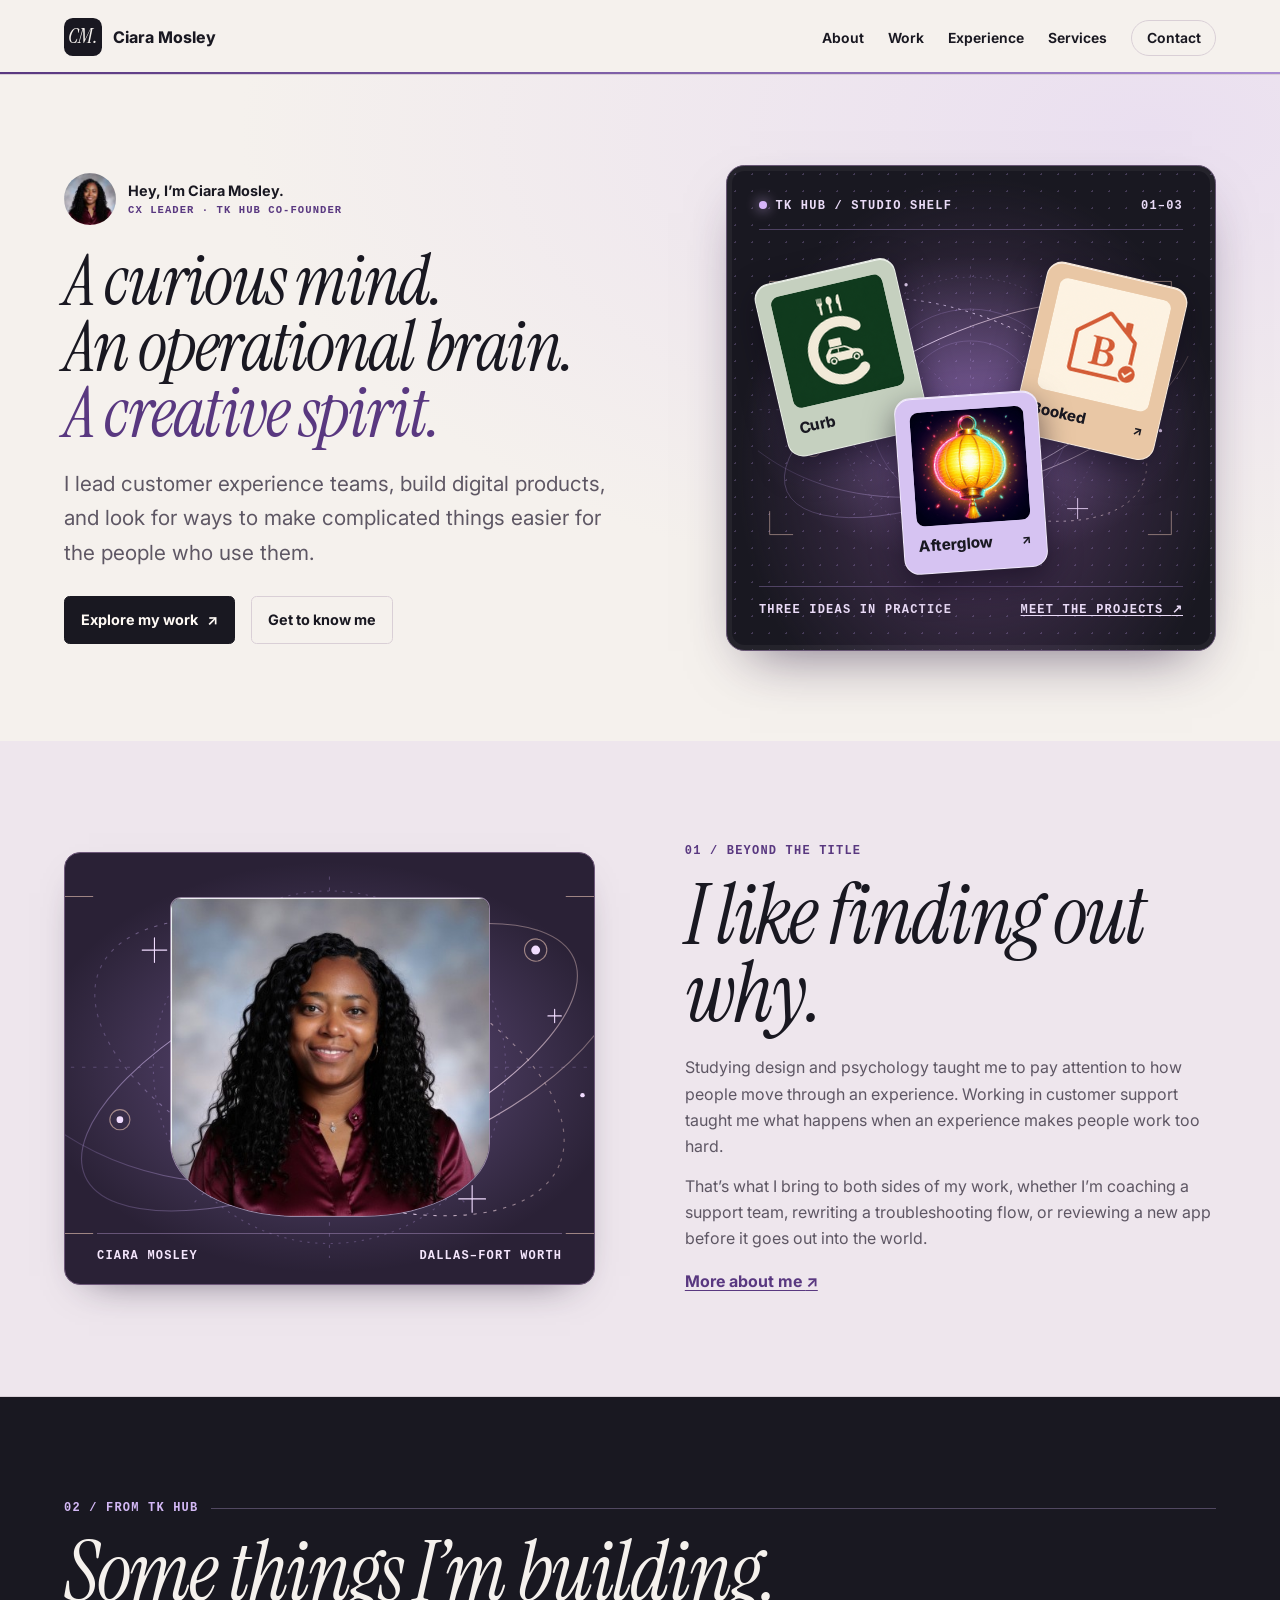
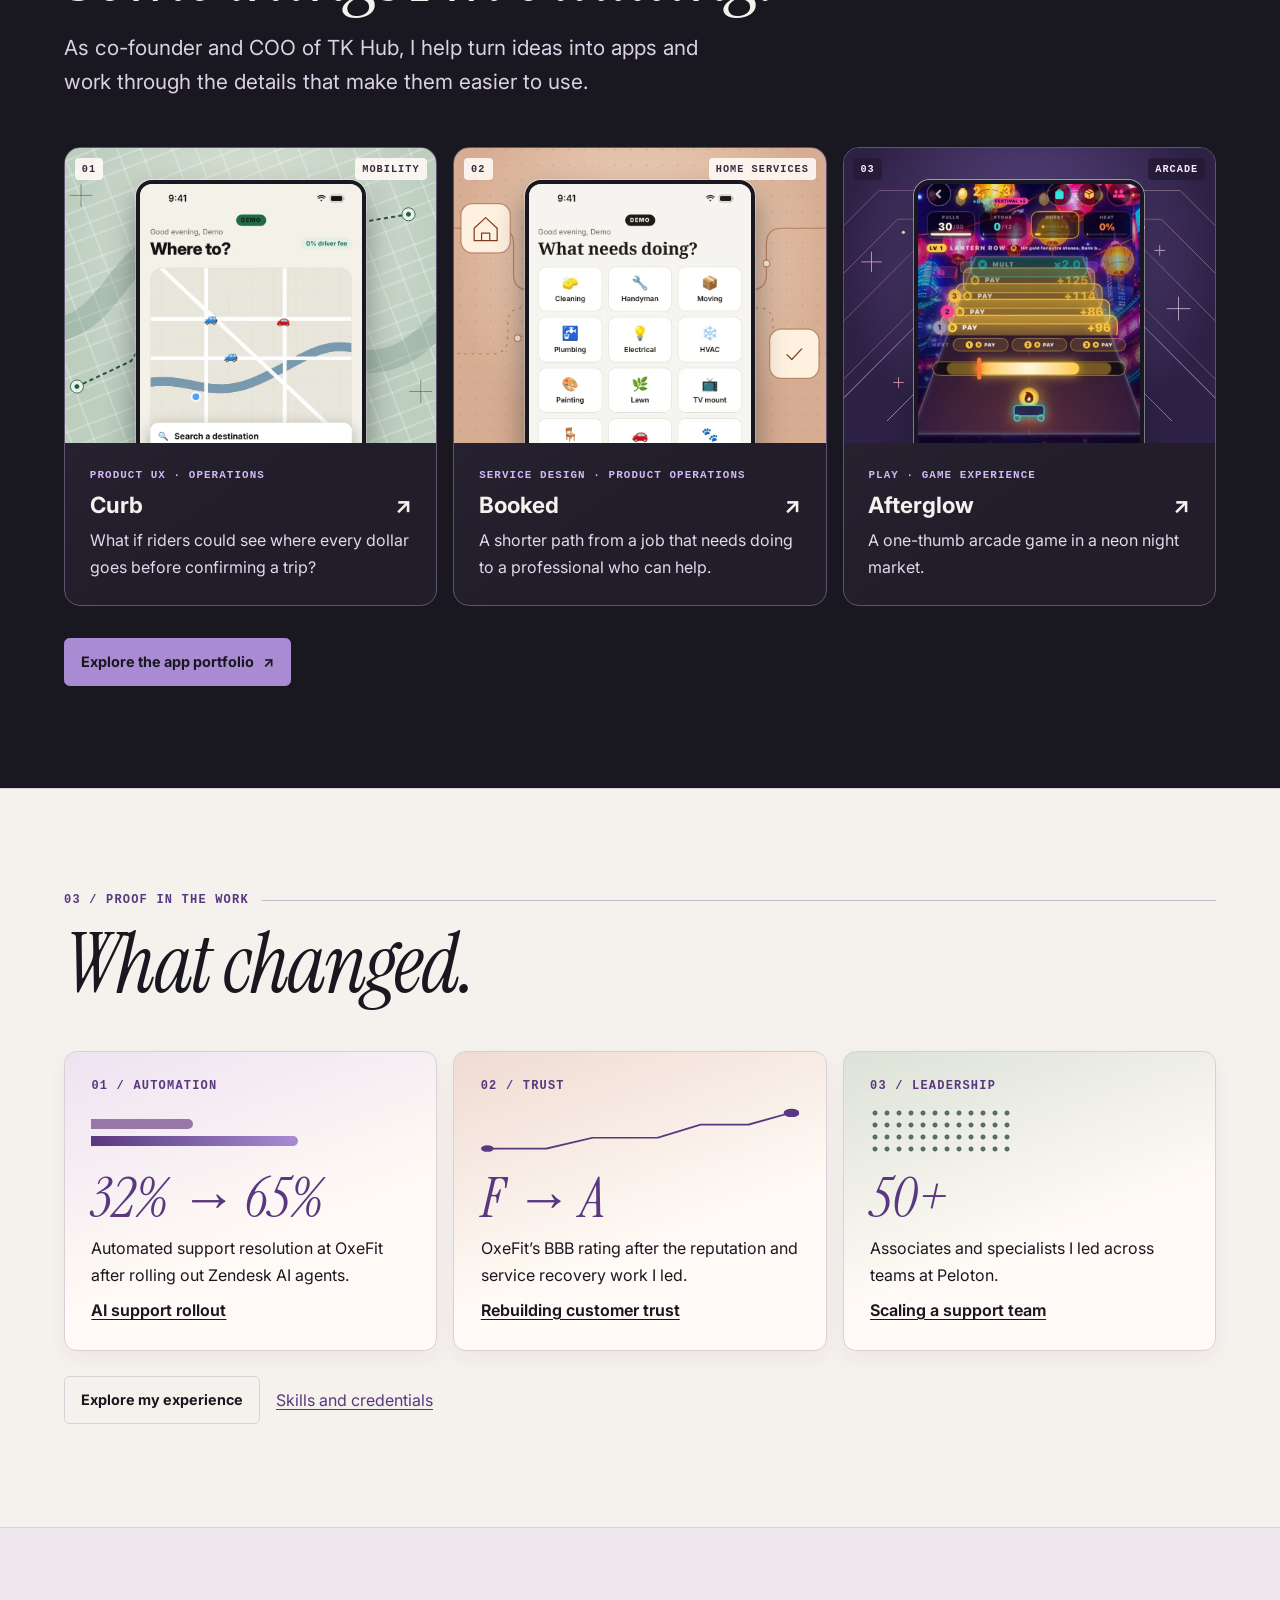
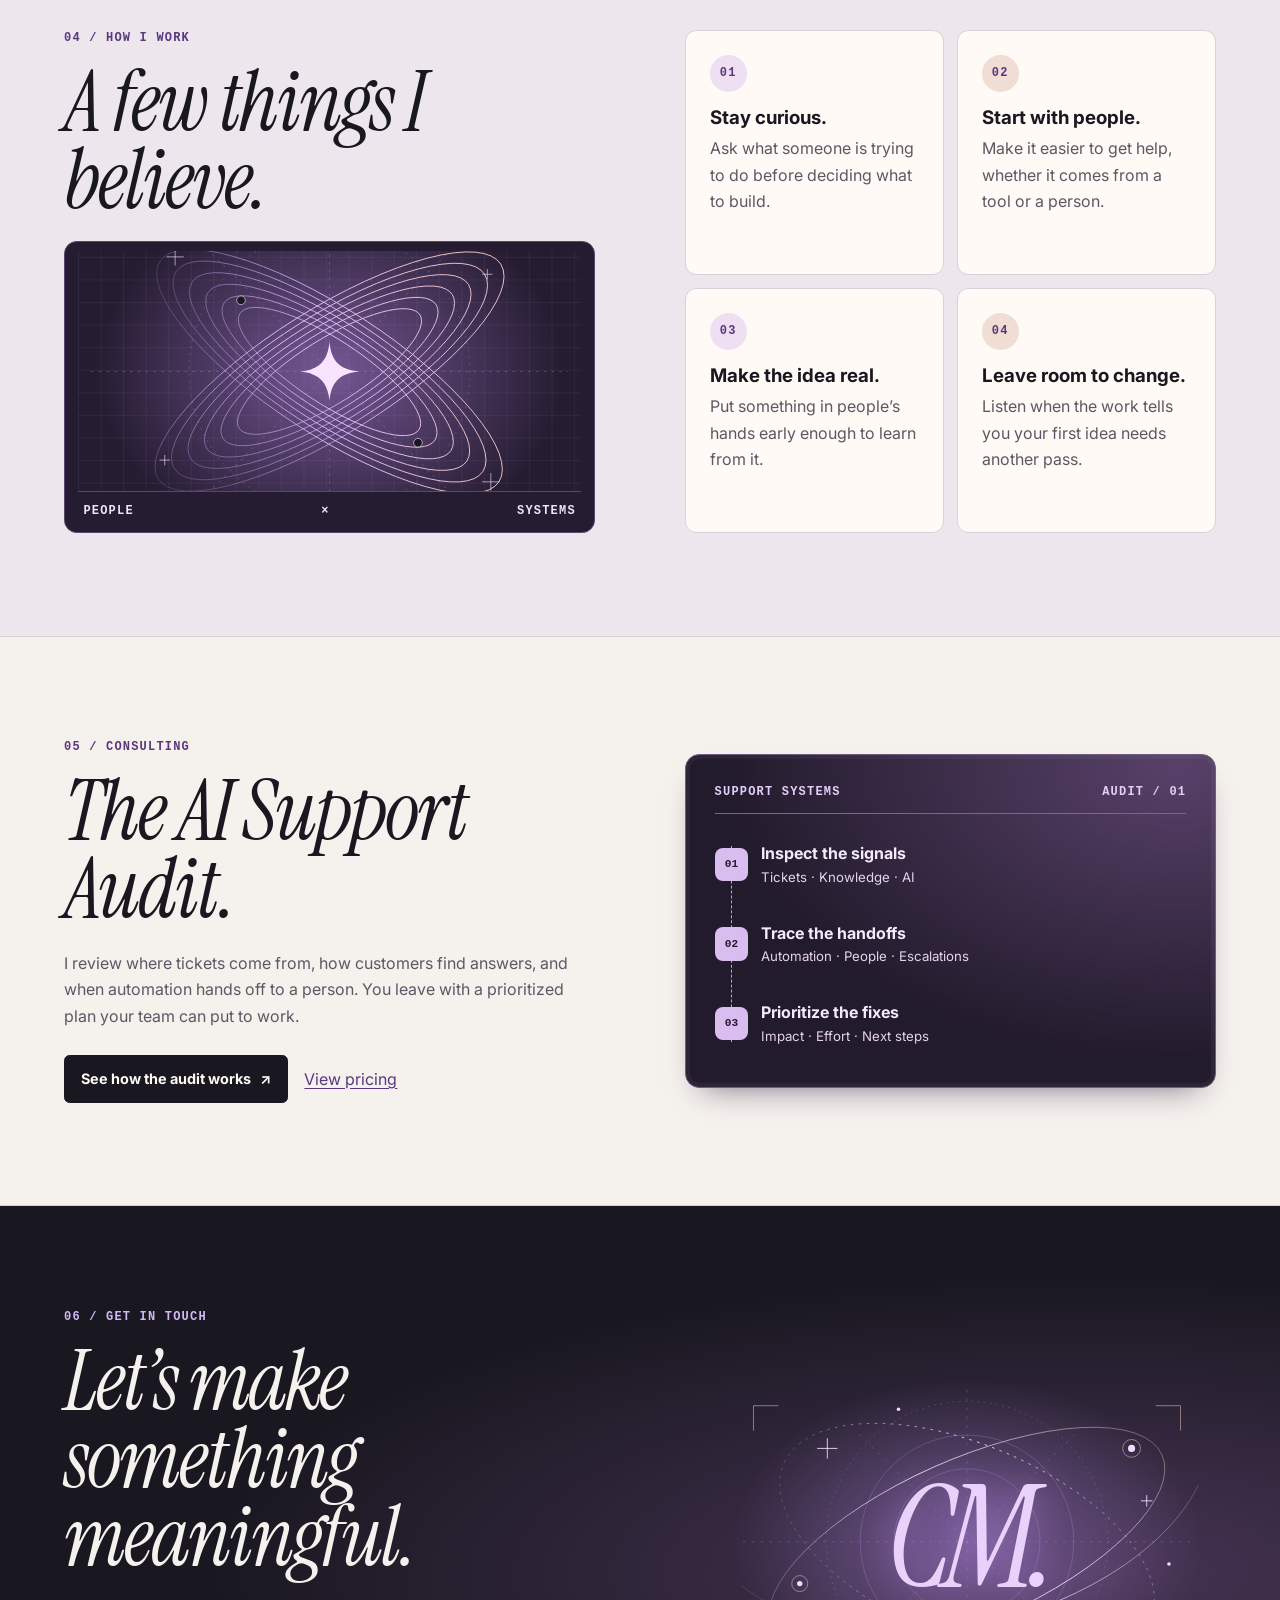
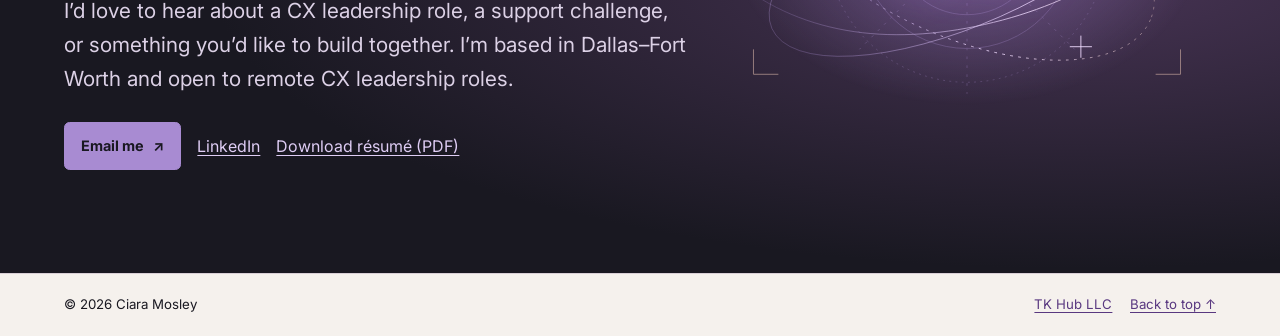
==== commit eef41532: "Add bespoke portfolio graphics and navigation motion" ====
--- a/index.html
+++ b/index.html
@@ -36,7 +36,7 @@
 <main id="main" tabindex="-1">
 <section class="hero" aria-labelledby="hero-title">
   <div class="wrap hero-grid">
-    <div>
+    <div class="hero-copy">
       <div class="byline">
         <img src="assets/showcase/ciara.webp" width="112" height="112" alt="">
         <div><strong>Hey, I’m Ciara Mosley.</strong><p class="code">CX leader · TK Hub co-founder</p></div>
@@ -49,11 +49,20 @@
       </div>
     </div>
     <figure class="studio">
-      <div class="studio-head code" aria-hidden="true"><span>TK Hub / Studio shelf</span><span>01–03</span></div>
-      <div class="studio-art" aria-hidden="true">
-        <div class="tile curb"><img src="assets/apps/curb.png" width="128" height="128" alt="">Curb</div>
-        <div class="tile booked"><img src="assets/apps/booked.png" width="128" height="128" alt="">Booked</div>
-        <div class="tile afterglow"><img src="assets/apps/afterglow.png" width="128" height="128" alt="">Afterglow</div>
+      <div class="studio-head code"><span><i aria-hidden="true"></i> TK Hub / Studio shelf</span><span>01–03</span></div>
+      <div class="studio-art">
+        <a class="tile curb" href="work.html#curb">
+          <img src="assets/apps/curb.png" width="128" height="128" alt="">
+          <span>Curb <span aria-hidden="true">↗</span></span>
+        </a>
+        <a class="tile booked" href="work.html#booked">
+          <img src="assets/apps/booked.png" width="128" height="128" alt="">
+          <span>Booked <span aria-hidden="true">↗</span></span>
+        </a>
+        <a class="tile afterglow" href="work.html#afterglow">
+          <img src="assets/apps/afterglow.png" width="128" height="128" alt="">
+          <span>Afterglow <span aria-hidden="true">↗</span></span>
+        </a>
       </div>
       <figcaption class="code"><span>Three ideas in practice</span><a href="work.html#tkhub">Meet the projects <span aria-hidden="true">↗</span></a></figcaption>
     </figure>
@@ -61,9 +70,14 @@
 </section>
 
 <section class="section soft" id="about" aria-labelledby="about-title">
-  <div class="wrap editorial-split">
-    <div><p class="kicker">01 / Beyond the title</p><h2 id="about-title">I like finding out why.</h2></div>
+  <div class="wrap editorial-split story-layout">
+    <figure class="portrait-story">
+      <img src="assets/showcase/ciara-portrait.jpg" width="400" height="400" alt="Ciara Mosley" loading="lazy" decoding="async">
+      <figcaption class="code"><span>Ciara Mosley</span><span>Dallas–Fort Worth</span></figcaption>
+    </figure>
     <div class="prose">
+      <p class="kicker">01 / Beyond the title</p>
+      <h2 id="about-title">I like finding out why.</h2>
       <p>Studying design and psychology taught me to pay attention to how people move through an experience. Working in customer support taught me what happens when an experience makes people work too hard.</p>
       <p>That’s what I bring to both sides of my work, whether I’m coaching a support team, rewriting a troubleshooting flow, or reviewing a new app before it goes out into the world.</p>
       <a class="text-link" href="about.html">More about me <span aria-hidden="true">↗</span></a>
@@ -79,7 +93,7 @@
     <ul class="project-grid">
       <li>
         <a class="project curb" href="work.html#curb">
-          <div class="project-image"><img src="assets/showcase/curb.webp" width="600" height="1301" alt="" loading="lazy" decoding="async"></div>
+          <div class="project-image"><div class="project-stamp code" aria-hidden="true"><span>01</span><span>Mobility</span></div><img src="assets/showcase/curb.webp" width="600" height="1301" alt="" loading="lazy" decoding="async"></div>
           <div class="project-body">
             <p class="code">Product UX · Operations</p>
             <h3>Curb <span aria-hidden="true">↗</span></h3>
@@ -89,7 +103,7 @@
       </li>
       <li>
         <a class="project booked" href="work.html#booked">
-          <div class="project-image"><img src="assets/showcase/booked.webp" width="600" height="1301" alt="" loading="lazy" decoding="async"></div>
+          <div class="project-image"><div class="project-stamp code" aria-hidden="true"><span>02</span><span>Home services</span></div><img src="assets/showcase/booked.webp" width="600" height="1301" alt="" loading="lazy" decoding="async"></div>
           <div class="project-body">
             <p class="code">Service design · Product operations</p>
             <h3>Booked <span aria-hidden="true">↗</span></h3>
@@ -99,7 +113,7 @@
       </li>
       <li>
         <a class="project afterglow" href="work.html#afterglow">
-          <div class="project-image"><img src="assets/showcase/afterglow.webp" width="720" height="1280" alt="" loading="lazy" decoding="async"></div>
+          <div class="project-image"><div class="project-stamp code" aria-hidden="true"><span>03</span><span>Arcade</span></div><img src="assets/showcase/afterglow.webp" width="720" height="1280" alt="" loading="lazy" decoding="async"></div>
           <div class="project-body">
             <p class="code">Play · Game experience</p>
             <h3>Afterglow <span aria-hidden="true">↗</span></h3>
@@ -116,9 +130,15 @@
   <div class="wrap">
     <header class="section-heading"><p class="kicker rule-label">03 / Proof in the work</p><h2 id="impact-title">What changed.</h2></header>
     <ul class="metric-grid" id="work">
-      <li><b>32% → 65%</b><p>Automated support resolution at OxeFit after rolling out Zendesk AI agents.</p><a href="work.html#automation">AI support rollout</a></li>
-      <li><b>F → A</b><p>OxeFit’s BBB rating after the reputation and service recovery work I led.</p><a href="work.html#service-recovery">Rebuilding customer trust</a></li>
-      <li><b>50+</b><p>Associates and specialists I led across teams at Peloton.</p><a href="work.html#team-scaling">Scaling a support team</a></li>
+      <li><span class="metric-label code">01 / Automation</span>
+        <div class="metric-art bars" aria-hidden="true"><i></i><i></i></div>
+        <b>32% → 65%</b><p>Automated support resolution at OxeFit after rolling out Zendesk AI agents.</p><a href="work.html#automation">AI support rollout</a></li>
+      <li><span class="metric-label code">02 / Trust</span>
+        <svg class="metric-art" viewBox="0 0 200 58" preserveAspectRatio="none" fill="none" aria-hidden="true" focusable="false"><path d="M3 49h38l29-13h41l27-16h30l28-15" stroke="currentColor" stroke-width="2"/><circle cx="4" cy="49" r="4" fill="currentColor"/><circle cx="195" cy="6" r="5" fill="currentColor"/></svg>
+        <b>F → A</b><p>OxeFit’s BBB rating after the reputation and service recovery work I led.</p><a href="work.html#service-recovery">Rebuilding customer trust</a></li>
+      <li><span class="metric-label code">03 / Leadership</span>
+        <div class="metric-art team" aria-hidden="true"></div>
+        <b>50+</b><p>Associates and specialists I led across teams at Peloton.</p><a href="work.html#team-scaling">Scaling a support team</a></li>
     </ul>
     <div class="actions" id="experience"><a class="button secondary" href="experience.html">Explore my experience</a> <a href="experience.html#skills" id="skills">Skills and credentials</a></div>
   </div>
@@ -126,7 +146,13 @@
 
 <section class="section soft" aria-labelledby="values-title">
   <div class="wrap editorial-split">
-    <div><p class="kicker">04 / How I work</p><h2 id="values-title">A few things I believe.</h2></div>
+    <div class="values-intro">
+      <p class="kicker">04 / How I work</p><h2 id="values-title">A few things I believe.</h2>
+      <figure class="intersections" aria-hidden="true">
+        <img src="assets/graphics/intersections.svg" alt="" width="580" height="420" loading="lazy" decoding="async">
+        <figcaption class="code"><span>People</span><span>×</span><span>Systems</span></figcaption>
+      </figure>
+    </div>
     <ul class="values">
       <li><p class="code">01</p><h3>Stay curious.</h3><p>Ask what someone is trying to do before deciding what to build.</p></li>
       <li><p class="code">02</p><h3>Start with people.</h3><p>Make it easier to get help, whether it comes from a tool or a person.</p></li>
@@ -137,24 +163,36 @@
 </section>
 
 <section class="section" id="services" aria-labelledby="services-summary">
-  <div class="wrap editorial-split">
-    <div><p class="kicker">05 / Consulting</p><h2 id="services-summary">The AI Support Audit.</h2></div>
-    <div class="prose"><p>I review where tickets come from, how customers find answers, and when automation hands off to a person. You leave with a prioritized plan your team can put to work.</p>
-      <a class="text-link" href="services.html">See how the audit works <span aria-hidden="true">↗</span></a><br>
-      <a href="services.html#pricing" id="pricing">View pricing</a>
+  <div class="wrap editorial-split story-layout">
+    <div class="prose">
+      <p class="kicker">05 / Consulting</p>
+      <h2 id="services-summary">The AI Support Audit.</h2>
+      <p>I review where tickets come from, how customers find answers, and when automation hands off to a person. You leave with a prioritized plan your team can put to work.</p>
+      <div class="actions"><a class="button" href="services.html">See how the audit works <span aria-hidden="true">↗</span></a><a href="services.html#pricing" id="pricing">View pricing</a></div>
+    </div>
+    <div class="audit-graphic" aria-hidden="true">
+      <div class="audit-graphic-head code"><span>Support systems</span><span>Audit / 01</span></div>
+      <ol>
+        <li><span class="audit-node">01</span><div><strong>Inspect the signals</strong><span>Tickets · Knowledge · AI</span></div></li>
+        <li><span class="audit-node">02</span><div><strong>Trace the handoffs</strong><span>Automation · People · Escalations</span></div></li>
+        <li><span class="audit-node">03</span><div><strong>Prioritize the fixes</strong><span>Impact · Effort · Next steps</span></div></li>
+      </ol>
     </div>
   </div>
 </section>
 
 <section class="section contact dark" id="contact" aria-labelledby="contact-title">
-  <div class="wrap">
-    <p class="kicker">06 / Get in touch</p><h2 id="contact-title">Let’s make something meaningful.</h2>
-    <p class="lede">I’d love to hear about a CX leadership role, a support challenge, or something you’d like to build together. I’m based in Dallas–Fort Worth and open to remote CX leadership roles.</p>
-    <div class="actions">
-      <a class="button" href="mailto:wolfxchii@gmail.com">Email me <span aria-hidden="true">↗</span></a>
-      <a href="https://www.linkedin.com/in/ciaramosley" target="_blank" rel="noopener">LinkedIn<span class="sr-only"> (opens in a new tab)</span></a>
-      <a href="Ciara-Mosley-Resume.pdf" download>Download résumé (PDF)</a>
-    </div>
+  <div class="wrap contact-layout">
+    <div>
+      <p class="kicker">06 / Get in touch</p><h2 id="contact-title">Let’s make something meaningful.</h2>
+      <p class="lede">I’d love to hear about a CX leadership role, a support challenge, or something you’d like to build together. I’m based in Dallas–Fort Worth and open to remote CX leadership roles.</p>
+      <div class="actions">
+        <a class="button" href="mailto:wolfxchii@gmail.com">Email me <span aria-hidden="true">↗</span></a>
+        <a href="https://www.linkedin.com/in/ciaramosley" target="_blank" rel="noopener">LinkedIn<span class="sr-only"> (opens in a new tab)</span></a>
+        <a href="Ciara-Mosley-Resume.pdf" download>Download résumé (PDF)</a>
+      </div>
+    </div>
+    <div class="contact-art" aria-hidden="true"><span>CM.</span></div>
   </div>
 </section>
 </main>
--- a/assets/site.css
+++ b/assets/site.css
@@ -28,6 +28,7 @@
   --label: ui-monospace, "SFMono-Regular", Consolas, monospace;
   --gutter: clamp(1.25rem, 5vw, 4rem);
   --space: clamp(3.5rem, 8vw, 7rem);
+  --ease: cubic-bezier(.22, .72, .25, 1);
 }
 
 *, *::before, *::after { box-sizing: border-box; }
@@ -70,11 +71,47 @@
 .dark .lede { color: #dcd1e6; }
 .section-heading { margin-bottom: clamp(1.75rem, 4vw, 3rem); }
 .section-heading .lede, .page-intro .lede { margin-top: 1.25rem; }
-.page-intro { padding-block: clamp(3.25rem, 7vw, 6rem); border-bottom: 1px solid var(--line); }
+.page-intro {
+  padding-block: clamp(3.25rem, 7vw, 6rem);
+  border-bottom: 1px solid var(--line);
+  background: radial-gradient(ellipse at 95% 0%, #e9dff0, transparent 54%);
+}
 .page-intro + .section { padding-top: clamp(2.5rem, 5vw, 4rem); }
+.intro-layout { display: grid; grid-template-columns: minmax(0, 1.5fr) minmax(0, 1fr); gap: clamp(1.6rem, 7vw, 6rem); align-items: center; }
+.chapter-index {
+  padding: clamp(1.15rem, 3vw, 1.8rem);
+  border: 1px solid var(--line);
+  border-radius: .9rem;
+  background: var(--paper);
+  box-shadow: 0 14px 42px #39244e0e;
+}
+.chapter-index p { color: var(--plum); margin-bottom: .8rem; }
+.chapter-index a {
+  display: grid;
+  grid-template-columns: auto minmax(0, 1fr) auto;
+  align-items: center;
+  gap: .7rem;
+  border-top: 1px solid var(--line);
+  padding: .75rem .2rem;
+  color: var(--ink);
+  font-size: .92rem;
+  font-weight: 680;
+  text-decoration: none;
+  transition: color .2s, background-color .2s;
+}
+.chapter-index a:hover { background: #f2e9f6; color: var(--plum); }
+.chapter-index a span { color: var(--plum); }
 .about-intro { display: grid; grid-template-columns: minmax(0, 1fr) minmax(0, .5fr); gap: clamp(1.5rem, 6vw, 5rem); align-items: center; }
-.about-portrait { width: min(100%, 18rem); justify-self: end; }
-.about-portrait img { border-radius: .7rem; }
+.about-portrait {
+  width: min(100%, 22rem);
+  justify-self: end;
+  padding: .75rem;
+  background: var(--paper);
+  border: 1px solid var(--line);
+  border-radius: .95rem;
+  box-shadow: 0 20px 45px #39244e18;
+}
+.about-portrait img { width: 100%; border-radius: .55rem; }
 .about-portrait figcaption { color: var(--plum); margin-top: .65rem; }
 .actions { display: flex; flex-wrap: wrap; align-items: center; gap: .75rem 1rem; margin-top: 1.6rem; }
 
@@ -93,7 +130,8 @@
   position: sticky;
   z-index: 5;
   top: 0;
-  background: var(--canvas);
+  background: #f5f1edf5;
+  backdrop-filter: blur(14px);
   border-bottom: 1px solid var(--line);
 }
 .site-nav { min-height: 4.65rem; display: flex; align-items: center; justify-content: space-between; gap: .75rem 1.5rem; }
@@ -110,8 +148,24 @@
 }
 .nav-list { list-style: none; margin: 0; padding: 0; display: flex; align-items: center; gap: .25rem 1.5rem; }
 .nav-list a { color: var(--ink); font-size: .87rem; font-weight: 650; text-decoration: none; padding-block: .5rem; }
-.nav-list a:hover, .nav-list a[aria-current] { color: var(--plum); text-decoration: underline; }
+.nav-list a {
+  position: relative;
+  transition: color .2s, background-color .2s, border-color .2s;
+}
+.nav-list a:not(.nav-contact)::after {
+  content: "";
+  position: absolute;
+  inset: auto 0 .2rem;
+  height: 2px;
+  background: var(--plum);
+  transform: scaleX(0);
+  transform-origin: left center;
+  transition: transform .25s var(--ease);
+}
+.nav-list a:hover, .nav-list a[aria-current] { color: var(--plum); }
+.nav-list a:hover::after, .nav-list a[aria-current]::after { transform: scaleX(1); }
 .nav-list .nav-contact { border: 1px solid var(--line); padding: .55rem .9rem; border-radius: 99px; }
+.nav-list .nav-contact:hover { background: #eee3f5; border-color: var(--orchid); }
 .nav-toggle { display: none; }
 
 .button {
@@ -135,7 +189,10 @@
 .dark .button { background: var(--orchid); color: var(--ink); border-color: var(--orchid); }
 .dark .button:hover { background: #d3b8f5; }
 
-.hero { padding-block: clamp(2.5rem, 7vw, 6.25rem); }
+.hero {
+  padding-block: clamp(2.5rem, 7vw, 6.25rem);
+  background: radial-gradient(ellipse at 90% 8%, #eadff0 0%, transparent 56%);
+}
 .hero-grid { display: grid; grid-template-columns: minmax(0, 1.22fr) minmax(0, 1fr); gap: clamp(1.75rem, 5vw, 5rem); align-items: center; }
 .hero h1 { font-size: clamp(3.15rem, 5.5vw, 5.6rem); text-wrap: initial; }
 .hero h1 span { display: block; }
@@ -153,55 +210,76 @@
   justify-content: space-between;
   isolation: isolate;
   min-width: 0;
-  overflow: hidden;
+  overflow: clip;
   margin: 0;
   min-height: clamp(21rem, 38vw, 32rem);
   padding: clamp(1.1rem, 2.5vw, 2rem);
-  border-radius: .8rem;
+  border: 1px solid #665473;
+  border-radius: 1.15rem;
   background:
     radial-gradient(circle, #a88bd24a 1px, transparent 1px) 0 0 / 17px 17px,
     radial-gradient(ellipse at 52% 62%, #50375e, transparent 68%),
     var(--ink);
   color: var(--canvas);
-}
-.studio-head, .studio figcaption { display: flex; justify-content: space-between; gap: 1rem; color: #eadbf7; }
+  box-shadow: 0 24px 55px -24px #29173b9e, inset 0 0 0 5px #ffffff0c;
+}
+.studio-head, .studio figcaption { display: flex; justify-content: space-between; align-items: center; gap: .65rem; color: #eadbf7; }
 .studio-head { padding-bottom: .9rem; border-bottom: 1px solid #a88bd25e; }
+.studio-head i { display: inline-block; width: .52rem; aspect-ratio: 1; border-radius: 50%; background: #d6b5fa; box-shadow: 0 0 .8rem #ddbdff; }
 .studio figcaption { padding-top: .9rem; border-top: 1px solid #a88bd25e; }
 .studio figcaption a { color: inherit; }
+.studio :focus-visible { outline-color: #f2e3ff; }
 .studio-art { display: grid; place-items: center; min-height: 16rem; position: relative; }
 .studio-art::before {
   content: "";
   position: absolute;
-  width: 73%;
-  aspect-ratio: 1;
-  border: 1px solid #a88bd27a;
-  border-radius: 50%;
-  box-shadow: 0 0 0 1.5rem #a88bd219, 0 0 0 3rem #a88bd210;
-  z-index: -1;
+  inset: -12% -8%;
+  background: url("graphics/studio-orbit.svg") center / contain no-repeat;
+  pointer-events: none;
 }
 .tile {
   position: absolute;
   display: grid;
   gap: .45rem;
-  justify-items: start;
   width: clamp(5rem, 12vw, 9rem);
   padding: clamp(.55rem, 1.1vw, .95rem);
   border: 1px solid #fff9;
   border-radius: 1rem;
   color: var(--ink);
+  text-decoration: none;
   font-weight: 750;
   font-size: clamp(.68rem, 1.3vw, .96rem);
-  box-shadow: 0 12px 30px #0c071857;
-}
+  box-shadow: 0 12px 30px #0c07188c, inset 0 1px 0 #ffffffc0;
+  transform: translate(var(--x, 0), var(--y)) rotate(var(--turn));
+  transition: translate .3s var(--ease), box-shadow .3s;
+}
+.tile > span { display: flex; justify-content: space-between; align-items: center; gap: .15rem; }
+.tile > span span { font-size: .8em; }
 .tile img { width: 100%; border-radius: .55rem; }
-.tile.curb { background: #c5d0bf; transform: translate(-87%, -23%) rotate(-13deg); }
-.tile.booked { justify-items: end; background: #e9c7a5; transform: translate(87%, -20%) rotate(13deg); }
-.tile.afterglow { background: #d6c3f2; transform: translateY(33%) rotate(-4deg); }
+.tile.curb { --x: -90%; --y: -29%; --turn: -13deg; background: #c5d0bf; }
+.tile.booked { --x: 90%; --y: -27%; --turn: 13deg; background: #e9c7a5; }
+.tile.afterglow { --y: 42%; --turn: -4deg; background: #d6c3f2; }
+.tile:hover, .tile:focus-visible { z-index: 1; translate: 0 -.5rem; box-shadow: 0 16px 38px #0c0718b3, 0 0 0 1px #f7e7ff; }
 
 .editorial-split { display: grid; grid-template-columns: minmax(0, 1fr) minmax(0, 1fr); gap: clamp(1.5rem, 7vw, 6rem); align-items: start; }
 .editorial-split h2 { text-wrap: initial; }
+.story-layout { align-items: center; }
+.story-layout h2 { margin-bottom: 1.35rem; }
+.portrait-story {
+  display: grid;
+  justify-items: center;
+  align-content: end;
+  gap: 1rem;
+  padding: clamp(1.05rem, 3.6vw, 2.7rem) clamp(1.05rem, 3vw, 2rem) 1.2rem;
+  border-radius: 1rem;
+  border: 1px solid #6e587a;
+  background: url("graphics/studio-orbit.svg") center top / 118% auto no-repeat, #2a2136;
+  box-shadow: 0 16px 40px -25px #251c34bf;
+}
+.portrait-story img { width: min(100%, 20rem); border-radius: .7rem .7rem 40% 40% / .7rem .7rem 23% 23%; border: 1px solid #f0dbfa85; }
+.portrait-story figcaption { display: flex; justify-content: space-between; gap: .7rem; width: 100%; color: #f4e5fc; border-top: 1px solid #c3a4de63; padding-top: .9rem; }
 .prose { max-width: 40rem; }
-.prose p { color: var(--muted); }
+.prose p:not(.kicker) { color: var(--muted); }
 .prose h3 { margin: 1.6rem 0 .55rem; }
 .text-link { display: inline-block; margin-top: 1rem; font-weight: 700; }
 .rule-label { display: flex; align-items: center; gap: .8rem; }
@@ -216,68 +294,149 @@
   margin: 0;
   padding: 0;
 }
+.curb { --project-bg: #bdcebf; --project-light: #e5eade; --project-graphic: url("graphics/curb.svg"); }
+.booked { --project-bg: #d6ad92; --project-light: #f7deca; --project-graphic: url("graphics/booked.svg"); }
+.afterglow { --project-bg: #2e2146; --project-light: #665091; --project-graphic: url("graphics/afterglow.svg"); --stamp-ink: #fbebff; --stamp-bg: #251a38de; }
 .project {
-  --project-bg: #c9d4c5;
   display: block;
-  border: 1px solid #4c4358;
-  border-radius: .7rem;
+  height: 100%;
+  border: 1px solid #61536f;
+  border-radius: 1rem;
   overflow: hidden;
-  background: #25222e;
+  background: linear-gradient(145deg, #2f2739, #211d2a 70%);
   color: var(--canvas);
   text-decoration: none;
-  transition: transform .2s, border-color .2s;
-}
-.project.booked, .feature.booked { --project-bg: #e6c5a9; }
-.project.afterglow, .feature.afterglow { --project-bg: #cab6ed; }
+  transition: transform .3s var(--ease), border-color .2s, box-shadow .3s;
+}
 .dark .project { color: var(--canvas); }
-.project:hover { transform: translateY(-4px); border-color: #d3b8f5; }
+.project:hover, .project:focus-visible { transform: translateY(-5px); border-color: #d3b8f5; box-shadow: 0 15px 35px #0006; }
 .project-image, .feature-image {
+  position: relative;
   display: grid;
   place-items: start center;
-  overflow: hidden;
-  padding: 1.25rem 1rem 0;
+  overflow: clip;
+  padding: 2rem 1rem 0;
   background:
-    linear-gradient(0deg, #ffffff30 1px, transparent 1px) 0 0 / 20px 20px,
-    linear-gradient(90deg, #ffffff30 1px, transparent 1px) 0 0 / 20px 20px,
+    var(--project-graphic) center / cover no-repeat,
+    radial-gradient(ellipse at 50% 38%, var(--project-light), transparent 72%),
     var(--project-bg, #c9d4c5);
 }
-.project-image { aspect-ratio: 1.55; }
+.project-image { aspect-ratio: 1.26; padding: 0; }
+.project-stamp {
+  position: absolute;
+  z-index: 1;
+  inset: .6rem .6rem auto;
+  display: flex;
+  justify-content: space-between;
+  pointer-events: none;
+  font-size: .64rem;
+}
+.project-stamp span {
+  padding: .24rem .45rem;
+  border-radius: .25rem;
+  background: var(--stamp-bg, #fffaf5e6);
+  color: var(--stamp-ink, #3b2a40);
+}
 .project-image img, .feature-image img {
   width: 62%;
   border: 4px solid var(--ink);
   border-radius: 1rem;
-  box-shadow: 0 10px 30px #19182150;
-}
+  box-shadow: 0 15px 30px #19182175, 0 0 0 1px #ffffff88;
+}
+.project-image img { position: absolute; top: 2rem; left: 19%; transition: transform .38s var(--ease); }
+.project:hover img, .project:focus-visible img { transform: translateY(-.5rem) scale(1.03); }
 .project-body { padding: clamp(1rem, 2.5vw, 1.55rem); }
 .project-body .code { color: #d3b8f5; font-size: .68rem; }
 .project-body h3 { display: flex; justify-content: space-between; gap: .5rem; font-size: 1.4rem; margin: .5rem 0; }
 .project-body p:last-child { color: #e1d9e9; }
 .project:hover h3 { text-decoration: underline; text-underline-offset: .2em; }
 
-.metric-grid { gap: 0; border-block: 1px solid var(--line); }
-.metric-grid li { padding: 1.2rem clamp(.9rem, 3vw, 2rem); }
-.metric-grid li + li { border-inline-start: 1px solid var(--line); }
+.metric-grid li {
+  display: flex;
+  flex-direction: column;
+  gap: .55rem;
+  padding: clamp(1.1rem, 2.3vw, 1.65rem);
+  border: 1px solid var(--line);
+  border-radius: .8rem;
+  background: linear-gradient(160deg, #eee3f1, var(--paper) 60%);
+  box-shadow: 0 8px 20px #39244e0c;
+}
+.metric-grid li:nth-child(2) { background: linear-gradient(160deg, #efdbd2, var(--paper) 60%); }
+.metric-grid li:nth-child(3) { background: linear-gradient(160deg, #dce2d7, var(--paper) 60%); }
+.metric-label { color: var(--plum); }
+.metric-art { display: block; color: var(--plum); width: 100%; height: 3rem; margin-block: .3rem; }
+.metric-art.bars { display: flex; flex-direction: column; justify-content: center; gap: .4rem; }
+.metric-art.bars i { display: block; height: .65rem; width: 32%; background: #9777a8; border-radius: 0 1rem 1rem 0; }
+.metric-art.bars i + i { width: 65%; background: linear-gradient(90deg, var(--plum), var(--orchid)); }
+.metric-art.team { background: radial-gradient(circle at 5px 5px, #587060 2.2px, transparent 2.8px) 0 0 / 12px 12px; width: min(100%, 9rem); }
 .metric-grid b { display: block; font: italic 400 clamp(2.4rem, 4.4vw, 4.4rem)/1 var(--display); color: var(--plum); }
-.metric-grid a { display: inline-block; color: inherit; margin-top: .45rem; font-weight: 650; }
-.values { display: grid; grid-template-columns: repeat(2, minmax(0, 1fr)); gap: 0 1.4rem; list-style: none; padding: 0; margin: 0; }
-.values li { border-top: 1px solid var(--line); padding: 1rem 0 1.2rem; }
-.values .code { color: var(--plum); margin-bottom: .4rem; }
+.metric-grid a { color: inherit; align-self: flex-start; margin-top: auto; font-weight: 650; }
+.values { display: grid; grid-template-columns: repeat(2, minmax(0, 1fr)); gap: .8rem; list-style: none; padding: 0; margin: 0; align-self: stretch; }
+.values li { border: 1px solid var(--line); border-radius: .7rem; padding: clamp(.85rem, 2.5vw, 1.5rem); background: var(--paper); }
+.values .code {
+  display: grid;
+  place-items: center;
+  width: 2.3rem;
+  aspect-ratio: 1;
+  color: var(--plum);
+  border-radius: 50%;
+  background: #eee0f2;
+  margin-bottom: .9rem;
+}
+.values li:nth-child(2n) .code { background: #f0ddd4; }
 .values h3 { margin-bottom: .35rem; }
 .values p { color: var(--muted); }
 .soft { background: #eee6ed; }
-
-.contact h2 { max-width: 14ch; text-wrap: initial; }
+.intersections {
+  margin-top: 1.35rem;
+  padding: .6rem .8rem .8rem;
+  background: #251c31;
+  border: 1px solid #5b456b;
+  border-radius: .8rem;
+  overflow: clip;
+}
+.intersections img { width: 100%; max-height: 15rem; object-fit: cover; }
+.intersections figcaption { display: flex; justify-content: space-between; padding: .65rem .35rem 0; border-top: 1px solid #bc9fce58; color: #f2e1fc; }
+
+.audit-graphic {
+  padding: clamp(1rem, 2.8vw, 1.8rem);
+  border: 1px solid #705982;
+  border-radius: .9rem;
+  background: radial-gradient(ellipse at 93% 3%, #584169, transparent 65%), #221b2c;
+  color: #f5eafb;
+  box-shadow: 0 16px 30px -18px #291a3da6, inset 0 0 0 4px #ffffff0b;
+}
+.audit-graphic-head { display: flex; justify-content: space-between; gap: .6rem; color: #e4cef9; border-bottom: 1px solid #7d6590; padding-bottom: .75rem; }
+.audit-graphic ol { position: relative; display: grid; gap: .65rem; list-style: none; margin: 1rem 0 0; padding: 0; }
+.audit-graphic ol::before { content: ""; position: absolute; inset: 1rem auto 1rem 1rem; border-left: 1px dashed #c09de2; }
+.audit-graphic li { position: relative; display: flex; align-items: center; gap: .8rem; padding: .65rem 0; }
+.audit-graphic li strong { display: block; }
+.audit-graphic li div > span { display: block; color: #e6d3ed; font-size: .83rem; }
+.audit-node { flex: 0 0 2.1rem; display: grid; place-items: center; aspect-ratio: 1; border-radius: .5rem; background: #d9bcf0; color: #261a30; font: 700 .7rem var(--label); }
+
+.contact { background: radial-gradient(ellipse at 84% 55%, #483455, transparent 57%), var(--ink); }
+.contact-layout { display: grid; grid-template-columns: minmax(0, 1.25fr) minmax(0, 1fr); align-items: center; gap: 2rem; }
+.contact h2 { max-width: 15ch; text-wrap: balance; }
 .contact .lede { margin-top: 1.1rem; }
+.contact-art {
+  display: grid;
+  place-items: center;
+  width: 100%;
+  min-height: 15rem;
+  aspect-ratio: 1.3;
+  background: url("graphics/studio-orbit.svg") center / contain no-repeat;
+}
+.contact-art span { color: #e8d1fa; font: italic 400 clamp(4.5rem, 11vw, 10rem)/1 var(--display); letter-spacing: -.07em; text-shadow: 0 0 38px #ce9aff7a; }
 .site-footer { border-top: 1px solid var(--line); }
 .footer-inner { display: flex; flex-wrap: wrap; justify-content: space-between; gap: .5rem 1.5rem; padding-block: 1.25rem; font-size: .83rem; }
 .footer-inner a + a { margin-left: .85rem; }
 
 .feature-list { display: grid; gap: 1.25rem; }
-.feature { display: grid; grid-template-columns: minmax(0, 2fr) minmax(0, 3fr); background: var(--paper); border: 1px solid var(--line); border-radius: .75rem; overflow: clip; }
-.feature-image { place-items: center; padding: 1.4rem 1rem; }
+.feature { display: grid; grid-template-columns: minmax(0, 2fr) minmax(0, 3fr); background: var(--paper); border: 1px solid var(--line); border-radius: .95rem; overflow: clip; box-shadow: 0 14px 26px -20px #34254366; }
+.feature-image { place-items: center; padding: 2.6rem 1rem 1.4rem; }
 .feature-image img { width: auto; max-height: 21rem; }
 .feature-copy { padding: clamp(1.25rem, 4vw, 3rem); }
-.feature h3 { font-size: 1.7rem; margin-bottom: .5rem; }
+.feature h3 { font: italic 400 clamp(2.7rem, 5vw, 4rem)/1 var(--display); margin-bottom: .5rem; }
 .feature dt, .case dt { font-weight: 750; }
 .feature dd, .case dd { margin: 0 0 .6rem; color: var(--muted); }
 .feature dl { margin-top: .85rem; }
@@ -298,8 +457,13 @@
 .case .kicker { margin-bottom: .55rem; }
 .case dl { margin-top: 1rem; }
 .case .result { border-top: 1px solid var(--line); color: var(--ink); padding-top: .8rem; margin-top: .85rem; font-weight: 650; }
-
-.timeline { list-style: none; margin: 0; padding: 0; display: grid; gap: 1rem; }
+.feature:target, .case:target { outline: 2px solid var(--orchid); outline-offset: 3px; }
+
+.timeline { position: relative; list-style: none; margin: 0; padding: 0 0 0 clamp(1.2rem, 3vw, 2.4rem); display: grid; gap: 1rem; }
+.timeline::before { content: ""; position: absolute; inset: 1.6rem auto 1.6rem .35rem; width: 2px; background: linear-gradient(var(--plum), var(--orchid), var(--line)); }
+.job { position: relative; }
+.job::before { content: ""; position: absolute; left: calc(.35rem - clamp(1.2rem, 3vw, 2.4rem)); top: 1.6rem; width: .78rem; height: .78rem; transform: translateX(calc(-50% + 1px)); background: var(--paper); border: 2px solid var(--plum); border-radius: 50%; }
+.job:first-child::before { background: var(--orchid); box-shadow: 0 0 0 4px #a88bd23b; }
 .job-top { display: flex; flex-wrap: wrap; justify-content: space-between; gap: .5rem 1rem; }
 .co { display: flex; align-items: center; flex-wrap: wrap; gap: .4rem; margin-top: .3rem; color: var(--muted); }
 .when { color: var(--plum); font-weight: 700; font-size: .85rem; }
@@ -312,7 +476,9 @@
 .chips { display: flex; flex-wrap: wrap; gap: .4rem; margin: 0; padding: 0; list-style: none; }
 .chips li { padding: .2rem .6rem; border: 1px solid var(--line); border-radius: 1rem; font-size: .85rem; }
 .certs { margin: 0; padding-left: 1.15rem; }
-.highlights { display: grid; grid-template-columns: repeat(2, minmax(0, 1fr)); gap: .6rem 2rem; padding-left: 1.25rem; }
+.highlights { display: grid; grid-template-columns: repeat(2, minmax(0, 1fr)); gap: .8rem; list-style: none; padding: 0; margin: 0; }
+.highlights li { padding: 1.15rem 1.3rem; background: var(--paper); border: 1px solid var(--line); border-radius: .65rem; }
+.highlights strong { color: var(--plum); }
 .sr-only { position: absolute; width: 1px; height: 1px; overflow: hidden; clip-path: inset(50%); white-space: nowrap; }
 
 @media (max-width: 55rem) {
@@ -337,24 +503,79 @@
     font-weight: 700;
   }
   .js .nav-toggle[aria-expanded="false"] + .nav-list { display: none; }
-  .hero-grid, .editorial-split, .feature, .case-grid, .about-intro { grid-template-columns: 1fr; }
-  .about-portrait { justify-self: start; width: min(100%, 13rem); }
+  .hero-grid, .editorial-split, .feature, .case-grid, .about-intro, .intro-layout, .contact-layout { grid-template-columns: 1fr; }
+  .about-portrait { justify-self: start; width: min(100%, 17rem); }
+  .portrait-story { grid-row: 2; }
   .hero h1 { font-size: clamp(3rem, 10vw, 5.25rem); }
   .metric-grid { grid-template-columns: 1fr; }
-  .metric-grid li { padding-inline: 0; }
-  .metric-grid li + li { border-inline-start: 0; border-top: 1px solid var(--line); }
   .studio { min-height: 20rem; }
   .tile { width: clamp(5rem, 22vw, 7.5rem); }
-  .studio-art::before { width: min(62%, 15rem); }
   .feature-image img { max-height: 18rem; }
+  .contact-art { min-height: 0; aspect-ratio: 2; }
 }
 
 @media (max-width: 32rem) {
   .project-grid, .product-grid, .skills, .edu, .highlights { grid-template-columns: 1fr; }
-  .project-image { aspect-ratio: 1.75; }
+  .project-image { aspect-ratio: 1.4; }
+}
+
+@keyframes arrive {
+  from { opacity: .52; transform: translateY(12px); }
+}
+
+@media (prefers-reduced-motion: no-preference) {
+  @view-transition { navigation: auto; }
+
+  html.js { scroll-behavior: smooth; }
+  .site-header { view-transition-name: portfolio-header; }
+  ::view-transition-group(root) { animation-duration: .38s; }
+  ::view-transition-group(portfolio-header) { animation-duration: .38s; z-index: 1; }
+  ::view-transition-old(root) { animation: page-out .22s ease-in both; }
+  ::view-transition-new(root) { animation: page-in .38s var(--ease) both; }
+
+  .hero-copy > *, .studio, .page-intro > .wrap, .cm-hero {
+    animation: arrive .65s var(--ease) both;
+  }
+  .hero-copy h1 { animation-delay: .06s; }
+  .hero-copy .lede { animation-delay: .12s; }
+  .hero-copy .actions, .studio { animation-delay: .18s; }
+  .is-entering { animation: arrive .58s var(--ease) both; }
+
+  @supports (animation-timeline: scroll()) {
+    .site-header::after {
+      content: "";
+      position: absolute;
+      inset: auto 0 0;
+      height: 2px;
+      background: linear-gradient(90deg, var(--plum), var(--orchid));
+      transform-origin: left center;
+      animation: reading-progress linear both;
+      animation-timeline: scroll(root block);
+      pointer-events: none;
+    }
+  }
+}
+
+@media (max-width: 43rem) and (prefers-reduced-motion: no-preference) {
+  .js .nav-toggle[aria-expanded="true"] + .nav-list { animation: arrive .24s var(--ease) both; }
+}
+
+@keyframes page-out {
+  to { opacity: 0; transform: translateY(-8px); }
+}
+
+@keyframes page-in {
+  from { opacity: 0; transform: translateY(12px); }
+}
+
+@keyframes reading-progress {
+  from { transform: scaleX(0); }
+  to { transform: scaleX(1); }
 }
 
 @media (prefers-reduced-motion: reduce) {
   *, *::before, *::after { transition: none !important; }
-  .project:hover { transform: none; }
-}
+  .project:hover, .project:focus-visible, .project:hover img, .project:focus-visible img { transform: none; }
+  .tile:hover, .tile:focus-visible { translate: none; }
+  #services .cm-btn:hover, #services .cm-inc li:hover { transform: none; }
+}
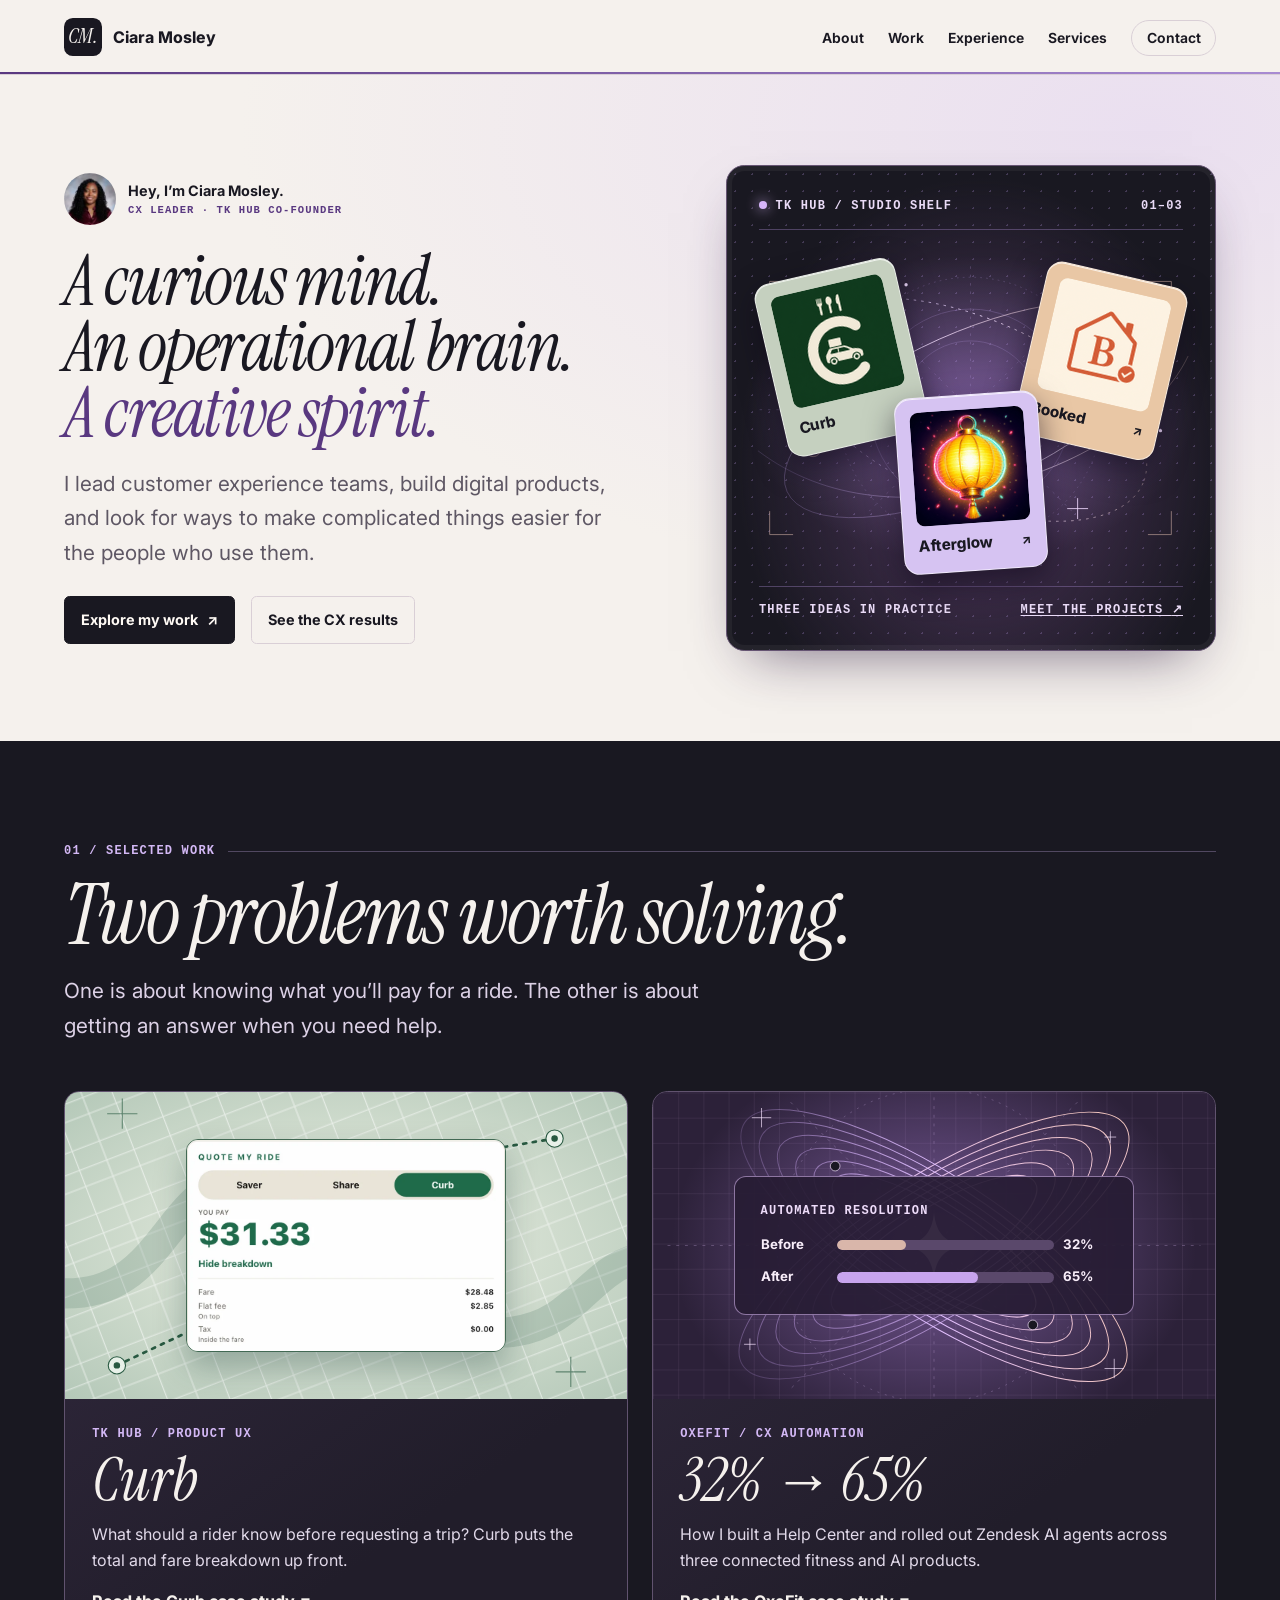
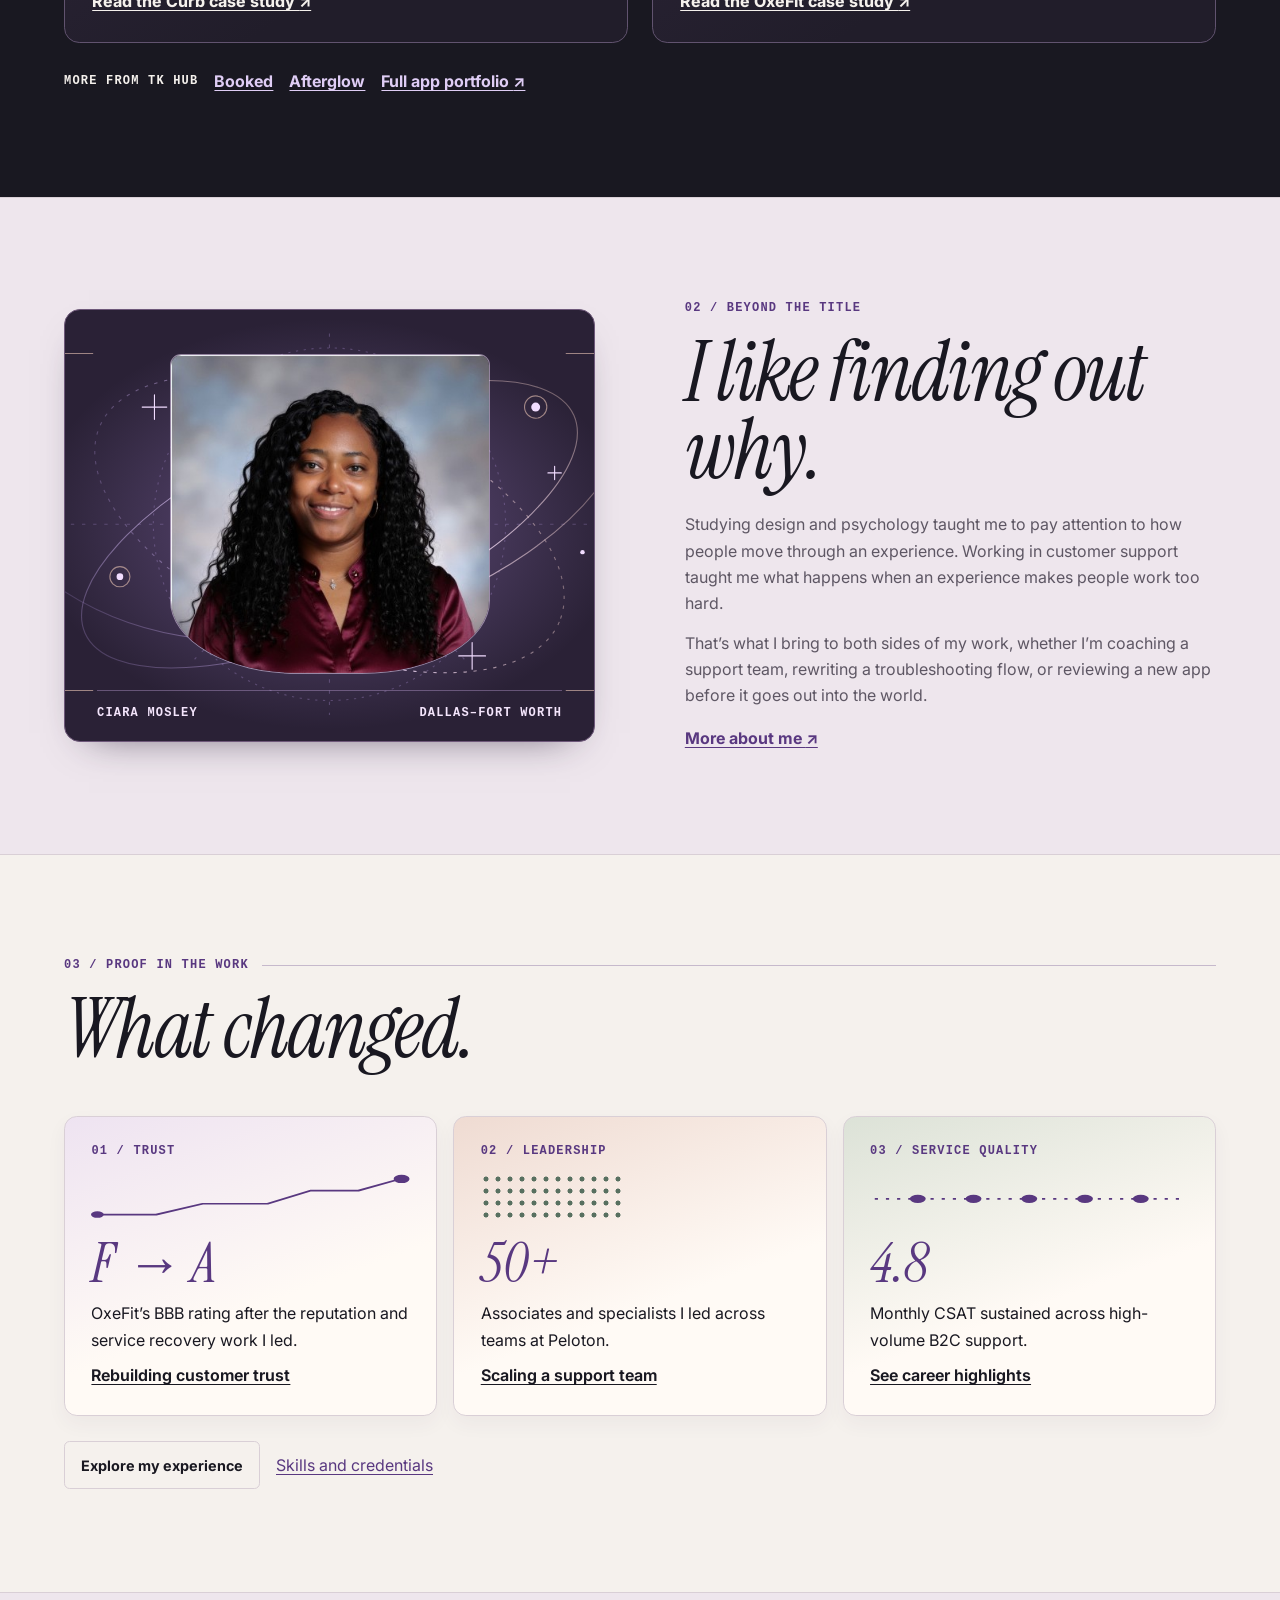
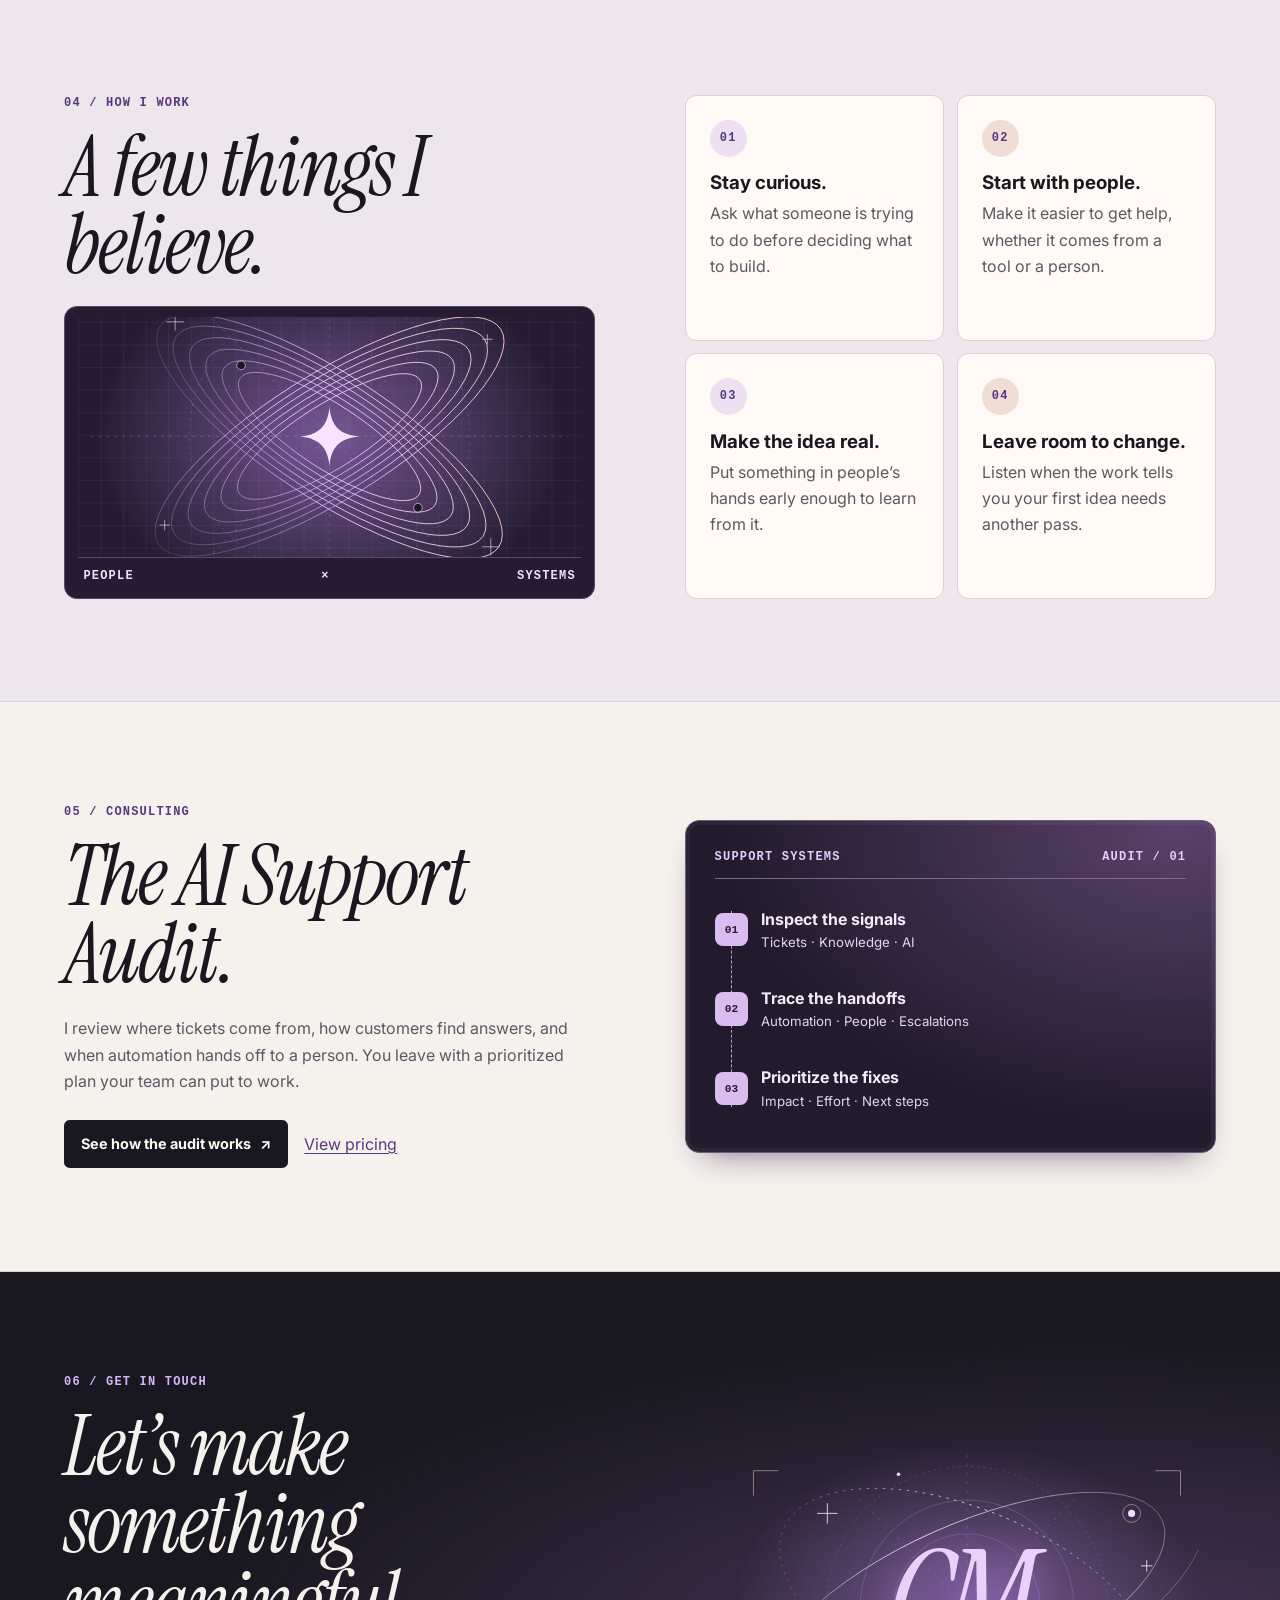
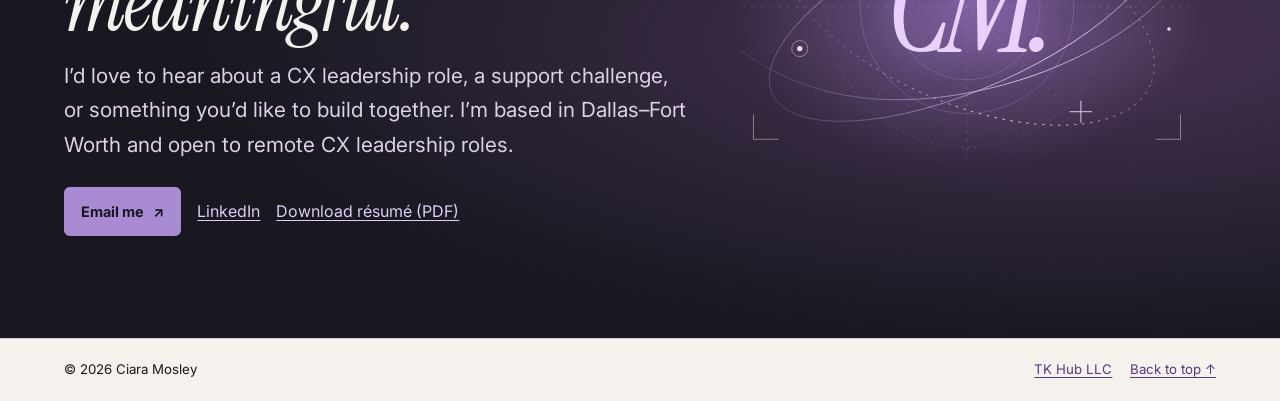
==== commit 76a819fa: "Feature Curb and OxeFit stories and enable search discovery" ====
--- a/index.html
+++ b/index.html
@@ -3,14 +3,19 @@
 <head>
   <meta charset="utf-8">
   <meta name="viewport" content="width=device-width, initial-scale=1">
-  <title>Ciara Mosley | CX Leader &amp; Creative Builder</title>
-  <meta name="description" content="Meet Ciara Mosley, a customer experience leader and TK Hub co-founder working across support operations, AI, and digital products.">
-  <meta name="robots" content="noindex, nofollow">
+  <title>Ciara Mosley | Customer Experience Leader &amp; TK Hub Co-founder</title>
+  <meta name="description" content="Ciara Mosley leads customer experience teams and co-founded TK Hub. Explore her work in support operations, Zendesk AI, and digital product design.">
   <meta name="theme-color" content="#f5f1ed">
   <meta property="og:type" content="website">
-  <meta property="og:title" content="Ciara Mosley | CX Leader &amp; Creative Builder">
-  <meta property="og:description" content="Meet Ciara Mosley, a customer experience leader and TK Hub co-founder working across support operations, AI, and digital products.">
+  <meta property="og:title" content="Ciara Mosley | Customer Experience Leader &amp; TK Hub Co-founder">
+  <meta property="og:description" content="Ciara Mosley leads customer experience teams and co-founded TK Hub. Explore her work in support operations, Zendesk AI, and digital product design.">
   <meta property="og:url" content="https://ciaramosley.com/">
+  <meta property="og:site_name" content="Ciara Mosley">
+  <meta property="og:image" content="https://ciaramosley.com/assets/social/portfolio.jpg">
+  <meta property="og:image:width" content="1200">
+  <meta property="og:image:height" content="630">
+  <meta property="og:image:alt" content="Ciara Mosley, customer experience leader and TK Hub co-founder">
+  <meta name="twitter:card" content="summary_large_image">
   <link rel="canonical" href="https://ciaramosley.com/">
   <link rel="icon" type="image/svg+xml" href="favicon.svg">
   <link rel="icon" type="image/png" sizes="32x32" href="favicon-32.png">
@@ -44,14 +49,14 @@
       <h1 id="hero-title"><span>A curious mind.</span> <span>An operational brain.</span> <span>A creative spirit.</span></h1>
       <p class="lede">I lead customer experience teams, build digital products, and look for ways to make complicated things easier for the people who use them.</p>
       <div class="actions">
-        <a class="button" href="work.html">Explore my work <span aria-hidden="true">↗</span></a>
-        <a class="button secondary" href="about.html">Get to know me</a>
+        <a class="button" href="work.html#featured">Explore my work <span aria-hidden="true">↗</span></a>
+        <a class="button secondary" href="oxefit-case-study.html">See the CX results</a>
       </div>
     </div>
     <figure class="studio">
       <div class="studio-head code"><span><i aria-hidden="true"></i> TK Hub / Studio shelf</span><span>01–03</span></div>
       <div class="studio-art">
-        <a class="tile curb" href="work.html#curb">
+        <a class="tile curb" href="curb-case-study.html">
           <img src="assets/apps/curb.png" width="128" height="128" alt="">
           <span>Curb <span aria-hidden="true">↗</span></span>
         </a>
@@ -69,6 +74,52 @@
   </div>
 </section>
 
+<section class="section dark" id="selected-work" aria-labelledby="work-title">
+  <div class="wrap">
+    <header class="section-heading" id="tkhub">
+      <p class="kicker rule-label">01 / Selected work</p>
+      <h2 id="work-title">Two problems worth solving.</h2>
+      <p class="lede">One is about knowing what you’ll pay for a ride. The other is about getting an answer when you need help.</p>
+    </header>
+    <div class="spotlight-grid">
+      <a class="spotlight" href="curb-case-study.html" data-story="curb">
+        <div class="story-cover curb" aria-hidden="true">
+          <img src="assets/showcase/curb-fare-estimate.webp" width="840" height="558" alt="">
+        </div>
+        <div class="spotlight-copy">
+          <p class="code">TK Hub / Product UX</p>
+          <h3>Curb</h3>
+          <p>What should a rider know before requesting a trip? Curb puts the total and fare breakdown up front.</p>
+          <span class="spotlight-cta">Read the Curb case study <span aria-hidden="true">↗</span></span>
+        </div>
+      </a>
+      <a class="spotlight" href="oxefit-case-study.html" data-story="oxefit">
+        <div class="story-cover oxefit" aria-hidden="true">
+          <div class="result-graphic">
+            <p class="code">Automated resolution</p>
+            <dl>
+              <div><dt>Before</dt><dd class="track" style="--fill:32%"></dd><dd>32%</dd></div>
+              <div><dt>After</dt><dd class="track" style="--fill:65%"></dd><dd>65%</dd></div>
+            </dl>
+          </div>
+        </div>
+        <div class="spotlight-copy">
+          <p class="code">OxeFit / CX automation</p>
+          <h3>32% → 65%</h3>
+          <p>How I built a Help Center and rolled out Zendesk AI agents across three connected fitness and AI products.</p>
+          <span class="spotlight-cta">Read the OxeFit case study <span aria-hidden="true">↗</span></span>
+        </div>
+      </a>
+    </div>
+    <div class="actions more-work">
+      <span class="code">More from TK Hub</span>
+      <a href="work.html#booked">Booked</a>
+      <a href="work.html#afterglow">Afterglow</a>
+      <a href="work.html#app-portfolio">Full app portfolio <span aria-hidden="true">↗</span></a>
+    </div>
+  </div>
+</section>
+
 <section class="section soft" id="about" aria-labelledby="about-title">
   <div class="wrap editorial-split story-layout">
     <figure class="portrait-story">
@@ -76,7 +127,7 @@
       <figcaption class="code"><span>Ciara Mosley</span><span>Dallas–Fort Worth</span></figcaption>
     </figure>
     <div class="prose">
-      <p class="kicker">01 / Beyond the title</p>
+      <p class="kicker">02 / Beyond the title</p>
       <h2 id="about-title">I like finding out why.</h2>
       <p>Studying design and psychology taught me to pay attention to how people move through an experience. Working in customer support taught me what happens when an experience makes people work too hard.</p>
       <p>That’s what I bring to both sides of my work, whether I’m coaching a support team, rewriting a troubleshooting flow, or reviewing a new app before it goes out into the world.</p>
@@ -85,60 +136,19 @@
   </div>
 </section>
 
-<section class="section dark" aria-labelledby="work-title">
-  <div class="wrap">
-    <header class="section-heading" id="tkhub"><p class="kicker rule-label">02 / From TK Hub</p><h2 id="work-title">Some things I’m building.</h2>
-      <p class="lede">As co-founder and COO of TK Hub, I help turn ideas into apps and work through the details that make them easier to use.</p>
-    </header>
-    <ul class="project-grid">
-      <li>
-        <a class="project curb" href="work.html#curb">
-          <div class="project-image"><div class="project-stamp code" aria-hidden="true"><span>01</span><span>Mobility</span></div><img src="assets/showcase/curb.webp" width="600" height="1301" alt="" loading="lazy" decoding="async"></div>
-          <div class="project-body">
-            <p class="code">Product UX · Operations</p>
-            <h3>Curb <span aria-hidden="true">↗</span></h3>
-            <p>What if riders could see where every dollar goes before confirming a trip?</p>
-          </div>
-        </a>
-      </li>
-      <li>
-        <a class="project booked" href="work.html#booked">
-          <div class="project-image"><div class="project-stamp code" aria-hidden="true"><span>02</span><span>Home services</span></div><img src="assets/showcase/booked.webp" width="600" height="1301" alt="" loading="lazy" decoding="async"></div>
-          <div class="project-body">
-            <p class="code">Service design · Product operations</p>
-            <h3>Booked <span aria-hidden="true">↗</span></h3>
-            <p>A shorter path from a job that needs doing to a professional who can help.</p>
-          </div>
-        </a>
-      </li>
-      <li>
-        <a class="project afterglow" href="work.html#afterglow">
-          <div class="project-image"><div class="project-stamp code" aria-hidden="true"><span>03</span><span>Arcade</span></div><img src="assets/showcase/afterglow.webp" width="720" height="1280" alt="" loading="lazy" decoding="async"></div>
-          <div class="project-body">
-            <p class="code">Play · Game experience</p>
-            <h3>Afterglow <span aria-hidden="true">↗</span></h3>
-            <p>A one-thumb arcade game in a neon night market.</p>
-          </div>
-        </a>
-      </li>
-    </ul>
-    <div class="section-footer"><a class="button" href="work.html#app-portfolio">Explore the app portfolio <span aria-hidden="true">↗</span></a></div>
-  </div>
-</section>
-
 <section class="section" id="impact" aria-labelledby="impact-title">
   <div class="wrap">
     <header class="section-heading"><p class="kicker rule-label">03 / Proof in the work</p><h2 id="impact-title">What changed.</h2></header>
     <ul class="metric-grid" id="work">
-      <li><span class="metric-label code">01 / Automation</span>
-        <div class="metric-art bars" aria-hidden="true"><i></i><i></i></div>
-        <b>32% → 65%</b><p>Automated support resolution at OxeFit after rolling out Zendesk AI agents.</p><a href="work.html#automation">AI support rollout</a></li>
-      <li><span class="metric-label code">02 / Trust</span>
+      <li><span class="metric-label code">01 / Trust</span>
         <svg class="metric-art" viewBox="0 0 200 58" preserveAspectRatio="none" fill="none" aria-hidden="true" focusable="false"><path d="M3 49h38l29-13h41l27-16h30l28-15" stroke="currentColor" stroke-width="2"/><circle cx="4" cy="49" r="4" fill="currentColor"/><circle cx="195" cy="6" r="5" fill="currentColor"/></svg>
         <b>F → A</b><p>OxeFit’s BBB rating after the reputation and service recovery work I led.</p><a href="work.html#service-recovery">Rebuilding customer trust</a></li>
-      <li><span class="metric-label code">03 / Leadership</span>
+      <li><span class="metric-label code">02 / Leadership</span>
         <div class="metric-art team" aria-hidden="true"></div>
         <b>50+</b><p>Associates and specialists I led across teams at Peloton.</p><a href="work.html#team-scaling">Scaling a support team</a></li>
+      <li><span class="metric-label code">03 / Service quality</span>
+        <svg class="metric-art" viewBox="0 0 200 58" preserveAspectRatio="none" fill="none" aria-hidden="true" focusable="false"><path d="M3 30h194" stroke="currentColor" stroke-width="2" stroke-dasharray="2 5"/><circle cx="30" cy="30" r="5" fill="currentColor"/><circle cx="65" cy="30" r="5" fill="currentColor"/><circle cx="100" cy="30" r="5" fill="currentColor"/><circle cx="135" cy="30" r="5" fill="currentColor"/><circle cx="170" cy="30" r="5" fill="currentColor"/></svg>
+        <b>4.8</b><p>Monthly CSAT sustained across high-volume B2C support.</p><a href="experience.html#impact">See career highlights</a></li>
     </ul>
     <div class="actions" id="experience"><a class="button secondary" href="experience.html">Explore my experience</a> <a href="experience.html#skills" id="skills">Skills and credentials</a></div>
   </div>
--- a/assets/site.css
+++ b/assets/site.css
@@ -286,7 +286,102 @@
 .rule-label::after { content: ""; flex: 1; height: 1px; background: currentColor; opacity: .3; }
 .section-footer { margin-top: 2rem; }
 
-.project-grid, .metric-grid, .product-grid, .case-grid {
+.spotlight-grid {
+  display: grid;
+  grid-template-columns: repeat(2, minmax(0, 1fr));
+  gap: clamp(.9rem, 2vw, 1.5rem);
+}
+.dark .spotlight {
+  display: flex;
+  flex-direction: column;
+  color: var(--canvas);
+  text-decoration: none;
+  background: linear-gradient(145deg, #332a40, #211d2a 72%);
+  border: 1px solid #61536f;
+  border-radius: .95rem;
+  overflow: clip;
+  transition: border-color .22s, translate .28s var(--ease);
+}
+.spotlight:hover, .spotlight:focus-visible { border-color: #d3b8f5; translate: 0 -.3rem; }
+.spotlight:target { outline: 2px solid var(--orchid); outline-offset: 4px; }
+.spotlight-copy { padding: clamp(1.05rem, 3vw, 1.7rem); }
+.spotlight-copy .code { color: #d3b8f5; }
+.spotlight-copy h3 { font: italic 400 clamp(2.3rem, 4.7vw, 4rem)/1 var(--display); margin: .4rem 0 .7rem; }
+.spotlight-copy p:not(.code) { color: #e1d9e9; max-width: 37rem; }
+.spotlight-copy .spotlight-cta { display: inline-block; margin-top: .9rem; font-weight: 750; text-decoration: underline; text-underline-offset: .2em; }
+.story-cover { display: grid; place-items: center; position: relative; isolation: isolate; min-width: 0; min-height: clamp(13.5rem, 24vw, 20rem); overflow: clip; }
+.story-cover.curb {
+  background: url("graphics/curb.svg") center / cover no-repeat, radial-gradient(ellipse at center, #eff2e6, #b4c8b8);
+  padding: 2rem 1.1rem;
+}
+.story-cover.curb img {
+  width: min(82%, 20rem);
+  border: 1px solid #426954;
+  border-radius: .75rem;
+  box-shadow: 0 16px 32px #153a3552;
+}
+.story-cover.oxefit { background: url("graphics/intersections.svg") center / cover no-repeat, #2c2139; color: #f8edf9; padding: 2rem 1.15rem; }
+.result-graphic { width: min(100%, 25rem); padding: clamp(.8rem, 2.6vw, 1.6rem); border: 1px solid #cfafe69c; border-radius: .75rem; background: #271d34ed; }
+.result-graphic > p { color: #eedcfa; }
+.result-graphic dl { margin-top: .9rem; display: grid; gap: .65rem; }
+.result-graphic dl > div { display: grid; grid-template-columns: 4.2rem minmax(0, 1fr) 2.8rem; align-items: center; gap: .55rem; }
+.result-graphic dt, .result-graphic dd { font-size: .83rem; font-weight: 700; }
+.result-graphic dd { margin: 0; }
+.result-graphic .track { display: block; height: .65rem; border-radius: 2rem; background: #5a486b; overflow: clip; }
+.result-graphic .track::before { content: ""; display: block; width: var(--fill); height: 100%; border-radius: inherit; background: var(--bar, #d9b6aa); }
+.result-graphic dl > div:last-child { --bar: #c7a4ed; }
+.story-intro { padding-block: clamp(2.7rem, 7vw, 6rem); background: radial-gradient(ellipse at 90% 8%, #e9dff0, transparent 60%); }
+.story-intro .story-cover { border: 1px solid #a696ad; border-radius: 1rem; box-shadow: 0 22px 42px -22px #37274885; }
+.story-intro .lede { margin-top: 1.15rem; }
+.story-link { display: inline-block; margin-bottom: 1.35rem; font-size: .88rem; font-weight: 700; }
+.story-details { display: grid; grid-template-columns: repeat(3, minmax(0, 1fr)); gap: .85rem; margin-top: 1.8rem; }
+.story-details > div { padding: 1rem; border: 1px solid var(--line); border-radius: .65rem; background: var(--paper); }
+.story-details dt { margin-bottom: .5rem; color: var(--plum); }
+.story-details dd { margin: 0; }
+.evidence-grid { display: grid; grid-template-columns: minmax(0, 1fr) minmax(0, 1.15fr); align-items: center; gap: clamp(1.6rem, 6vw, 4.5rem); }
+.evidence-image {
+  padding: clamp(1rem, 2.5vw, 1.6rem);
+  border: 1px solid #a5b7a9;
+  border-radius: .95rem;
+  background: url("graphics/curb.svg") center / cover no-repeat, #d2dfd3;
+}
+.evidence-image img { width: 100%; border: 1px solid #426954; border-radius: .7rem; }
+.evidence-image figcaption { margin-top: .7rem; color: #263d31; }
+.fare-image-wrap { position: relative; }
+.fare-mark {
+  position: absolute;
+  display: grid;
+  place-items: center;
+  top: 44%;
+  left: 50%;
+  width: clamp(1rem, 2vw, 1.65rem);
+  aspect-ratio: 1;
+  translate: -50% -50%;
+  border-radius: 50%;
+  background: var(--plum);
+  color: white;
+  font: 700 clamp(.52rem, 1vw, .69rem) var(--label);
+}
+.fare-mark:nth-of-type(2) { top: 78.5%; }
+.fare-mark:nth-of-type(3) { top: 91%; }
+.story-notes { list-style: none; display: grid; gap: .65rem; padding: 0; margin: 1.25rem 0 0; counter-reset: story-note; }
+.story-notes li { counter-increment: story-note; display: grid; grid-template-columns: 2rem minmax(0, 1fr); align-items: start; gap: .7rem; padding-top: .65rem; border-top: 1px solid var(--line); }
+.story-notes li::before { content: counter(story-note, decimal-leading-zero); display: grid; place-items: center; aspect-ratio: 1; border-radius: 50%; background: #e6d7ed; color: var(--plum); font: 700 .7rem var(--label); }
+.story-notes strong { display: block; }
+.story-notes p, .story-note { color: var(--muted); }
+.story-note { margin-top: 1rem; font-size: .9rem; }
+.story-breadcrumbs { padding-block: 2rem; border-top: 1px solid var(--line); }
+.story-breadcrumbs .actions { justify-content: space-between; margin-top: 0; }
+.story-breadcrumbs a { font-weight: 700; }
+.demo-grid { grid-template-columns: minmax(0, 1.3fr) minmax(0, .7fr); align-items: center; }
+.demo-device { justify-self: center; width: min(100%, 19rem); }
+.demo-device video { display: block; width: 100%; height: auto; background: var(--ink); border: 5px solid var(--ink); border-radius: 1rem; box-shadow: 0 14px 28px #0005; }
+.demo-device figcaption { margin-top: .65rem; font-size: .83rem; color: #e6d7eb; }
+.dark .story-note, .dark .prose p:not(.kicker) { color: #e6d7eb; }
+.more-work { align-items: center; }
+.more-work a { font-weight: 700; }
+
+.metric-grid, .product-grid, .case-grid {
   display: grid;
   grid-template-columns: repeat(3, minmax(0, 1fr));
   gap: 1rem;
@@ -294,34 +389,19 @@
   margin: 0;
   padding: 0;
 }
-.curb { --project-bg: #bdcebf; --project-light: #e5eade; --project-graphic: url("graphics/curb.svg"); }
 .booked { --project-bg: #d6ad92; --project-light: #f7deca; --project-graphic: url("graphics/booked.svg"); }
 .afterglow { --project-bg: #2e2146; --project-light: #665091; --project-graphic: url("graphics/afterglow.svg"); --stamp-ink: #fbebff; --stamp-bg: #251a38de; }
-.project {
-  display: block;
-  height: 100%;
-  border: 1px solid #61536f;
-  border-radius: 1rem;
-  overflow: hidden;
-  background: linear-gradient(145deg, #2f2739, #211d2a 70%);
-  color: var(--canvas);
-  text-decoration: none;
-  transition: transform .3s var(--ease), border-color .2s, box-shadow .3s;
-}
-.dark .project { color: var(--canvas); }
-.project:hover, .project:focus-visible { transform: translateY(-5px); border-color: #d3b8f5; box-shadow: 0 15px 35px #0006; }
-.project-image, .feature-image {
+.feature-image {
   position: relative;
   display: grid;
-  place-items: start center;
+  place-items: center;
   overflow: clip;
-  padding: 2rem 1rem 0;
+  padding: 2.6rem 1rem 1.4rem;
   background:
     var(--project-graphic) center / cover no-repeat,
     radial-gradient(ellipse at 50% 38%, var(--project-light), transparent 72%),
     var(--project-bg, #c9d4c5);
 }
-.project-image { aspect-ratio: 1.26; padding: 0; }
 .project-stamp {
   position: absolute;
   z-index: 1;
@@ -337,19 +417,13 @@
   background: var(--stamp-bg, #fffaf5e6);
   color: var(--stamp-ink, #3b2a40);
 }
-.project-image img, .feature-image img {
-  width: 62%;
+.feature-image img {
+  width: auto;
+  max-height: 21rem;
   border: 4px solid var(--ink);
   border-radius: 1rem;
   box-shadow: 0 15px 30px #19182175, 0 0 0 1px #ffffff88;
 }
-.project-image img { position: absolute; top: 2rem; left: 19%; transition: transform .38s var(--ease); }
-.project:hover img, .project:focus-visible img { transform: translateY(-.5rem) scale(1.03); }
-.project-body { padding: clamp(1rem, 2.5vw, 1.55rem); }
-.project-body .code { color: #d3b8f5; font-size: .68rem; }
-.project-body h3 { display: flex; justify-content: space-between; gap: .5rem; font-size: 1.4rem; margin: .5rem 0; }
-.project-body p:last-child { color: #e1d9e9; }
-.project:hover h3 { text-decoration: underline; text-underline-offset: .2em; }
 
 .metric-grid li {
   display: flex;
@@ -365,9 +439,6 @@
 .metric-grid li:nth-child(3) { background: linear-gradient(160deg, #dce2d7, var(--paper) 60%); }
 .metric-label { color: var(--plum); }
 .metric-art { display: block; color: var(--plum); width: 100%; height: 3rem; margin-block: .3rem; }
-.metric-art.bars { display: flex; flex-direction: column; justify-content: center; gap: .4rem; }
-.metric-art.bars i { display: block; height: .65rem; width: 32%; background: #9777a8; border-radius: 0 1rem 1rem 0; }
-.metric-art.bars i + i { width: 65%; background: linear-gradient(90deg, var(--plum), var(--orchid)); }
 .metric-art.team { background: radial-gradient(circle at 5px 5px, #587060 2.2px, transparent 2.8px) 0 0 / 12px 12px; width: min(100%, 9rem); }
 .metric-grid b { display: block; font: italic 400 clamp(2.4rem, 4.4vw, 4.4rem)/1 var(--display); color: var(--plum); }
 .metric-grid a { color: inherit; align-self: flex-start; margin-top: auto; font-weight: 650; }
@@ -433,8 +504,6 @@
 
 .feature-list { display: grid; gap: 1.25rem; }
 .feature { display: grid; grid-template-columns: minmax(0, 2fr) minmax(0, 3fr); background: var(--paper); border: 1px solid var(--line); border-radius: .95rem; overflow: clip; box-shadow: 0 14px 26px -20px #34254366; }
-.feature-image { place-items: center; padding: 2.6rem 1rem 1.4rem; }
-.feature-image img { width: auto; max-height: 21rem; }
 .feature-copy { padding: clamp(1.25rem, 4vw, 3rem); }
 .feature h3 { font: italic 400 clamp(2.7rem, 5vw, 4rem)/1 var(--display); margin-bottom: .5rem; }
 .feature dt, .case dt { font-weight: 750; }
@@ -484,7 +553,7 @@
 @media (max-width: 55rem) {
   .hero-grid { gap: 1.75rem; }
   .nav-list { gap: .25rem 1rem; }
-  .project-grid, .product-grid { grid-template-columns: repeat(2, minmax(0, 1fr)); }
+  .product-grid { grid-template-columns: repeat(2, minmax(0, 1fr)); }
 }
 
 @media (max-width: 43rem) {
@@ -504,6 +573,7 @@
   }
   .js .nav-toggle[aria-expanded="false"] + .nav-list { display: none; }
   .hero-grid, .editorial-split, .feature, .case-grid, .about-intro, .intro-layout, .contact-layout { grid-template-columns: 1fr; }
+  .evidence-grid, .spotlight-grid { grid-template-columns: 1fr; }
   .about-portrait { justify-self: start; width: min(100%, 17rem); }
   .portrait-story { grid-row: 2; }
   .hero h1 { font-size: clamp(3rem, 10vw, 5.25rem); }
@@ -515,8 +585,7 @@
 }
 
 @media (max-width: 32rem) {
-  .project-grid, .product-grid, .skills, .edu, .highlights { grid-template-columns: 1fr; }
-  .project-image { aspect-ratio: 1.4; }
+  .product-grid, .skills, .edu, .highlights, .story-details { grid-template-columns: 1fr; }
 }
 
 @keyframes arrive {
@@ -529,9 +598,12 @@
   html.js { scroll-behavior: smooth; }
   .site-header { view-transition-name: portfolio-header; }
   ::view-transition-group(root) { animation-duration: .38s; }
-  ::view-transition-group(portfolio-header) { animation-duration: .38s; z-index: 1; }
+  ::view-transition-group(portfolio-header) { animation-duration: .38s; z-index: 2; }
   ::view-transition-old(root) { animation: page-out .22s ease-in both; }
   ::view-transition-new(root) { animation: page-in .38s var(--ease) both; }
+  ::view-transition-group(curb-story), ::view-transition-group(oxefit-story) { animation-duration: .48s; animation-timing-function: var(--ease); z-index: 1; }
+  .story-intro .story-cover.curb { view-transition-name: curb-story; }
+  .story-intro .story-cover.oxefit { view-transition-name: oxefit-story; }
 
   .hero-copy > *, .studio, .page-intro > .wrap, .cm-hero {
     animation: arrive .65s var(--ease) both;
@@ -575,7 +647,6 @@
 
 @media (prefers-reduced-motion: reduce) {
   *, *::before, *::after { transition: none !important; }
-  .project:hover, .project:focus-visible, .project:hover img, .project:focus-visible img { transform: none; }
-  .tile:hover, .tile:focus-visible { translate: none; }
+  .tile:hover, .tile:focus-visible, .spotlight:hover, .spotlight:focus-visible { translate: none; }
   #services .cm-btn:hover, #services .cm-inc li:hover { transform: none; }
 }
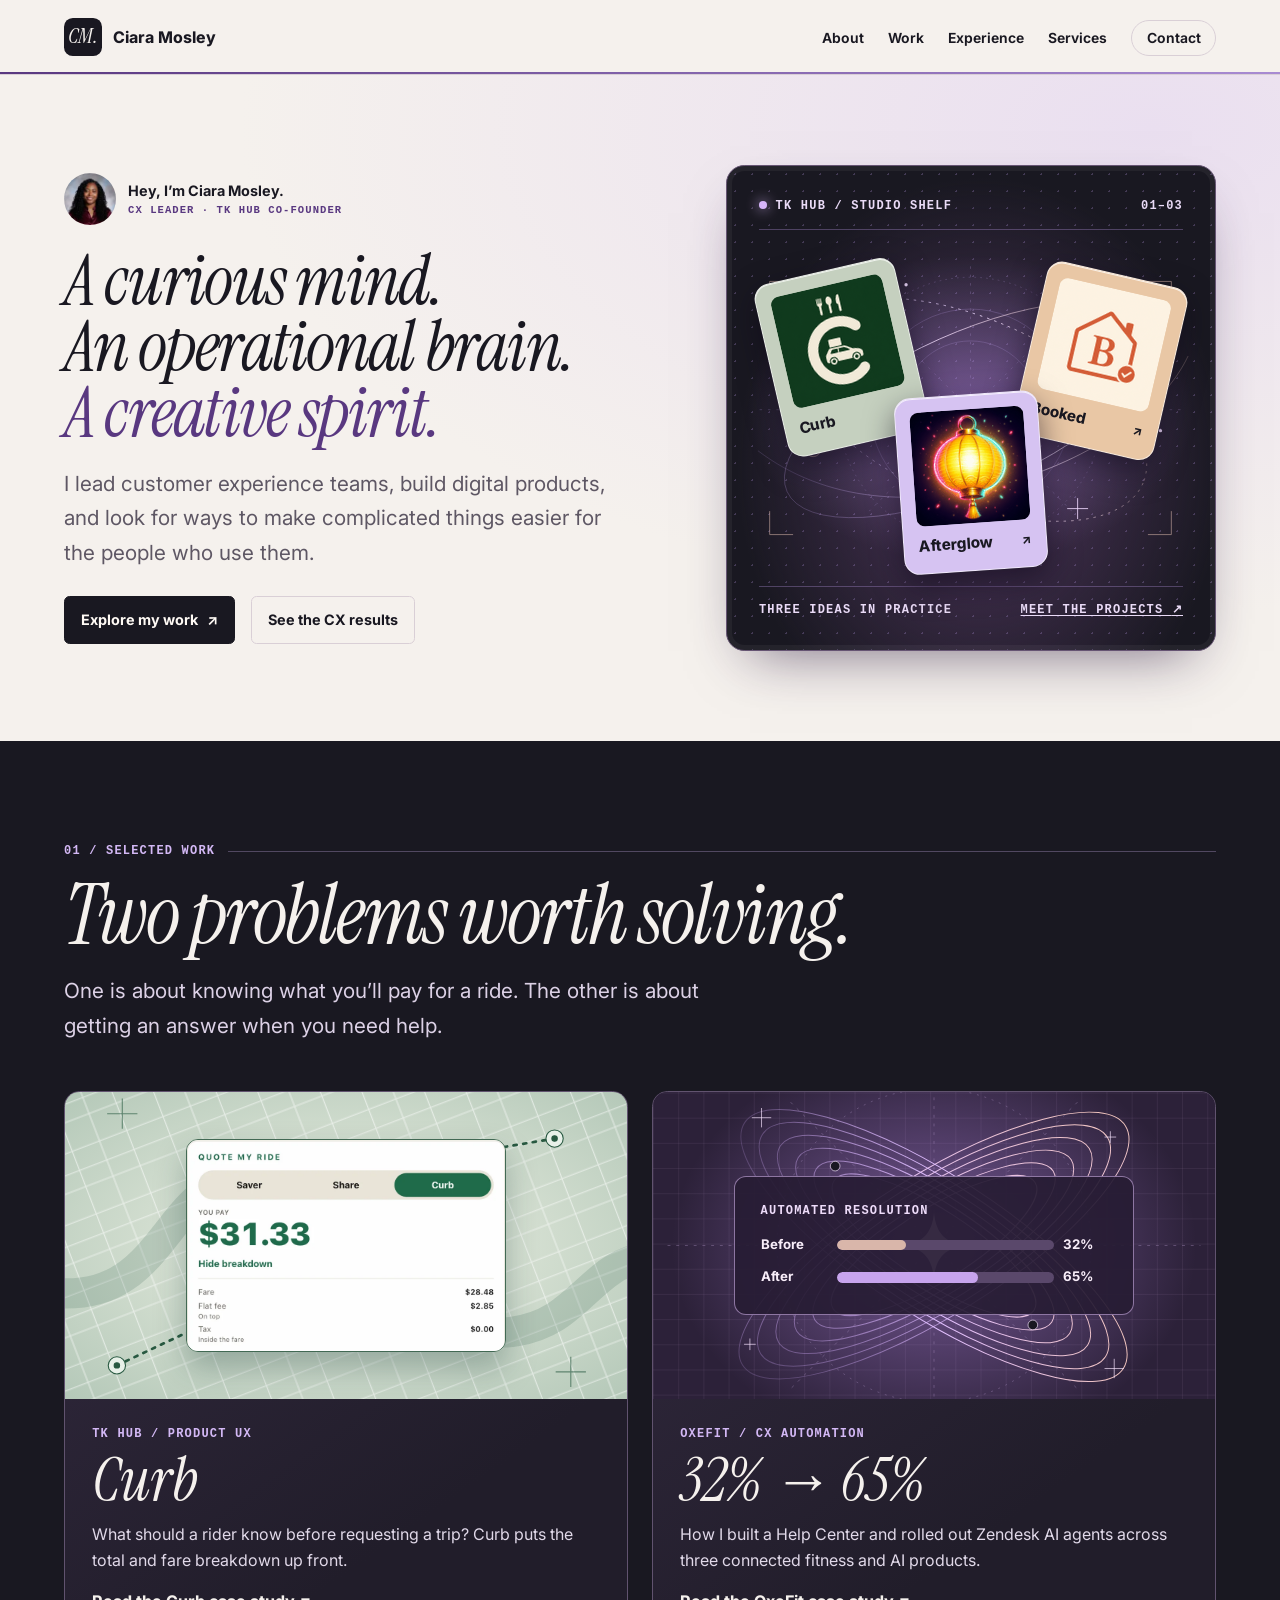
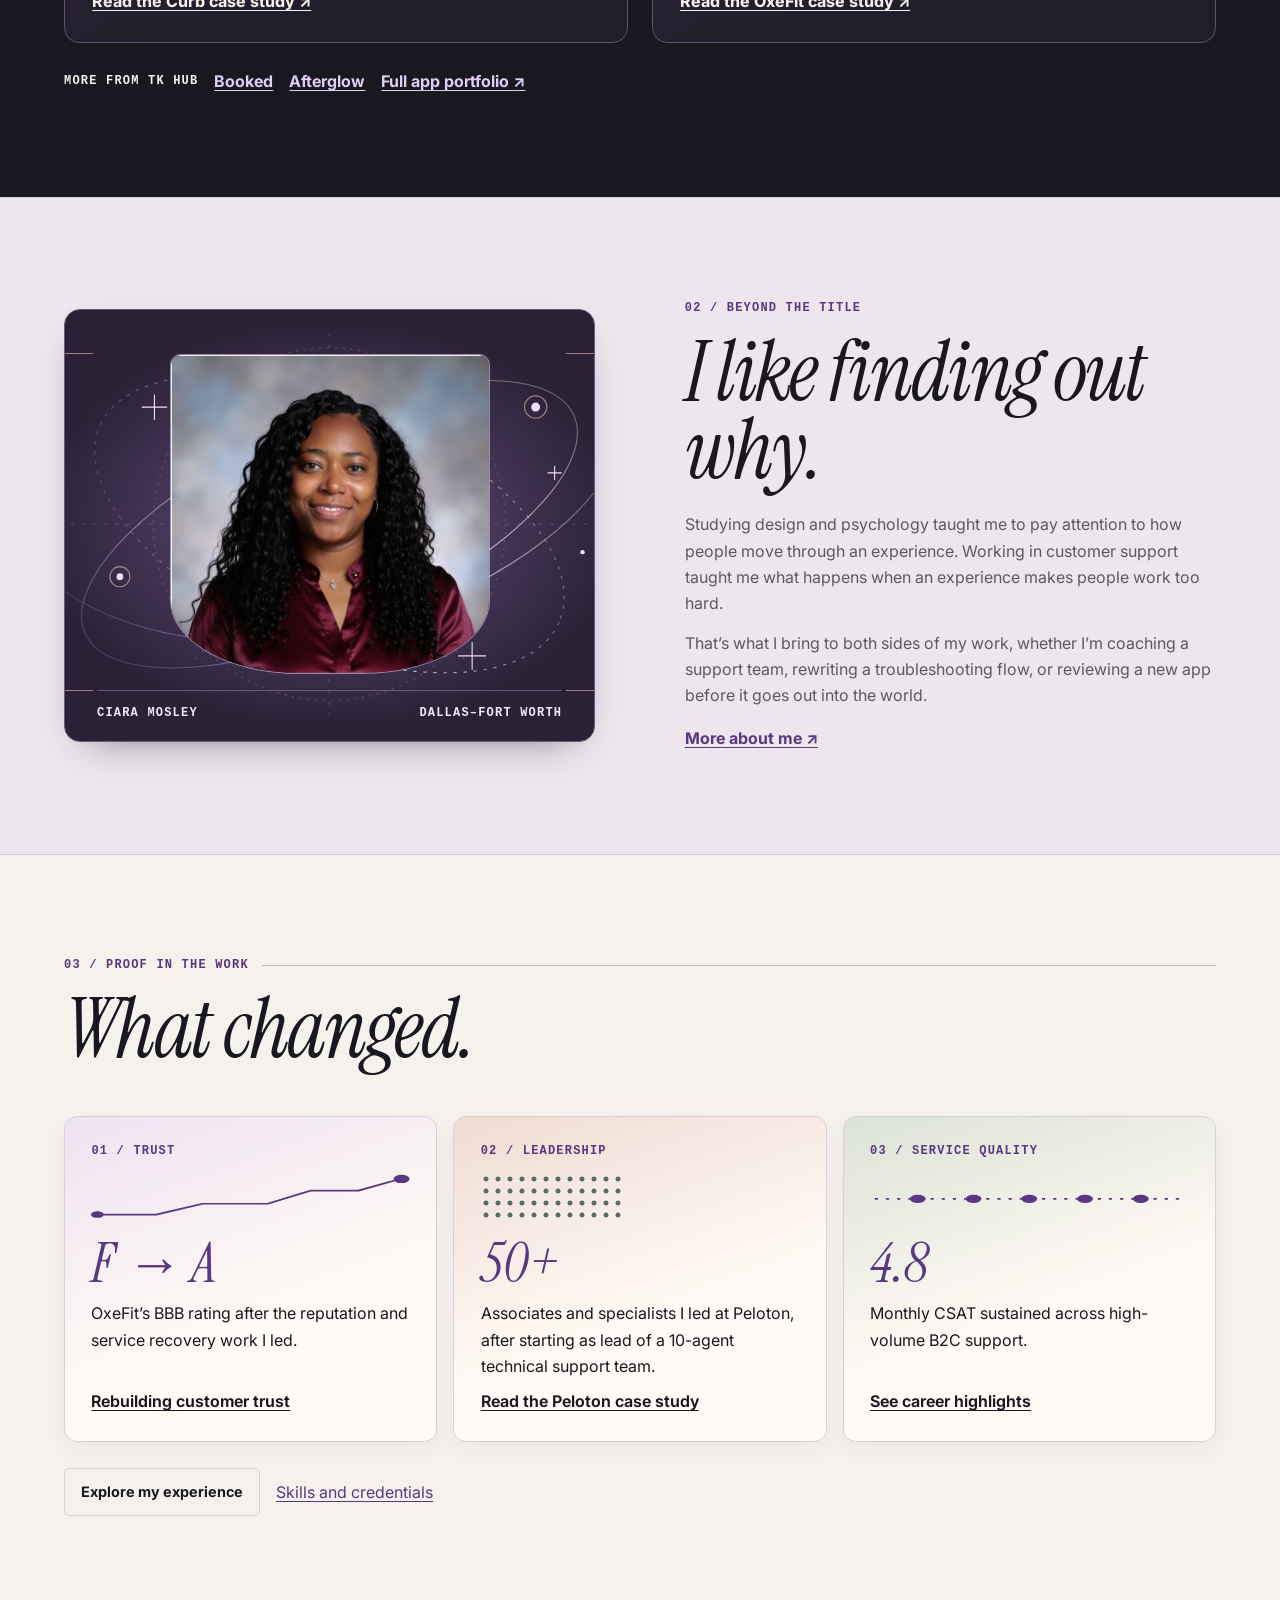
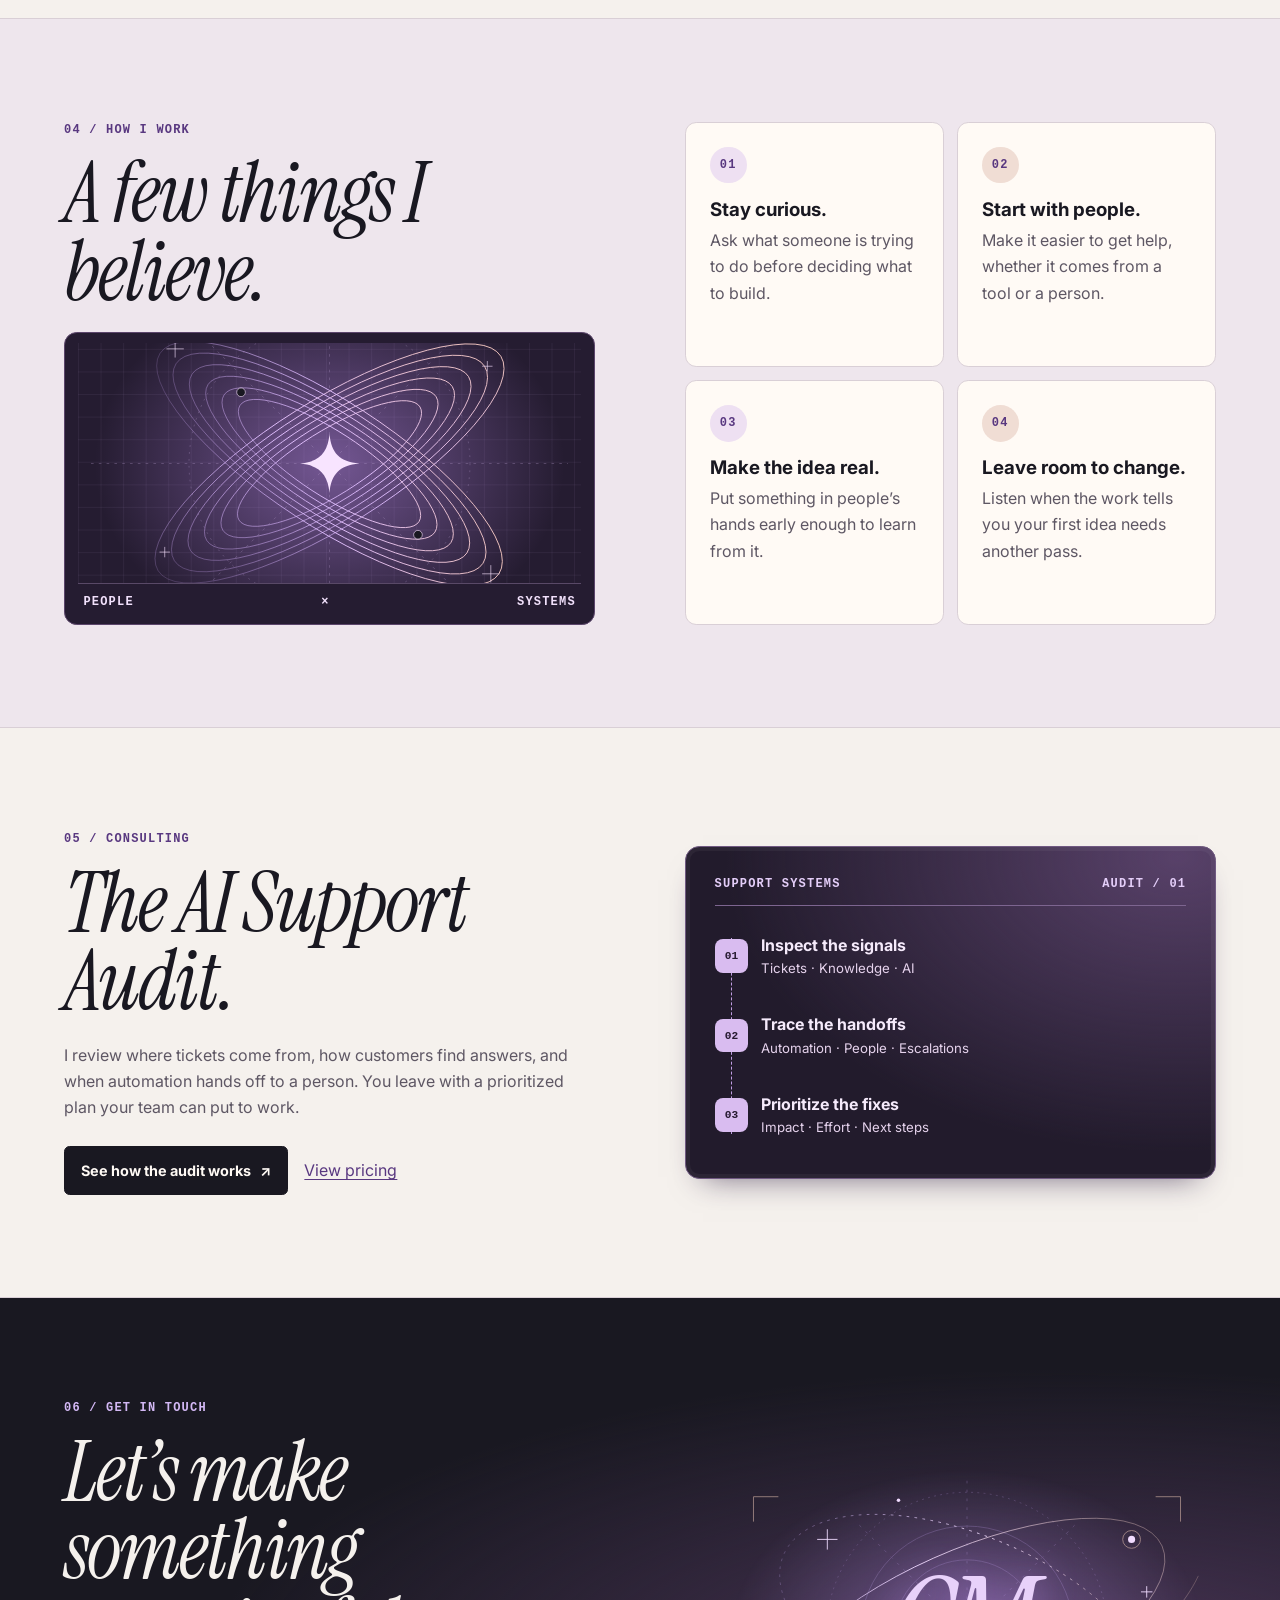
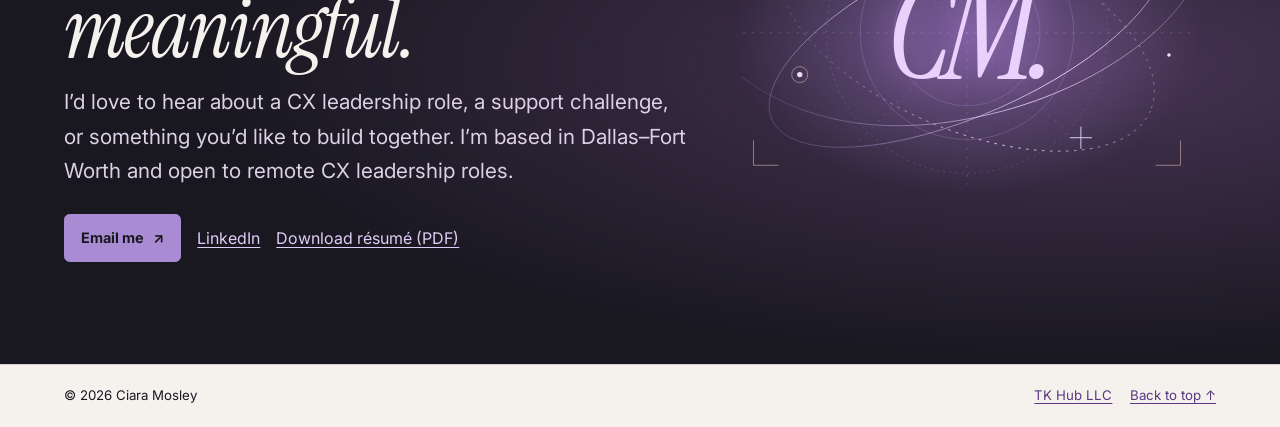
==== commit 97f6c2d0: "Showcase Peloton support leadership and operational results" ====
--- a/index.html
+++ b/index.html
@@ -145,7 +145,7 @@
         <b>F → A</b><p>OxeFit’s BBB rating after the reputation and service recovery work I led.</p><a href="work.html#service-recovery">Rebuilding customer trust</a></li>
       <li><span class="metric-label code">02 / Leadership</span>
         <div class="metric-art team" aria-hidden="true"></div>
-        <b>50+</b><p>Associates and specialists I led across teams at Peloton.</p><a href="work.html#team-scaling">Scaling a support team</a></li>
+        <b>50+</b><p>Associates and specialists I led at Peloton, after starting as lead of a 10-agent technical support team.</p><a href="peloton-case-study.html">Read the Peloton case study</a></li>
       <li><span class="metric-label code">03 / Service quality</span>
         <svg class="metric-art" viewBox="0 0 200 58" preserveAspectRatio="none" fill="none" aria-hidden="true" focusable="false"><path d="M3 30h194" stroke="currentColor" stroke-width="2" stroke-dasharray="2 5"/><circle cx="30" cy="30" r="5" fill="currentColor"/><circle cx="65" cy="30" r="5" fill="currentColor"/><circle cx="100" cy="30" r="5" fill="currentColor"/><circle cx="135" cy="30" r="5" fill="currentColor"/><circle cx="170" cy="30" r="5" fill="currentColor"/></svg>
         <b>4.8</b><p>Monthly CSAT sustained across high-volume B2C support.</p><a href="experience.html#impact">See career highlights</a></li>
--- a/assets/site.css
+++ b/assets/site.css
@@ -304,6 +304,9 @@
 }
 .spotlight:hover, .spotlight:focus-visible { border-color: #d3b8f5; translate: 0 -.3rem; }
 .spotlight:target { outline: 2px solid var(--orchid); outline-offset: 4px; }
+.dark .spotlight.wide { grid-column: 1 / -1; flex-direction: row; }
+.spotlight.wide .story-cover { flex: 0 0 49%; }
+.spotlight.wide .spotlight-copy { align-self: center; }
 .spotlight-copy { padding: clamp(1.05rem, 3vw, 1.7rem); }
 .spotlight-copy .code { color: #d3b8f5; }
 .spotlight-copy h3 { font: italic 400 clamp(2.3rem, 4.7vw, 4rem)/1 var(--display); margin: .4rem 0 .7rem; }
@@ -321,6 +324,24 @@
   box-shadow: 0 16px 32px #153a3552;
 }
 .story-cover.oxefit { background: url("graphics/intersections.svg") center / cover no-repeat, #2c2139; color: #f8edf9; padding: 2rem 1.15rem; }
+.story-cover.peloton {
+  padding: 1.55rem 1.05rem;
+  color: var(--paper);
+  background: repeating-linear-gradient(128deg, #d9b6aa2b 0 1px, transparent 1px 24px),
+    radial-gradient(ellipse at 20% 25%, #795044, #31252e 68%);
+}
+.team-progression {
+  width: min(100%, 26rem);
+  padding: clamp(.85rem, 3vw, 1.65rem);
+  border: 1px solid #d9b6aa9c;
+  border-radius: .75rem;
+  background: #2d222df2;
+}
+.team-progression .code { color: #f0cec0; }
+.team-progression > div { display: grid; grid-template-columns: minmax(0, 1fr) auto minmax(0, 1fr); align-items: baseline; gap: .4rem; margin-top: .55rem; }
+.team-progression span { font: italic 400 clamp(2.75rem, 6vw, 5.2rem)/1 var(--display); }
+.team-progression .progression-arrow { color: var(--clay); font: 400 1.65rem/1 var(--body); }
+.team-progression small { display: block; margin-top: .32rem; color: #f1ddd5; font: 600 .78rem/1.35 var(--body); }
 .result-graphic { width: min(100%, 25rem); padding: clamp(.8rem, 2.6vw, 1.6rem); border: 1px solid #cfafe69c; border-radius: .75rem; background: #271d34ed; }
 .result-graphic > p { color: #eedcfa; }
 .result-graphic dl { margin-top: .9rem; display: grid; gap: .65rem; }
@@ -574,6 +595,9 @@
   .js .nav-toggle[aria-expanded="false"] + .nav-list { display: none; }
   .hero-grid, .editorial-split, .feature, .case-grid, .about-intro, .intro-layout, .contact-layout { grid-template-columns: 1fr; }
   .evidence-grid, .spotlight-grid { grid-template-columns: 1fr; }
+  .dark .spotlight.wide { flex-direction: column; }
+  .spotlight.wide .story-cover { flex-basis: auto; }
+  .spotlight.wide .spotlight-copy { align-self: stretch; }
   .about-portrait { justify-self: start; width: min(100%, 17rem); }
   .portrait-story { grid-row: 2; }
   .hero h1 { font-size: clamp(3rem, 10vw, 5.25rem); }
@@ -601,9 +625,10 @@
   ::view-transition-group(portfolio-header) { animation-duration: .38s; z-index: 2; }
   ::view-transition-old(root) { animation: page-out .22s ease-in both; }
   ::view-transition-new(root) { animation: page-in .38s var(--ease) both; }
-  ::view-transition-group(curb-story), ::view-transition-group(oxefit-story) { animation-duration: .48s; animation-timing-function: var(--ease); z-index: 1; }
+  ::view-transition-group(curb-story), ::view-transition-group(oxefit-story), ::view-transition-group(peloton-story) { animation-duration: .48s; animation-timing-function: var(--ease); z-index: 1; }
   .story-intro .story-cover.curb { view-transition-name: curb-story; }
   .story-intro .story-cover.oxefit { view-transition-name: oxefit-story; }
+  .story-intro .story-cover.peloton { view-transition-name: peloton-story; }
 
   .hero-copy > *, .studio, .page-intro > .wrap, .cm-hero {
     animation: arrive .65s var(--ease) both;
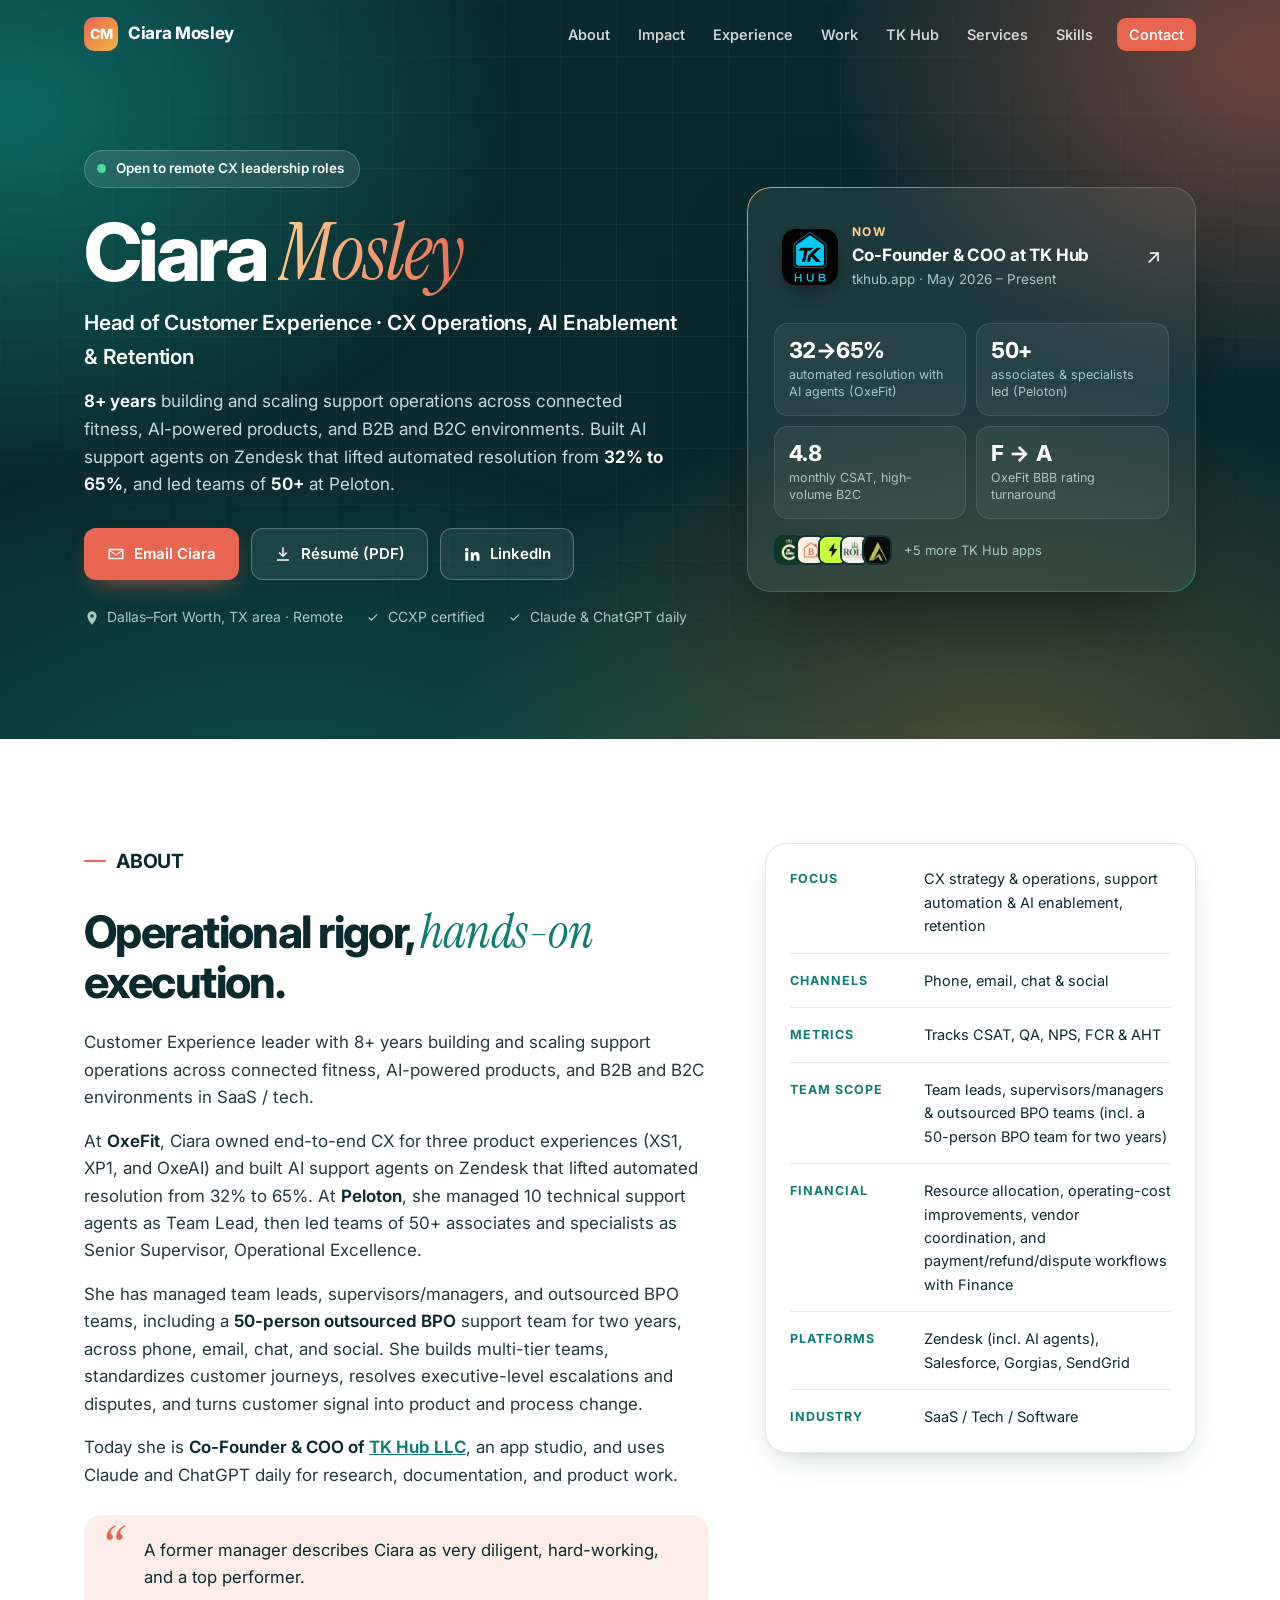
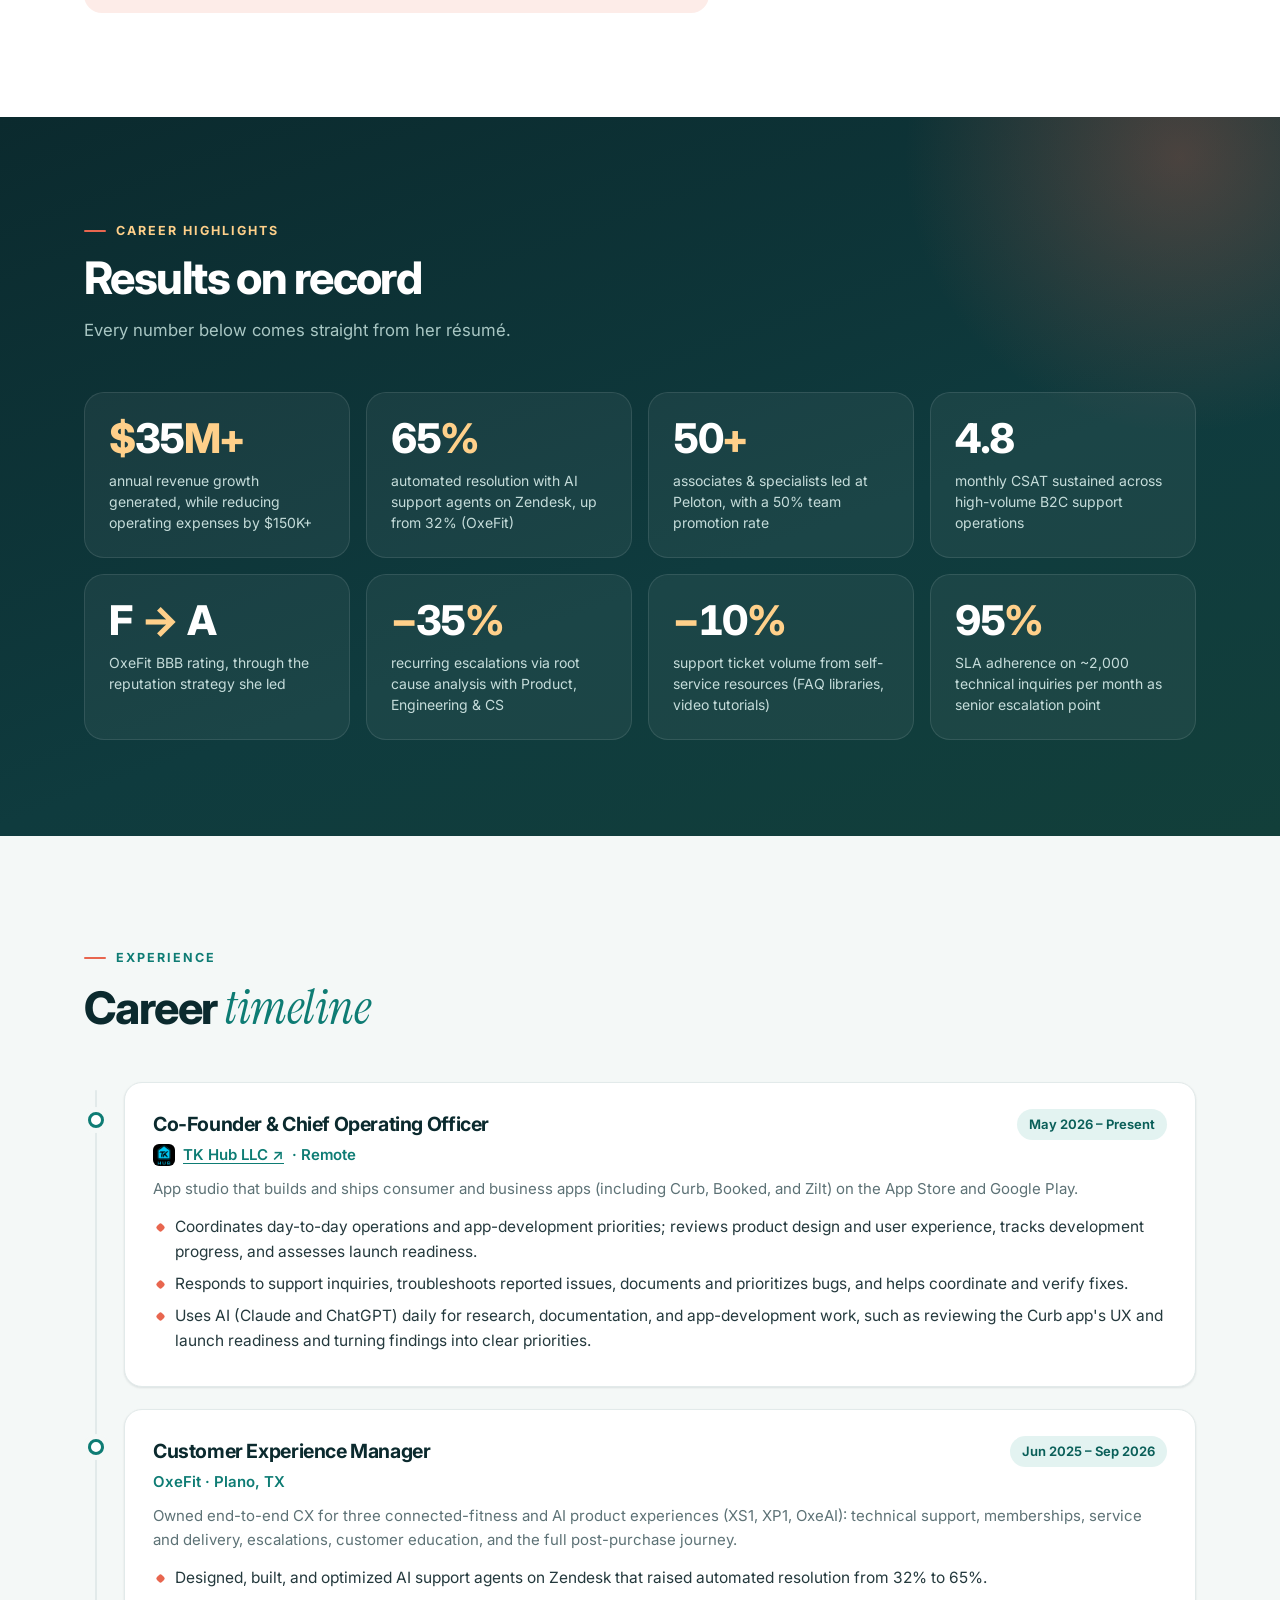
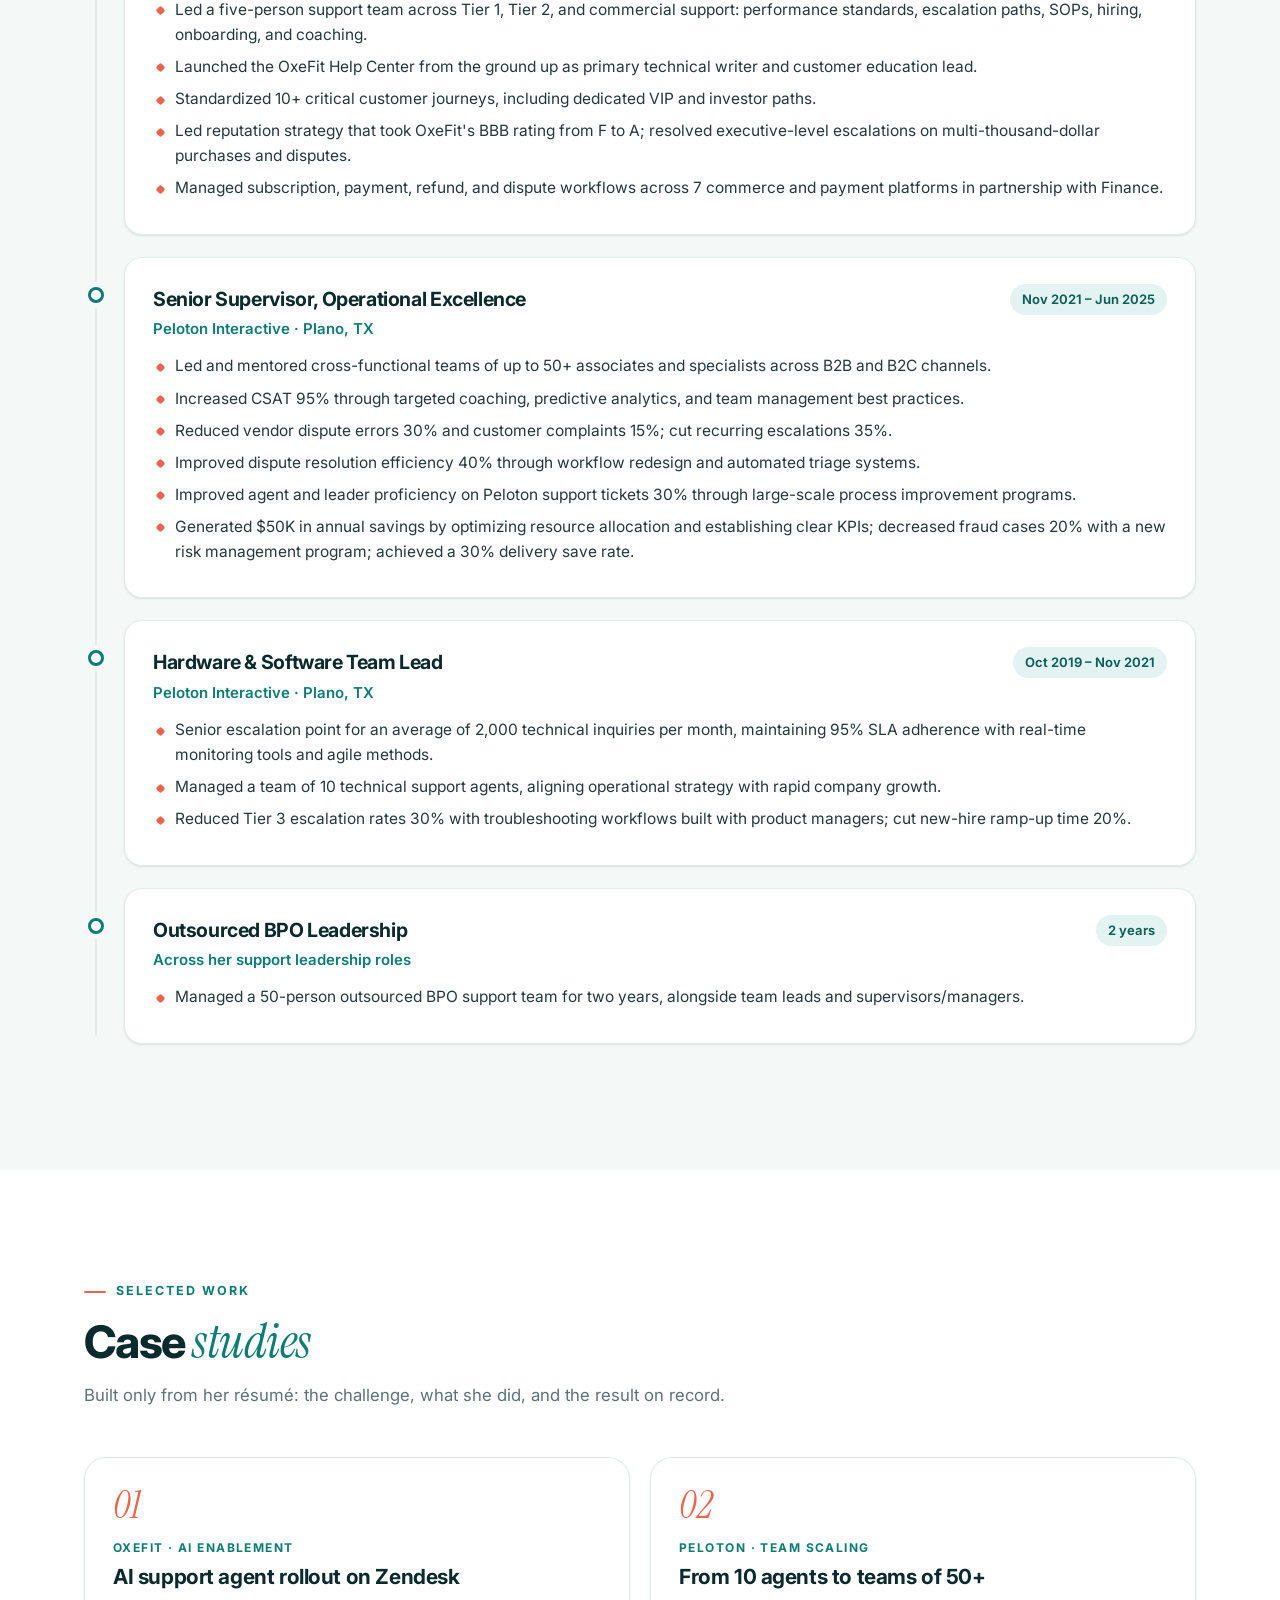
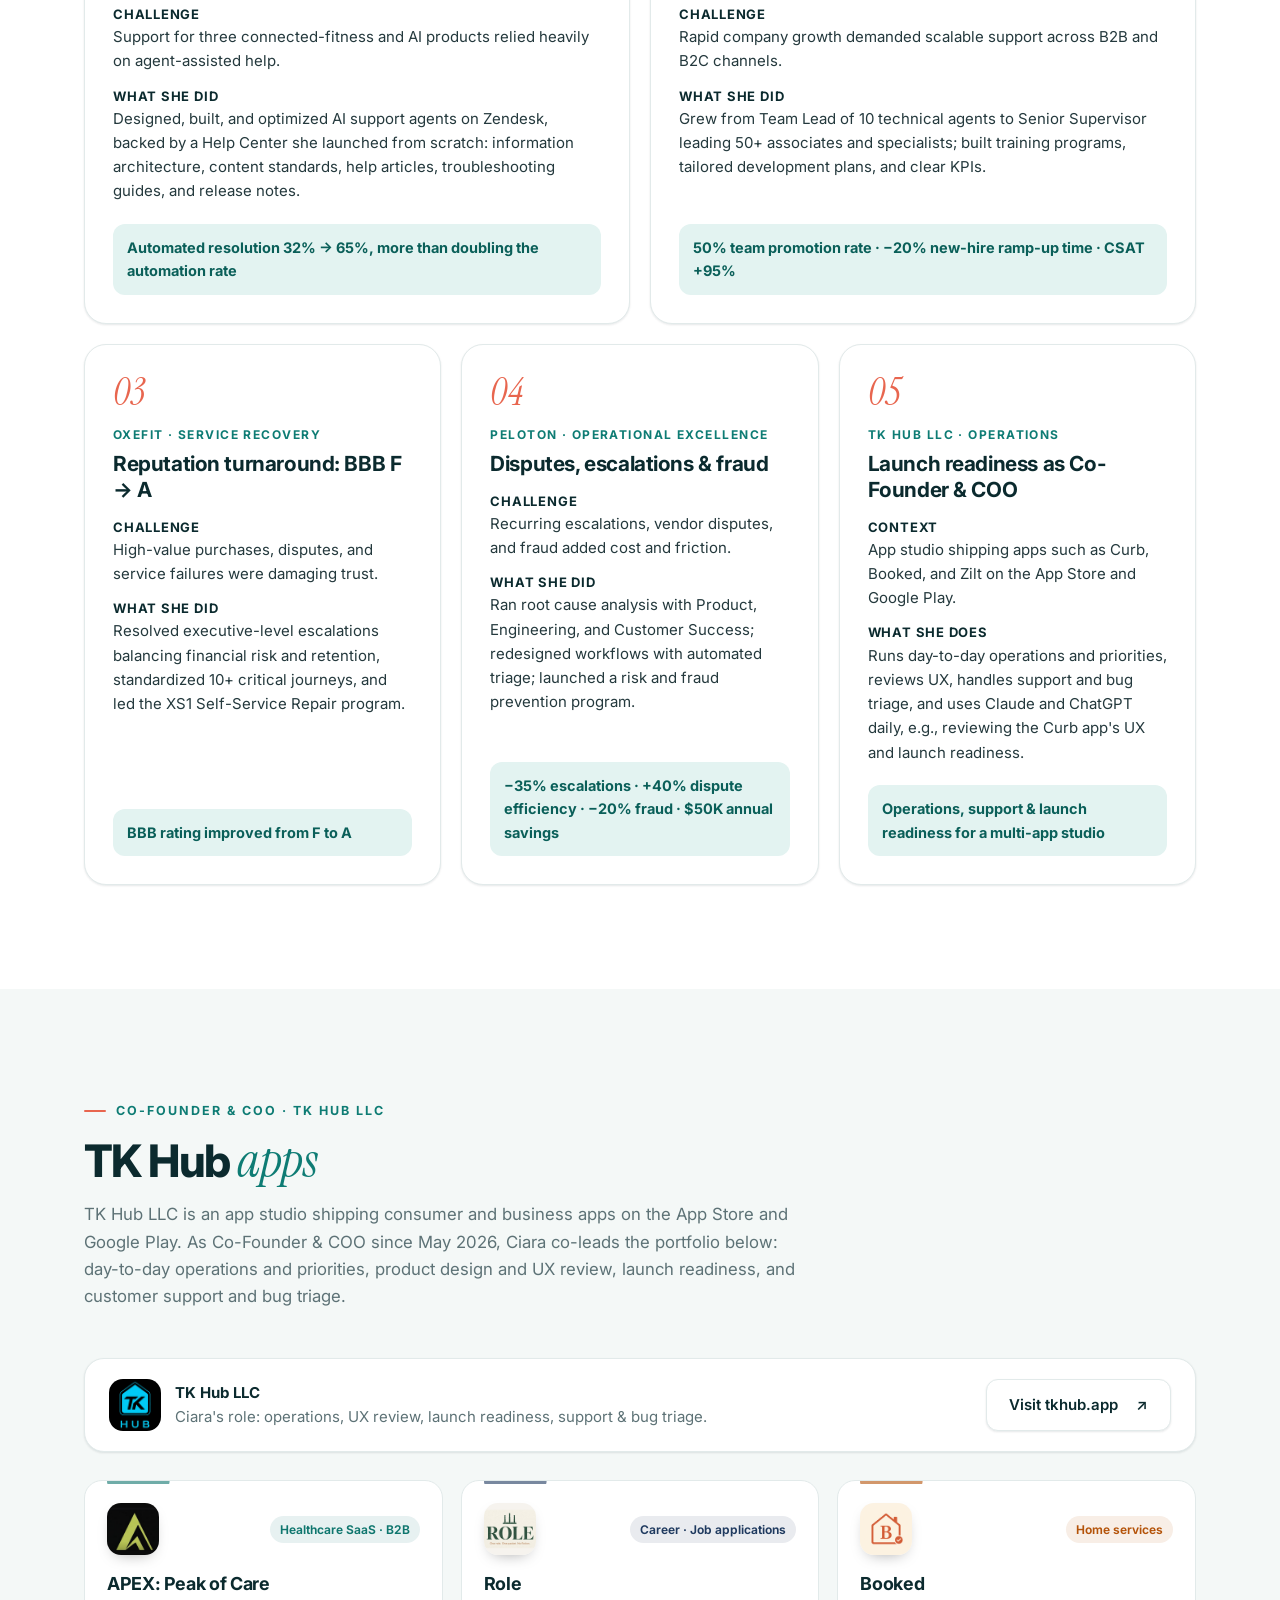
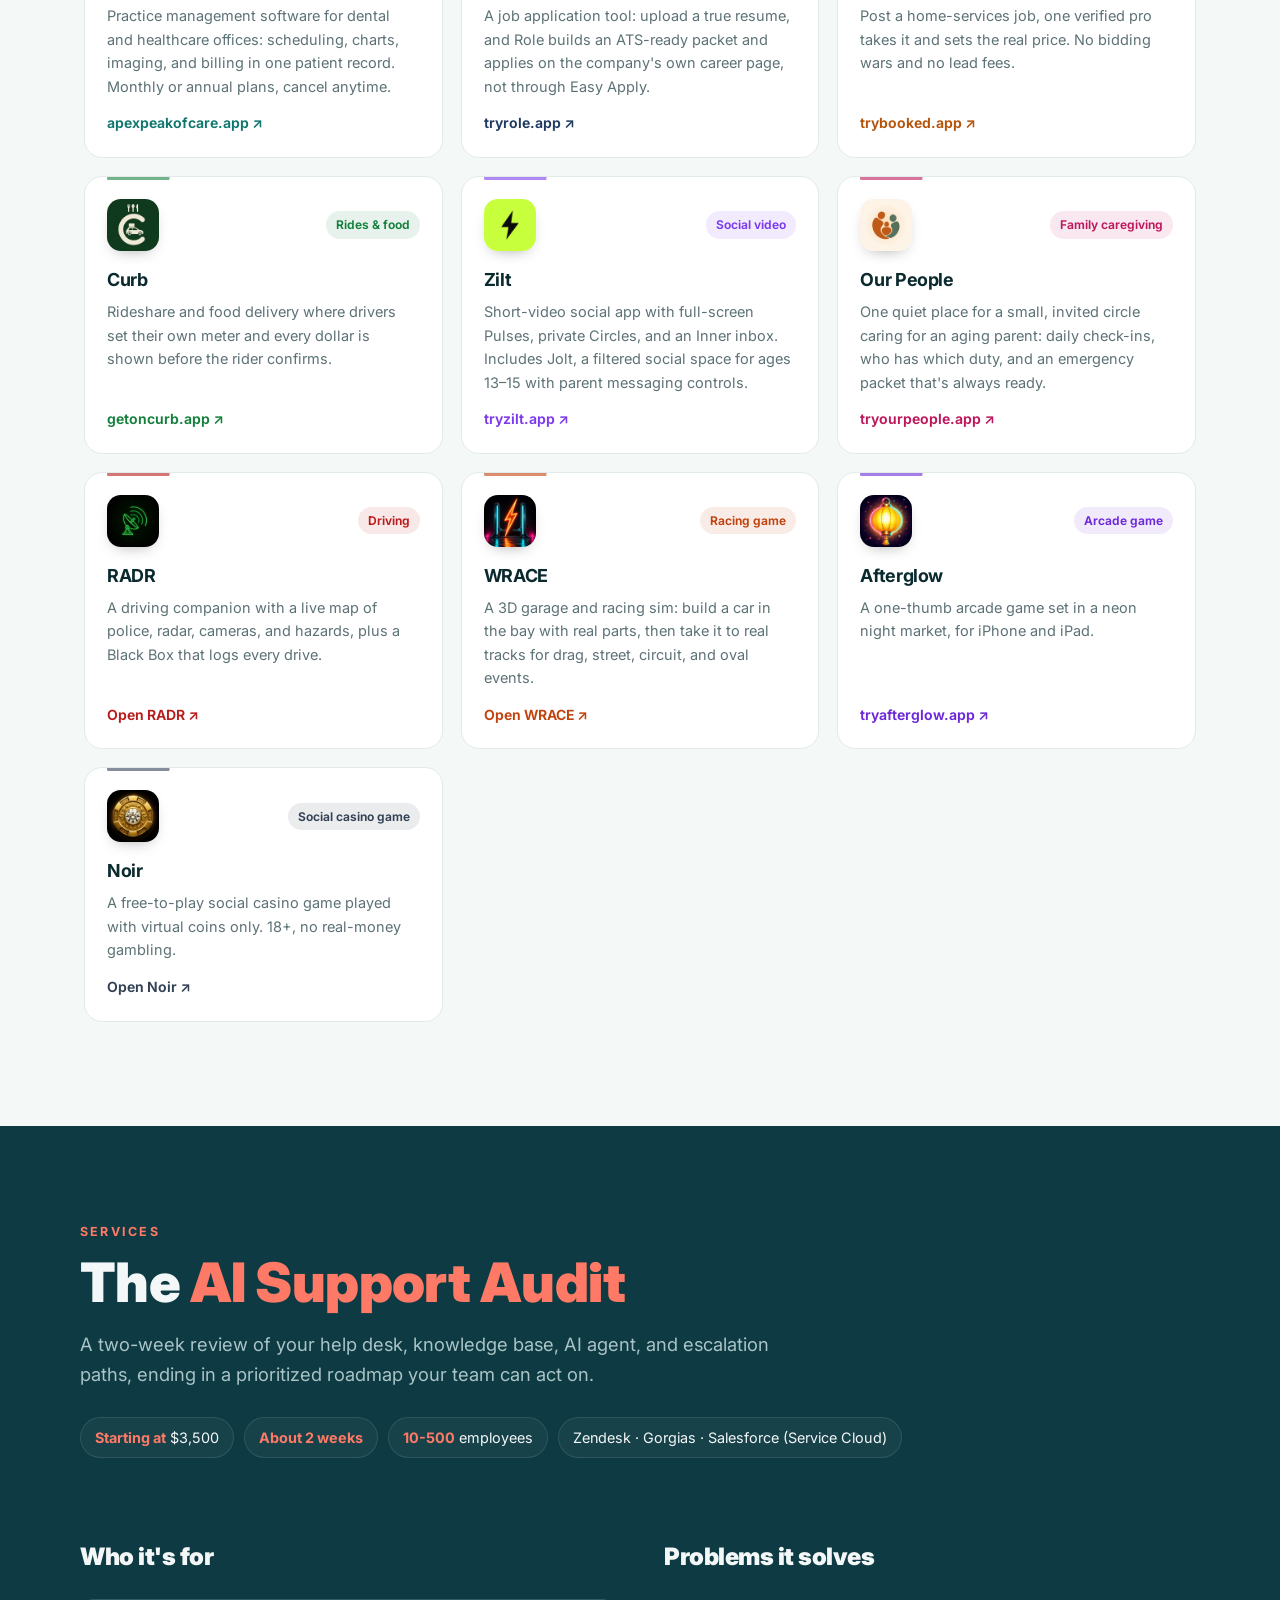
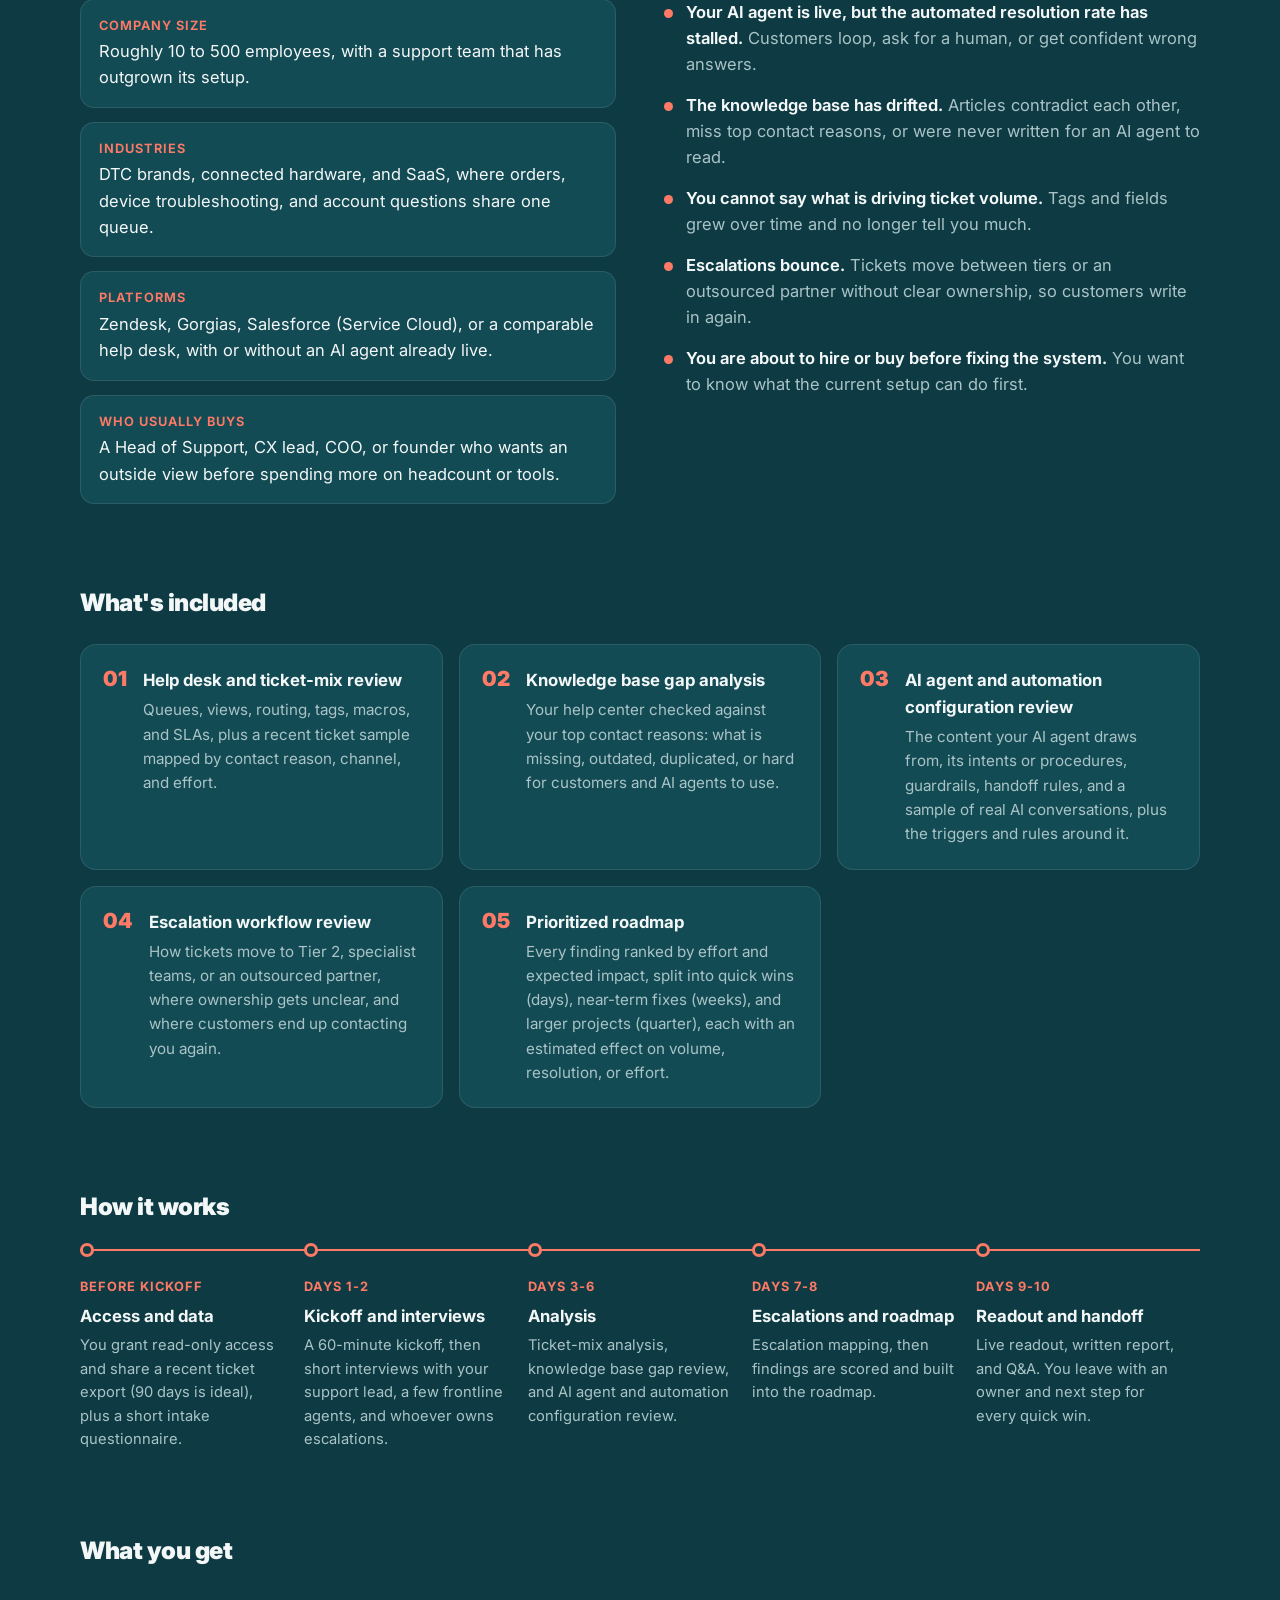
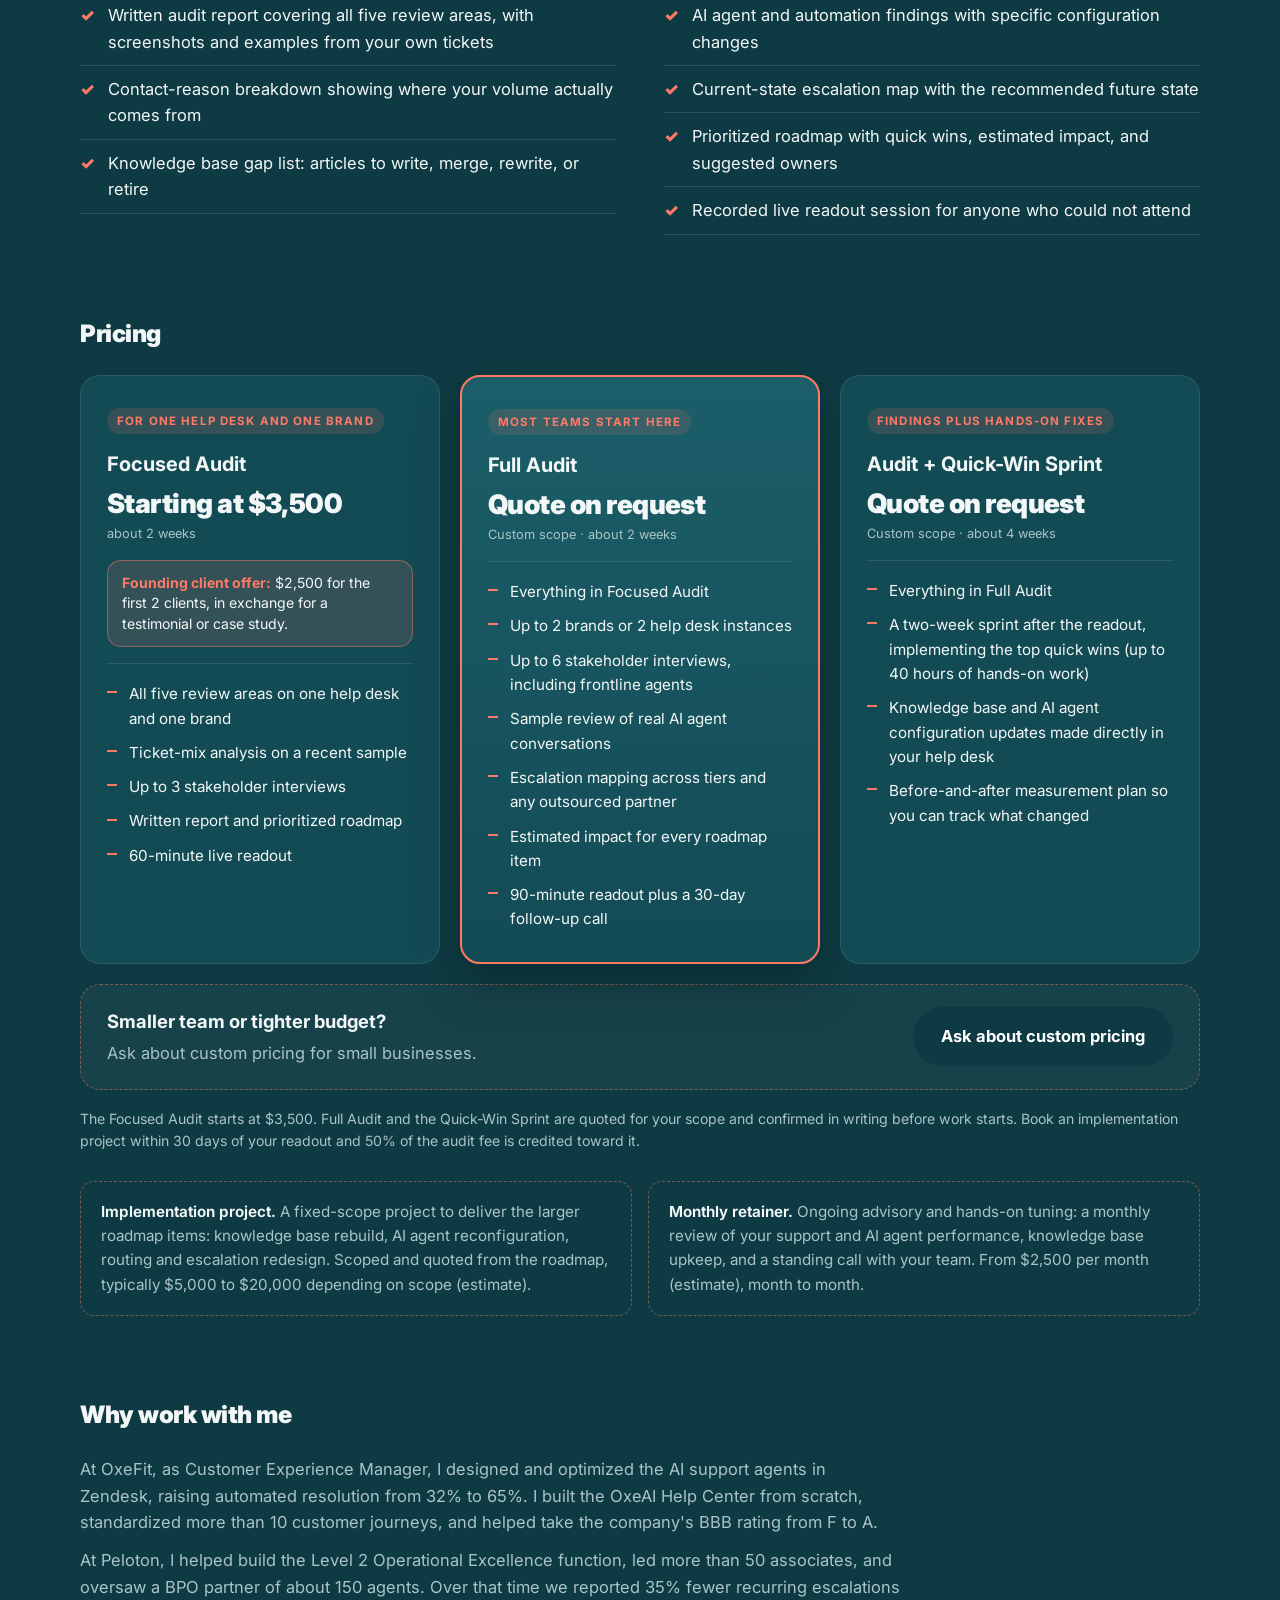
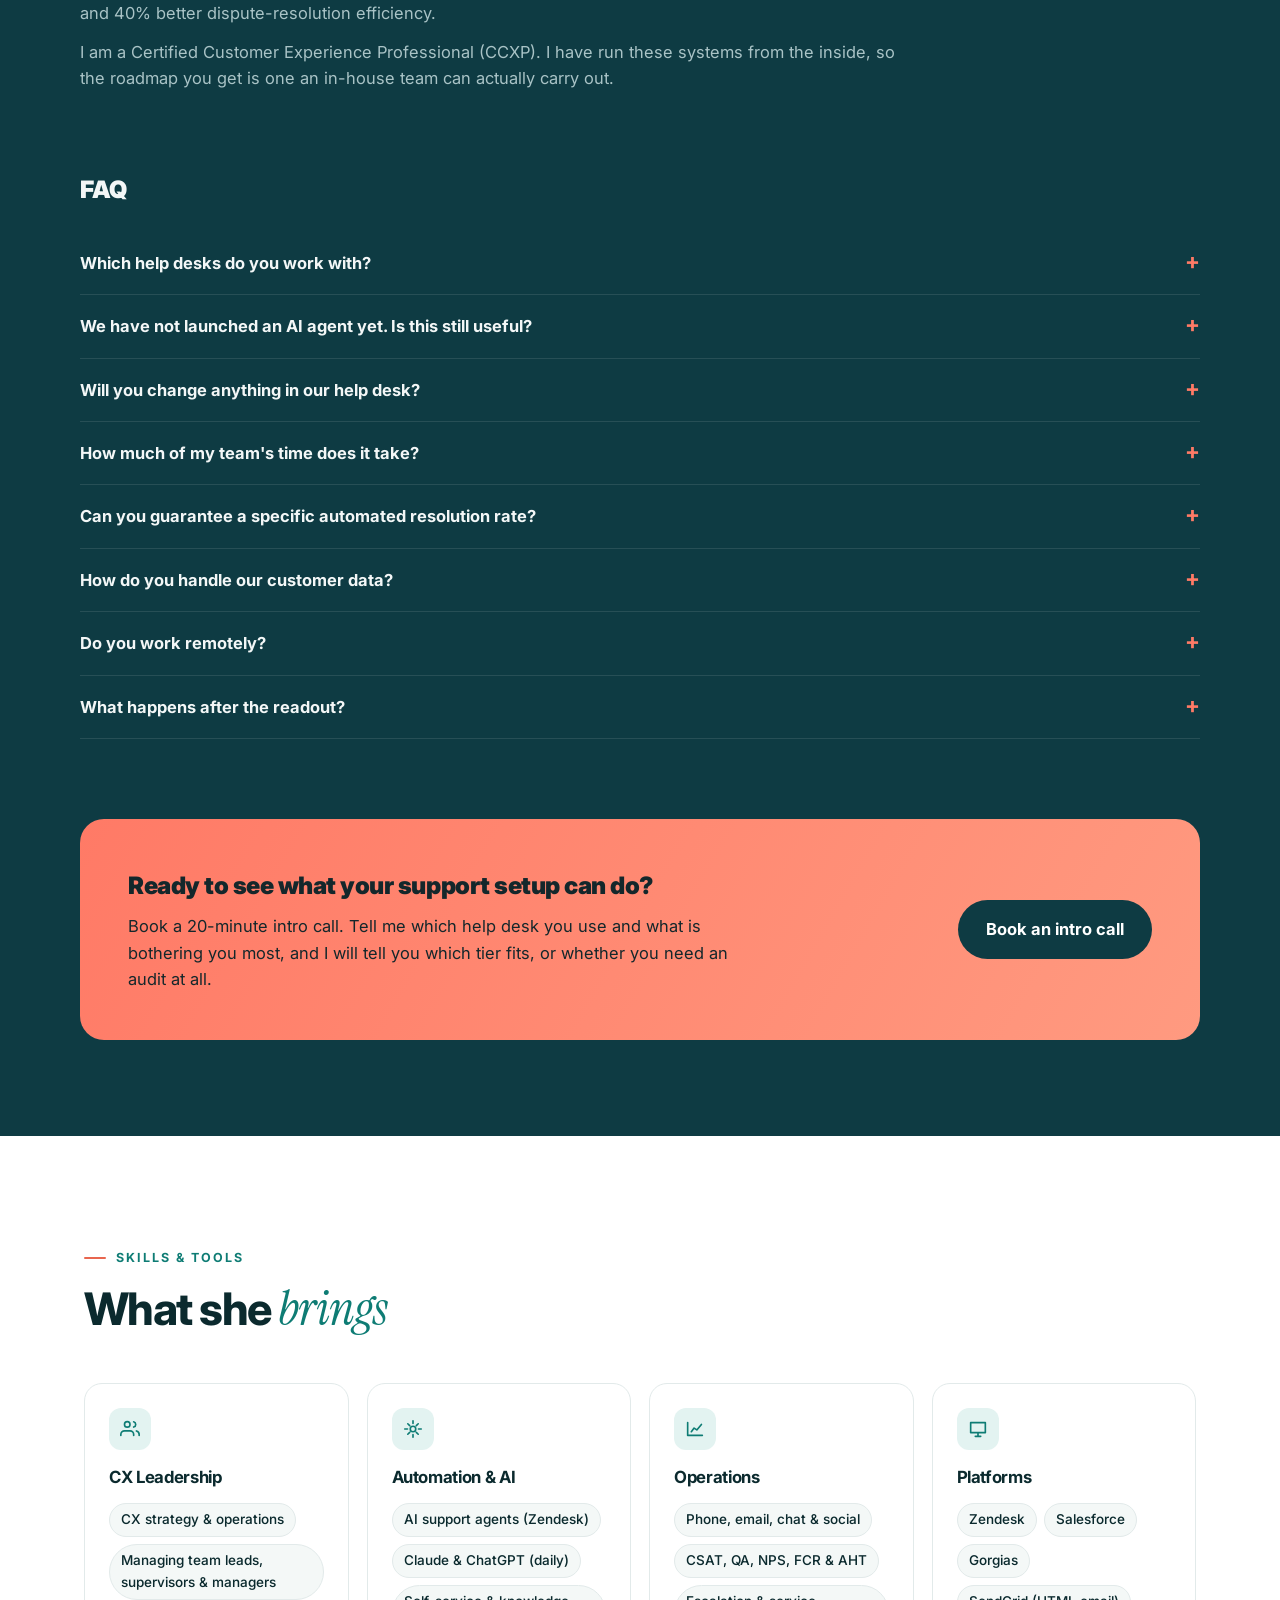
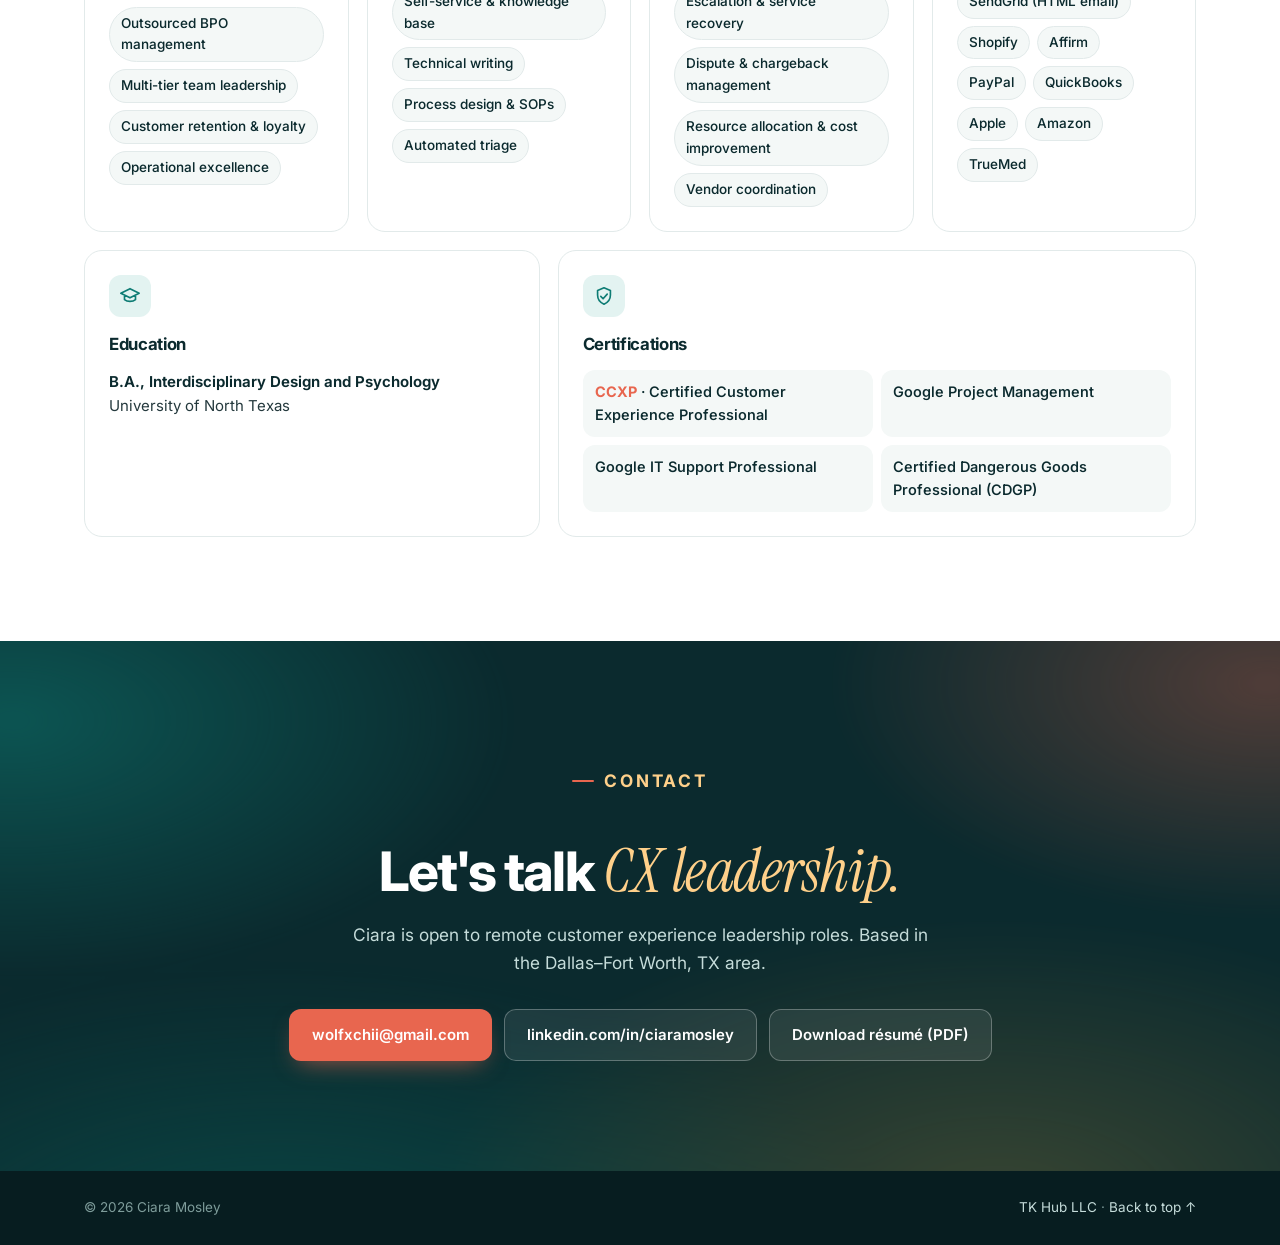
==== commit b822065c: "Revert "Merge pull request #5 from terrellfrancistk-cpu/redesign/editorial-portfolio" This reverts c" ====
--- a/index.html
+++ b/index.html
@@ -1,216 +1,674 @@
-<!doctype html>
+<!DOCTYPE html>
 <html lang="en">
 <head>
-  <meta charset="utf-8">
-  <meta name="viewport" content="width=device-width, initial-scale=1">
-  <title>Ciara Mosley | Customer Experience Leader &amp; TK Hub Co-founder</title>
-  <meta name="description" content="Ciara Mosley leads customer experience teams and co-founded TK Hub. Explore her work in support operations, Zendesk AI, and digital product design.">
-  <meta name="theme-color" content="#f5f1ed">
-  <meta property="og:type" content="website">
-  <meta property="og:title" content="Ciara Mosley | Customer Experience Leader &amp; TK Hub Co-founder">
-  <meta property="og:description" content="Ciara Mosley leads customer experience teams and co-founded TK Hub. Explore her work in support operations, Zendesk AI, and digital product design.">
-  <meta property="og:url" content="https://ciaramosley.com/">
-  <meta property="og:site_name" content="Ciara Mosley">
-  <meta property="og:image" content="https://ciaramosley.com/assets/social/portfolio.jpg">
-  <meta property="og:image:width" content="1200">
-  <meta property="og:image:height" content="630">
-  <meta property="og:image:alt" content="Ciara Mosley, customer experience leader and TK Hub co-founder">
-  <meta name="twitter:card" content="summary_large_image">
-  <link rel="canonical" href="https://ciaramosley.com/">
-  <link rel="icon" type="image/svg+xml" href="favicon.svg">
-  <link rel="icon" type="image/png" sizes="32x32" href="favicon-32.png">
-  <link rel="apple-touch-icon" href="apple-touch-icon.png">
-  <link rel="stylesheet" href="assets/site.css">
-  <script defer src="assets/site.js"></script>
+<meta charset="utf-8">
+<meta name="viewport" content="width=device-width, initial-scale=1">
+<title>Ciara Mosley | Customer Experience Leader</title>
+<meta name="description" content="Ciara Mosley: Customer Experience leader with 8+ years building and scaling support operations, AI support automation, and multi-tier teams. Co-Founder & COO of TK Hub LLC. Open to remote CX leadership roles.">
+<meta name="robots" content="noindex, nofollow">
+<meta name="theme-color" content="#0B2A2E">
+<link rel="icon" type="image/svg+xml" href="favicon.svg">
+<link rel="icon" type="image/png" sizes="32x32" href="favicon-32.png">
+<link rel="apple-touch-icon" href="apple-touch-icon.png">
+<link rel="preload" href="assets/fonts/inter-var.woff2" as="font" type="font/woff2" crossorigin>
+<style>
+@font-face{font-family:"Inter";src:url(assets/fonts/inter-var.woff2) format("woff2");font-weight:100 900;font-display:swap}
+@font-face{font-family:"Instrument Serif";src:url(assets/fonts/instrument-serif-italic.woff2) format("woff2");font-style:italic;font-display:swap}
+:root{
+--ink:#0B2A2E;--text:#24393D;--muted:#5D7276;--line:#E2EAEA;--bg:#fff;--soft:#F4F8F7;
+--accent:#0E7C74;--accent-2:#0A5F59;--accent-soft:#E3F3F1;--coral:#E8664F;--coral-soft:#FDECE8;--gold:#F2B544;
+--r:18px;--sh-sm:0 1px 2px rgba(11,42,46,.06),0 1px 3px rgba(11,42,46,.05);--sh:0 14px 34px -14px rgba(11,42,46,.22),0 2px 6px rgba(11,42,46,.05);--sh-lg:0 30px 60px -22px rgba(11,42,46,.32);
+--font:"Inter",ui-sans-serif,system-ui,-apple-system,"Segoe UI",Roboto,Arial,sans-serif;--serif:"Instrument Serif",Georgia,serif;--ease:cubic-bezier(.2,.7,.2,1)}
+*,*::before,*::after{box-sizing:border-box;margin:0;padding:0}
+html{scroll-behavior:smooth;scroll-padding-top:76px;-webkit-text-size-adjust:100%}
+body{font-family:var(--font);color:var(--text);background:var(--bg);line-height:1.62;font-size:16.5px;-webkit-font-smoothing:antialiased;text-rendering:optimizeLegibility}
+img{display:block;max-width:100%}
+a{color:var(--accent)}
+strong{color:var(--ink);font-weight:650}
+.container{max-width:1160px;margin:0 auto;padding:0 24px}
+.sr-only{position:absolute;width:1px;height:1px;overflow:hidden;clip:rect(0 0 0 0);white-space:nowrap}
+.skip{position:absolute;left:16px;top:-60px;z-index:200;background:var(--ink);color:#fff;padding:10px 16px;border-radius:8px;transition:top .2s}.skip:focus{top:12px}
+:focus-visible{outline:3px solid var(--coral);outline-offset:3px;border-radius:6px}
+
+/* buttons */
+.btn{display:inline-flex;align-items:center;gap:9px;padding:13px 22px;border-radius:12px;font-weight:600;font-size:15px;text-decoration:none;border:1px solid transparent;transition:transform .22s var(--ease),box-shadow .22s,background-color .22s,color .22s,border-color .22s;white-space:nowrap}
+.btn svg{flex:none}
+.btn-primary{background:var(--coral);color:#fff;box-shadow:0 10px 24px -10px rgba(232,102,79,.7)}
+.btn-primary:hover{transform:translateY(-2px);box-shadow:0 16px 30px -12px rgba(232,102,79,.8);background:#df5741}
+.btn-ghost{background:rgba(255,255,255,.08);color:#fff;border-color:rgba(255,255,255,.28)}
+.btn-ghost:hover{background:rgba(255,255,255,.16);transform:translateY(-2px)}
+.btn-line{background:#fff;color:var(--ink);border-color:var(--line);box-shadow:var(--sh-sm)}
+.btn-line:hover{border-color:var(--accent);color:var(--accent);transform:translateY(-2px);box-shadow:var(--sh)}
+
+/* nav */
+.site-header{position:fixed;inset:0 0 auto 0;z-index:100;transition:background-color .3s,box-shadow .3s,border-color .3s;border-bottom:1px solid transparent}
+.site-header.scrolled{background:rgba(255,255,255,.78);backdrop-filter:saturate(180%) blur(16px);-webkit-backdrop-filter:saturate(180%) blur(16px);border-color:rgba(11,42,46,.08);box-shadow:0 6px 24px -18px rgba(11,42,46,.4)}
+.nav{display:flex;align-items:center;justify-content:space-between;height:68px}
+.brand{display:flex;align-items:center;gap:10px;font-weight:750;letter-spacing:-.02em;color:#fff;text-decoration:none;font-size:17px;transition:color .3s}
+.brand-mark{width:34px;height:34px;border-radius:10px;display:grid;place-items:center;background:linear-gradient(135deg,var(--coral),var(--gold));color:#fff;font-size:14px;font-weight:800;letter-spacing:0}
+.scrolled .brand{color:var(--ink)}
+.nav-links{display:flex;align-items:center;gap:4px;list-style:none}
+.nav-links a{position:relative;color:rgba(255,255,255,.82);text-decoration:none;font-size:14.5px;font-weight:550;padding:8px 12px;border-radius:9px;transition:color .2s,background-color .2s}
+.nav-links a:hover{color:#fff;background:rgba(255,255,255,.1)}
+.scrolled .nav-links a{color:var(--text)}
+.scrolled .nav-links a:hover{color:var(--accent);background:var(--accent-soft)}
+.nav-links a.active{color:#fff}
+.scrolled .nav-links a.active{color:var(--accent);background:var(--accent-soft)}
+.nav-links a::after{content:"";position:absolute;left:12px;right:12px;bottom:3px;height:2px;border-radius:2px;background:var(--coral);transform:scaleX(0);transition:transform .3s var(--ease)}
+.nav-links a.active::after{transform:scaleX(1)}
+.nav-links .nav-cta{background:var(--coral);color:#fff!important;margin-left:8px}
+.nav-links .nav-cta::after{display:none}
+.nav-links .nav-cta:hover{background:#df5741!important}
+.nav-toggle{display:none;width:42px;height:42px;border:0;border-radius:10px;background:rgba(255,255,255,.12);position:relative;cursor:pointer}
+.scrolled .nav-toggle{background:var(--soft)}
+.nav-toggle span,.nav-toggle span::before,.nav-toggle span::after{position:absolute;left:12px;width:18px;height:2px;border-radius:2px;background:#fff;content:"";transition:transform .25s,opacity .2s}
+.scrolled .nav-toggle span,.scrolled .nav-toggle span::before,.scrolled .nav-toggle span::after{background:var(--ink)}
+.nav-toggle span{top:20px}.nav-toggle span::before{left:0;top:-6px}.nav-toggle span::after{left:0;top:6px}
+.nav-toggle[aria-expanded="true"] span{background:transparent!important}
+.nav-toggle[aria-expanded="true"] span::before{transform:translateY(6px) rotate(45deg)}
+.nav-toggle[aria-expanded="true"] span::after{transform:translateY(-6px) rotate(-45deg)}
+
+/* hero */
+.hero{position:relative;overflow:hidden;background:#0B2A2E;color:#DCEBEA;padding:150px 0 110px;isolation:isolate}
+.hero-bg{position:absolute;inset:-20%;z-index:-2;background:
+radial-gradient(40% 50% at 15% 25%,rgba(14,124,116,.75),transparent 70%),
+radial-gradient(35% 45% at 85% 20%,rgba(232,102,79,.45),transparent 70%),
+radial-gradient(45% 55% at 70% 90%,rgba(242,181,68,.28),transparent 70%),
+radial-gradient(50% 60% at 30% 100%,rgba(10,95,89,.8),transparent 70%);
+filter:blur(10px);animation:drift 22s ease-in-out infinite alternate}
+@keyframes drift{0%{transform:translate3d(0,0,0) rotate(0) scale(1)}50%{transform:translate3d(3%,-2%,0) rotate(6deg) scale(1.06)}100%{transform:translate3d(-3%,2%,0) rotate(-4deg) scale(1.03)}}
+.hero::after{content:"";position:absolute;inset:0;z-index:-1;background-image:linear-gradient(rgba(255,255,255,.05) 1px,transparent 1px),linear-gradient(90deg,rgba(255,255,255,.05) 1px,transparent 1px);background-size:56px 56px;mask-image:radial-gradient(70% 60% at 50% 40%,#000,transparent)}
+.hero-grid{display:grid;grid-template-columns:1.35fr 1fr;gap:56px;align-items:center}
+.status{display:inline-flex;align-items:center;gap:10px;font-size:13.5px;font-weight:600;color:#fff;background:rgba(255,255,255,.1);border:1px solid rgba(255,255,255,.22);padding:7px 15px 7px 12px;border-radius:999px;backdrop-filter:blur(6px)}
+.dot{width:9px;height:9px;border-radius:50%;background:#4ADE9B;animation:pulse 2.2s infinite}
+@keyframes pulse{0%{box-shadow:0 0 0 0 rgba(74,222,155,.55)}70%{box-shadow:0 0 0 9px rgba(74,222,155,0)}100%{box-shadow:0 0 0 0 rgba(74,222,155,0)}}
+.hero h1{color:#fff;font-size:clamp(2.9rem,6.6vw,5rem);font-weight:780;letter-spacing:-.045em;line-height:1;margin:22px 0 14px}
+.hero h1 em{font-family:var(--serif);font-weight:400;font-style:italic;letter-spacing:-.01em;background:linear-gradient(100deg,#FFD08A,var(--coral));-webkit-background-clip:text;background-clip:text;color:transparent;padding-right:.08em}
+.role{font-size:clamp(1.05rem,1.9vw,1.3rem);color:#fff;font-weight:600;letter-spacing:-.01em}
+.lead{margin-top:14px;max-width:600px;font-size:1.07rem;color:#C5DCDA}
+.lead strong{color:#fff}
+.cta-row{display:flex;flex-wrap:wrap;gap:12px;margin-top:30px}
+.hero-meta{display:flex;flex-wrap:wrap;gap:10px 22px;margin-top:26px;list-style:none;font-size:14px;color:#A9C7C4}
+.hero-meta li{display:flex;align-items:center;gap:7px}
+/* split text */
+.split .w{display:inline-block;overflow:hidden;vertical-align:bottom;padding-bottom:.08em;margin-bottom:-.08em}
+.split .w>span{display:inline-block}
+.js .split .w>span{transform:translateY(105%);transition:transform .9s var(--ease);transition-delay:calc(var(--i)*70ms + 150ms)}
+.js.loaded .split .w>span{transform:none}
+.js .fade{opacity:0;transform:translateY(14px);transition:opacity .8s var(--ease),transform .8s var(--ease);transition-delay:var(--fd,0ms)}
+.js.loaded .fade{opacity:1;transform:none}
+
+/* hero card (TK Hub) */
+.hero-card{position:relative;background:rgba(255,255,255,.07);border:1px solid rgba(255,255,255,.16);border-radius:24px;padding:26px;backdrop-filter:blur(14px);-webkit-backdrop-filter:blur(14px);box-shadow:0 40px 80px -30px rgba(0,0,0,.55)}
+.hero-card::before{content:"";position:absolute;inset:-1px;border-radius:inherit;padding:1px;background:linear-gradient(140deg,rgba(255,208,138,.7),transparent 40%,transparent 60%,rgba(14,124,116,.9));-webkit-mask:linear-gradient(#000 0 0) content-box,linear-gradient(#000 0 0);-webkit-mask-composite:xor;mask-composite:exclude;pointer-events:none}
+.tk{display:flex;align-items:center;gap:14px;text-decoration:none;color:#fff;padding:14px;margin:-6px -6px 18px;border-radius:16px;transition:background-color .25s}
+.tk:hover{background:rgba(255,255,255,.08)}
+.tk img{width:56px;height:56px;border-radius:14px;box-shadow:0 8px 20px -8px rgba(0,0,0,.6);transition:transform .35s var(--ease)}
+.tk:hover img{transform:rotate(-6deg) scale(1.06)}
+.tk small{display:block;font-size:12px;font-weight:700;text-transform:uppercase;letter-spacing:.12em;color:#FFD08A}
+.tk b{display:block;font-size:17px;font-weight:700;letter-spacing:-.01em}
+.tk i{display:block;font-style:normal;font-size:13.5px;color:#A9C7C4}
+.tk .arrow{margin-left:auto;font-size:20px;transition:transform .25s}
+.tk:hover .arrow{transform:translate(3px,-3px)}
+.mini{display:grid;grid-template-columns:1fr 1fr;gap:10px}
+.mini div{background:rgba(255,255,255,.06);border:1px solid rgba(255,255,255,.1);border-radius:14px;padding:14px}
+.mini b{display:block;color:#fff;font-size:22px;font-weight:750;letter-spacing:-.02em;line-height:1.15;font-variant-numeric:tabular-nums}
+.mini span{font-size:12.5px;color:#A9C7C4;line-height:1.35;display:block;margin-top:4px}
+.icons{display:flex;gap:-8px;margin-top:16px;align-items:center}
+.icons img{width:30px;height:30px;border-radius:9px;border:2px solid #0F3337;margin-left:-8px;transition:transform .25s var(--ease)}
+.icons img:first-child{margin-left:0}
+.icons:hover img{transform:translateY(-3px)}
+.icons span{margin-left:12px;font-size:13px;color:#A9C7C4}
+
+/* sections */
+.section{padding:104px 0}
+.section.soft{background:var(--soft)}
+.head{max-width:720px;margin-bottom:48px}
+.eyebrow{display:inline-flex;align-items:center;gap:10px;color:var(--accent);font-weight:700;font-size:12.5px;letter-spacing:.16em;text-transform:uppercase}
+.eyebrow::before{content:"";width:22px;height:2px;border-radius:2px;background:var(--coral)}
+h2{color:var(--ink);font-size:clamp(2rem,3.8vw,2.8rem);font-weight:760;letter-spacing:-.035em;line-height:1.1;margin-top:12px}
+h2 em{font-family:var(--serif);font-weight:400;color:var(--accent);letter-spacing:-.01em;font-size:1.1em}
+.sub{margin-top:14px;color:var(--muted);font-size:1.05rem}
+h3{color:var(--ink);letter-spacing:-.02em}
+
+/* about */
+.about-grid{display:grid;grid-template-columns:1.45fr 1fr;gap:56px;align-items:start}
+.about-copy p{margin-bottom:16px;font-size:1.06rem}
+.about-copy p:first-child{font-size:1.22rem;color:var(--ink);line-height:1.5;letter-spacing:-.01em}
+.quote{position:relative;margin-top:26px;padding:22px 24px 22px 60px;background:var(--coral-soft);border-radius:var(--r);color:var(--ink);font-size:1.05rem}
+.quote::before{content:"\201C";position:absolute;left:18px;top:2px;font-family:var(--serif);font-style:italic;font-size:64px;color:var(--coral);line-height:1.2}
+.facts{background:#fff;border:1px solid var(--line);border-radius:22px;padding:8px 24px;box-shadow:var(--sh)}
+.facts div{display:grid;grid-template-columns:120px 1fr;gap:14px;padding:15px 0;border-bottom:1px solid var(--line);font-size:14.5px}
+.facts div:last-child{border:0}
+.facts dt{font-weight:700;color:var(--accent);font-size:12.5px;text-transform:uppercase;letter-spacing:.08em;padding-top:2px}
+.facts dd{color:var(--ink)}
+
+/* impact */
+.impact{position:relative;background:linear-gradient(160deg,#0B2A2E,#0F3B3E 60%,#123F3A);color:#C5DCDA;padding:96px 0;overflow:hidden}
+.impact::before{content:"";position:absolute;width:600px;height:600px;right:-200px;top:-260px;background:radial-gradient(circle,rgba(232,102,79,.28),transparent 65%)}
+.impact h2{color:#fff}.impact .eyebrow{color:#FFD08A}.impact .sub{color:#A9C7C4}
+.stats{position:relative;display:grid;grid-template-columns:repeat(4,1fr);gap:16px}
+.stat{background:rgba(255,255,255,.05);border:1px solid rgba(255,255,255,.1);border-radius:20px;padding:24px;transition:transform .3s var(--ease),background-color .3s,border-color .3s}
+.stat:hover{transform:translateY(-4px);background:rgba(255,255,255,.09);border-color:rgba(255,208,138,.45)}
+.stat .n{font-size:clamp(2rem,3.2vw,2.6rem);font-weight:780;letter-spacing:-.035em;color:#fff;line-height:1.05;font-variant-numeric:tabular-nums;white-space:nowrap}
+.stat .n .u{color:#FFD08A}
+.stat p{margin-top:10px;font-size:14px;line-height:1.5}
+
+/* timeline */
+.timeline{position:relative;list-style:none;padding-left:40px}
+.timeline::before{content:"";position:absolute;left:11px;top:8px;bottom:8px;width:2px;background:var(--line);border-radius:2px}
+.timeline .progress{position:absolute;left:11px;top:8px;width:2px;height:0;background:linear-gradient(var(--coral),var(--accent));border-radius:2px;transition:height .15s linear}
+.job{position:relative;margin-bottom:22px}
+.job::before{content:"";position:absolute;left:-36px;top:30px;width:16px;height:16px;border-radius:50%;background:#fff;border:3px solid var(--accent);box-shadow:0 0 0 5px var(--soft);transition:background-color .3s,transform .3s}
+.job:hover::before{background:var(--coral);border-color:var(--coral);transform:scale(1.15)}
+.job-card{background:#fff;border:1px solid var(--line);border-radius:var(--r);padding:26px 28px;box-shadow:var(--sh-sm);transition:transform .3s var(--ease),box-shadow .3s,border-color .3s}
+.job-card:hover{transform:translateY(-3px);box-shadow:var(--sh);border-color:#cfe2e0}
+.job-top{display:flex;flex-wrap:wrap;justify-content:space-between;align-items:flex-start;gap:8px 16px}
+.job h3{font-size:1.22rem}
+.co{display:flex;align-items:center;gap:8px;color:var(--accent);font-weight:600;font-size:15px;margin-top:2px}
+.co a{color:inherit;text-underline-offset:3px}
+.co img{width:22px;height:22px;border-radius:6px}
+.when{font-size:13px;font-weight:650;color:var(--accent-2);background:var(--accent-soft);padding:5px 12px;border-radius:999px;white-space:nowrap}
+.ctx{margin-top:10px;color:var(--muted);font-size:15px}
+.job ul{margin-top:12px;padding-left:0;list-style:none}
+.job li{position:relative;padding-left:22px;margin:7px 0;font-size:15.5px}
+.job li::before{content:"";position:absolute;left:4px;top:.68em;width:7px;height:7px;border-radius:2px;background:var(--coral);transform:rotate(45deg)}
+
+/* cases */
+.cases{display:grid;grid-template-columns:repeat(6,1fr);gap:20px}
+.case{grid-column:span 2;position:relative;display:flex;flex-direction:column;background:#fff;border:1px solid var(--line);border-radius:22px;padding:28px;box-shadow:var(--sh-sm);overflow:hidden;transition:transform .35s var(--ease),box-shadow .35s,border-color .35s}
+.case.wide{grid-column:span 3}
+.case::after{content:"";position:absolute;inset:0;background:radial-gradient(400px circle at var(--mx,50%) var(--my,0%),rgba(14,124,116,.09),transparent 45%);opacity:0;transition:opacity .35s;pointer-events:none}
+.case:hover{transform:translateY(-6px);box-shadow:var(--sh-lg);border-color:#cfe2e0}
+.case:hover::after{opacity:1}
+.case-num{font-family:var(--serif);font-style:italic;font-size:2.4rem;line-height:1;color:var(--coral)}
+.kicker{font-size:12px;font-weight:700;color:var(--accent);text-transform:uppercase;letter-spacing:.12em;margin-top:14px}
+.case h3{font-size:1.3rem;margin:6px 0 14px;line-height:1.25}
+.case dl{display:grid;gap:12px;font-size:15px}
+.case dt{font-weight:700;color:var(--ink);font-size:13px;text-transform:uppercase;letter-spacing:.06em}
+.case dd{color:var(--text)}
+.result{margin-top:auto;padding-top:20px}
+.result span{display:block;padding:12px 14px;border-radius:12px;background:var(--accent-soft);color:var(--accent-2);font-weight:700;font-size:14.5px}
+
+/* products */
+.product-grid{list-style:none;display:grid;grid-template-columns:repeat(3,1fr);gap:18px}
+.product{--c:var(--accent);position:relative;display:flex;flex-direction:column;background:#fff;border:1px solid var(--line);border-radius:var(--r);padding:22px;transition:transform .3s var(--ease),box-shadow .3s,border-color .3s}
+.product::before{content:"";position:absolute;left:22px;right:22px;top:0;height:3px;border-radius:0 0 3px 3px;background:var(--c);transform:scaleX(.2);transform-origin:left;opacity:.6;transition:transform .4s var(--ease),opacity .3s}
+.product:hover{transform:translateY(-5px);box-shadow:0 22px 44px -22px color-mix(in srgb,var(--c) 55%,transparent),var(--sh-sm);border-color:color-mix(in srgb,var(--c) 35%,var(--line))}
+.product:hover::before{transform:scaleX(1);opacity:1}
+.product-feature{grid-column:span 1}
+.product-top{display:flex;align-items:center;justify-content:space-between;gap:10px;margin-bottom:14px}
+.product-logo{width:52px;height:52px;border-radius:14px;box-shadow:0 6px 16px -8px rgba(0,0,0,.4);transition:transform .35s var(--ease)}
+.product:hover .product-logo{transform:scale(1.08) rotate(-4deg)}
+.product-tag{font-size:12px;font-weight:650;color:var(--c);background:color-mix(in srgb,var(--c) 10%,#fff);padding:4px 10px;border-radius:999px;text-align:right}
+.product h3{font-size:1.12rem;margin-bottom:6px}
+.product p{font-size:14.5px;color:var(--muted);margin-bottom:14px}
+.product-link{margin-top:auto;font-size:14px;font-weight:650;color:var(--c);text-decoration:none}
+.product-link:hover{text-decoration:underline;text-underline-offset:3px}
+.tk-band{display:flex;flex-wrap:wrap;align-items:center;gap:18px;justify-content:space-between;margin-bottom:28px;padding:20px 24px;border-radius:20px;background:#fff;border:1px solid var(--line);box-shadow:var(--sh-sm)}
+.tk-band .l{display:flex;align-items:center;gap:14px}
+.tk-band img{width:52px;height:52px;border-radius:14px}
+.tk-band p{font-size:15px;color:var(--muted);max-width:640px}
+.tk-band b{color:var(--ink)}
+
+/* skills */
+.skills{display:grid;grid-template-columns:repeat(4,1fr);gap:18px}
+.skill{background:#fff;border:1px solid var(--line);border-radius:var(--r);padding:24px;transition:transform .3s var(--ease),box-shadow .3s}
+.skill:hover{transform:translateY(-4px);box-shadow:var(--sh)}
+.skill .ico{width:42px;height:42px;border-radius:12px;display:grid;place-items:center;background:var(--accent-soft);color:var(--accent);margin-bottom:14px}
+.skill h3{font-size:1.05rem;margin-bottom:12px}
+.chips{list-style:none;display:flex;flex-wrap:wrap;gap:7px}
+.chips li{font-size:13.5px;font-weight:520;color:var(--ink);background:var(--soft);border:1px solid var(--line);padding:5px 11px;border-radius:999px;transition:background-color .2s,border-color .2s,color .2s}
+.chips li:hover{background:var(--accent-soft);border-color:#bfe0dc;color:var(--accent-2)}
+.edu{display:grid;grid-template-columns:1fr 1.4fr;gap:18px;margin-top:18px}
+.edu .skill p{font-size:15px}
+.certs{list-style:none;display:grid;grid-template-columns:1fr 1fr;gap:8px}
+.certs li{font-size:14.5px;padding:10px 12px;border-radius:12px;background:var(--soft);color:var(--ink);font-weight:550}
+.certs li b{color:var(--coral)}
+
+/* contact */
+.contact{position:relative;overflow:hidden;background:#0B2A2E;color:#C5DCDA;padding:110px 0;text-align:center;isolation:isolate}
+.contact .hero-bg{opacity:.7}
+.contact h2{color:#fff;font-size:clamp(2.2rem,4.6vw,3.4rem)}
+.contact h2 em{color:#FFD08A}
+.contact p{max-width:600px;margin:16px auto 32px;font-size:1.08rem}
+.contact .cta-row{justify-content:center}
+footer{background:#071D20;color:#7E9C9A;font-size:13.5px;padding:26px 0}
+footer .container{display:flex;flex-wrap:wrap;justify-content:space-between;gap:10px}
+footer a{color:#C5DCDA;text-decoration:none}footer a:hover{color:#fff}
+.to-top{position:fixed;right:20px;bottom:20px;z-index:90;width:46px;height:46px;border-radius:14px;border:0;display:grid;place-items:center;background:var(--ink);color:#fff;box-shadow:var(--sh);cursor:pointer;opacity:0;visibility:hidden;transform:translateY(10px);transition:opacity .25s,transform .25s,visibility 0s linear .25s,background-color .2s}
+.to-top.show{opacity:1;visibility:visible;transform:none;transition:opacity .25s,transform .25s,visibility 0s}
+.to-top:hover{background:var(--coral)}
+.scroll-bar{position:fixed;left:0;top:0;height:3px;z-index:101;width:100%;transform-origin:left;transform:scaleX(0);background:linear-gradient(90deg,var(--coral),var(--gold))}
+
+/* reveal */
+.js .reveal{opacity:0;transform:translateY(22px);transition:opacity .8s var(--ease),transform .8s var(--ease);transition-delay:var(--d,0ms)}
+.js .reveal.in{opacity:1;transform:none}
+
+@media (max-width:1020px){.stats{grid-template-columns:repeat(2,1fr)}.skills{grid-template-columns:repeat(2,1fr)}.product-grid{grid-template-columns:repeat(2,1fr)}.case,.case.wide{grid-column:span 3}}
+@media (max-width:860px){
+.hero{padding:120px 0 80px}.hero-grid,.about-grid,.edu{grid-template-columns:1fr}.hero-grid{gap:40px}
+.nav-toggle{display:block}
+.nav-links{position:absolute;top:68px;left:12px;right:12px;flex-direction:column;align-items:stretch;gap:2px;padding:10px;background:#fff;border:1px solid var(--line);border-radius:18px;box-shadow:var(--sh-lg);opacity:0;visibility:hidden;transform:translateY(-8px);transition:opacity .25s,transform .25s,visibility 0s linear .25s}
+.nav-links.open{opacity:1;visibility:visible;transform:none;transition:opacity .25s,transform .25s}
+.nav-links a,.scrolled .nav-links a{color:var(--ink);padding:12px 14px}
+.nav-links a::after{display:none}
+.nav-links a.active{color:var(--accent);background:var(--accent-soft)}
+.nav-links .nav-cta{margin:6px 0 0;text-align:center}
+.section{padding:76px 0}.impact,.contact{padding:76px 0}}
+@media (max-width:620px){
+body{font-size:16px}.container{padding:0 18px}
+.stats{grid-template-columns:1fr 1fr;gap:12px}.stat{padding:18px}.stat .n{font-size:1.75rem}.stat p{font-size:13px}
+.product-grid,.skills,.certs{grid-template-columns:1fr}.case,.case.wide{grid-column:1/-1}
+.timeline{padding-left:28px}.timeline::before,.timeline .progress{left:5px}.job::before{left:-29px;width:14px;height:14px}
+.job-card{padding:20px}.facts div{grid-template-columns:1fr;gap:2px}
+.cta-row .btn{flex:1 1 auto;justify-content:center}
+.mini b{font-size:19px}}
+@media (prefers-reduced-motion:reduce){
+html{scroll-behavior:auto}
+*,*::before,*::after{animation:none!important;transition:none!important}
+.js .reveal,.js .fade,.js .split .w>span{opacity:1!important;transform:none!important}}
+</style>
 </head>
-<body class="home" id="top">
-<a class="skip-link" href="#main">Skip to content</a>
+<body>
+<a class="skip" href="#main">Skip to content</a>
+<div class="scroll-bar" aria-hidden="true"></div>
 <header class="site-header">
-  <nav class="site-nav wrap" aria-label="Primary">
-    <a class="brand" href="./"><span class="brand-mark" aria-hidden="true">CM.</span> Ciara Mosley</a>
-    <button class="nav-toggle" type="button" aria-expanded="false" aria-controls="primary-links">Menu</button>
-    <ul class="nav-list" id="primary-links">
-      <li><a href="about.html">About</a></li>
-      <li><a href="work.html">Work</a></li>
-      <li><a href="experience.html">Experience</a></li>
-      <li><a href="services.html">Services</a></li>
-      <li><a class="nav-contact" href="./#contact">Contact</a></li>
+<nav class="nav container" aria-label="Primary">
+<a class="brand" href="#top"><span class="brand-mark" aria-hidden="true">CM</span>Ciara Mosley</a>
+<button class="nav-toggle" aria-expanded="false" aria-controls="nav-links" aria-label="Menu"><span></span></button>
+<ul class="nav-links" id="nav-links">
+<li><a href="#about">About</a></li><li><a href="#impact">Impact</a></li><li><a href="#experience">Experience</a></li><li><a href="#work">Work</a></li><li><a href="#tkhub">TK Hub</a></li><li><a href="#services">Services</a></li><li><a href="#skills">Skills</a></li><li><a class="nav-cta" href="#contact">Contact</a></li>
+</ul></nav></header>
+
+<main id="main">
+<section class="hero" id="top" tabindex="-1" aria-labelledby="hero-title">
+<div class="hero-bg" aria-hidden="true"></div>
+<div class="container hero-grid">
+<div>
+<p class="status fade"><span class="dot" aria-hidden="true"></span>Open to remote CX leadership roles</p>
+<h1 id="hero-title" class="split">Ciara <em>Mosley</em></h1>
+<p class="role fade" style="--fd:500ms">Head of Customer Experience · CX Operations, AI Enablement &amp; Retention</p>
+<p class="lead fade" style="--fd:620ms"><strong>8+ years</strong> building and scaling support operations across connected fitness, AI-powered products, and B2B and B2C environments. Built AI support agents on Zendesk that lifted automated resolution from <strong>32% to 65%</strong>, and led teams of <strong>50+</strong> at Peloton.</p>
+<div class="cta-row fade" style="--fd:740ms">
+<a class="btn btn-primary" href="mailto:wolfxchii@gmail.com?subject=CX%20leadership%20opportunity"><svg aria-hidden="true" viewBox="0 0 24 24" width="18" height="18"><path fill="currentColor" d="M3 5h18a1 1 0 0 1 1 1v12a1 1 0 0 1-1 1H3a1 1 0 0 1-1-1V6a1 1 0 0 1 1-1Zm1.4 2 7.6 5.6L19.6 7H4.4ZM20 8.4l-7.4 5.4a1 1 0 0 1-1.2 0L4 8.4V17h16V8.4Z"/></svg>Email Ciara</a>
+<a class="btn btn-ghost" href="Ciara-Mosley-Resume.pdf" download><svg aria-hidden="true" viewBox="0 0 24 24" width="18" height="18"><path fill="currentColor" d="M11 3h2v9.6l3.3-3.3 1.4 1.4L12 16.4l-5.7-5.7 1.4-1.4 3.3 3.3V3ZM4 19h16v2H4v-2Z"/></svg>Résumé (PDF)</a>
+<a class="btn btn-ghost" href="https://www.linkedin.com/in/ciaramosley" target="_blank" rel="noopener"><svg aria-hidden="true" viewBox="0 0 24 24" width="18" height="18"><path fill="currentColor" d="M4.98 3.5a2.5 2.5 0 1 1 0 5 2.5 2.5 0 0 1 0-5ZM3 9.75h4V21H3V9.75Zm6.5 0h3.83v1.54h.06c.53-1 1.84-2.06 3.8-2.06 4.06 0 4.81 2.67 4.81 6.15V21h-4v-4.95c0-1.18-.02-2.7-1.65-2.7-1.65 0-1.9 1.29-1.9 2.62V21h-4V9.75Z"/></svg>LinkedIn<span class="sr-only"> (opens in a new tab)</span></a>
+</div>
+<ul class="hero-meta fade" style="--fd:860ms">
+<li><svg aria-hidden="true" viewBox="0 0 24 24" width="16" height="16"><path fill="currentColor" d="M12 2a7 7 0 0 1 7 7c0 5.2-7 13-7 13S5 14.2 5 9a7 7 0 0 1 7-7Zm0 4.5a2.5 2.5 0 1 0 0 5 2.5 2.5 0 0 0 0-5Z"/></svg>Dallas–Fort Worth, TX area · Remote</li>
+<li><svg aria-hidden="true" viewBox="0 0 24 24" width="16" height="16"><path fill="currentColor" d="m9.5 16.6-4.6-4.6 1.4-1.4 3.2 3.2 7.9-7.9 1.4 1.4-9.3 9.3Z"/></svg>CCXP certified</li>
+<li><svg aria-hidden="true" viewBox="0 0 24 24" width="16" height="16"><path fill="currentColor" d="m9.5 16.6-4.6-4.6 1.4-1.4 3.2 3.2 7.9-7.9 1.4 1.4-9.3 9.3Z"/></svg>Claude &amp; ChatGPT daily</li>
+</ul>
+</div>
+<aside class="hero-card fade" style="--fd:450ms" aria-label="Current role at TK Hub">
+<a class="tk" href="https://tkhub.app/" target="_blank" rel="noopener">
+<img src="assets/tkhub-logo.png" width="56" height="56" alt="TK Hub logo">
+<span><small>Now</small><b>Co-Founder &amp; COO at TK Hub</b><i>tkhub.app · May 2026 – Present</i></span>
+<span class="arrow" aria-hidden="true">↗</span><span class="sr-only"> (opens in a new tab)</span></a>
+<div class="mini">
+<div><b>32→65%</b><span>automated resolution with AI agents (OxeFit)</span></div>
+<div><b>50+</b><span>associates &amp; specialists led (Peloton)</span></div>
+<div><b>4.8</b><span>monthly CSAT, high-volume B2C</span></div>
+<div><b>F → A</b><span>OxeFit BBB rating turnaround</span></div>
+</div>
+<div class="icons" aria-hidden="true">
+<img src="assets/apps/curb.png" alt=""><img src="assets/apps/booked.png" alt=""><img src="assets/apps/zilt.png" alt=""><img src="assets/apps/role.png" alt=""><img src="assets/apps/apex.png" alt=""><span>+5 more TK Hub apps</span>
+</div>
+</aside>
+</div></section>
+
+<section class="section" id="about" aria-labelledby="about-title">
+<div class="container about-grid">
+<div class="about-copy">
+<div class="reveal"><p class="eyebrow">About</p><h2 id="about-title" style="margin-bottom:22px">Operational rigor, <em>hands-on</em> execution.</h2></div>
+<p class="reveal">Customer Experience leader with 8+ years building and scaling support operations across connected fitness, AI-powered products, and B2B and B2C environments in SaaS / tech.</p>
+<p class="reveal">At <strong>OxeFit</strong>, Ciara owned end-to-end CX for three product experiences (XS1, XP1, and OxeAI) and built AI support agents on Zendesk that lifted automated resolution from 32% to 65%. At <strong>Peloton</strong>, she managed 10 technical support agents as Team Lead, then led teams of 50+ associates and specialists as Senior Supervisor, Operational Excellence.</p>
+<p class="reveal">She has managed team leads, supervisors/managers, and outsourced BPO teams, including a <strong>50-person outsourced BPO</strong> support team for two years, across phone, email, chat, and social. She builds multi-tier teams, standardizes customer journeys, resolves executive-level escalations and disputes, and turns customer signal into product and process change.</p>
+<p class="reveal">Today she is <strong>Co-Founder &amp; COO of <a href="https://tkhub.app/" target="_blank" rel="noopener">TK Hub LLC</a></strong>, an app studio, and uses Claude and ChatGPT daily for research, documentation, and product work.</p>
+<blockquote class="quote reveal">A former manager describes Ciara as very diligent, hard-working, and a top performer.</blockquote>
+</div>
+<dl class="facts reveal">
+<div><dt>Focus</dt><dd>CX strategy &amp; operations, support automation &amp; AI enablement, retention</dd></div>
+<div><dt>Channels</dt><dd>Phone, email, chat &amp; social</dd></div>
+<div><dt>Metrics</dt><dd>Tracks CSAT, QA, NPS, FCR &amp; AHT</dd></div>
+<div><dt>Team scope</dt><dd>Team leads, supervisors/managers &amp; outsourced BPO teams (incl. a 50-person BPO team for two years)</dd></div>
+<div><dt>Financial</dt><dd>Resource allocation, operating-cost improvements, vendor coordination, and payment/refund/dispute workflows with Finance</dd></div>
+<div><dt>Platforms</dt><dd>Zendesk (incl. AI agents), Salesforce, Gorgias, SendGrid</dd></div>
+<div><dt>Industry</dt><dd>SaaS / Tech / Software</dd></div>
+</dl>
+</div></section>
+
+<section class="impact" id="impact" aria-labelledby="impact-title">
+<div class="container">
+<div class="head reveal"><p class="eyebrow">Career highlights</p><h2 id="impact-title">Results on record</h2><p class="sub">Every number below comes straight from her résumé.</p></div>
+<div class="stats">
+<div class="stat reveal"><div class="n"><span class="u">$</span><span data-count="35">35</span><span class="u">M+</span></div><p>annual revenue growth generated, while reducing operating expenses by $150K+</p></div>
+<div class="stat reveal"><div class="n"><span data-count="65">65</span><span class="u">%</span></div><p>automated resolution with AI support agents on Zendesk, up from 32% (OxeFit)</p></div>
+<div class="stat reveal"><div class="n"><span data-count="50">50</span><span class="u">+</span></div><p>associates &amp; specialists led at Peloton, with a 50% team promotion rate</p></div>
+<div class="stat reveal"><div class="n"><span data-count="4.8" data-dec="1">4.8</span></div><p>monthly CSAT sustained across high-volume B2C support operations</p></div>
+<div class="stat reveal"><div class="n">F <span class="u">→</span> A</div><p>OxeFit BBB rating, through the reputation strategy she led</p></div>
+<div class="stat reveal"><div class="n"><span class="u">−</span><span data-count="35">35</span><span class="u">%</span></div><p>recurring escalations via root cause analysis with Product, Engineering &amp; CS</p></div>
+<div class="stat reveal"><div class="n"><span class="u">−</span><span data-count="10">10</span><span class="u">%</span></div><p>support ticket volume from self-service resources (FAQ libraries, video tutorials)</p></div>
+<div class="stat reveal"><div class="n"><span data-count="95">95</span><span class="u">%</span></div><p>SLA adherence on ~2,000 technical inquiries per month as senior escalation point</p></div>
+</div></div></section>
+
+<section class="section soft" id="experience" aria-labelledby="exp-title">
+<div class="container">
+<div class="head reveal"><p class="eyebrow">Experience</p><h2 id="exp-title">Career <em>timeline</em></h2></div>
+<ol class="timeline"><span class="progress" aria-hidden="true"></span>
+<li class="job reveal"><div class="job-card"><div class="job-top"><div><h3>Co-Founder &amp; Chief Operating Officer</h3><div class="co"><img src="assets/tkhub-logo.png" alt="" width="22" height="22"><a href="https://tkhub.app/" target="_blank" rel="noopener">TK Hub LLC ↗</a>· Remote</div></div><span class="when">May 2026 – Present</span></div>
+<p class="ctx">App studio that builds and ships consumer and business apps (including Curb, Booked, and Zilt) on the App Store and Google Play.</p>
+<ul><li>Coordinates day-to-day operations and app-development priorities; reviews product design and user experience, tracks development progress, and assesses launch readiness.</li>
+<li>Responds to support inquiries, troubleshoots reported issues, documents and prioritizes bugs, and helps coordinate and verify fixes.</li>
+<li>Uses AI (Claude and ChatGPT) daily for research, documentation, and app-development work, such as reviewing the Curb app's UX and launch readiness and turning findings into clear priorities.</li></ul></div></li>
+<li class="job reveal"><div class="job-card"><div class="job-top"><div><h3>Customer Experience Manager</h3><div class="co">OxeFit · Plano, TX</div></div><span class="when">Jun 2025 – Sep 2026</span></div>
+<p class="ctx">Owned end-to-end CX for three connected-fitness and AI product experiences (XS1, XP1, OxeAI): technical support, memberships, service and delivery, escalations, customer education, and the full post-purchase journey.</p>
+<ul><li>Designed, built, and optimized AI support agents on Zendesk that raised automated resolution from 32% to 65%.</li>
+<li>Led a five-person support team across Tier 1, Tier 2, and commercial support: performance standards, escalation paths, SOPs, hiring, onboarding, and coaching.</li>
+<li>Launched the OxeFit Help Center from the ground up as primary technical writer and customer education lead.</li>
+<li>Standardized 10+ critical customer journeys, including dedicated VIP and investor paths.</li>
+<li>Led reputation strategy that took OxeFit's BBB rating from F to A; resolved executive-level escalations on multi-thousand-dollar purchases and disputes.</li>
+<li>Managed subscription, payment, refund, and dispute workflows across 7 commerce and payment platforms in partnership with Finance.</li></ul></div></li>
+<li class="job reveal"><div class="job-card"><div class="job-top"><div><h3>Senior Supervisor, Operational Excellence</h3><div class="co">Peloton Interactive · Plano, TX</div></div><span class="when">Nov 2021 – Jun 2025</span></div>
+<ul><li>Led and mentored cross-functional teams of up to 50+ associates and specialists across B2B and B2C channels.</li>
+<li>Increased CSAT 95% through targeted coaching, predictive analytics, and team management best practices.</li>
+<li>Reduced vendor dispute errors 30% and customer complaints 15%; cut recurring escalations 35%.</li>
+<li>Improved dispute resolution efficiency 40% through workflow redesign and automated triage systems.</li>
+<li>Improved agent and leader proficiency on Peloton support tickets 30% through large-scale process improvement programs.</li>
+<li>Generated $50K in annual savings by optimizing resource allocation and establishing clear KPIs; decreased fraud cases 20% with a new risk management program; achieved a 30% delivery save rate.</li></ul></div></li>
+<li class="job reveal"><div class="job-card"><div class="job-top"><div><h3>Hardware &amp; Software Team Lead</h3><div class="co">Peloton Interactive · Plano, TX</div></div><span class="when">Oct 2019 – Nov 2021</span></div>
+<ul><li>Senior escalation point for an average of 2,000 technical inquiries per month, maintaining 95% SLA adherence with real-time monitoring tools and agile methods.</li>
+<li>Managed a team of 10 technical support agents, aligning operational strategy with rapid company growth.</li>
+<li>Reduced Tier 3 escalation rates 30% with troubleshooting workflows built with product managers; cut new-hire ramp-up time 20%.</li></ul></div></li>
+<li class="job reveal"><div class="job-card"><div class="job-top"><div><h3>Outsourced BPO Leadership</h3><div class="co">Across her support leadership roles</div></div><span class="when">2 years</span></div>
+<ul><li>Managed a 50-person outsourced BPO support team for two years, alongside team leads and supervisors/managers.</li></ul></div></li>
+</ol></div></section>
+
+<section class="section" id="work" aria-labelledby="work-title">
+<div class="container">
+<div class="head reveal"><p class="eyebrow">Selected work</p><h2 id="work-title">Case <em>studies</em></h2><p class="sub">Built only from her résumé: the challenge, what she did, and the result on record.</p></div>
+<div class="cases">
+<article class="case wide reveal"><span class="case-num">01</span><p class="kicker">OxeFit · AI Enablement</p><h3>AI support agent rollout on Zendesk</h3>
+<dl><div><dt>Challenge</dt><dd>Support for three connected-fitness and AI products relied heavily on agent-assisted help.</dd></div>
+<div><dt>What she did</dt><dd>Designed, built, and optimized AI support agents on Zendesk, backed by a Help Center she launched from scratch: information architecture, content standards, help articles, troubleshooting guides, and release notes.</dd></div></dl>
+<div class="result"><span>Automated resolution 32% → 65%, more than doubling the automation rate</span></div></article>
+<article class="case wide reveal"><span class="case-num">02</span><p class="kicker">Peloton · Team Scaling</p><h3>From 10 agents to teams of 50+</h3>
+<dl><div><dt>Challenge</dt><dd>Rapid company growth demanded scalable support across B2B and B2C channels.</dd></div>
+<div><dt>What she did</dt><dd>Grew from Team Lead of 10 technical agents to Senior Supervisor leading 50+ associates and specialists; built training programs, tailored development plans, and clear KPIs.</dd></div></dl>
+<div class="result"><span>50% team promotion rate · −20% new-hire ramp-up time · CSAT +95%</span></div></article>
+<article class="case reveal"><span class="case-num">03</span><p class="kicker">OxeFit · Service Recovery</p><h3>Reputation turnaround: BBB F → A</h3>
+<dl><div><dt>Challenge</dt><dd>High-value purchases, disputes, and service failures were damaging trust.</dd></div>
+<div><dt>What she did</dt><dd>Resolved executive-level escalations balancing financial risk and retention, standardized 10+ critical journeys, and led the XS1 Self-Service Repair program.</dd></div></dl>
+<div class="result"><span>BBB rating improved from F to A</span></div></article>
+<article class="case reveal"><span class="case-num">04</span><p class="kicker">Peloton · Operational Excellence</p><h3>Disputes, escalations &amp; fraud</h3>
+<dl><div><dt>Challenge</dt><dd>Recurring escalations, vendor disputes, and fraud added cost and friction.</dd></div>
+<div><dt>What she did</dt><dd>Ran root cause analysis with Product, Engineering, and Customer Success; redesigned workflows with automated triage; launched a risk and fraud prevention program.</dd></div></dl>
+<div class="result"><span>−35% escalations · +40% dispute efficiency · −20% fraud · $50K annual savings</span></div></article>
+<article class="case reveal"><span class="case-num">05</span><p class="kicker">TK Hub LLC · Operations</p><h3>Launch readiness as Co-Founder &amp; COO</h3>
+<dl><div><dt>Context</dt><dd>App studio shipping apps such as Curb, Booked, and Zilt on the App Store and Google Play.</dd></div>
+<div><dt>What she does</dt><dd>Runs day-to-day operations and priorities, reviews UX, handles support and bug triage, and uses Claude and ChatGPT daily, e.g., reviewing the Curb app's UX and launch readiness.</dd></div></dl>
+<div class="result"><span>Operations, support &amp; launch readiness for a multi-app studio</span></div></article>
+</div></div></section>
+
+<section class="section soft" id="tkhub" aria-labelledby="tk-title">
+<div class="container">
+<div class="head reveal"><p class="eyebrow">Co-Founder &amp; COO · TK Hub LLC</p><h2 id="tk-title">TK Hub <em>apps</em></h2><p class="sub">TK Hub LLC is an app studio shipping consumer and business apps on the App Store and Google Play. As Co-Founder &amp; COO since May 2026, Ciara co-leads the portfolio below: day-to-day operations and priorities, product design and UX review, launch readiness, and customer support and bug triage.</p></div>
+<div class="tk-band reveal"><div class="l"><img src="assets/tkhub-logo.png" width="52" height="52" alt="TK Hub logo"><p><b>TK Hub LLC</b><br>Ciara's role: operations, UX review, launch readiness, support &amp; bug triage.</p></div><a class="btn btn-line" href="https://tkhub.app/" target="_blank" rel="noopener">Visit tkhub.app<span class="sr-only"> (opens in a new tab)</span> <span aria-hidden="true">↗</span></a></div>
+<ul class="product-grid">
+          <li class="product reveal" style="--c:#0F766E">
+            <div class="product-top"><img class="product-logo" src="assets/apps/apex.png" width="52" height="52" alt="APEX logo" loading="lazy" decoding="async"><span class="product-tag">Healthcare SaaS · B2B</span></div>
+            <h3>APEX: Peak of Care</h3>
+            <p>Practice management software for dental and healthcare offices: scheduling, charts, imaging, and billing in one patient record. Monthly or annual plans, cancel anytime.</p>
+            <a class="product-link" href="https://apexpeakofcare.app/" target="_blank" rel="noopener">apexpeakofcare.app<span class="sr-only"> (APEX website, opens in a new tab)</span><span aria-hidden="true"> ↗</span></a>
+          </li>
+          <li class="product reveal" style="--c:#1F3A5F">
+            <div class="product-top"><img class="product-logo" src="assets/apps/role.png" width="52" height="52" alt="Role logo" loading="lazy" decoding="async"><span class="product-tag">Career · Job applications</span></div>
+            <h3>Role</h3>
+            <p>A job application tool: upload a true resume, and Role builds an ATS-ready packet and applies on the company's own career page, not through Easy Apply.</p>
+            <a class="product-link" href="https://tryrole.app/" target="_blank" rel="noopener">tryrole.app<span class="sr-only"> (Role website, opens in a new tab)</span><span aria-hidden="true"> ↗</span></a>
+          </li>
+          <li class="product reveal" style="--c:#B45309">
+            <div class="product-top"><img class="product-logo" src="assets/apps/booked.png" width="52" height="52" alt="Booked logo" loading="lazy" decoding="async"><span class="product-tag">Home services</span></div>
+            <h3>Booked</h3>
+            <p>Post a home-services job, one verified pro takes it and sets the real price. No bidding wars and no lead fees.</p>
+            <a class="product-link" href="https://trybooked.app/" target="_blank" rel="noopener">trybooked.app<span class="sr-only"> (Booked website, opens in a new tab)</span><span aria-hidden="true"> ↗</span></a>
+          </li>
+          <li class="product reveal" style="--c:#15803D">
+            <div class="product-top"><img class="product-logo" src="assets/apps/curb.png" width="52" height="52" alt="Curb logo" loading="lazy" decoding="async"><span class="product-tag">Rides &amp; food</span></div>
+            <h3>Curb</h3>
+            <p>Rideshare and food delivery where drivers set their own meter and every dollar is shown before the rider confirms.</p>
+            <a class="product-link" href="https://getoncurb.app/" target="_blank" rel="noopener">getoncurb.app<span class="sr-only"> (Curb website, opens in a new tab)</span><span aria-hidden="true"> ↗</span></a>
+          </li>
+          <li class="product reveal" style="--c:#7C3AED">
+            <div class="product-top"><img class="product-logo" src="assets/apps/zilt.png" width="52" height="52" alt="Zilt logo" loading="lazy" decoding="async"><span class="product-tag">Social video</span></div>
+            <h3>Zilt</h3>
+            <p>Short-video social app with full-screen Pulses, private Circles, and an Inner inbox. Includes Jolt, a filtered social space for ages 13–15 with parent messaging controls.</p>
+            <a class="product-link" href="https://tryzilt.app/" target="_blank" rel="noopener">tryzilt.app<span class="sr-only"> (Zilt website, opens in a new tab)</span><span aria-hidden="true"> ↗</span></a>
+          </li>
+          <li class="product reveal" style="--c:#BE185D">
+            <div class="product-top"><img class="product-logo" src="assets/apps/our-people.png" width="52" height="52" alt="Our People logo" loading="lazy" decoding="async"><span class="product-tag">Family caregiving</span></div>
+            <h3>Our People</h3>
+            <p>One quiet place for a small, invited circle caring for an aging parent: daily check-ins, who has which duty, and an emergency packet that's always ready.</p>
+            <a class="product-link" href="https://tryourpeople.app/" target="_blank" rel="noopener">tryourpeople.app<span class="sr-only"> (Our People website, opens in a new tab)</span><span aria-hidden="true"> ↗</span></a>
+          </li>
+          <li class="product reveal" style="--c:#B91C1C">
+            <div class="product-top"><img class="product-logo" src="assets/apps/radr.png" width="52" height="52" alt="RADR logo" loading="lazy" decoding="async"><span class="product-tag">Driving</span></div>
+            <h3>RADR</h3>
+            <p>A driving companion with a live map of police, radar, cameras, and hazards, plus a Black Box that logs every drive.</p>
+            <a class="product-link" href="https://fep0gxqfi1xjmq14cu1jh-web.rork.live" target="_blank" rel="noopener">Open RADR<span class="sr-only"> (RADR web app, opens in a new tab)</span><span aria-hidden="true"> ↗</span></a>
+          </li>
+          <li class="product reveal" style="--c:#C2410C">
+            <div class="product-top"><img class="product-logo" src="assets/apps/wrace.png" width="52" height="52" alt="WRACE logo" loading="lazy" decoding="async"><span class="product-tag">Racing game</span></div>
+            <h3>WRACE</h3>
+            <p>A 3D garage and racing sim: build a car in the bay with real parts, then take it to real tracks for drag, street, circuit, and oval events.</p>
+            <a class="product-link" href="https://tdus47a1sse2iygdmq74l-web-wrace.rork.live" target="_blank" rel="noopener">Open WRACE<span class="sr-only"> (WRACE web app, opens in a new tab)</span><span aria-hidden="true"> ↗</span></a>
+          </li>
+          <li class="product reveal" style="--c:#6D28D9">
+            <div class="product-top"><img class="product-logo" src="assets/apps/afterglow.png" width="52" height="52" alt="Afterglow logo" loading="lazy" decoding="async"><span class="product-tag">Arcade game</span></div>
+            <h3>Afterglow</h3>
+            <p>A one-thumb arcade game set in a neon night market, for iPhone and iPad.</p>
+            <a class="product-link" href="https://tryafterglow.app/" target="_blank" rel="noopener">tryafterglow.app<span class="sr-only"> (Afterglow website, opens in a new tab)</span><span aria-hidden="true"> ↗</span></a>
+          </li>
+          <li class="product reveal" style="--c:#334155">
+            <div class="product-top"><img class="product-logo" src="assets/apps/noir.png" width="52" height="52" alt="Noir logo" loading="lazy" decoding="async"><span class="product-tag">Social casino game</span></div>
+            <h3>Noir</h3>
+            <p>A free-to-play social casino game played with virtual coins only. 18+, no real-money gambling.</p>
+            <a class="product-link" href="https://ivvjsw68rwbrkh312y96z-web.rork.live" target="_blank" rel="noopener">Open Noir<span class="sr-only"> (Noir web app, opens in a new tab)</span><span aria-hidden="true"> ↗</span></a>
+          </li>
+        </ul>
+</div></section>
+
+<!-- AI Support Audit: services section. Styles scoped under #services. -->
+<style>
+#services{--teal:#0E3B43;--teal-2:#134B55;--teal-3:#1B5E69;--coral:#FF7A66;--coral-soft:rgba(255,122,102,.14);--ink:#F3F7F7;--muted:#A9C3C6;--line:rgba(255,255,255,.10);
+  background:radial-gradient(1200px 600px at 85% -10%,#17606B 0%,transparent 60%),var(--teal);color:var(--ink);font-family:var(--font);line-height:1.6;padding:96px 24px}
+#services *{box-sizing:border-box}
+#services .cm-wrap{max-width:1120px;margin:0 auto}
+#services .cm-eyebrow{color:var(--coral);font-weight:700;letter-spacing:.18em;text-transform:uppercase;font-size:.78rem;margin:0 0 12px}
+#services h2{font-size:clamp(2.2rem,4.5vw,3.4rem);font-weight:900;line-height:1.08;margin:0 0 18px;letter-spacing:-.01em}
+#services h2 em{font-style:normal;font-family:inherit;font-weight:inherit;font-size:1em;letter-spacing:inherit;color:var(--coral)}
+#services h3{font-size:1.5rem;font-weight:900;margin:0 0 22px}
+#services h4{font-size:1.05rem;font-weight:700;margin:0 0 4px}
+#services p{margin:0}
+#services .cm-lede{color:var(--muted);font-size:1.15rem;max-width:720px}
+#services .cm-facts{display:flex;flex-wrap:wrap;gap:10px;margin:28px 0 0;padding:0;list-style:none}
+#services .cm-facts li{border:1px solid var(--line);background:rgba(255,255,255,.04);padding:8px 14px;border-radius:999px;font-size:.9rem}
+#services .cm-facts b{color:var(--coral)}
+#services .cm-block{margin-top:80px}
+#services .cm-grid2{display:grid;grid-template-columns:1fr 1fr;gap:48px}
+#services .cm-who{list-style:none;padding:0;margin:0;display:grid;gap:14px}
+#services .cm-who li{display:grid;gap:2px;padding:16px 18px;background:var(--teal-2);border-radius:14px;border:1px solid var(--line)}
+#services .cm-who strong{color:var(--coral);font-size:.8rem;letter-spacing:.08em;text-transform:uppercase}
+#services .cm-who span{color:var(--ink)}
+#services .cm-probs{list-style:none;padding:0;margin:0;display:grid;gap:14px}
+#services .cm-probs li{padding-left:22px;position:relative;color:var(--muted)}
+#services .cm-probs li::before{content:"";position:absolute;left:0;top:.62em;width:9px;height:9px;border-radius:50%;background:var(--coral)}
+#services .cm-probs strong{color:var(--ink)}
+#services .cm-inc{list-style:none;padding:0;margin:0;display:grid;grid-template-columns:repeat(auto-fit,minmax(300px,1fr));gap:16px}
+#services .cm-inc li{display:flex;gap:16px;padding:22px;background:var(--teal-2);border:1px solid var(--line);border-radius:16px;transition:border-color .2s,transform .2s}
+#services .cm-inc li:hover{border-color:var(--coral);transform:translateY(-2px)}
+#services .cm-inc p{color:var(--muted);font-size:.95rem}
+#services .cm-num{color:var(--coral);font-weight:900;font-size:1.3rem;line-height:1.2}
+#services .cm-proc{list-style:none;padding:0;margin:0;display:grid;grid-template-columns:repeat(5,1fr);gap:0;border-top:2px solid var(--coral)}
+#services .cm-proc li{padding:20px 18px 0 0;position:relative}
+#services .cm-proc li::before{content:"";position:absolute;top:-8px;left:0;width:14px;height:14px;border-radius:50%;background:var(--teal);border:3px solid var(--coral)}
+#services .cm-when{display:block;color:var(--coral);font-weight:700;font-size:.8rem;letter-spacing:.08em;text-transform:uppercase;margin:6px 0 6px}
+#services .cm-proc p{color:var(--muted);font-size:.92rem}
+#services .cm-dels{columns:2;column-gap:48px;padding:0;margin:0;list-style:none}
+#services .cm-dels li{break-inside:avoid;padding:10px 0 10px 28px;border-bottom:1px solid var(--line);position:relative}
+#services .cm-dels li::before{content:"✓";position:absolute;left:0;color:var(--coral);font-weight:900}
+#services .cm-tiers{display:grid;grid-template-columns:repeat(3,1fr);gap:20px;align-items:stretch}
+#services .cm-tier{background:var(--teal-2);border:1px solid var(--line);border-radius:20px;padding:30px 26px}
+#services .cm-tier--featured{background:linear-gradient(180deg,var(--teal-3),var(--teal-2));border:2px solid var(--coral);box-shadow:0 20px 50px rgba(0,0,0,.25)}
+#services .cm-tier__tag{display:inline-block;font-size:.72rem;font-weight:700;letter-spacing:.1em;text-transform:uppercase;color:var(--coral);background:var(--coral-soft);padding:4px 10px;border-radius:999px;margin-bottom:14px}
+#services .cm-tier__name{font-size:1.25rem}
+#services .cm-tier__price{font-size:clamp(1.55rem,2.1vw,2.15rem);font-weight:900;margin:8px 0 18px;line-height:1.15;letter-spacing:-.02em}
+#services .cm-tier__price span{display:block;font-size:.8rem;font-weight:400;letter-spacing:0;color:var(--muted);margin-top:8px}
+#services .cm-founding{margin:0 0 16px;padding:12px 14px;border-radius:14px;background:var(--coral-soft);border:1px solid rgba(255,122,102,.45);color:var(--ink);font-size:.88rem;line-height:1.45}
+#services .cm-founding b{color:var(--coral);font-weight:700}
+#services .cm-smallbiz{margin-top:20px;padding:22px 26px;border-radius:20px;border:1px dashed rgba(255,122,102,.45);background:rgba(255,255,255,.04);display:flex;justify-content:space-between;align-items:center;gap:20px 28px;flex-wrap:wrap}
+#services .cm-smallbiz h4{font-size:1.15rem;margin:0 0 4px}
+#services .cm-smallbiz p{color:var(--muted);max-width:640px}
+#services .cm-tier ul{list-style:none;padding:18px 0 0;margin:0;border-top:1px solid var(--line);display:grid;gap:10px}
+#services .cm-tier li{padding-left:22px;position:relative;font-size:.95rem}
+#services .cm-tier li::before{content:"";position:absolute;left:0;top:.6em;width:10px;height:2px;background:var(--coral)}
+#services .cm-note{color:var(--muted);font-size:.88rem;margin-top:18px}
+#services .cm-follow{list-style:none;padding:0;margin:28px 0 0;display:grid;grid-template-columns:1fr 1fr;gap:16px}
+#services .cm-follow li{padding:18px 20px;border:1px dashed rgba(255,122,102,.45);border-radius:14px;color:var(--muted);font-size:.95rem}
+#services .cm-follow strong{color:var(--ink)}
+#services .cm-proof p{color:var(--muted);margin-bottom:12px;max-width:820px}
+#services details{border-bottom:1px solid var(--line);padding:18px 0}
+#services summary{cursor:pointer;font-weight:700;list-style:none;display:flex;justify-content:space-between;gap:16px}
+#services summary::-webkit-details-marker{display:none}
+#services summary::after{content:"+";color:var(--coral);font-size:1.4rem;line-height:1;transition:transform .2s}
+#services details[open] summary::after{transform:rotate(45deg)}
+#services details p{color:var(--muted);margin-top:10px;max-width:820px}
+#services .cm-cta{margin-top:80px;padding:48px;border-radius:24px;background:linear-gradient(120deg,var(--coral),#FF9A80);color:#14272B;display:flex;justify-content:space-between;align-items:center;gap:32px;flex-wrap:wrap}
+#services .cm-cta h3{margin:0 0 8px;color:#14272B}
+#services .cm-cta p{max-width:620px}
+#services .cm-btn{display:inline-block;background:var(--teal);color:#fff;text-decoration:none;font-weight:700;padding:16px 28px;border-radius:999px;white-space:nowrap;transition:transform .2s,background .2s}
+#services .cm-btn:hover{background:#0A2D33;transform:translateY(-2px)}
+#services a:focus-visible,#services summary:focus-visible{outline:3px solid var(--coral);outline-offset:3px}
+@media (max-width:900px){#services .cm-grid2,#services .cm-tiers,#services .cm-follow{grid-template-columns:1fr}
+  #services .cm-proc{grid-template-columns:1fr;border-top:0;border-left:2px solid var(--coral);padding-left:22px}
+  #services .cm-proc li{padding:0 0 22px} #services .cm-proc li::before{left:-31px;top:4px}
+  #services .cm-dels{columns:1} #services{padding:72px 20px} #services .cm-cta,#services .cm-smallbiz{padding:28px 22px}}
+</style>
+<section id="services" aria-labelledby="services-title">
+  <div class="cm-wrap">
+    <p class="cm-eyebrow">Services</p>
+    <h2 id="services-title">The <em>AI Support Audit</em></h2>
+    <p class="cm-lede">A two-week review of your help desk, knowledge base, AI agent, and escalation paths, ending in a prioritized roadmap your team can act on.</p>
+    <ul class="cm-facts">
+      <li><b>Starting at</b> $3,500</li><li><b>About 2 weeks</b></li><li><b>10-500</b> employees</li><li>Zendesk · Gorgias · Salesforce (Service Cloud)</li>
     </ul>
-  </nav>
-</header>
-<main id="main" tabindex="-1">
-<section class="hero" aria-labelledby="hero-title">
-  <div class="wrap hero-grid">
-    <div class="hero-copy">
-      <div class="byline">
-        <img src="assets/showcase/ciara.webp" width="112" height="112" alt="">
-        <div><strong>Hey, I’m Ciara Mosley.</strong><p class="code">CX leader · TK Hub co-founder</p></div>
+
+    <div class="cm-block cm-grid2">
+      <div><h3>Who it's for</h3><ul class="cm-who"><li><strong>Company size</strong><span>Roughly 10 to 500 employees, with a support team that has outgrown its setup.</span></li><li><strong>Industries</strong><span>DTC brands, connected hardware, and SaaS, where orders, device troubleshooting, and account questions share one queue.</span></li><li><strong>Platforms</strong><span>Zendesk, Gorgias, Salesforce (Service Cloud), or a comparable help desk, with or without an AI agent already live.</span></li><li><strong>Who usually buys</strong><span>A Head of Support, CX lead, COO, or founder who wants an outside view before spending more on headcount or tools.</span></li></ul></div>
+      <div><h3>Problems it solves</h3><ul class="cm-probs"><li><strong>Your AI agent is live, but the automated resolution rate has stalled.</strong> Customers loop, ask for a human, or get confident wrong answers.</li><li><strong>The knowledge base has drifted.</strong> Articles contradict each other, miss top contact reasons, or were never written for an AI agent to read.</li><li><strong>You cannot say what is driving ticket volume.</strong> Tags and fields grew over time and no longer tell you much.</li><li><strong>Escalations bounce.</strong> Tickets move between tiers or an outsourced partner without clear ownership, so customers write in again.</li><li><strong>You are about to hire or buy before fixing the system.</strong> You want to know what the current setup can do first.</li></ul></div>
+    </div>
+
+    <div class="cm-block"><h3>What's included</h3><ul class="cm-inc"><li><span class="cm-num">01</span><div><h4>Help desk and ticket-mix review</h4><p>Queues, views, routing, tags, macros, and SLAs, plus a recent ticket sample mapped by contact reason, channel, and effort.</p></div></li><li><span class="cm-num">02</span><div><h4>Knowledge base gap analysis</h4><p>Your help center checked against your top contact reasons: what is missing, outdated, duplicated, or hard for customers and AI agents to use.</p></div></li><li><span class="cm-num">03</span><div><h4>AI agent and automation configuration review</h4><p>The content your AI agent draws from, its intents or procedures, guardrails, handoff rules, and a sample of real AI conversations, plus the triggers and rules around it.</p></div></li><li><span class="cm-num">04</span><div><h4>Escalation workflow review</h4><p>How tickets move to Tier 2, specialist teams, or an outsourced partner, where ownership gets unclear, and where customers end up contacting you again.</p></div></li><li><span class="cm-num">05</span><div><h4>Prioritized roadmap</h4><p>Every finding ranked by effort and expected impact, split into quick wins (days), near-term fixes (weeks), and larger projects (quarter), each with an estimated effect on volume, resolution, or effort.</p></div></li></ul></div>
+
+    <div class="cm-block"><h3>How it works</h3><ol class="cm-proc"><li><span class="cm-when">Before kickoff</span><h4>Access and data</h4><p>You grant read-only access and share a recent ticket export (90 days is ideal), plus a short intake questionnaire.</p></li><li><span class="cm-when">Days 1-2</span><h4>Kickoff and interviews</h4><p>A 60-minute kickoff, then short interviews with your support lead, a few frontline agents, and whoever owns escalations.</p></li><li><span class="cm-when">Days 3-6</span><h4>Analysis</h4><p>Ticket-mix analysis, knowledge base gap review, and AI agent and automation configuration review.</p></li><li><span class="cm-when">Days 7-8</span><h4>Escalations and roadmap</h4><p>Escalation mapping, then findings are scored and built into the roadmap.</p></li><li><span class="cm-when">Days 9-10</span><h4>Readout and handoff</h4><p>Live readout, written report, and Q&amp;A. You leave with an owner and next step for every quick win.</p></li></ol></div>
+
+    <div class="cm-block"><h3>What you get</h3><ul class="cm-dels"><li>Written audit report covering all five review areas, with screenshots and examples from your own tickets</li><li>Contact-reason breakdown showing where your volume actually comes from</li><li>Knowledge base gap list: articles to write, merge, rewrite, or retire</li><li>AI agent and automation findings with specific configuration changes</li><li>Current-state escalation map with the recommended future state</li><li>Prioritized roadmap with quick wins, estimated impact, and suggested owners</li><li>Recorded live readout session for anyone who could not attend</li></ul></div>
+
+    <div class="cm-block" id="pricing">
+      <h3>Pricing</h3>
+      <div class="cm-tiers">
+      <article class="cm-tier">
+        <p class="cm-tier__tag">For one help desk and one brand</p>
+        <h4 class="cm-tier__name">Focused Audit</h4>
+        <p class="cm-tier__price">Starting at $3,500<span>about 2 weeks</span></p>
+        <p class="cm-founding"><b>Founding client offer:</b> $2,500 for the first 2 clients, in exchange for a testimonial or case study.</p>
+        <ul><li>All five review areas on one help desk and one brand</li><li>Ticket-mix analysis on a recent sample</li><li>Up to 3 stakeholder interviews</li><li>Written report and prioritized roadmap</li><li>60-minute live readout</li></ul>
+      </article>
+      <article class="cm-tier cm-tier--featured">
+        <p class="cm-tier__tag">Most teams start here</p>
+        <h4 class="cm-tier__name">Full Audit</h4>
+        <p class="cm-tier__price">Quote on request<span>Custom scope · about 2 weeks</span></p>
+        <ul><li>Everything in Focused Audit</li><li>Up to 2 brands or 2 help desk instances</li><li>Up to 6 stakeholder interviews, including frontline agents</li><li>Sample review of real AI agent conversations</li><li>Escalation mapping across tiers and any outsourced partner</li><li>Estimated impact for every roadmap item</li><li>90-minute readout plus a 30-day follow-up call</li></ul>
+      </article>
+      <article class="cm-tier">
+        <p class="cm-tier__tag">Findings plus hands-on fixes</p>
+        <h4 class="cm-tier__name">Audit + Quick-Win Sprint</h4>
+        <p class="cm-tier__price">Quote on request<span>Custom scope · about 4 weeks</span></p>
+        <ul><li>Everything in Full Audit</li><li>A two-week sprint after the readout, implementing the top quick wins (up to 40 hours of hands-on work)</li><li>Knowledge base and AI agent configuration updates made directly in your help desk</li><li>Before-and-after measurement plan so you can track what changed</li></ul>
+      </article>
       </div>
-      <h1 id="hero-title"><span>A curious mind.</span> <span>An operational brain.</span> <span>A creative spirit.</span></h1>
-      <p class="lede">I lead customer experience teams, build digital products, and look for ways to make complicated things easier for the people who use them.</p>
-      <div class="actions">
-        <a class="button" href="work.html#featured">Explore my work <span aria-hidden="true">↗</span></a>
-        <a class="button secondary" href="oxefit-case-study.html">See the CX results</a>
-      </div>
+      <aside class="cm-smallbiz">
+        <div><h4>Smaller team or tighter budget?</h4><p>Ask about custom pricing for small businesses.</p></div>
+        <a class="cm-btn" href="#contact">Ask about custom pricing</a>
+      </aside>
+      <p class="cm-note">The Focused Audit starts at $3,500. Full Audit and the Quick-Win Sprint are quoted for your scope and confirmed in writing before work starts. Book an implementation project within 30 days of your readout and 50% of the audit fee is credited toward it.</p>
+      <ul class="cm-follow"><li><strong>Implementation project.</strong> A fixed-scope project to deliver the larger roadmap items: knowledge base rebuild, AI agent reconfiguration, routing and escalation redesign. Scoped and quoted from the roadmap, typically $5,000 to $20,000 depending on scope (estimate).</li><li><strong>Monthly retainer.</strong> Ongoing advisory and hands-on tuning: a monthly review of your support and AI agent performance, knowledge base upkeep, and a standing call with your team. From $2,500 per month (estimate), month to month.</li></ul>
     </div>
-    <figure class="studio">
-      <div class="studio-head code"><span><i aria-hidden="true"></i> TK Hub / Studio shelf</span><span>01–03</span></div>
-      <div class="studio-art">
-        <a class="tile curb" href="curb-case-study.html">
-          <img src="assets/apps/curb.png" width="128" height="128" alt="">
-          <span>Curb <span aria-hidden="true">↗</span></span>
-        </a>
-        <a class="tile booked" href="work.html#booked">
-          <img src="assets/apps/booked.png" width="128" height="128" alt="">
-          <span>Booked <span aria-hidden="true">↗</span></span>
-        </a>
-        <a class="tile afterglow" href="work.html#afterglow">
-          <img src="assets/apps/afterglow.png" width="128" height="128" alt="">
-          <span>Afterglow <span aria-hidden="true">↗</span></span>
-        </a>
-      </div>
-      <figcaption class="code"><span>Three ideas in practice</span><a href="work.html#tkhub">Meet the projects <span aria-hidden="true">↗</span></a></figcaption>
-    </figure>
-  </div>
-</section>
-
-<section class="section dark" id="selected-work" aria-labelledby="work-title">
-  <div class="wrap">
-    <header class="section-heading" id="tkhub">
-      <p class="kicker rule-label">01 / Selected work</p>
-      <h2 id="work-title">Two problems worth solving.</h2>
-      <p class="lede">One is about knowing what you’ll pay for a ride. The other is about getting an answer when you need help.</p>
-    </header>
-    <div class="spotlight-grid">
-      <a class="spotlight" href="curb-case-study.html" data-story="curb">
-        <div class="story-cover curb" aria-hidden="true">
-          <img src="assets/showcase/curb-fare-estimate.webp" width="840" height="558" alt="">
-        </div>
-        <div class="spotlight-copy">
-          <p class="code">TK Hub / Product UX</p>
-          <h3>Curb</h3>
-          <p>What should a rider know before requesting a trip? Curb puts the total and fare breakdown up front.</p>
-          <span class="spotlight-cta">Read the Curb case study <span aria-hidden="true">↗</span></span>
-        </div>
-      </a>
-      <a class="spotlight" href="oxefit-case-study.html" data-story="oxefit">
-        <div class="story-cover oxefit" aria-hidden="true">
-          <div class="result-graphic">
-            <p class="code">Automated resolution</p>
-            <dl>
-              <div><dt>Before</dt><dd class="track" style="--fill:32%"></dd><dd>32%</dd></div>
-              <div><dt>After</dt><dd class="track" style="--fill:65%"></dd><dd>65%</dd></div>
-            </dl>
-          </div>
-        </div>
-        <div class="spotlight-copy">
-          <p class="code">OxeFit / CX automation</p>
-          <h3>32% → 65%</h3>
-          <p>How I built a Help Center and rolled out Zendesk AI agents across three connected fitness and AI products.</p>
-          <span class="spotlight-cta">Read the OxeFit case study <span aria-hidden="true">↗</span></span>
-        </div>
-      </a>
-    </div>
-    <div class="actions more-work">
-      <span class="code">More from TK Hub</span>
-      <a href="work.html#booked">Booked</a>
-      <a href="work.html#afterglow">Afterglow</a>
-      <a href="work.html#app-portfolio">Full app portfolio <span aria-hidden="true">↗</span></a>
+
+    <div class="cm-block cm-proof"><h3>Why work with me</h3><p>At OxeFit, as Customer Experience Manager, I designed and optimized the AI support agents in Zendesk, raising automated resolution from 32% to 65%. I built the OxeAI Help Center from scratch, standardized more than 10 customer journeys, and helped take the company&#x27;s BBB rating from F to A.</p><p>At Peloton, I helped build the Level 2 Operational Excellence function, led more than 50 associates, and oversaw a BPO partner of about 150 agents. Over that time we reported 35% fewer recurring escalations and 40% better dispute-resolution efficiency.</p><p>I am a Certified Customer Experience Professional (CCXP). I have run these systems from the inside, so the roadmap you get is one an in-house team can actually carry out.</p></div>
+
+    <div class="cm-block"><h3>FAQ</h3><details><summary>Which help desks do you work with?</summary><p>Zendesk, Gorgias, and Salesforce (Service Cloud) are the most common. If you use a comparable help desk, ask on the intro call and I will tell you plainly whether it is a good fit.</p></details><details><summary>We have not launched an AI agent yet. Is this still useful?</summary><p>Yes. The audit then focuses on readiness: which contact reasons are good candidates for automation, what the knowledge base needs first, and how handoffs to your team should work from day one.</p></details><details><summary>Will you change anything in our help desk?</summary><p>Not during the audit. The review is read-only. Changes happen in the Quick-Win Sprint, an implementation project, or by your own team using the roadmap.</p></details><details><summary>How much of my team&#x27;s time does it take?</summary><p>Plan for a 60-minute kickoff, a few 30-to-45-minute interviews, and the readout. For most teams that is a few hours in total, spread across two weeks.</p></details><details><summary>Can you guarantee a specific automated resolution rate?</summary><p>No, and you should be wary of anyone who does. Every impact figure in the roadmap is an estimate based on your own ticket data, and the report shows the reasoning behind it.</p></details><details><summary>How do you handle our customer data?</summary><p>I am happy to sign your NDA, I work with the lowest access level that gets the job done, and ticket exports are deleted at the end of the engagement.</p></details><details><summary>Do you work remotely?</summary><p>Yes, the audit is fully remote. For teams in Dallas-Fort Worth, an on-site kickoff or readout is available on request.</p></details><details><summary>What happens after the readout?</summary><p>Your team can run the roadmap on its own. If you want help, the Quick-Win Sprint, an implementation project, or a monthly retainer picks up where the audit ends.</p></details></div>
+
+    <div class="cm-cta">
+      <div><h3>Ready to see what your support setup can do?</h3><p>Book a 20-minute intro call. Tell me which help desk you use and what is bothering you most, and I will tell you which tier fits, or whether you need an audit at all.</p></div>
+      <a class="cm-btn" href="#contact">Book an intro call</a>
     </div>
   </div>
 </section>
 
-<section class="section soft" id="about" aria-labelledby="about-title">
-  <div class="wrap editorial-split story-layout">
-    <figure class="portrait-story">
-      <img src="assets/showcase/ciara-portrait.jpg" width="400" height="400" alt="Ciara Mosley" loading="lazy" decoding="async">
-      <figcaption class="code"><span>Ciara Mosley</span><span>Dallas–Fort Worth</span></figcaption>
-    </figure>
-    <div class="prose">
-      <p class="kicker">02 / Beyond the title</p>
-      <h2 id="about-title">I like finding out why.</h2>
-      <p>Studying design and psychology taught me to pay attention to how people move through an experience. Working in customer support taught me what happens when an experience makes people work too hard.</p>
-      <p>That’s what I bring to both sides of my work, whether I’m coaching a support team, rewriting a troubleshooting flow, or reviewing a new app before it goes out into the world.</p>
-      <a class="text-link" href="about.html">More about me <span aria-hidden="true">↗</span></a>
-    </div>
-  </div>
-</section>
-
-<section class="section" id="impact" aria-labelledby="impact-title">
-  <div class="wrap">
-    <header class="section-heading"><p class="kicker rule-label">03 / Proof in the work</p><h2 id="impact-title">What changed.</h2></header>
-    <ul class="metric-grid" id="work">
-      <li><span class="metric-label code">01 / Trust</span>
-        <svg class="metric-art" viewBox="0 0 200 58" preserveAspectRatio="none" fill="none" aria-hidden="true" focusable="false"><path d="M3 49h38l29-13h41l27-16h30l28-15" stroke="currentColor" stroke-width="2"/><circle cx="4" cy="49" r="4" fill="currentColor"/><circle cx="195" cy="6" r="5" fill="currentColor"/></svg>
-        <b>F → A</b><p>OxeFit’s BBB rating after the reputation and service recovery work I led.</p><a href="work.html#service-recovery">Rebuilding customer trust</a></li>
-      <li><span class="metric-label code">02 / Leadership</span>
-        <div class="metric-art team" aria-hidden="true"></div>
-        <b>50+</b><p>Associates and specialists I led at Peloton, after starting as lead of a 10-agent technical support team.</p><a href="peloton-case-study.html">Read the Peloton case study</a></li>
-      <li><span class="metric-label code">03 / Service quality</span>
-        <svg class="metric-art" viewBox="0 0 200 58" preserveAspectRatio="none" fill="none" aria-hidden="true" focusable="false"><path d="M3 30h194" stroke="currentColor" stroke-width="2" stroke-dasharray="2 5"/><circle cx="30" cy="30" r="5" fill="currentColor"/><circle cx="65" cy="30" r="5" fill="currentColor"/><circle cx="100" cy="30" r="5" fill="currentColor"/><circle cx="135" cy="30" r="5" fill="currentColor"/><circle cx="170" cy="30" r="5" fill="currentColor"/></svg>
-        <b>4.8</b><p>Monthly CSAT sustained across high-volume B2C support.</p><a href="experience.html#impact">See career highlights</a></li>
-    </ul>
-    <div class="actions" id="experience"><a class="button secondary" href="experience.html">Explore my experience</a> <a href="experience.html#skills" id="skills">Skills and credentials</a></div>
-  </div>
-</section>
-
-<section class="section soft" aria-labelledby="values-title">
-  <div class="wrap editorial-split">
-    <div class="values-intro">
-      <p class="kicker">04 / How I work</p><h2 id="values-title">A few things I believe.</h2>
-      <figure class="intersections" aria-hidden="true">
-        <img src="assets/graphics/intersections.svg" alt="" width="580" height="420" loading="lazy" decoding="async">
-        <figcaption class="code"><span>People</span><span>×</span><span>Systems</span></figcaption>
-      </figure>
-    </div>
-    <ul class="values">
-      <li><p class="code">01</p><h3>Stay curious.</h3><p>Ask what someone is trying to do before deciding what to build.</p></li>
-      <li><p class="code">02</p><h3>Start with people.</h3><p>Make it easier to get help, whether it comes from a tool or a person.</p></li>
-      <li><p class="code">03</p><h3>Make the idea real.</h3><p>Put something in people’s hands early enough to learn from it.</p></li>
-      <li><p class="code">04</p><h3>Leave room to change.</h3><p>Listen when the work tells you your first idea needs another pass.</p></li>
-    </ul>
-  </div>
-</section>
-
-<section class="section" id="services" aria-labelledby="services-summary">
-  <div class="wrap editorial-split story-layout">
-    <div class="prose">
-      <p class="kicker">05 / Consulting</p>
-      <h2 id="services-summary">The AI Support Audit.</h2>
-      <p>I review where tickets come from, how customers find answers, and when automation hands off to a person. You leave with a prioritized plan your team can put to work.</p>
-      <div class="actions"><a class="button" href="services.html">See how the audit works <span aria-hidden="true">↗</span></a><a href="services.html#pricing" id="pricing">View pricing</a></div>
-    </div>
-    <div class="audit-graphic" aria-hidden="true">
-      <div class="audit-graphic-head code"><span>Support systems</span><span>Audit / 01</span></div>
-      <ol>
-        <li><span class="audit-node">01</span><div><strong>Inspect the signals</strong><span>Tickets · Knowledge · AI</span></div></li>
-        <li><span class="audit-node">02</span><div><strong>Trace the handoffs</strong><span>Automation · People · Escalations</span></div></li>
-        <li><span class="audit-node">03</span><div><strong>Prioritize the fixes</strong><span>Impact · Effort · Next steps</span></div></li>
-      </ol>
-    </div>
-  </div>
-</section>
-
-<section class="section contact dark" id="contact" aria-labelledby="contact-title">
-  <div class="wrap contact-layout">
-    <div>
-      <p class="kicker">06 / Get in touch</p><h2 id="contact-title">Let’s make something meaningful.</h2>
-      <p class="lede">I’d love to hear about a CX leadership role, a support challenge, or something you’d like to build together. I’m based in Dallas–Fort Worth and open to remote CX leadership roles.</p>
-      <div class="actions">
-        <a class="button" href="mailto:wolfxchii@gmail.com">Email me <span aria-hidden="true">↗</span></a>
-        <a href="https://www.linkedin.com/in/ciaramosley" target="_blank" rel="noopener">LinkedIn<span class="sr-only"> (opens in a new tab)</span></a>
-        <a href="Ciara-Mosley-Resume.pdf" download>Download résumé (PDF)</a>
-      </div>
-    </div>
-    <div class="contact-art" aria-hidden="true"><span>CM.</span></div>
-  </div>
-</section>
+<section class="section" id="skills" aria-labelledby="skills-title">
+<div class="container">
+<div class="head reveal"><p class="eyebrow">Skills &amp; tools</p><h2 id="skills-title">What she <em>brings</em></h2></div>
+<div class="skills">
+<div class="skill reveal"><div class="ico" aria-hidden="true"><svg viewBox="0 0 24 24" width="22" height="22"><path fill="none" stroke="currentColor" stroke-width="1.8" stroke-linecap="round" stroke-linejoin="round" d="M16 19v-1a4 4 0 0 0-4-4H6a4 4 0 0 0-4 4v1M9 10a3 3 0 1 0 0-6 3 3 0 0 0 0 6ZM22 19v-1a4 4 0 0 0-3-3.9M16 4.1a3 3 0 0 1 0 5.8"/></svg></div><h3>CX Leadership</h3><ul class="chips"><li>CX strategy &amp; operations</li><li>Managing team leads, supervisors &amp; managers</li><li>Outsourced BPO management</li><li>Multi-tier team leadership</li><li>Customer retention &amp; loyalty</li><li>Operational excellence</li></ul></div>
+<div class="skill reveal"><div class="ico" aria-hidden="true"><svg viewBox="0 0 24 24" width="22" height="22"><path fill="none" stroke="currentColor" stroke-width="1.8" stroke-linecap="round" stroke-linejoin="round" d="M12 3v3M12 18v3M3 12h3M18 12h3M6.3 6.3l2.1 2.1M15.6 15.6l2.1 2.1M6.3 17.7l2.1-2.1M15.6 8.4l2.1-2.1M12 9a3 3 0 1 0 0 6 3 3 0 0 0 0-6Z"/></svg></div><h3>Automation &amp; AI</h3><ul class="chips"><li>AI support agents (Zendesk)</li><li>Claude &amp; ChatGPT (daily)</li><li>Self-service &amp; knowledge base</li><li>Technical writing</li><li>Process design &amp; SOPs</li><li>Automated triage</li></ul></div>
+<div class="skill reveal"><div class="ico" aria-hidden="true"><svg viewBox="0 0 24 24" width="22" height="22"><path fill="none" stroke="currentColor" stroke-width="1.8" stroke-linecap="round" stroke-linejoin="round" d="M4 19V5M4 19h16M8 15l3-4 3 2 5-6"/></svg></div><h3>Operations</h3><ul class="chips"><li>Phone, email, chat &amp; social</li><li>CSAT, QA, NPS, FCR &amp; AHT</li><li>Escalation &amp; service recovery</li><li>Dispute &amp; chargeback management</li><li>Resource allocation &amp; cost improvement</li><li>Vendor coordination</li></ul></div>
+<div class="skill reveal"><div class="ico" aria-hidden="true"><svg viewBox="0 0 24 24" width="22" height="22"><path fill="none" stroke="currentColor" stroke-width="1.8" stroke-linecap="round" stroke-linejoin="round" d="M4 5h16v11H4zM9 20h6M12 16v4"/></svg></div><h3>Platforms</h3><ul class="chips"><li>Zendesk</li><li>Salesforce</li><li>Gorgias</li><li>SendGrid (HTML email)</li><li>Shopify</li><li>Affirm</li><li>PayPal</li><li>QuickBooks</li><li>Apple</li><li>Amazon</li><li>TrueMed</li></ul></div>
+</div>
+<div class="edu">
+<div class="skill reveal"><div class="ico" aria-hidden="true"><svg viewBox="0 0 24 24" width="22" height="22"><path fill="none" stroke="currentColor" stroke-width="1.8" stroke-linecap="round" stroke-linejoin="round" d="m2 9 10-5 10 5-10 5L2 9Zm4 2v5c3 2.5 9 2.5 12 0v-5"/></svg></div><h3>Education</h3><p><strong>B.A., Interdisciplinary Design and Psychology</strong><br>University of North Texas</p></div>
+<div class="skill reveal"><div class="ico" aria-hidden="true"><svg viewBox="0 0 24 24" width="22" height="22"><path fill="none" stroke="currentColor" stroke-width="1.8" stroke-linecap="round" stroke-linejoin="round" d="m8.5 12.5 2.5 2.5 4.5-5M12 3l7 3v5c0 4.5-3 8.3-7 10-4-1.7-7-5.5-7-10V6l7-3Z"/></svg></div><h3>Certifications</h3><ul class="certs"><li><b>CCXP</b> · Certified Customer Experience Professional</li><li>Google Project Management</li><li>Google IT Support Professional</li><li>Certified Dangerous Goods Professional (CDGP)</li></ul></div>
+</div></div></section>
+
+<section class="contact" id="contact" aria-labelledby="contact-title">
+<div class="hero-bg" aria-hidden="true"></div>
+<div class="container reveal">
+<p class="eyebrow" style="color:#FFD08A">Contact</p>
+<h2 id="contact-title">Let's talk <em>CX leadership.</em></h2>
+<p>Ciara is open to remote customer experience leadership roles. Based in the Dallas–Fort Worth, TX area.</p>
+<div class="cta-row">
+<a class="btn btn-primary" href="mailto:wolfxchii@gmail.com?subject=CX%20leadership%20opportunity">wolfxchii@gmail.com</a>
+<a class="btn btn-ghost" href="https://www.linkedin.com/in/ciaramosley" target="_blank" rel="noopener">linkedin.com/in/ciaramosley<span class="sr-only"> (opens in a new tab)</span></a>
+<a class="btn btn-ghost" href="Ciara-Mosley-Resume.pdf" download>Download résumé (PDF)</a>
+</div></div></section>
 </main>
-<footer class="site-footer">
-  <div class="wrap footer-inner">
-    <span>© 2026 Ciara Mosley</span>
-    <span><a href="https://tkhub.app/" target="_blank" rel="noopener">TK Hub LLC<span class="sr-only"> (opens in a new tab)</span></a> <a href="#top">Back to top <span aria-hidden="true">↑</span></a></span>
-  </div>
-</footer>
-</body>
-</html>
+<footer><div class="container"><span>© 2026 Ciara Mosley</span><span><a href="https://tkhub.app/" target="_blank" rel="noopener">TK Hub LLC</a> · <a href="#top">Back to top ↑</a></span></div></footer>
+<button class="to-top" aria-label="Back to top"><svg aria-hidden="true" viewBox="0 0 24 24" width="20" height="20"><path fill="currentColor" d="M11 20V7.8l-5.6 5.6L4 12l8-8 8 8-1.4 1.4L13 7.8V20h-2Z"/></svg></button>
+<script>
+(()=>{const d=document.documentElement;d.classList.add('js');
+const rm=matchMedia('(prefers-reduced-motion: reduce)').matches;
+// split hero name into words
+document.querySelectorAll('.split').forEach(h=>{let i=0;[...h.childNodes].forEach(n=>{const make=(t,em)=>t.split(/(\s+)/).map(p=>{if(!p.trim())return document.createTextNode(p);const w=document.createElement('span');w.className='w';const s=document.createElement(em?'em':'span');s.textContent=p;s.style.setProperty('--i',i++);w.append(s);return w});const parts=n.nodeType===3?make(n.textContent):make(n.textContent,true);n.replaceWith(...parts)})});
+requestAnimationFrame(()=>requestAnimationFrame(()=>d.classList.add('loaded')));
+const header=document.querySelector('.site-header'),top=document.querySelector('.to-top'),bar=document.querySelector('.scroll-bar'),tl=document.querySelector('.timeline'),prog=document.querySelector('.timeline .progress');
+const onScroll=()=>{const y=scrollY,h=d.scrollHeight-innerHeight;header.classList.toggle('scrolled',y>10);top.classList.toggle('show',y>700);bar.style.transform=`scaleX(${h>0?y/h:0})`;
+if(tl){const r=tl.getBoundingClientRect(),p=Math.min(Math.max((innerHeight*.6-r.top)/r.height,0),1);prog.style.height=(p*(r.height-16))+'px'}spy()};
+// active nav
+const links=[...document.querySelectorAll('.nav-links a[href^="#"]')],secs=links.map(a=>[a,document.querySelector(a.getAttribute('href'))]);
+const spy=()=>{const m=innerHeight*.4;let cur=null;secs.forEach(([a,s])=>{if(s&&s.getBoundingClientRect().top<=m)cur=a});if(innerHeight+scrollY>=d.scrollHeight-4)cur=links[links.length-1];links.forEach(a=>{a.classList.toggle('active',a===cur);a===cur?a.setAttribute('aria-current','true'):a.removeAttribute('aria-current')})};
+let tick=false;addEventListener('scroll',()=>{if(!tick){tick=true;requestAnimationFrame(()=>{tick=false;onScroll()})}},{passive:true});onScroll();
+top.addEventListener('click',()=>{scrollTo({top:0,behavior:rm?'auto':'smooth'});document.getElementById('top').focus({preventScroll:true})});
+// mobile menu
+const tg=document.querySelector('.nav-toggle'),nl=document.getElementById('nav-links');const close=()=>{nl.classList.remove('open');tg.setAttribute('aria-expanded','false')};
+tg.addEventListener('click',()=>{const o=nl.classList.toggle('open');tg.setAttribute('aria-expanded',String(o))});nl.addEventListener('click',e=>{if(e.target.closest('a'))close()});addEventListener('keydown',e=>{if(e.key==='Escape')close()});
+// count-up
+const count=el=>{const end=parseFloat(el.dataset.count),dec=+el.dataset.dec||0;if(rm){return}const t0=performance.now(),dur=1400;const f=t=>{const p=Math.min((t-t0)/dur,1),e=1-Math.pow(1-p,3);el.textContent=(end*e).toFixed(dec);if(p<1)requestAnimationFrame(f)};el.textContent=(0).toFixed(dec);requestAnimationFrame(f)};
+// reveal with stagger
+const items=document.querySelectorAll('.reveal'),g=new Map();items.forEach(el=>{const p=el.parentElement,i=g.get(p)||0;el.style.setProperty('--d',Math.min(i,6)*80+'ms');g.set(p,i+1)});
+if('IntersectionObserver'in window&&!rm){const io=new IntersectionObserver(es=>es.forEach(en=>{if(en.isIntersecting){en.target.classList.add('in');en.target.querySelectorAll('[data-count]').forEach(count);io.unobserve(en.target)}}),{rootMargin:'0px 0px -8% 0px',threshold:.08});items.forEach(el=>io.observe(el))}else items.forEach(el=>el.classList.add('in'));
+// cursor glow on case cards
+document.querySelectorAll('.case').forEach(c=>c.addEventListener('pointermove',e=>{const r=c.getBoundingClientRect();c.style.setProperty('--mx',e.clientX-r.left+'px');c.style.setProperty('--my',e.clientY-r.top+'px')}));
+})();
+</script>
+</body></html>
